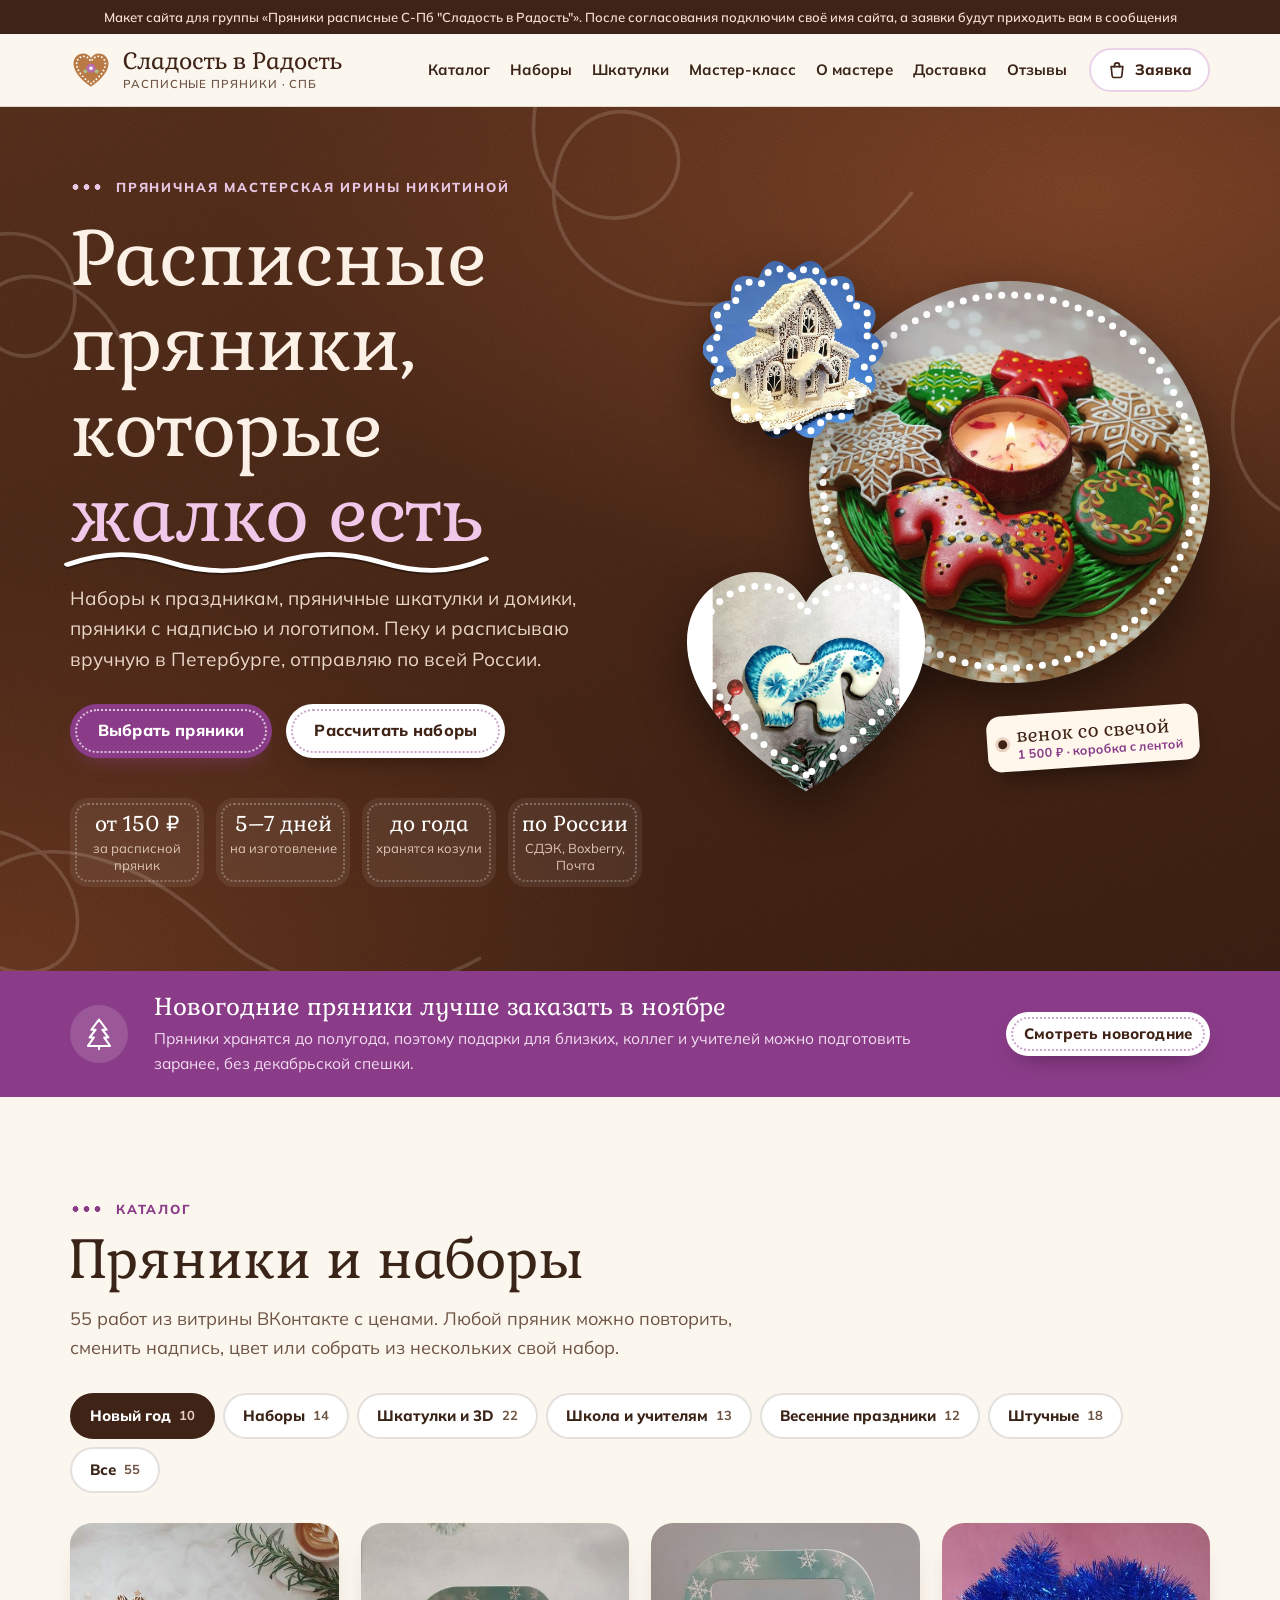
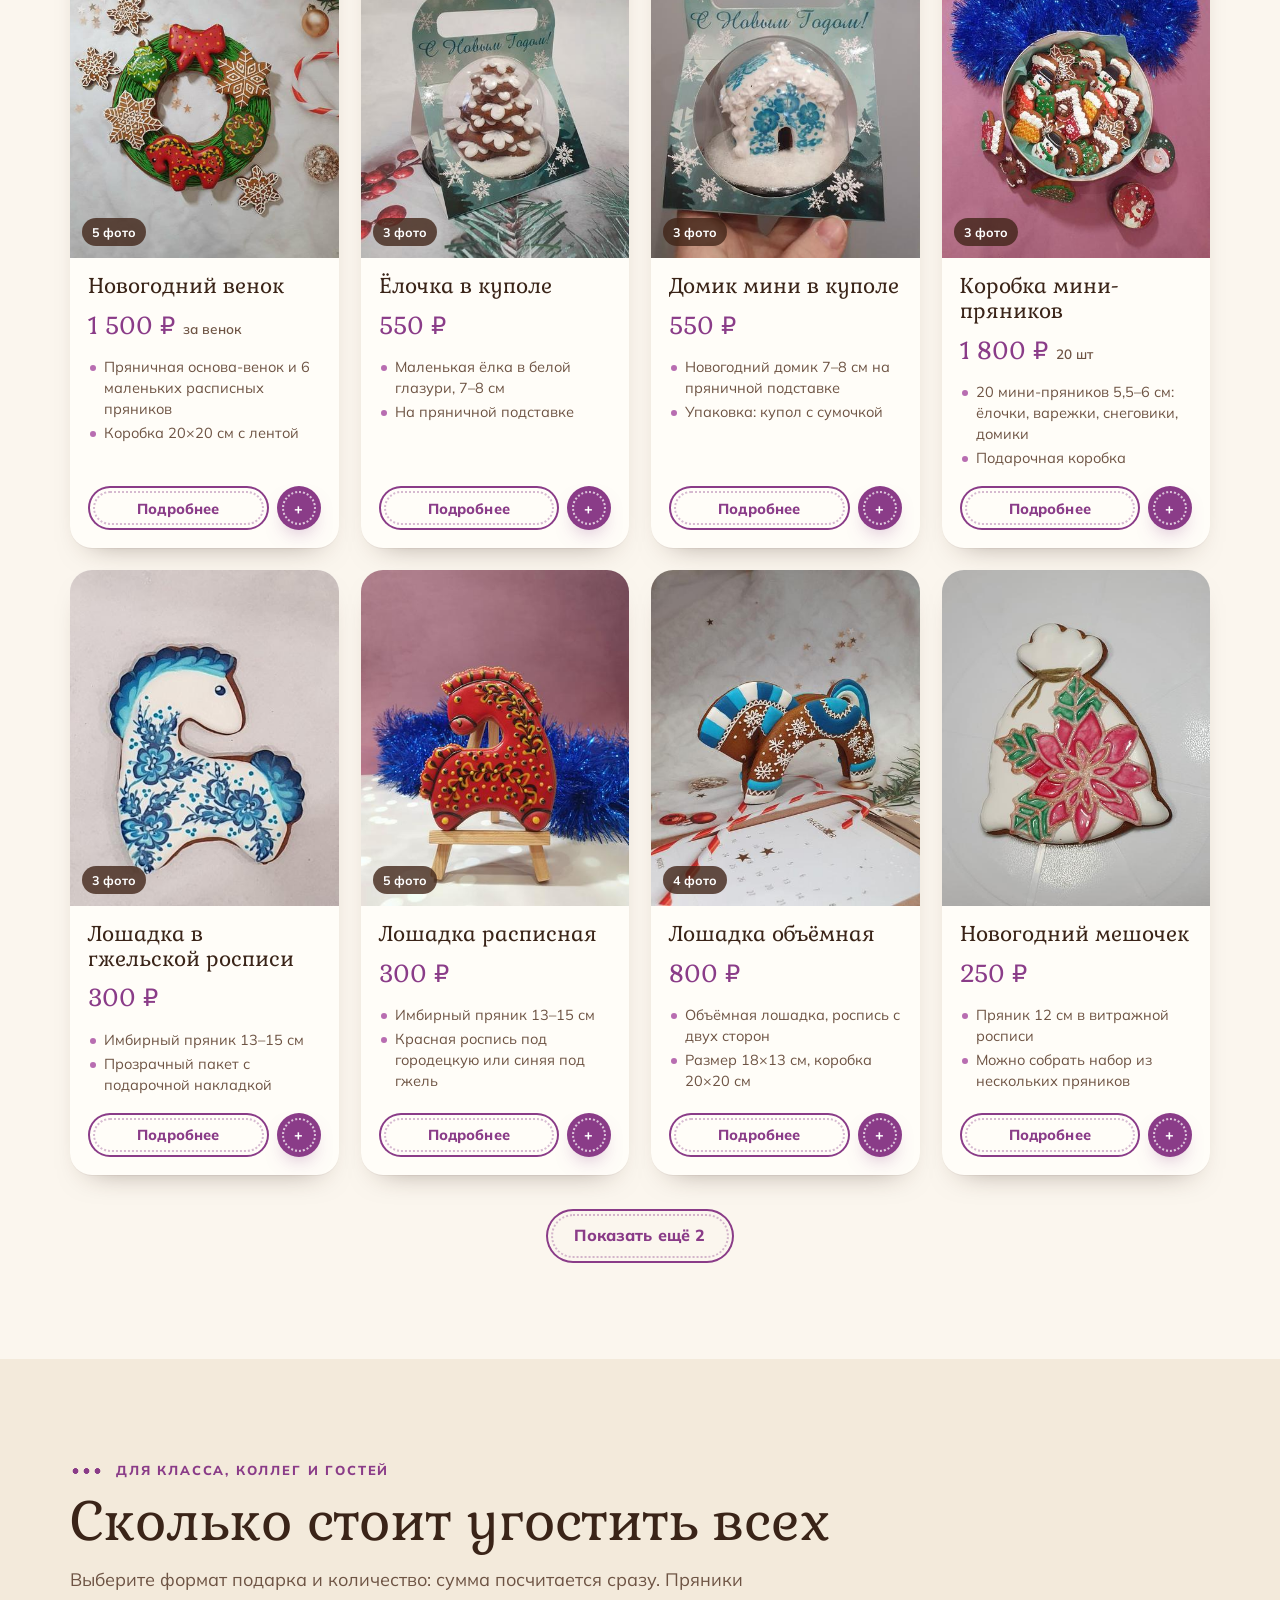
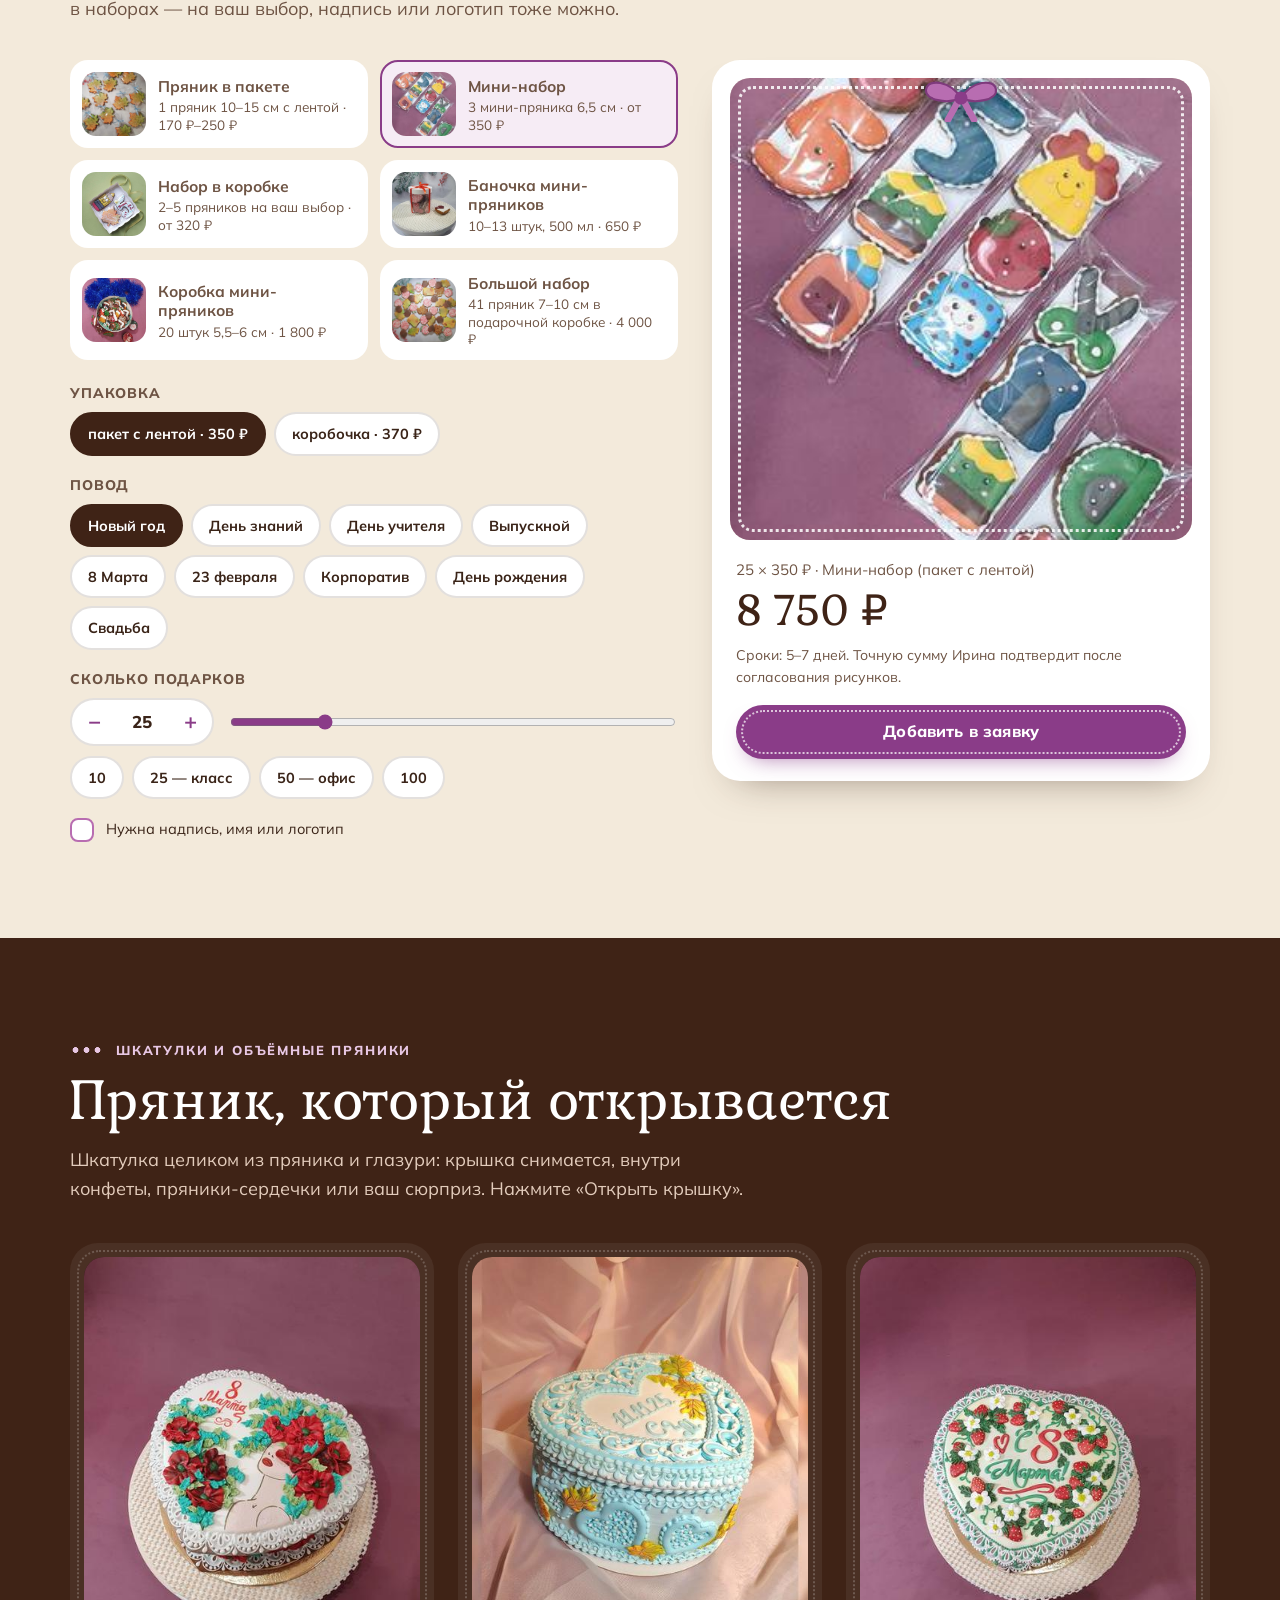
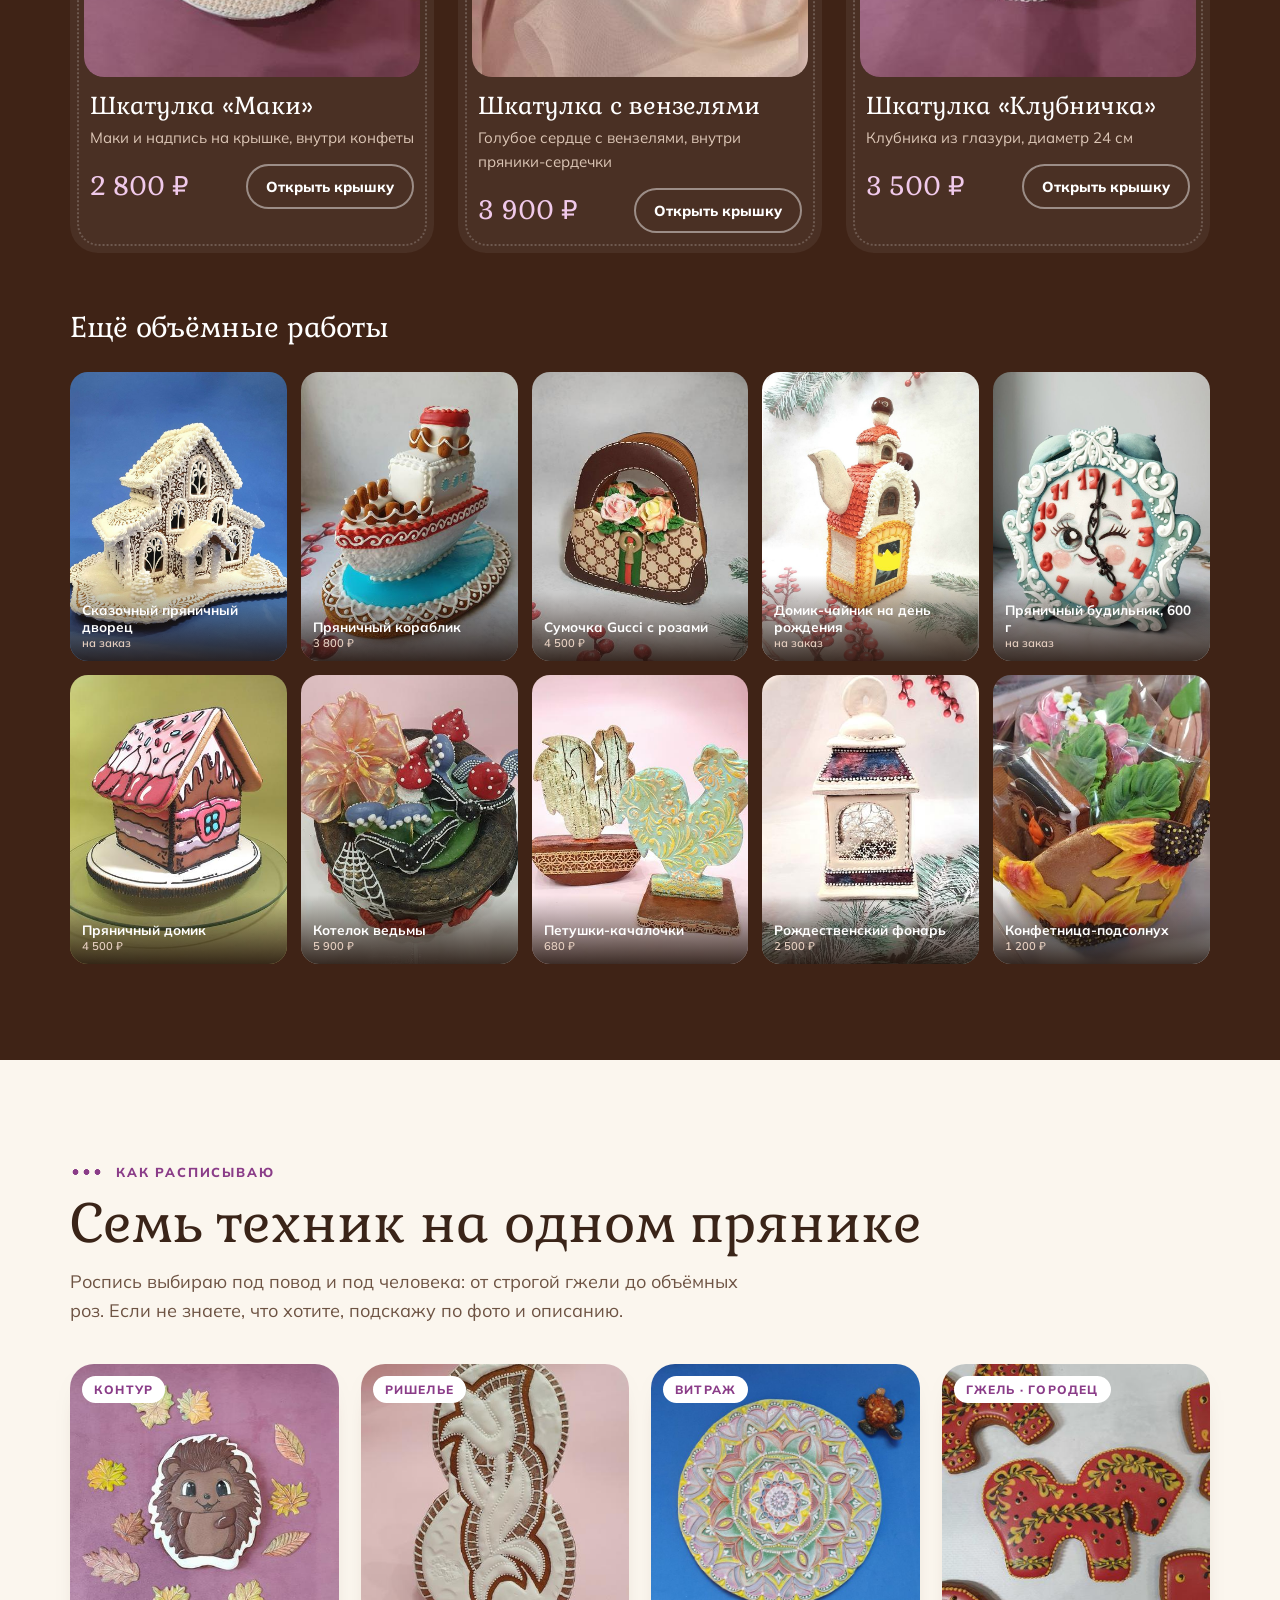
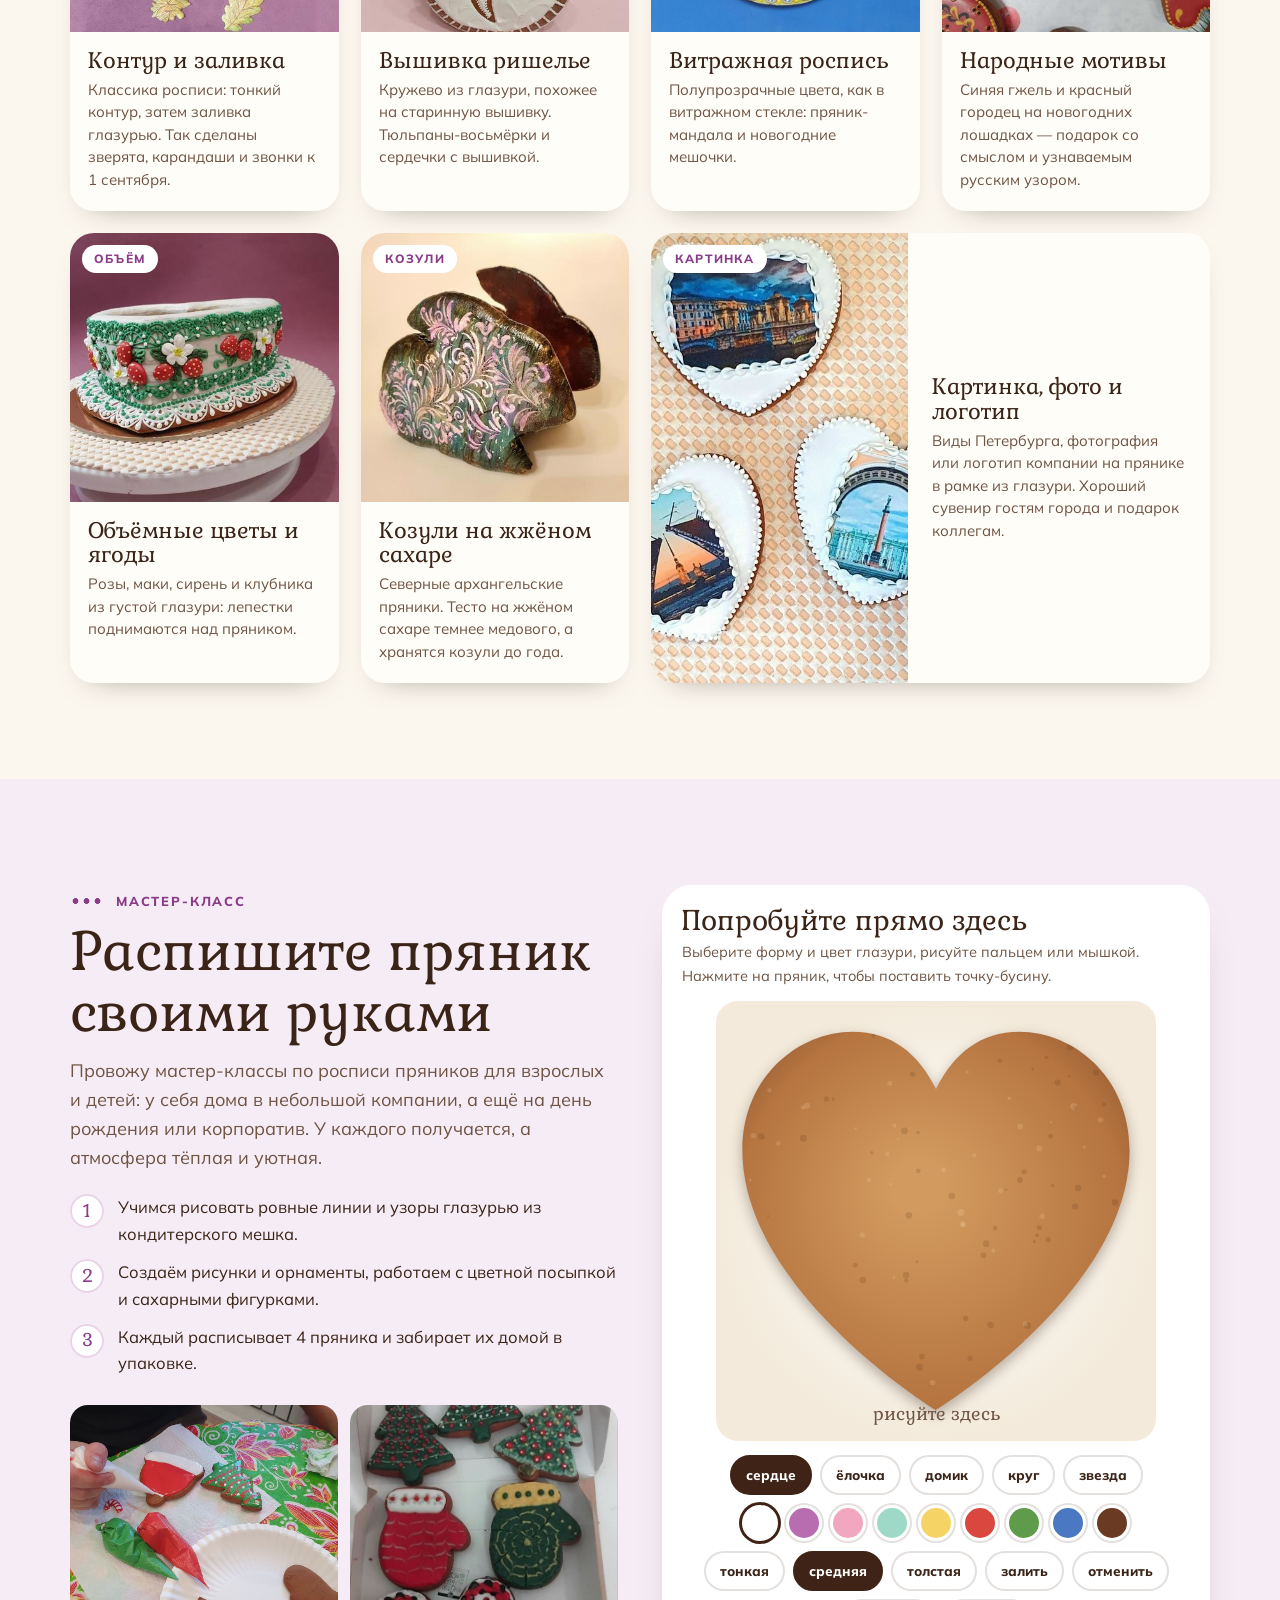
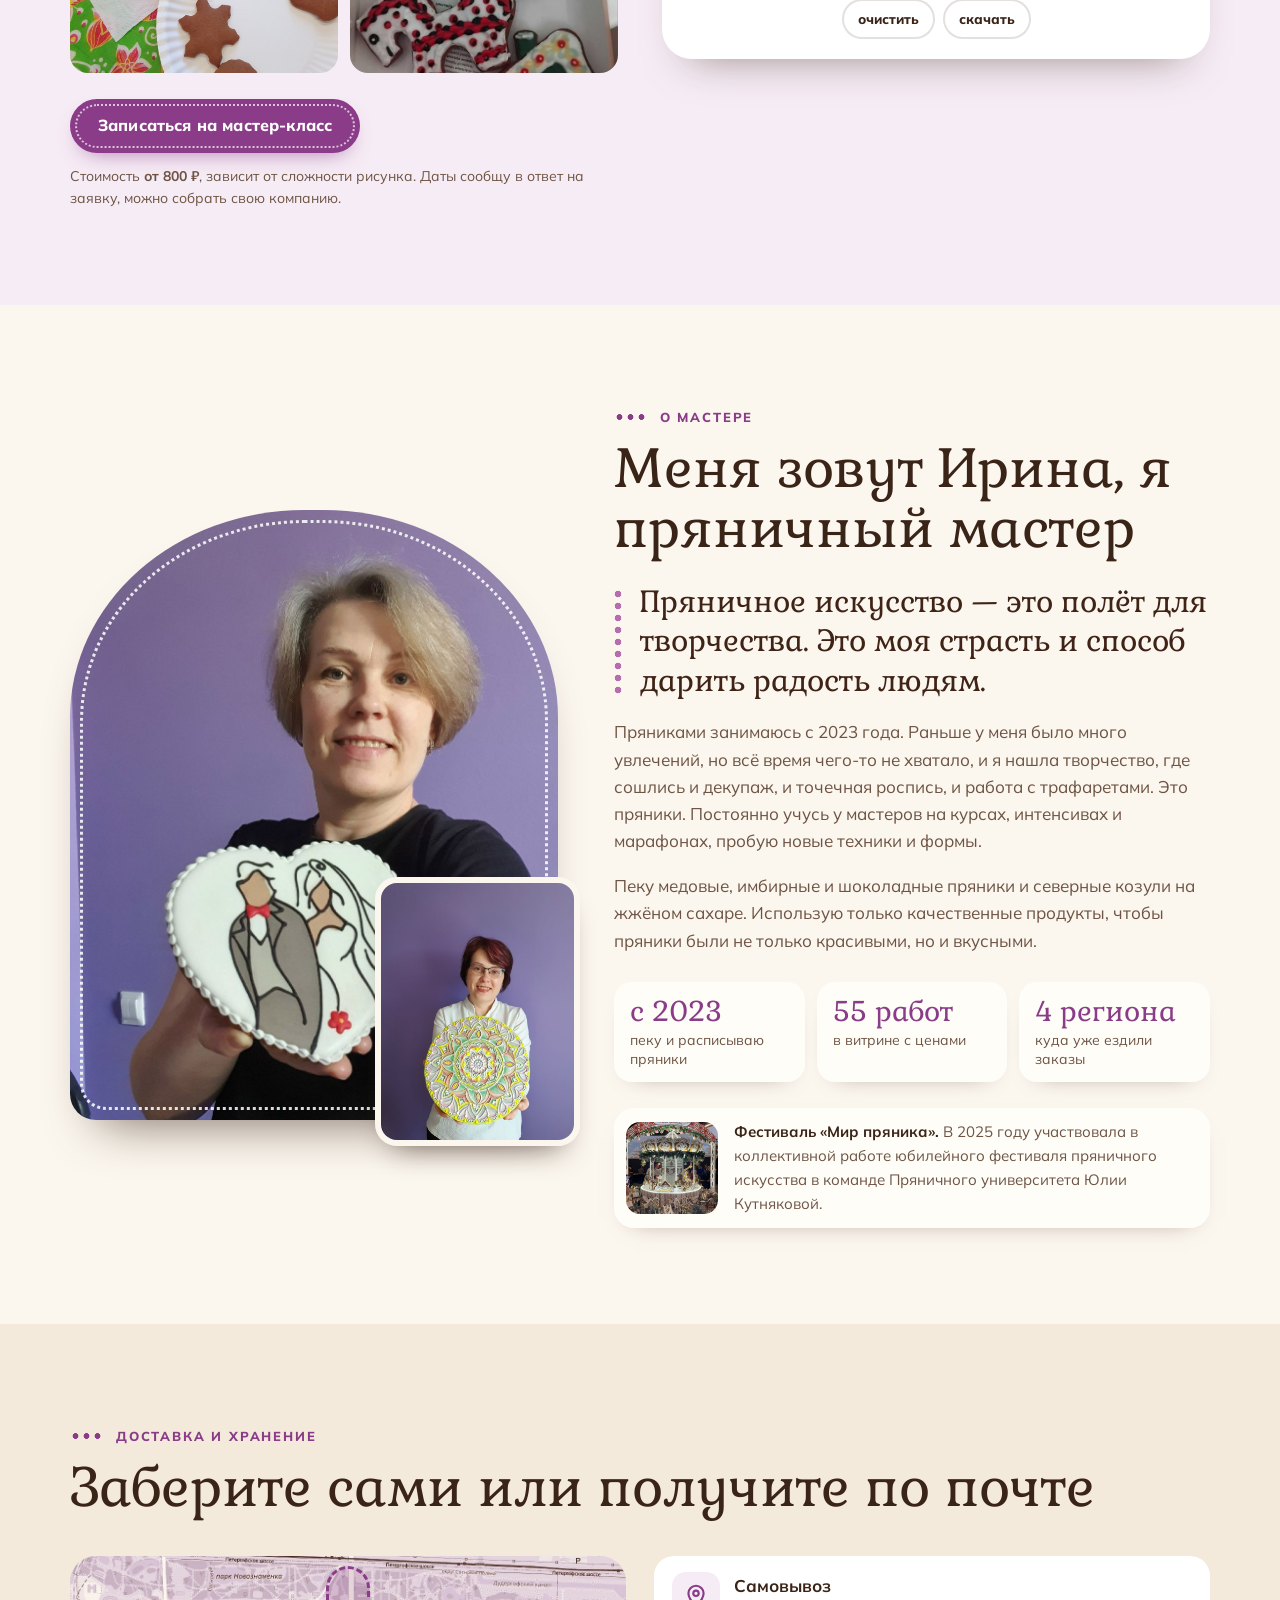
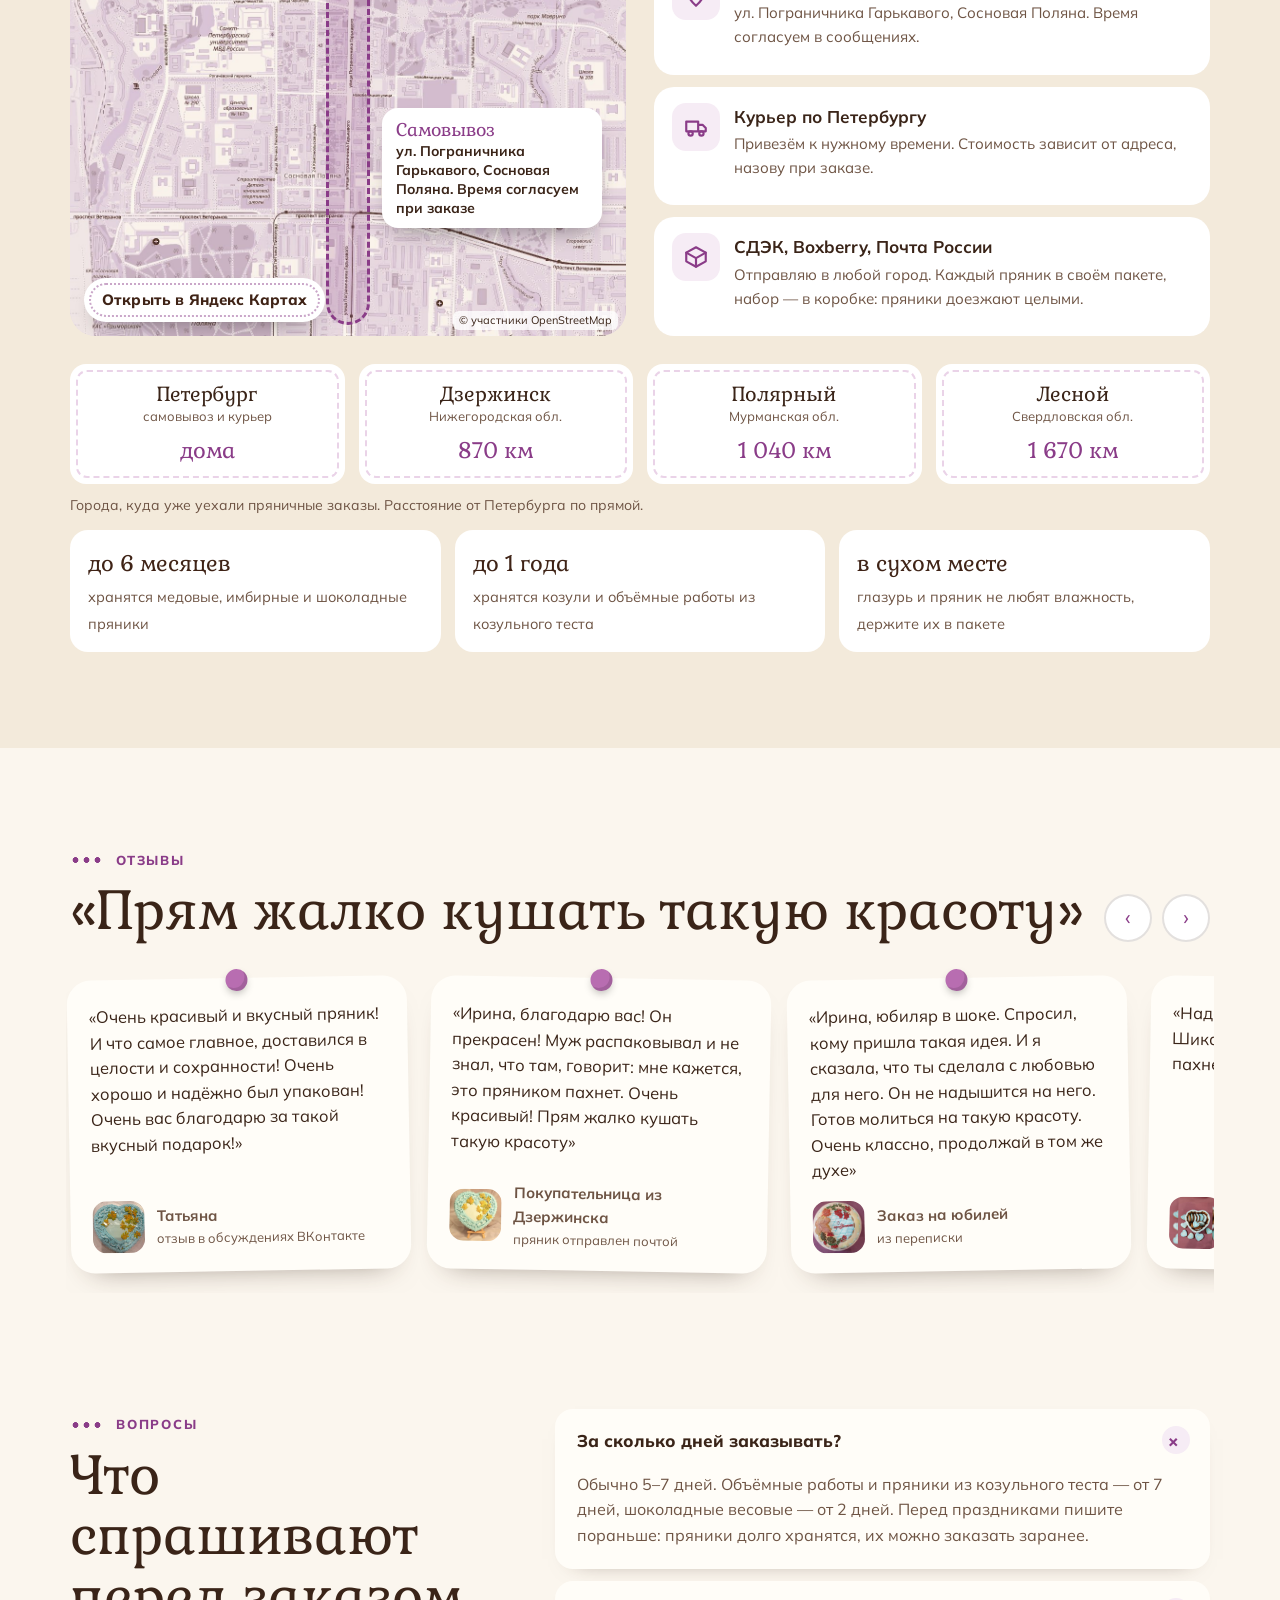
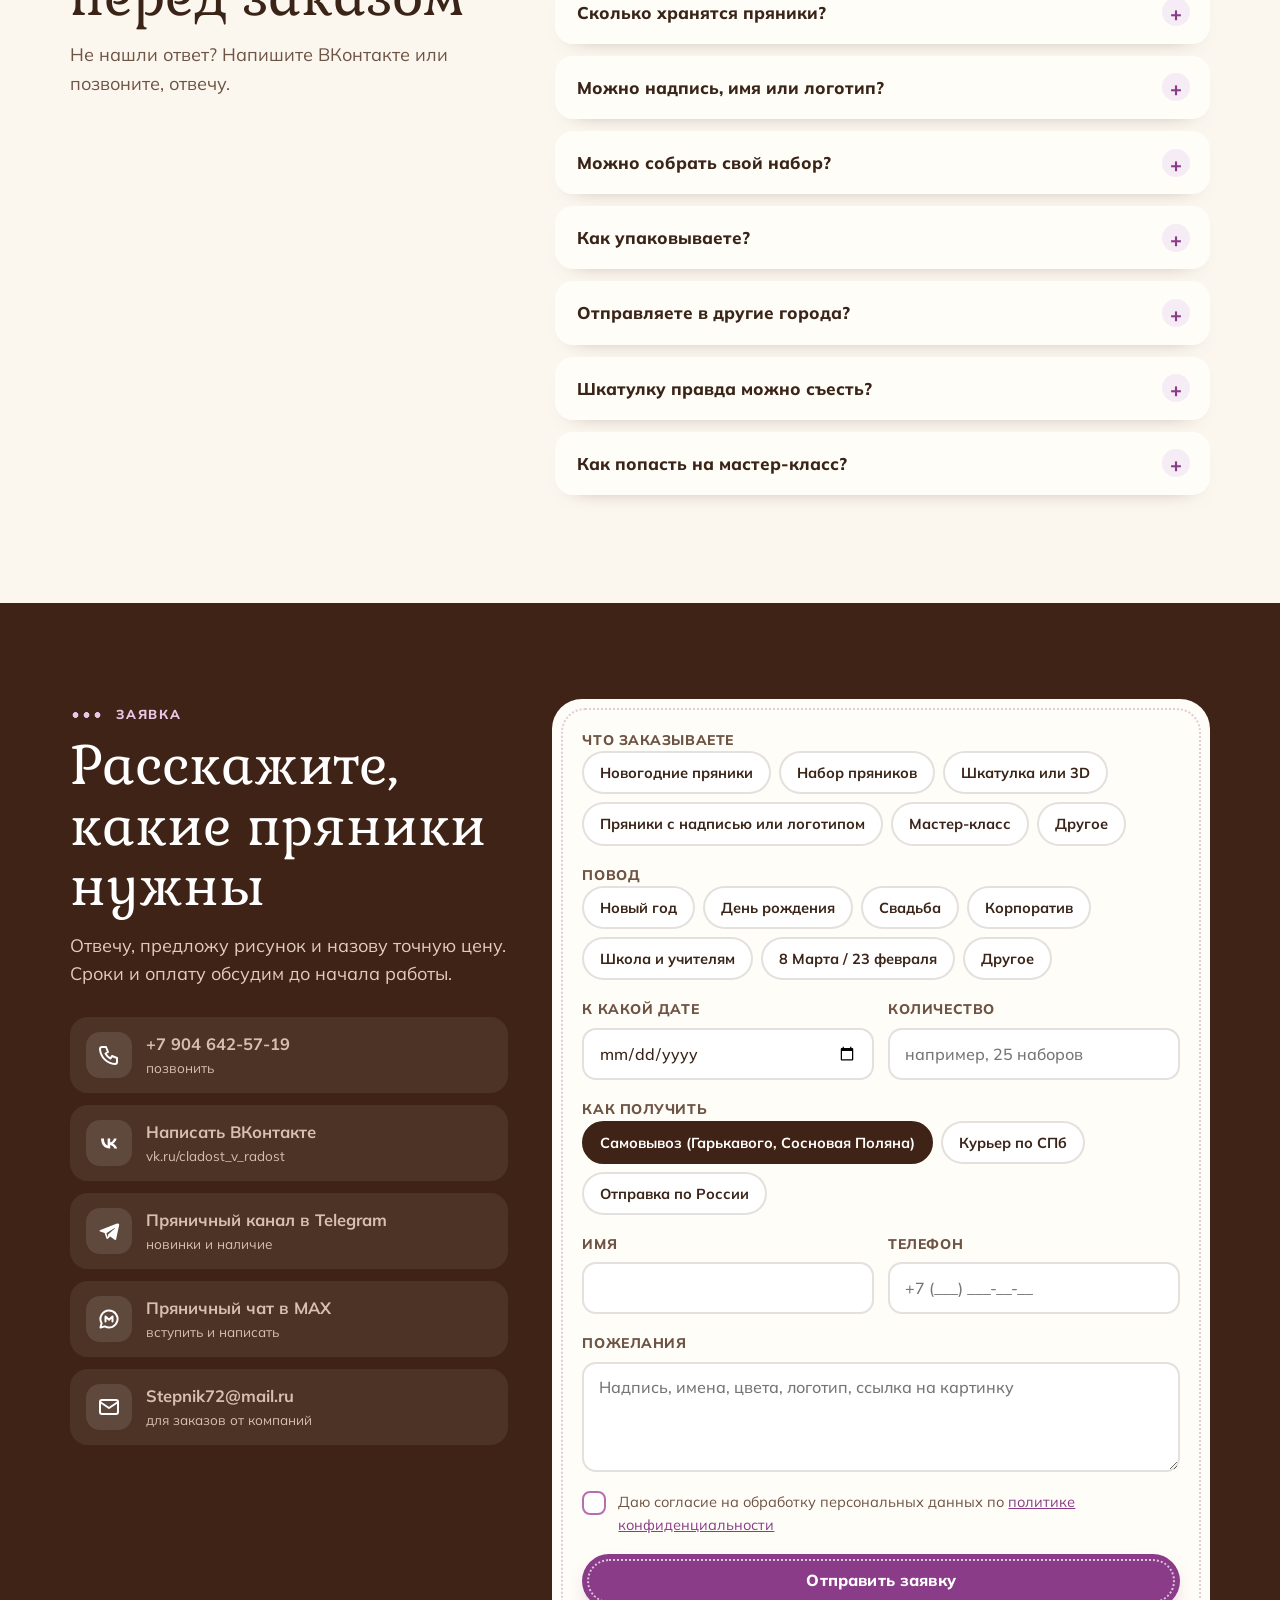
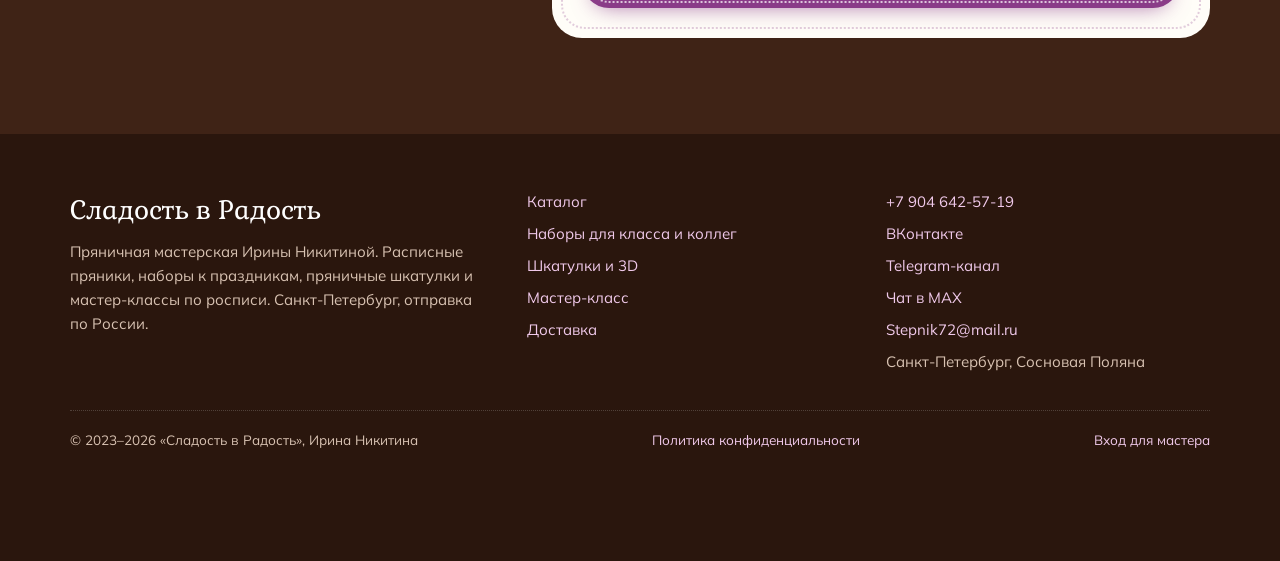
==== index.html @ 82db1e12 "Режим мастера: ошибки красным Co-Authored-By: Claude Opus 5.5 <noreply@anthropic.com>" ====
<!doctype html>
<html lang="ru">
<head>
<meta charset="utf-8">
<meta name="viewport" content="width=device-width,initial-scale=1">
<meta name="robots" content="noindex">
<title>Сладость в Радость — расписные пряники ручной работы в Санкт-Петербурге</title>
<meta name="description" content="Расписные пряники, наборы к праздникам, пряничные шкатулки и домики, пряники с надписью и логотипом. Пряничный мастер Ирина Никитина, Санкт-Петербург, отправка по России.">
<meta name="theme-color" content="#3F2316">
<link rel="icon" href="img/icon.png">
<link rel="preconnect" href="https://fonts.googleapis.com">
<link rel="preconnect" href="https://fonts.gstatic.com" crossorigin>
<link href="https://fonts.googleapis.com/css2?family=Gabriela&family=Mulish:wght@400;500;600;700;800&display=swap" rel="stylesheet">
<style>
:root{
  --bg:#FBF6EE; --paper:#F3EADB; --card:#FFFDF8;
  --ink:#3A2418; --ink2:#6E5444; --line:rgba(58,36,24,.14);
  --ginger:#7A4528; --ginger-d:#3F2316; --honey:#C68A52; --crust:#A2643A;
  --lilac:#8A3C88; --lilac2:#B86DB1; --lilac3:#EAD3E8; --lilac4:#F6ECF5;
  --sage:#6F8F4E; --sage2:#A9C08A; --sage3:#E3ECD5;
  --serif:"Gabriela",Georgia,"Times New Roman",serif; --sans:"Mulish",system-ui,-apple-system,"Segoe UI",Roboto,sans-serif; --pipe:"Gabriela",Georgia,serif;
  --r:22px; --wrap:1180px;
}
*,*::before,*::after{box-sizing:border-box}
html{scroll-behavior:smooth;scroll-padding-top:84px;-webkit-text-size-adjust:100%}
body{margin:0;background:var(--bg);color:var(--ink);font:400 17px/1.6 var(--sans);overflow-x:hidden}
img{display:block;max-width:100%;height:auto}
a{color:inherit}
button{font:inherit;color:inherit;cursor:pointer}
h1,h2,h3{font-family:var(--serif);font-weight:400;line-height:1.12;margin:0}
p{margin:0}
.wrap{max-width:var(--wrap);margin:0 auto;padding:0 20px}
.sr{position:absolute;width:1px;height:1px;overflow:hidden;clip:rect(0 0 0 0);white-space:nowrap}
section{position:relative}
.eyebrow{font:800 13px/1.3 var(--sans);text-transform:uppercase;letter-spacing:.14em;color:var(--lilac);display:inline-flex;align-items:center;gap:12px}
.eyebrow::before{content:"";width:34px;height:8px;background:radial-gradient(circle,currentColor 2.6px,transparent 3.2px) 0 50%/11px 8px repeat-x}
.h2{font-size:clamp(32px,4.4vw,54px);margin-top:10px}
.lead{color:var(--ink2);font-size:18px;max-width:680px;margin-top:14px}
.sec{padding:96px 0}
.mock{background:var(--ginger-d);color:#F2DECF;font:600 13px/1.4 var(--sans);text-align:center;padding:8px 16px}

/* buttons */
.btn{--b:var(--lilac);position:relative;display:inline-flex;align-items:center;justify-content:center;gap:10px;min-height:54px;padding:14px 28px;border-radius:999px;background:var(--b);color:#fff;font-weight:800;font-size:16px;text-decoration:none;border:0;letter-spacing:.01em;transition:transform .2s,box-shadow .2s;box-shadow:0 10px 22px -12px rgba(138,60,136,.75)}
.btn::after{content:"";position:absolute;inset:5px;border-radius:inherit;border:2px dotted rgba(255,255,255,.7);pointer-events:none}
.btn:hover{transform:translateY(-2px)}
.btn:active{transform:translateY(0)}
.btn.o{background:transparent;color:var(--lilac);box-shadow:inset 0 0 0 2px var(--lilac)}
.btn.o::after{border-color:rgba(138,60,136,.35)}
.btn.w{background:#fff;color:var(--ginger-d);box-shadow:0 10px 26px -14px rgba(0,0,0,.6)}
.btn.w::after{border-color:rgba(138,60,136,.45)}
.btn.g{--b:var(--sage)}
.btn.sm{min-height:44px;padding:10px 18px;font-size:15px}
.btn[disabled]{opacity:.6;pointer-events:none}

/* header */
.hdr{position:sticky;top:0;z-index:60;background:rgba(251,246,238,.93);backdrop-filter:saturate(1.4) blur(10px);-webkit-backdrop-filter:saturate(1.4) blur(10px);border-bottom:1px solid var(--line)}
.hdr .wrap{display:flex;align-items:center;gap:22px;min-height:72px}
.logo{display:flex;align-items:center;gap:11px;text-decoration:none;flex:none}
.logo svg{width:42px;height:42px;flex:none}
.logo b{font-family:var(--serif);font-weight:400;font-size:23px;line-height:1;display:block;color:var(--ginger-d)}
.logo small{display:block;font:600 11.5px/1.2 var(--sans);letter-spacing:.08em;text-transform:uppercase;color:var(--ink2);margin-top:4px}
.nav{display:flex;gap:20px;margin-left:auto}
.nav a{font-weight:700;font-size:15px;text-decoration:none;color:var(--ink);padding:6px 0;position:relative}
.nav a::after{content:"";position:absolute;left:0;right:0;bottom:-1px;height:6px;background:radial-gradient(circle,var(--lilac2) 2px,transparent 2.6px) 0 50%/9px 6px repeat-x;opacity:0;transition:opacity .2s}
.nav a:hover::after{opacity:1}
.hdr-r{display:flex;align-items:center;gap:10px}
.cart-b{position:relative;display:inline-flex;align-items:center;gap:8px;min-height:44px;padding:8px 16px;border-radius:999px;border:2px solid var(--lilac3);background:#fff;font-weight:800;font-size:15px;color:var(--ginger-d)}
.cart-b svg{width:20px;height:20px}
.cart-b i{font-style:normal;min-width:22px;height:22px;border-radius:11px;background:var(--lilac);color:#fff;font-size:12.5px;display:inline-grid;place-items:center;padding:0 6px}
.cart-b i:empty{display:none}
.burger{display:none;width:46px;height:46px;border-radius:14px;border:2px solid var(--lilac3);background:#fff;align-items:center;justify-content:center}
.burger span{display:block;width:20px;height:2px;background:var(--ginger-d);border-radius:2px;box-shadow:0 -6px 0 var(--ginger-d),0 6px 0 var(--ginger-d)}
.mnav{position:fixed;inset:0;z-index:80;background:var(--ginger-d);color:#fff;padding:24px 22px 32px;display:flex;flex-direction:column;gap:6px;overflow:auto;transform:translateX(100%);transition:transform .3s;visibility:hidden}
.mnav.open{transform:none;visibility:visible}
.mnav .x{align-self:flex-end;width:46px;height:46px;border-radius:14px;border:2px solid rgba(255,255,255,.3);background:none;color:#fff;font-size:26px;line-height:1}
.mnav a{font-family:var(--serif);font-size:28px;text-decoration:none;padding:8px 0;border-bottom:1px dotted rgba(255,255,255,.22)}
.mnav .btn{margin-top:18px;font-family:var(--sans);font-size:16px;border:0}

/* hero */
.hero{background:var(--ginger-d);color:#FBF1E6;overflow:hidden;isolation:isolate}
.hero::before{content:"";position:absolute;inset:0;z-index:-2;background:
  radial-gradient(120% 90% at 85% 10%,#6B3A22 0%,transparent 55%),
  radial-gradient(90% 80% at 0% 100%,#5A301C 0%,transparent 60%),
  linear-gradient(160deg,#4A2919,#331B10)}
.hero::after{content:"";position:absolute;inset:0;z-index:-1;opacity:.5;mix-blend-mode:overlay;background-image:url("data:image/svg+xml,%3Csvg xmlns='http://www.w3.org/2000/svg' width='220' height='220'%3E%3Cfilter id='n'%3E%3CfeTurbulence type='fractalNoise' baseFrequency='.85' numOctaves='3' stitchTiles='stitch'/%3E%3CfeColorMatrix values='0 0 0 0 1 0 0 0 0 .85 0 0 0 0 .6 0 0 0 .55 0'/%3E%3C/filter%3E%3Crect width='100%25' height='100%25' filter='url(%23n)'/%3E%3C/svg%3E")}
.hero .wrap{display:grid;grid-template-columns:minmax(0,1.04fr) minmax(0,.96fr);gap:40px;align-items:center;padding-top:64px;padding-bottom:84px}
.curls{position:absolute;inset:0;z-index:-1;pointer-events:none;width:100%;height:100%}
.curls path{fill:none;stroke:#fff;stroke-linecap:round;stroke-width:3;opacity:.12;stroke-dasharray:1;stroke-dashoffset:1;animation:draw 3.2s .3s ease forwards}
@keyframes draw{to{stroke-dashoffset:0}}
.hero .eyebrow{color:#E8C7E4}
.hero h1{font-size:clamp(40px,6vw,76px);margin-top:18px;letter-spacing:-.01em}
.hero h1 .u{position:relative;display:inline-block;color:#F0C9EA;white-space:nowrap}
.hero h1 .u svg{position:absolute;left:-2%;width:104%;bottom:-.24em;height:.36em;overflow:visible}
.hero h1 .u path{fill:none;stroke:#fff;stroke-width:5;stroke-linecap:round;stroke-dasharray:1;stroke-dashoffset:1;animation:draw 1.6s 1s ease forwards;filter:drop-shadow(0 2px 0 rgba(0,0,0,.35))}
.hero .lead{color:#E9D6C6;font-size:19px;margin-top:26px;max-width:560px}
.hero-cta{display:flex;flex-wrap:wrap;gap:14px;margin-top:30px}
.facts{display:grid;grid-template-columns:repeat(4,minmax(0,1fr));gap:12px;margin-top:40px;max-width:620px}
.fact{position:relative;padding:14px 12px 13px;border-radius:18px;background:rgba(255,255,255,.07);text-align:center}
.fact::after{content:"";position:absolute;inset:5px;border-radius:13px;border:2px dotted rgba(255,255,255,.28)}
.fact b{display:block;font-family:var(--serif);font-weight:400;font-size:21px;line-height:1.15;color:#fff;white-space:nowrap}
.fact span{display:block;font-size:13px;line-height:1.3;color:#DCC6B6;margin-top:4px}
.plate{position:relative;aspect-ratio:1/1.02;width:100%;max-width:560px;justify-self:end}
.shape{position:absolute;filter:drop-shadow(0 22px 26px rgba(0,0,0,.45))}
.shape img{width:100%;height:100%;object-fit:cover}
.shape svg.bead{position:absolute;inset:0;width:100%;height:100%;overflow:visible;pointer-events:none}
.bead path,.bead circle{fill:none;stroke:#fff;stroke-width:7;stroke-linecap:round;stroke-dasharray:0 13;vector-effect:non-scaling-stroke}
.s-big{width:76%;aspect-ratio:1;right:0;top:4%}
.s-big .clip{width:100%;height:100%;border-radius:50%;overflow:hidden}
.s-heart{width:47%;aspect-ratio:1/.94;left:0;bottom:0}
.s-heart .clip{width:100%;height:100%;clip-path:url(#cpHeart)}
.s-heart img{object-position:30% 50%}
.s-sc{width:34%;aspect-ratio:1;left:4%;top:0}
.s-sc .clip{width:100%;height:100%;clip-path:url(#cpScallop)}
.tag{position:absolute;right:2%;bottom:6%;background:#FFF7EC;color:var(--ginger-d);border-radius:14px;padding:10px 16px 10px 30px;font-family:var(--serif);font-size:19px;line-height:1.15;transform:rotate(-4deg);box-shadow:0 14px 26px -12px rgba(0,0,0,.6)}
.tag::before{content:"";position:absolute;left:11px;top:50%;width:9px;height:9px;margin-top:-4.5px;border-radius:50%;background:var(--ginger-d);box-shadow:0 0 0 3px #E8D2C0}
.tag small{display:block;font-family:var(--sans);font-size:12.5px;font-weight:700;color:var(--lilac)}

/* season band */
.season{background:var(--lilac);color:#fff;overflow:hidden}
.season .wrap{display:flex;align-items:center;gap:26px;padding-top:22px;padding-bottom:22px;flex-wrap:wrap}
.season .ic{width:58px;height:58px;flex:none;border-radius:50%;background:rgba(255,255,255,.14);display:grid;place-items:center}
.season .ic svg{width:34px;height:34px}
.season .tx{flex:1 1 380px;min-width:0}
.season b{font-family:var(--serif);font-weight:400;font-size:24px;display:block;line-height:1.2}
.season p{color:#F3DDF1;font-size:15.5px;margin-top:4px}
.season .btn{flex:none}

/* catalog */
.tabs{display:flex;gap:8px;flex-wrap:wrap;margin-top:30px}
.tab{min-height:44px;padding:9px 18px;border-radius:999px;border:2px solid var(--line);background:#fff;font-weight:800;font-size:15px;color:var(--ink);display:inline-flex;align-items:center;gap:8px}
.tab i{font-style:normal;font-weight:700;color:var(--ink2);font-size:13px}
.tab[aria-selected=true]{background:var(--ginger-d);border-color:var(--ginger-d);color:#fff}
.tab[aria-selected=true] i{color:#E6CFC0}
.grid{display:grid;grid-template-columns:repeat(4,minmax(0,1fr));gap:22px;margin-top:30px}
.card{position:relative;background:var(--card);border-radius:var(--r);box-shadow:0 1px 0 rgba(58,36,24,.05),0 14px 30px -20px rgba(58,36,24,.5);display:flex;flex-direction:column;overflow:hidden;transition:transform .25s,box-shadow .25s}
.card:hover{transform:translateY(-4px);box-shadow:0 1px 0 rgba(58,36,24,.05),0 22px 38px -22px rgba(58,36,24,.6)}
.ph{position:relative;aspect-ratio:4/5;background:var(--paper);overflow:hidden}
.ph img{width:100%;height:100%;object-fit:cover;transition:opacity .35s,transform .6s}
.card:hover .ph img{transform:scale(1.03)}
.ph .n{position:absolute;left:12px;bottom:12px;background:rgba(63,35,22,.78);color:#fff;font-size:12.5px;font-weight:700;border-radius:999px;padding:4px 10px}
.ph .nx{position:absolute;inset:0;background:none;border:0;width:100%;cursor:zoom-in}
.ph::after{content:"";position:absolute;inset:8px;border-radius:16px;border:3px dotted rgba(255,255,255,0);transition:border-color .3s;pointer-events:none}
.card:hover .ph::after{border-color:rgba(255,255,255,.85)}
.cb{padding:16px 18px 18px;display:flex;flex-direction:column;gap:8px;flex:1}
.cb h3{font-size:21px;line-height:1.18}
.price{display:flex;align-items:baseline;gap:8px;flex-wrap:wrap}
.price b{font-family:var(--serif);font-weight:400;font-size:24px;color:var(--lilac)}
.price span{font-size:13.5px;color:var(--ink2);font-weight:600}
.cb ul{margin:0;padding:0;list-style:none;font-size:14.5px;line-height:1.45;color:var(--ink2)}
.cb li{padding-left:16px;position:relative;margin-top:3px}
.cb li::before{content:"";position:absolute;left:2px;top:.62em;width:6px;height:6px;border-radius:50%;background:var(--lilac2)}
.ca{display:flex;gap:8px;margin-top:auto;padding-top:10px}
.ca .btn{flex:1;min-height:44px;padding:9px 12px;font-size:14.5px}
.ca .add{flex:none;width:44px;min-height:44px;padding:0;border-radius:50%}
.ca .add.on{background:var(--sage)}
.ca .add .at{display:none}
.more{display:flex;justify-content:center;margin-top:34px}

/* product modal */
dialog{border:0;padding:0;background:transparent;max-width:none;max-height:none;width:100%;height:100%;color:var(--ink)}
dialog::backdrop{background:rgba(35,18,10,.72)}
.pm{width:min(1040px,calc(100% - 32px));max-height:calc(100% - 40px);margin:20px auto;background:var(--card);border-radius:28px;display:grid;grid-template-columns:minmax(0,1.15fr) minmax(0,.85fr);overflow:hidden;position:relative}
.pm .gal{position:relative;background:#2C1810;min-height:320px}
.pm .gal img{width:100%;height:100%;max-height:calc(100vh - 40px);object-fit:contain}
.pm .arr{position:absolute;top:50%;width:46px;height:46px;margin-top:-23px;border-radius:50%;border:0;background:rgba(255,255,255,.9);font-size:24px;line-height:1;display:grid;place-items:center;color:var(--ginger-d)}
.pm .arr.l{left:12px}.pm .arr.r{right:12px}
.pm .dots{position:absolute;left:0;right:0;bottom:14px;display:flex;justify-content:center;gap:7px}
.pm .dots i{width:9px;height:9px;border-radius:50%;background:rgba(255,255,255,.45)}
.pm .dots i.on{background:#fff}
.pm .inf{padding:34px 30px 28px;overflow:auto;display:flex;flex-direction:column;gap:14px}
.pm .inf h3{font-size:32px}
.pm .inf ul{margin:0;padding:0;list-style:none;display:grid;gap:8px;font-size:16px;color:var(--ink2)}
.pm .inf li{padding-left:20px;position:relative}
.pm .inf li::before{content:"";position:absolute;left:3px;top:.6em;width:8px;height:8px;border-radius:50%;background:var(--lilac2)}
.pm .close{position:absolute;right:14px;top:14px;z-index:2;width:46px;height:46px;border-radius:50%;border:0;background:#fff;font-size:26px;line-height:1;box-shadow:0 6px 16px -6px rgba(0,0,0,.4)}
.qty{display:inline-flex;align-items:center;border:2px solid var(--line);border-radius:999px;overflow:hidden;background:#fff}
.qty button{width:44px;height:44px;border:0;background:none;font-size:22px;font-weight:700;color:var(--lilac)}
.qty output{min-width:34px;text-align:center;font-weight:800}
.pm .buy{display:flex;gap:12px;flex-wrap:wrap;align-items:center;margin-top:6px}
.note{font-size:14px;color:var(--ink2)}

/* calculator */
.calc{background:var(--paper)}
.calc-g{display:grid;grid-template-columns:minmax(0,1.1fr) minmax(0,.9fr);gap:34px;margin-top:36px;align-items:start}
.fmt{display:grid;grid-template-columns:repeat(2,minmax(0,1fr));gap:12px}
.fmt label{position:relative;display:flex;gap:12px;align-items:center;padding:10px 14px 10px 10px;border-radius:18px;background:#fff;border:2px solid transparent;cursor:pointer;transition:border-color .2s,background .2s}
.fmt input{position:absolute;opacity:0;width:1px;height:1px;left:0;top:0}
.fmt img{width:64px;height:64px;border-radius:14px;object-fit:cover;flex:none}
.fmt b{display:block;font-size:15.5px;line-height:1.25}
.fmt span{display:block;font-size:13.5px;color:var(--ink2);line-height:1.3;margin-top:2px}
.fmt label:has(input:checked){border-color:var(--lilac);background:var(--lilac4)}
.fmt label:has(input:focus-visible){outline:3px solid var(--lilac2);outline-offset:2px}
.opts{margin-top:22px;display:grid;gap:18px}
.opt-t{font-weight:800;font-size:14px;letter-spacing:.06em;text-transform:uppercase;color:var(--ink2);margin-bottom:8px}
.chips{display:flex;flex-wrap:wrap;gap:8px}
.chips label{position:relative}
.chips input{position:absolute;opacity:0;width:1px;height:1px;left:0;top:0}
.chips span{display:inline-flex;align-items:center;min-height:42px;padding:8px 16px;border-radius:999px;background:#fff;border:2px solid var(--line);font-weight:700;font-size:14.5px;cursor:pointer;transition:all .2s}
.chips input:checked+span{background:var(--ginger-d);border-color:var(--ginger-d);color:#fff}
.chips input:focus-visible+span{outline:3px solid var(--lilac2);outline-offset:2px}
.cnt{display:flex;align-items:center;gap:14px;flex-wrap:wrap}
.cnt input[type=range]{flex:1 1 220px;accent-color:var(--lilac)}
.cnt .qty output{min-width:52px}
.box{position:sticky;top:96px;background:#fff;border-radius:28px;padding:18px;box-shadow:0 20px 40px -26px rgba(58,36,24,.55)}
.box .pic{position:relative;aspect-ratio:1;border-radius:20px;overflow:hidden;background:var(--paper)}
.box .pic img{width:100%;height:100%;object-fit:cover;transition:opacity .3s}
.box .pic::after{content:"";position:absolute;inset:8px;border-radius:15px;border:3px dotted rgba(255,255,255,.85);pointer-events:none}
.box .bow{position:absolute;z-index:2;left:50%;top:-4px;width:84px;height:48px;margin-left:-42px;filter:drop-shadow(0 4px 6px rgba(0,0,0,.25))}
.box .pic{overflow:visible}
.box .pic img{border-radius:20px}
.sum{padding:18px 6px 4px}
.sum .ln{font-size:15px;color:var(--ink2)}
.sum .tot{font-family:var(--serif);font-size:42px;line-height:1.1;color:var(--ginger-d);margin-top:6px}
.sum .tot small{font-family:var(--sans);font-size:15px;color:var(--ink2);font-weight:700}
.sum .btn{width:100%;margin-top:16px}
.sum .note{margin-top:10px}

/* boxes */
.boxes{background:var(--ginger-d);color:#FBF1E6;overflow:hidden}
.boxes .h2{color:#fff}
.boxes .lead{color:#E2CBBB}
.bx{display:grid;grid-template-columns:repeat(3,minmax(0,1fr));gap:24px;margin-top:40px}
.bxi{background:rgba(255,255,255,.06);border-radius:28px;padding:14px 14px 20px;position:relative}
.bxi::after{content:"";position:absolute;inset:7px;border-radius:22px;border:2px dotted rgba(255,255,255,.2);pointer-events:none}
.stage{position:relative;aspect-ratio:4/5;border-radius:20px;overflow:hidden;background:#2A160D}
.stage img{position:absolute;inset:0;width:100%;height:100%;object-fit:cover;transition:opacity .7s ease,transform .8s cubic-bezier(.3,1.4,.5,1)}
.stage .op{opacity:0;transform:scale(1.04)}
.stage.open .cl{opacity:0;transform:translateY(-12%) rotate(-5deg) scale(1.06)}
.stage.open .op{opacity:1;transform:none}
.bxi h3{font-size:24px;margin:16px 6px 0;color:#fff}
.bxi p{margin:6px 6px 0;color:#DCC6B6;font-size:15px}
.bxi .row{display:flex;align-items:center;justify-content:space-between;gap:10px;margin:14px 6px 0;flex-wrap:wrap}
.bxi .row b{font-family:var(--serif);font-weight:400;font-size:26px;color:#F0C9EA}
.lid{min-height:44px;padding:9px 18px;border-radius:999px;border:2px solid rgba(255,255,255,.45);background:none;color:#fff;font-weight:800;font-size:14.5px}
.lid:hover{background:rgba(255,255,255,.1)}
.d3{display:grid;grid-template-columns:repeat(5,minmax(0,1fr));gap:14px;margin-top:22px}
.d3 figure{margin:0;position:relative;border-radius:18px;overflow:hidden;background:#2A160D;aspect-ratio:3/4}
.d3 img{width:100%;height:100%;object-fit:cover}
.d3 figcaption{position:absolute;left:0;right:0;bottom:0;padding:26px 12px 11px;background:linear-gradient(transparent,rgba(30,15,8,.86));font-size:13.5px;line-height:1.3;font-weight:700;color:#fff}
.d3 figcaption small{display:block;font-weight:600;color:#E6CFC0}
.d3-t{margin-top:52px;font-family:var(--serif);font-size:28px;color:#fff}

/* techniques */
.tech-g{display:grid;grid-template-columns:repeat(4,minmax(0,1fr));gap:22px;margin-top:38px}
.tc{background:var(--card);border-radius:24px;overflow:hidden;box-shadow:0 14px 30px -22px rgba(58,36,24,.55);display:flex;flex-direction:column}
.tc .im{position:relative;aspect-ratio:1;overflow:hidden}
.tc .im img{width:100%;height:100%;object-fit:cover}
.tc .im span{position:absolute;left:12px;top:12px;font:800 12px/1.3 var(--sans);text-transform:uppercase;letter-spacing:.1em;background:#fff;color:var(--lilac);border-radius:999px;padding:6px 12px}
.tc .tx{padding:16px 18px 20px}
.tc h3{font-size:22px}
.tc p{font-size:15px;color:var(--ink2);margin-top:6px;line-height:1.5}
.tc.wide{grid-column:span 2;flex-direction:row}
.tc.wide .im{flex:0 0 46%;aspect-ratio:auto}
.tc.wide .tx{align-self:center;padding:24px}

/* MK + painter */
.mk{background:var(--lilac4);overflow:hidden}
.mk-g{display:grid;grid-template-columns:minmax(0,1fr) minmax(0,1fr);gap:44px;align-items:start;margin-top:10px}
.mk-ph{display:grid;grid-template-columns:repeat(2,minmax(0,1fr));gap:12px;margin-top:28px}
.mk-ph img{width:100%;aspect-ratio:1;object-fit:cover;border-radius:18px}
.mk-list{margin:22px 0 0;padding:0;list-style:none;display:grid;gap:12px}
.mk-list li{display:flex;gap:14px;align-items:flex-start;font-size:16.5px}
.mk-list li b{flex:none;width:34px;height:34px;border-radius:50%;background:#fff;color:var(--lilac);display:grid;place-items:center;font-family:var(--serif);font-weight:400;font-size:18px;box-shadow:inset 0 0 0 2px var(--lilac3)}
.mk-cta{display:flex;gap:12px;flex-wrap:wrap;margin-top:26px}
.paint{background:#fff;border-radius:30px;padding:20px;box-shadow:0 24px 44px -28px rgba(58,36,24,.55);position:relative}
.paint h3{font-size:28px}
.paint .sub{font-size:14.5px;color:var(--ink2);margin-top:4px}
.pcv{position:relative;margin:14px auto 0;max-width:440px;aspect-ratio:1;border-radius:22px;background:var(--paper) radial-gradient(circle at 50% 50%,#fff 0,#F3EADB 70%);touch-action:none;overflow:hidden}
.pcv canvas{width:100%;height:100%;display:block;cursor:crosshair}
.pcv .hint{position:absolute;left:0;right:0;bottom:12px;text-align:center;font-family:var(--pipe);font-size:18px;color:var(--ink2);pointer-events:none;transition:opacity .4s}
.ptools{display:grid;gap:10px;margin-top:14px}
.prow{display:flex;flex-wrap:wrap;gap:8px;align-items:center;justify-content:center}
.sw{width:36px;height:36px;border-radius:50%;border:3px solid #fff;box-shadow:0 0 0 2px var(--line);padding:0}
.sw[aria-pressed=true]{box-shadow:0 0 0 3px var(--ginger-d)}
.pb{min-height:40px;padding:7px 14px;border-radius:999px;border:2px solid var(--line);background:#fff;font-weight:800;font-size:13.5px;display:inline-flex;align-items:center;gap:6px}
.pb[aria-pressed=true]{background:var(--ginger-d);border-color:var(--ginger-d);color:#fff}
.pb svg{width:18px;height:18px}

/* about */
.about-g{display:grid;grid-template-columns:minmax(0,.9fr) minmax(0,1.1fr);gap:56px;align-items:center}
.portrait{position:relative}
.portrait .frame{position:relative;border-radius:48% 48% 26px 26px/34% 34% 26px 26px;overflow:hidden;aspect-ratio:4/5;box-shadow:0 30px 50px -30px rgba(58,36,24,.7)}
.portrait .frame img{width:100%;height:100%;object-fit:cover}
.portrait .frame::after{content:"";position:absolute;inset:10px;border-radius:inherit;border:3px dotted rgba(255,255,255,.85)}
.portrait .mini{position:absolute;right:-22px;bottom:-26px;width:42%;border-radius:22px;overflow:hidden;border:6px solid var(--bg);box-shadow:0 18px 30px -18px rgba(58,36,24,.7)}
.portrait .mini img{aspect-ratio:3/4;object-fit:cover;width:100%}
.quote{font-family:var(--serif);font-size:clamp(23px,2.4vw,30px);line-height:1.32;color:var(--ginger-d);margin-top:22px;position:relative;padding-left:26px}
.quote::before{content:"";position:absolute;left:0;top:6px;bottom:6px;width:8px;background:radial-gradient(circle,var(--lilac2) 3px,transparent 3.6px) 50% 0/8px 12px repeat-y}
.about p.t{color:var(--ink2);margin-top:18px;font-size:17px}
.stats{display:grid;grid-template-columns:repeat(3,minmax(0,1fr));gap:12px;margin-top:28px}
.stats div{background:var(--card);border-radius:18px;padding:14px 16px;box-shadow:0 10px 24px -20px rgba(58,36,24,.6)}
.stats b{display:block;font-family:var(--serif);font-weight:400;font-size:28px;color:var(--lilac);line-height:1.1}
.stats span{font-size:14px;color:var(--ink2);line-height:1.35;display:block;margin-top:4px}
.fest{display:flex;gap:16px;align-items:center;margin-top:26px;background:var(--card);border-radius:20px;padding:12px;box-shadow:0 10px 24px -20px rgba(58,36,24,.6)}
.fest img{width:92px;height:92px;border-radius:14px;object-fit:cover;flex:none}
.fest p{font-size:15px;color:var(--ink2)}
.fest b{color:var(--ink)}

/* delivery */
.dl{background:var(--paper)}
.dl-g{display:grid;grid-template-columns:minmax(0,1fr) minmax(0,1fr);gap:28px;margin-top:38px}
.map{position:relative;border-radius:26px;overflow:hidden;min-height:380px;background:#E9DCE6}
.map img{width:100%;height:100%;object-fit:cover;position:absolute;inset:0}
.map .street{position:absolute;left:calc(50% - 22px);width:44px;top:2.5%;bottom:3%;border-radius:22px;background:rgba(138,60,136,.18);border:3px dashed var(--lilac)}
.map .pinlbl{position:absolute;left:calc(50% + 34px);top:40%;background:#fff;border-radius:16px;padding:10px 14px;font-weight:700;font-size:14px;line-height:1.35;box-shadow:0 12px 24px -12px rgba(0,0,0,.45);max-width:220px}
.map .pinlbl b{display:block;font-family:var(--serif);font-weight:400;font-size:18px;color:var(--lilac)}
.map .copy{position:absolute;right:8px;bottom:6px;font-size:11px;background:rgba(255,255,255,.8);padding:1px 6px;border-radius:6px}
.map .ya{position:absolute;left:14px;bottom:14px}
.ways{display:grid;gap:12px}
.way{display:flex;gap:14px;background:#fff;border-radius:20px;padding:16px 18px;align-items:flex-start}
.way .ic{flex:none;width:48px;height:48px;border-radius:14px;background:var(--lilac4);display:grid;place-items:center;color:var(--lilac)}
.way .ic svg{width:26px;height:26px}
.way b{display:block;font-size:17px}
.way p{font-size:15px;color:var(--ink2);margin-top:2px}
.stamps{display:grid;grid-template-columns:repeat(4,minmax(0,1fr));gap:14px;margin-top:28px}
.stamp{position:relative;background:#fff;padding:18px 14px 16px;text-align:center;border-radius:16px}
.stamp::after{content:"";position:absolute;inset:6px;border:2px dashed var(--lilac3);border-radius:11px;pointer-events:none}
.stamp b{display:block;font-family:var(--serif);font-weight:400;font-size:20px;line-height:1.2}
.stamp span{display:block;font-size:13px;color:var(--ink2)}
.stamp i{display:block;font-style:normal;font-family:var(--pipe);font-size:22px;color:var(--lilac);margin-top:6px}
.keep{display:grid;grid-template-columns:repeat(3,minmax(0,1fr));gap:14px;margin-top:14px}
.keep div{background:#fff;border-radius:18px;padding:16px 18px}
.keep b{display:block;font-family:var(--serif);font-weight:400;font-size:22px;color:var(--ginger-d)}
.keep span{font-size:14.5px;color:var(--ink2)}

/* reviews */
.rv-row{display:flex;gap:20px;overflow-x:auto;scroll-snap-type:x mandatory;padding:36px 4px 22px;margin:0 -4px;scrollbar-width:thin}
.rv{flex:0 0 340px;scroll-snap-align:start;background:var(--card);border-radius:24px;padding:24px 22px 20px;position:relative;box-shadow:0 16px 30px -22px rgba(58,36,24,.55);display:flex;flex-direction:column;gap:12px}
.rv:nth-child(odd){transform:rotate(-1deg)}
.rv:nth-child(even){transform:rotate(1deg)}
.rv::before{content:"";position:absolute;left:50%;top:-9px;width:22px;height:22px;margin-left:-11px;border-radius:50%;background:var(--lilac2);box-shadow:inset -3px -3px 0 rgba(0,0,0,.12),0 4px 8px -2px rgba(0,0,0,.3)}
.rv q{font-size:16.5px;line-height:1.55;quotes:"«" "»"}
.rv .who{display:flex;align-items:center;gap:12px;margin-top:auto;padding-top:6px}
.rv .who img{width:52px;height:52px;border-radius:14px;object-fit:cover;flex:none}
.rv .who b{display:block;font-size:15px}
.rv .who span{display:block;font-size:13px;color:var(--ink2)}
.rv-nav{display:flex;gap:10px;justify-content:flex-end}
.rv-nav button{width:48px;height:48px;border-radius:50%;border:2px solid var(--line);background:#fff;font-size:22px;color:var(--lilac)}

/* faq */
.faq-g{display:grid;grid-template-columns:minmax(0,.8fr) minmax(0,1.2fr);gap:48px;align-items:start}
details{background:var(--card);border-radius:18px;margin-bottom:12px;box-shadow:0 10px 22px -20px rgba(58,36,24,.6)}
summary{list-style:none;cursor:pointer;padding:18px 56px 18px 22px;font-weight:800;font-size:17px;position:relative}
summary::-webkit-details-marker{display:none}
summary::after{content:"+";position:absolute;right:20px;top:50%;width:28px;height:28px;margin-top:-14px;border-radius:50%;background:var(--lilac4);color:var(--lilac);display:grid;place-items:center;font-size:20px;transition:transform .25s}
details[open] summary::after{transform:rotate(45deg)}
details p{padding:0 22px 20px;color:var(--ink2);font-size:16px}

/* order */
.order{background:var(--ginger-d);color:#FBF1E6}
.order .h2{color:#fff}
.order .lead{color:#E2CBBB}
.ord-g{display:grid;grid-template-columns:minmax(0,.8fr) minmax(0,1.2fr);gap:44px;align-items:start}
.contacts{display:grid;gap:12px;margin-top:28px}
.ct{display:flex;align-items:center;gap:14px;text-decoration:none;background:rgba(255,255,255,.07);border-radius:18px;padding:14px 16px}
.ct .ic{width:46px;height:46px;border-radius:14px;background:rgba(255,255,255,.1);display:grid;place-items:center;flex:none}
.ct .ic svg{width:24px;height:24px}
.ct b{display:block;font-size:16.5px}
.ct span{display:block;font-size:13.5px;color:#D6BFAF}
form.f{background:var(--card);color:var(--ink);border-radius:30px;padding:30px;display:grid;gap:18px;position:relative}
form.f::after{content:"";position:absolute;inset:9px;border-radius:24px;border:2px dotted rgba(138,60,136,.25);pointer-events:none}
.fl{display:grid;gap:7px;border:0;margin:0;padding:0;min-width:0}
.fl>span,.fl legend{font-weight:800;font-size:14px;letter-spacing:.04em;text-transform:uppercase;color:var(--ink2);padding:0}
.fl input:not([type=checkbox]):not([type=radio]),.fl textarea{width:100%;min-height:52px;border-radius:14px;border:2px solid var(--line);background:#fff;padding:12px 15px;font:500 16px/1.4 var(--sans);color:var(--ink)}
.fl textarea{min-height:110px;resize:vertical}
.fl input:focus,.fl textarea:focus{outline:none;border-color:var(--lilac2);box-shadow:0 0 0 4px rgba(184,109,177,.18)}
.row2{display:grid;grid-template-columns:minmax(0,1fr) minmax(0,1fr);gap:14px}
.f .chips span{background:#fff}
.basket{background:var(--lilac4);border-radius:18px;padding:14px 16px;font-size:15px}
.basket b{display:block;font-size:14px;letter-spacing:.04em;text-transform:uppercase;color:var(--lilac);margin-bottom:6px}
.basket ul{margin:0;padding:0;list-style:none;display:grid;gap:6px}
.basket li{display:flex;gap:10px;align-items:center;justify-content:space-between}
.basket li span{flex:1;min-width:0}
.basket li button{border:0;background:none;color:var(--ink2);font-size:20px;width:34px;height:34px;border-radius:50%}
.basket .tot{border-top:1px dotted var(--line);margin-top:8px;padding-top:8px;font-weight:800}
.consent{display:flex;gap:12px;align-items:flex-start;font-size:14.5px;color:var(--ink2);position:relative;cursor:pointer}
.consent input{position:absolute;opacity:0;width:1px;height:1px;left:0;top:0}
.consent i{flex:none;width:24px;height:24px;border-radius:8px;border:2px solid var(--lilac2);background:#fff;display:grid;place-items:center;margin-top:1px}
.consent input:checked+i{background:var(--lilac);border-color:var(--lilac)}
.consent input:checked+i::after{content:"";width:10px;height:6px;border:solid #fff;border-width:0 0 3px 3px;transform:rotate(-45deg) translate(1px,-1px)}
.consent input:focus-visible+i{outline:3px solid var(--lilac2);outline-offset:2px}
.consent a{color:var(--lilac)}
.hp{position:absolute;left:-9999px;width:1px;height:1px;overflow:hidden}
.err{color:#B3261E;font-weight:700;font-size:15px;min-height:1px}
.err:empty{display:none}
.sent,.fallback{border-radius:18px;padding:18px 20px;font-size:15.5px}
.sent{background:var(--sage3)}
.fallback{background:#FBE3E1}
.sent b,.fallback b{display:block;font-size:18px;margin-bottom:4px}
.fallback .btns{display:flex;flex-wrap:wrap;gap:10px;margin-top:12px}

/* footer */
.foot{background:#2A160D;color:#D8C2B2;padding:56px 0 110px;font-size:15px}
.foot .wrap{display:grid;grid-template-columns:minmax(0,1.3fr) minmax(0,1fr) minmax(0,1fr);gap:36px}
.foot .n{font-family:var(--serif);font-size:26px;color:#fff;display:block;margin-bottom:8px}
.foot a{color:#F0C9EA;text-decoration:none}
.foot ul{list-style:none;margin:0;padding:0;display:grid;gap:8px}
.foot .b{grid-column:1/-1;border-top:1px dotted rgba(255,255,255,.18);padding-top:18px;display:flex;justify-content:space-between;gap:12px;flex-wrap:wrap;font-size:13.5px}

/* drawer */
.drawer{position:fixed;right:0;top:0;bottom:0;width:min(420px,100%);z-index:90;background:var(--card);box-shadow:-20px 0 40px -20px rgba(0,0,0,.4);transform:translateX(100%);transition:transform .3s;display:flex;flex-direction:column;visibility:hidden}
.drawer.open{transform:none;visibility:visible}
.drawer header{display:flex;align-items:center;justify-content:space-between;padding:20px 22px;border-bottom:1px dotted var(--line)}
.drawer header b{font-family:var(--serif);font-weight:400;font-size:26px}
.drawer header button{width:44px;height:44px;border-radius:50%;border:2px solid var(--line);background:#fff;font-size:24px;line-height:1}
.drawer .items{flex:1;overflow:auto;padding:14px 22px;display:grid;gap:12px;align-content:start}
.di{display:grid;grid-template-columns:64px minmax(0,1fr);gap:12px;align-items:center}
.di img{width:64px;height:64px;border-radius:12px;object-fit:cover}
.di .ph0{width:64px;height:64px;border-radius:12px;background:var(--lilac4);display:grid;place-items:center;font-family:var(--pipe);font-size:22px;color:var(--lilac)}
.di b{display:block;font-size:15px;line-height:1.3}
.di .rr{display:flex;align-items:center;justify-content:space-between;gap:8px;margin-top:6px}
.di .qty button{width:36px;height:36px;font-size:19px}
.di .qty output{min-width:26px}
.di small{font-weight:800;color:var(--lilac);font-size:15px}
.drawer footer{padding:18px 22px 24px;border-top:1px dotted var(--line)}
.drawer footer .t{display:flex;justify-content:space-between;font-weight:800;font-size:17px;margin-bottom:12px}
.drawer footer .btn{width:100%}
.empty{color:var(--ink2);font-size:15.5px;text-align:center;padding:30px 10px}
.scrim{position:fixed;inset:0;z-index:85;background:rgba(35,18,10,.45);opacity:0;visibility:hidden;transition:opacity .3s}
.scrim.on{opacity:1;visibility:visible}
.toast{position:fixed;left:50%;bottom:92px;z-index:95;transform:translate(-50%,20px);background:var(--ginger-d);color:#fff;border-radius:999px;padding:12px 20px;font-weight:700;font-size:15px;opacity:0;transition:all .3s;pointer-events:none;max-width:calc(100% - 32px);text-align:center}
.toast.on{opacity:1;transform:translate(-50%,0)}
.mbar{display:none}

/* reveal */
.rv-in{opacity:0;transform:translateY(18px);transition:opacity .7s ease,transform .7s ease}
.rv-in.vis{opacity:1;transform:none}
@media (prefers-reduced-motion:reduce){*{animation:none!important;transition:none!important}.curls path,.hero h1 .u path{stroke-dashoffset:0}.rv-in{opacity:1;transform:none}}

@media (max-width:1100px){
  .nav{display:none}
  .burger{display:inline-flex}
  .hdr-r{margin-left:auto}
  .grid{grid-template-columns:repeat(3,minmax(0,1fr))}
  .tech-g{grid-template-columns:repeat(2,minmax(0,1fr))}
  .d3{grid-template-columns:repeat(3,minmax(0,1fr))}
}
@media (max-width:900px){
  .sec{padding:72px 0}
  .hero .wrap{grid-template-columns:minmax(0,1fr);padding-top:40px;padding-bottom:60px}
  .plate{max-width:460px;justify-self:center;margin-top:6px}
  .calc-g,.mk-g,.about-g,.dl-g,.faq-g,.ord-g{grid-template-columns:minmax(0,1fr)}
  .box{position:relative;top:0}
  .bx{grid-template-columns:minmax(0,1fr);max-width:480px}
  .portrait{max-width:440px}
  .stamps{grid-template-columns:repeat(2,minmax(0,1fr))}
  .foot .wrap{grid-template-columns:minmax(0,1fr)}
  .pm{grid-template-columns:minmax(0,1fr);overflow:auto}
  .pm .gal{height:min(62vh,520px)}
  .pm .gal img{max-height:none}
}
@media (max-width:680px){
  body{font-size:16px}
  .wrap{padding:0 16px}
  .hdr .wrap{min-height:64px;gap:10px}
  .logo svg{width:36px;height:36px}
  .logo b{font-size:19px}
  .logo small{font-size:10px}
  .cart-b span{display:none}
  .cart-b{padding:8px 12px}
  .facts{grid-template-columns:repeat(2,minmax(0,1fr))}
  .grid{grid-template-columns:repeat(2,minmax(0,1fr));gap:12px}
  .cb{padding:12px 12px 14px;gap:6px}
  .cb h3{font-size:17px}
  .price b{font-size:20px}
  .cb ul{display:none}
  .ca{flex-direction:column}
  .ca .add{width:100%;border-radius:999px}
  .ca .add .at{display:inline;margin-left:4px}
  .fmt{grid-template-columns:minmax(0,1fr)}
  .tech-g{grid-template-columns:minmax(0,1fr)}
  .tc.wide{grid-column:auto;flex-direction:column}
  .tc.wide .im{aspect-ratio:1}
  .d3{grid-template-columns:repeat(2,minmax(0,1fr))}
  .stats{grid-template-columns:minmax(0,1fr)}
  .keep{grid-template-columns:minmax(0,1fr)}
  .rv{flex-basis:84%}
  .row2{grid-template-columns:minmax(0,1fr)}
  form.f{padding:22px 18px}
  .portrait .mini{right:-6px;bottom:-20px}
  .map{min-height:320px}
  .map .pinlbl{left:auto;right:10px;top:12px}
  .season b{font-size:20px}
  .mbar{display:grid;grid-template-columns:repeat(3,minmax(0,1fr));gap:8px;position:fixed;left:0;right:0;bottom:0;z-index:70;background:rgba(63,35,22,.97);padding:8px 10px calc(8px + env(safe-area-inset-bottom))}
  .mbar a,.mbar button{display:flex;flex-direction:column;align-items:center;gap:2px;padding:6px 4px;border-radius:14px;color:#fff;text-decoration:none;font-weight:700;font-size:12.5px;background:none;border:0}
  .mbar svg{width:22px;height:22px}
  .mbar .m{background:var(--lilac)}
  .toast{bottom:84px}
}
/* режим мастера */
.ms-bar{position:fixed;left:0;right:0;top:0;z-index:300;display:flex;flex-wrap:wrap;align-items:center;gap:8px 10px;padding:10px 16px;background:var(--ginger-d);color:#F6EADB;box-shadow:0 6px 20px -8px #000}
.ms-bar[hidden]{display:none}
.ms-bar>b{font-family:var(--serif);font-size:19px;color:#F2C9EC}.ms-bar>span{font-size:13px;opacity:.85;margin-right:auto}
.ms-bar .btn{min-height:0;padding:8px 14px;font-size:14px;margin:0;flex:none;box-shadow:none}.ms-bar .btn.o{color:#F6EADB;box-shadow:inset 0 0 0 1.5px rgba(246,234,219,.6)}
.ms-on .hdr{position:relative;top:auto}
.ms-on .mbar{display:none!important}
.ms-on [data-tk]{outline:1.5px dashed rgba(138,60,136,.65);outline-offset:3px;border-radius:3px;cursor:text}
.ms-on [data-tk]:focus{outline:2px solid var(--lilac);background:rgba(255,255,255,.92);color:var(--ink)}
.ms-on button [data-tk],.ms-on a.btn [data-tk],.ms-on a.btn[data-tk]{cursor:pointer}
.ms-on [data-ik]{outline:4px dashed #F2CB66;outline-offset:-4px;cursor:pointer}
.ms-on .plate .shape{outline:4px dashed #F2CB66;outline-offset:4px;border-radius:50%;cursor:pointer}
.ms-on .ms-sec{outline:2px dashed rgba(242,203,102,.9);outline-offset:6px;border-radius:12px;cursor:pointer;position:relative}
.ms-sbtn{display:none}
.ms-on .ms-sbtn{display:inline-flex;align-items:center;gap:6px;margin:0 0 14px;border:0;border-radius:999px;background:#F2CB66;color:var(--ginger-d);font:800 14px/1 var(--sans);padding:10px 16px;cursor:pointer;box-shadow:0 6px 14px -8px rgba(0,0,0,.5)}
.ms-toast{position:fixed;left:50%;bottom:22px;transform:translateX(-50%);z-index:400;max-width:min(560px,calc(100% - 32px));background:var(--ink);color:#fff;padding:12px 18px;border-radius:12px;font-size:14px;box-shadow:0 10px 30px -10px #000}
.ms-toast[hidden]{display:none}
.ms-c{display:flex;gap:6px;flex-wrap:wrap;align-items:center;margin-top:auto;padding-top:10px}.ms-c button{border:1px solid var(--line);background:var(--paper);border-radius:8px;padding:7px 11px;font:700 13px/1 var(--sans);color:var(--lilac);cursor:pointer}
.card.ms-hid{opacity:.5}.ms-hl{font-size:12px;color:var(--ink2)}
.ms-dlg{width:min(720px,calc(100% - 20px));max-height:calc(100dvh - 20px);padding:0;border:0;border-radius:18px;background:var(--bg);color:var(--ink)}
.ms-dlg::backdrop{background:rgba(42,22,13,.7)}
.ms-in{padding:22px 20px 24px}.ms-in h3{font-family:var(--serif);font-size:24px;margin:0 0 12px;color:var(--ginger-d)}.ms-in h4{margin:22px 0 8px;font-size:16px;color:var(--lilac)}.ms-in p{margin:0 0 12px;color:var(--ink2);font-size:15px}
.ms-in .btn{min-height:46px;padding:10px 20px;font-size:15px;margin:0;flex:none}
.ms-f{display:block;margin:0 0 12px}.ms-f>span{display:block;font-size:13px;color:var(--ink2);margin-bottom:4px}
.ms-in input:not([type=checkbox]):not([type=radio]),.ms-in textarea,.ms-in select{width:100%;box-sizing:border-box;font:inherit;font-size:16px;padding:9px 11px;border:1px solid var(--line);border-radius:10px;background:#fff;color:var(--ink)}
.ms-2{display:grid;grid-template-columns:1fr 1fr;gap:0 12px}.ms-3{display:grid;grid-template-columns:2fr 1fr 1fr;gap:0 10px}@media(max-width:520px){.ms-2,.ms-3{grid-template-columns:1fr}}
.ms-ck{display:flex;flex-wrap:wrap;gap:8px 16px;margin-bottom:12px}.ms-ck label,.ms-inl{display:inline-flex;align-items:center;gap:6px;font-size:15px}
.ms-ck input,.ms-inl input{width:18px;height:18px;accent-color:var(--lilac)}
.ms-row{display:flex;flex-wrap:wrap;gap:10px;margin-top:16px}.ms-del{margin-left:auto!important;color:#B23!important;box-shadow:inset 0 0 0 2px #B23!important}
.ms-err,.ms-in .ms-err{color:#B23;font-size:14px;min-height:1em;margin:6px 0 0}
.ms-phs{display:flex;flex-wrap:wrap;gap:10px}.ms-ph{position:relative;width:96px}.ms-ph img{width:96px;height:96px;object-fit:cover;border-radius:8px;display:block;background:var(--paper)}
.ms-ph div{display:flex;justify-content:space-between;margin-top:4px}.ms-ph button{border:1px solid var(--line);background:#fff;border-radius:6px;padding:3px 7px;cursor:pointer;color:var(--ink)}
.ms-ph small{position:absolute;left:4px;top:4px;background:var(--lilac);color:#fff;font-size:11px;padding:2px 6px;border-radius:6px}
.ms-add{display:flex;align-items:center;justify-content:center;width:96px;height:96px;border:2px dashed var(--lilac2);border-radius:8px;color:var(--lilac);font-weight:700;cursor:pointer;text-align:center;box-sizing:border-box}
.ms-add-w{width:auto;height:auto;padding:12px 16px;margin-top:10px;display:inline-flex}
.ms-link{border:0;background:none;color:var(--lilac);font:700 14px/1.2 var(--sans);padding:4px 0;cursor:pointer;text-decoration:underline}
.ms-blk{border:1px solid var(--line);border-radius:12px;padding:12px;margin:0 0 12px;background:var(--card)}
.ms-blk.ms-x{display:grid;grid-template-columns:96px 1fr;gap:12px}@media(max-width:520px){.ms-blk.ms-x{grid-template-columns:1fr}}
.ms-mini{display:flex;flex-wrap:wrap;gap:6px}.ms-mini button{border:1px solid var(--line);background:#fff;border-radius:8px;padding:6px 10px;font:600 13px/1 var(--sans);color:var(--ink);cursor:pointer}
.ms-xph{display:block;cursor:pointer;text-align:center;font-size:12px;color:var(--lilac);font-weight:700}.ms-xph img{width:96px;height:96px;object-fit:cover;border-radius:8px;display:block;margin:0 auto 4px;background:var(--paper)}
.ms-sub{display:grid;grid-template-columns:1fr 110px auto;gap:8px;margin:0 0 8px;align-items:center}.ms-sub button{border:1px solid var(--line);background:#fff;border-radius:8px;padding:8px 10px;cursor:pointer}
.ms-menu{display:grid;grid-template-columns:1fr 1fr;gap:10px}@media(max-width:520px){.ms-menu{grid-template-columns:1fr}}
.ms-menu button{text-align:left;border:1px solid var(--line);background:var(--card);border-radius:12px;padding:12px 14px;cursor:pointer;font:700 15px/1.25 var(--sans);color:var(--ginger-d)}.ms-menu button small{display:block;font-weight:400;font-size:13px;color:var(--ink2);margin-top:3px}
</style>
</head>
<body>
<div class="mock">Макет сайта для группы «Пряники расписные С-Пб "Сладость в Радость"». После согласования подключим своё имя сайта, а заявки будут приходить вам в сообщения</div>

<svg width="0" height="0" style="position:absolute" aria-hidden="true">
  <defs>
    <clipPath id="cpHeart" clipPathUnits="objectBoundingBox"><path d="M.5,.97 C.5,.97 .02,.68 .02,.33 C.02,.14 .16,.03 .3,.03 C.39,.03 .46,.08 .5,.16 C.54,.08 .61,.03 .7,.03 C.84,.03 .98,.14 .98,.33 C.98,.68 .5,.97 .5,.97Z"/></clipPath>
    <clipPath id="cpScallop" clipPathUnits="objectBoundingBox"><path id="scp" d=""/></clipPath>
  </defs>
</svg>

<header class="hdr">
  <div class="wrap">
    <a class="logo" href="#top" aria-label="Сладость в Радость, на главную">
      <svg viewBox="0 0 48 48" aria-hidden="true"><path d="M24 43C24 43 4 30.5 4 16.5 4 9.6 9.4 5 15 5c4 0 7.2 2.2 9 5.4C25.8 7.2 29 5 33 5c5.6 0 11 4.6 11 11.5C44 30.5 24 43 24 43Z" fill="#B97A45"/><path d="M24 39.4C24 39.4 7.6 28.9 7.6 16.8c0-5 3.9-8.4 7.9-8.4 3.4 0 6.1 2.1 8.5 6 2.4-3.9 5.1-6 8.5-6 4 0 7.9 3.4 7.9 8.4 0 12.1-16.4 22.6-16.4 22.6Z" fill="none" stroke="#fff" stroke-width="2.2" stroke-linecap="round" stroke-dasharray="0 4.2"/><circle cx="24" cy="22" r="5.2" fill="#B86DB1"/><circle cx="24" cy="22" r="2" fill="#fff"/><circle cx="17.5" cy="25.5" r="2.2" fill="#A9C08A"/><circle cx="30.5" cy="25.5" r="2.2" fill="#A9C08A"/></svg>
      <span><b>Сладость в Радость</b><small>расписные пряники · СПб</small></span>
    </a>
    <nav class="nav" aria-label="Разделы">
      <a href="#catalog">Каталог</a><a href="#sets">Наборы</a><a href="#boxes">Шкатулки</a><a href="#mk">Мастер-класс</a><a href="#about">О мастере</a><a href="#delivery">Доставка</a><a href="#reviews">Отзывы</a>
    </nav>
    <div class="hdr-r">
      <button class="cart-b" type="button" id="cartBtn" aria-label="Открыть заявку"><svg viewBox="0 0 24 24" fill="none" stroke="currentColor" stroke-width="2" stroke-linecap="round" stroke-linejoin="round" aria-hidden="true"><path d="M5 8h14l-1.2 11.2a2 2 0 0 1-2 1.8H8.2a2 2 0 0 1-2-1.8L5 8Z"/><path d="M9 8V6.5a3 3 0 0 1 6 0V8"/></svg><span>Заявка</span><i id="cartN"></i></button>
      <button class="burger" type="button" id="burger" aria-label="Меню" aria-expanded="false"><span></span></button>
    </div>
  </div>
</header>
<nav class="mnav" id="mnav" aria-label="Меню">
  <button class="x" type="button" id="mclose" aria-label="Закрыть меню">×</button>
  <a href="#catalog">Каталог</a><a href="#sets">Наборы для класса и коллег</a><a href="#boxes">Шкатулки и 3D</a><a href="#tech">Техники росписи</a><a href="#mk">Мастер-класс</a><a href="#about">О мастере</a><a href="#delivery">Доставка</a><a href="#reviews">Отзывы</a><a href="#faq">Вопросы</a>
  <a class="btn" href="#order">Оставить заявку</a>
</nav>

<main id="top">
<section class="hero">
  <svg class="curls" viewBox="0 0 1200 700" preserveAspectRatio="xMidYMid slice" aria-hidden="true">
    <path pathLength="1" d="M-20 610c60-40 120-30 150 10s10 90-40 80-50-70 0-90 120 10 170 60 140 60 210 20"/>
    <path pathLength="1" d="M1220 90c-70 20-110 70-90 120s90 40 90-10-60-60-100-30-60 110-10 150 140 20 180-30"/>
    <path pathLength="1" d="M520 -20c-20 60 10 110 60 110s70-60 30-80-80 10-80 60 50 90 120 90 130-40 170-90"/>
    <path pathLength="1" d="M40 120c40-30 90-20 100 20s-20 70-50 60-30-50 0-60 70 10 90 50"/>
  </svg>
  <div class="wrap">
    <div class="rv-in vis">
      <span class="eyebrow">пряничная мастерская Ирины Никитиной</span>
      <h1>Расписные пряники, которые <span class="u">жалко есть<svg viewBox="0 0 300 30" preserveAspectRatio="none" aria-hidden="true"><path pathLength="1" d="M4 18 C 30 4, 52 4, 76 16 S 124 28, 150 16 S 198 4, 224 16 S 272 28, 296 12"/></svg></span></h1>
      <p class="lead">Наборы к праздникам, пряничные шкатулки и домики, пряники с надписью и логотипом. Пеку и расписываю вручную в Петербурге, отправляю по всей России.</p>
      <div class="hero-cta">
        <a class="btn" href="#catalog">Выбрать пряники</a>
        <a class="btn w" href="#sets">Рассчитать наборы</a>
      </div>
      <div class="facts">
        <div class="fact"><b>от 150 ₽</b><span>за расписной пряник</span></div>
        <div class="fact"><b>5–7 дней</b><span>на изготовление</span></div>
        <div class="fact"><b>до года</b><span>хранятся козули</span></div>
        <div class="fact"><b>по России</b><span>СДЭК, Boxberry, Почта</span></div>
      </div>
    </div>
    <div class="plate" aria-label="Работы мастера">
      <div class="shape s-big"><div class="clip"><img src="img/x/hero-wreath.jpg" alt="Пряничный новогодний венок со свечой и расписными пряниками" width="960" height="960" fetchpriority="high"></div><svg class="bead" viewBox="0 0 100 100" aria-hidden="true"><circle cx="50" cy="50" r="46.5"/></svg></div>
      <div class="shape s-sc"><div class="clip"><img src="img/x/hero-palace.jpg" alt="Белый пряничный дворец" width="700" height="700"></div><svg class="bead" viewBox="0 0 1 1" preserveAspectRatio="none" aria-hidden="true"><path id="scb" d=""/></svg></div>
      <div class="shape s-heart"><div class="clip"><img src="img/x/hero-horse.jpg" alt="Пряник-лошадка в гжельской росписи" width="760" height="760"></div><svg class="bead" viewBox="0 0 1 1" preserveAspectRatio="none" aria-hidden="true"><path d="M.5,.9 C.5,.9 .08,.64 .08,.34 C.08,.18 .2,.09 .31,.09 C.39,.09 .46,.13 .5,.21 C.54,.13 .61,.09 .69,.09 C.8,.09 .92,.18 .92,.34 C.92,.64 .5,.9 .5,.9Z"/></svg></div>
      <div class="tag">венок со свечой<small>1 500 ₽ · коробка с лентой</small></div>
    </div>
  </div>
</section>

<section class="season" aria-label="Сезонное предложение">
  <div class="wrap">
    <div class="ic" aria-hidden="true"><svg viewBox="0 0 40 40" fill="none" stroke="#fff" stroke-width="2.4" stroke-linecap="round" stroke-linejoin="round"><path d="M20 3 29 15h-5l7 9h-5l7 10H7l7-10H9l7-9h-5L20 3Z"/><path d="M20 34v4"/></svg></div>
    <div class="tx"><b id="seT">Новогодние пряники лучше заказать в ноябре</b><p id="seP">Пряники хранятся до полугода, поэтому подарки для близких, коллег и учителей можно подготовить заранее, без декабрьской спешки.</p></div>
    <a class="btn w sm" href="#catalog" id="seB">Смотреть новогодние</a>
  </div>
</section>

<section class="sec" id="catalog">
  <div class="wrap">
    <span class="eyebrow">каталог</span>
    <h2 class="h2">Пряники и наборы</h2>
    <p class="lead">55 работ из витрины ВКонтакте с ценами. Любой пряник можно повторить, сменить надпись, цвет или собрать из нескольких свой набор.</p>
    <div class="tabs" role="tablist" id="tabs"></div>
    <div class="grid" id="grid"></div>
    <div class="more"><button class="btn o" type="button" id="moreBtn">Показать ещё</button></div>
  </div>
</section>

<section class="sec calc" id="sets">
  <div class="wrap">
    <span class="eyebrow">для класса, коллег и гостей</span>
    <h2 class="h2">Сколько стоит угостить всех</h2>
    <p class="lead">Выберите формат подарка и количество: сумма посчитается сразу. Пряники в наборах — на ваш выбор, надпись или логотип тоже можно.</p>
    <div class="calc-g">
      <div>
        <div class="fmt" id="fmt"></div>
        <div class="opts">
          <div id="sizeWrap"><div class="opt-t">Пряников в коробке</div><div class="chips" id="size"></div></div>
          <div><div class="opt-t">Повод</div><div class="chips" id="occ"></div></div>
          <div>
            <div class="opt-t">Сколько подарков</div>
            <div class="cnt">
              <div class="qty"><button type="button" id="cm" aria-label="Меньше">−</button><output id="cv">25</output><button type="button" id="cp" aria-label="Больше">+</button></div>
              <input type="range" id="cr" min="1" max="120" value="25" aria-label="Количество подарков">
            </div>
            <div class="chips" style="margin-top:10px" id="qq"></div>
          </div>
          <label class="consent" style="color:var(--ink)"><input type="checkbox" id="cLogo"><i></i><span>Нужна надпись, имя или логотип</span></label>
        </div>
      </div>
      <div class="box">
        <div class="pic"><img id="cImg" src="img/t/10930887_0.jpg" alt="" width="560" height="560"><svg class="bow" viewBox="0 0 76 44" aria-hidden="true"><path d="M38 22C28 6 8 4 6 14s20 14 32 8Zm0 0C48 6 68 4 70 14S50 28 38 22Z" fill="#B86DB1" stroke="#7E3A7C" stroke-width="2"/><path d="M36 24 26 42M40 24l10 18" stroke="#B86DB1" stroke-width="6" stroke-linecap="round"/><circle cx="38" cy="22" r="6" fill="#8A3C88"/></svg></div>
        <div class="sum">
          <div class="ln" id="cLine">25 × 350 ₽</div>
          <div class="tot" id="cTot">8 750 ₽</div>
          <p class="note" id="cNote">Сроки: 5–7 дней. Точную сумму Ирина подтвердит после согласования рисунков.</p>
          <button class="btn" type="button" id="cAdd">Добавить в заявку</button>
        </div>
      </div>
    </div>
  </div>
</section>

<section class="sec boxes" id="boxes">
  <div class="wrap">
    <span class="eyebrow" style="color:#E8C7E4">шкатулки и объёмные пряники</span>
    <h2 class="h2">Пряник, который открывается</h2>
    <p class="lead">Шкатулка целиком из пряника и глазури: крышка снимается, внутри конфеты, пряники-сердечки или ваш сюрприз. Нажмите «Открыть крышку».</p>
    <div class="bx" id="bx"></div>
    <div class="d3-t">Ещё объёмные работы</div>
    <div class="d3" id="d3"></div>
  </div>
</section>

<section class="sec" id="tech">
  <div class="wrap">
    <span class="eyebrow">как расписываю</span>
    <h2 class="h2">Семь техник на одном прянике</h2>
    <p class="lead">Роспись выбираю под повод и под человека: от строгой гжели до объёмных роз. Если не знаете, что хотите, подскажу по фото и описанию.</p>
    <div class="tech-g" id="techG"></div>
  </div>
</section>

<section class="sec mk" id="mk">
  <div class="wrap">
    <div class="mk-g">
      <div>
        <span class="eyebrow">мастер-класс</span>
        <h2 class="h2">Распишите пряник своими руками</h2>
        <p class="lead">Провожу мастер-классы по росписи пряников для взрослых и детей: у себя дома в небольшой компании, а ещё на день рождения или корпоратив. У каждого получается, а атмосфера тёплая и уютная.</p>
        <ul class="mk-list">
          <li><b>1</b><span>Учимся рисовать ровные линии и узоры глазурью из кондитерского мешка.</span></li>
          <li><b>2</b><span>Создаём рисунки и орнаменты, работаем с цветной посыпкой и сахарными фигурками.</span></li>
          <li><b>3</b><span>Каждый расписывает 4 пряника и забирает их домой в упаковке.</span></li>
        </ul>
        <div class="mk-ph">
          <img src="img/x/mk-hands.jpg" alt="Роспись пряников глазурью на мастер-классе" loading="lazy" width="961" height="1000">
          <img src="img/x/mk-set.jpg" alt="Пряники, расписанные на мастер-классе: ёлочки, варежки, лошадки и домик" loading="lazy" width="603" height="960">
        </div>
        <div class="mk-cta"><a class="btn" href="#order" data-kind="Мастер-класс">Записаться на мастер-класс</a></div>
        <p class="note" style="margin-top:12px">Стоимость <b>от 800 ₽</b>, зависит от сложности рисунка. Даты сообщу в ответ на заявку, можно собрать свою компанию.</p>
      </div>
      <div class="paint" id="paint">
        <h3>Попробуйте прямо здесь</h3>
        <p class="sub">Выберите форму и цвет глазури, рисуйте пальцем или мышкой. Нажмите на пряник, чтобы поставить точку-бусину.</p>
        <div class="pcv" id="pcv"><canvas id="pcanvas" aria-label="Пряник для росписи"></canvas><div class="hint" id="hint">рисуйте здесь</div></div>
        <div class="ptools">
          <div class="prow" id="pShapes"></div>
          <div class="prow" id="pColors"></div>
          <div class="prow">
            <button class="pb" type="button" data-w="1.3">тонкая</button><button class="pb" type="button" data-w="2.3" aria-pressed="true">средняя</button><button class="pb" type="button" data-w="3.6">толстая</button>
            <button class="pb" type="button" id="pFill">залить</button><button class="pb" type="button" id="pUndo">отменить</button><button class="pb" type="button" id="pClear">очистить</button><button class="pb" type="button" id="pSave">скачать</button>
          </div>
        </div>
      </div>
    </div>
  </div>
</section>

<section class="sec about" id="about">
  <div class="wrap about-g">
    <div class="portrait rv-in">
      <div class="frame"><img src="img/x/about.jpg" alt="Ирина Никитина с пряником-сердцем" loading="lazy" width="997" height="1250"></div>
      <div class="mini"><img src="img/x/master-mandala.jpg" alt="Ирина с пряником-мандалой в витражной росписи" loading="lazy" width="720" height="960"></div>
    </div>
    <div class="rv-in">
      <span class="eyebrow">о мастере</span>
      <h2 class="h2">Меня зовут Ирина, я пряничный мастер</h2>
      <p class="quote">Пряничное искусство — это полёт для творчества. Это моя страсть и способ дарить радость людям.</p>
      <p class="t">Пряниками занимаюсь с 2023 года. Раньше у меня было много увлечений, но всё время чего-то не хватало, и я нашла творчество, где сошлись и декупаж, и точечная роспись, и работа с трафаретами. Это пряники. Постоянно учусь у мастеров на курсах, интенсивах и марафонах, пробую новые техники и формы.</p>
      <p class="t">Пеку медовые, имбирные и шоколадные пряники и северные козули на жжёном сахаре. Использую только качественные продукты, чтобы пряники были не только красивыми, но и вкусными.</p>
      <div class="stats">
        <div><b>с 2023</b><span>пеку и расписываю пряники</span></div>
        <div><b>55 работ</b><span>в витрине с ценами</span></div>
        <div><b>4 региона</b><span>куда уже ездили заказы</span></div>
      </div>
      <div class="fest"><img src="img/x/fest.jpg" alt="Коллективная работа на фестивале «Мир пряника»" loading="lazy" width="720" height="940"><p><b>Фестиваль «Мир пряника».</b> В 2025 году участвовала в коллективной работе юбилейного фестиваля пряничного искусства в команде Пряничного университета Юлии Кутняковой.</p></div>
    </div>
  </div>
</section>

<section class="sec dl" id="delivery">
  <div class="wrap">
    <span class="eyebrow">доставка и хранение</span>
    <h2 class="h2">Заберите сами или получите по почте</h2>
    <div class="dl-g">
      <div class="map">
        <img src="img/map.jpg" alt="Карта: улица Пограничника Гарькавого, Сосновая Поляна" loading="lazy" width="1200" height="800">
        <div class="street" aria-hidden="true"></div>
        <div class="pinlbl"><b>Самовывоз</b>ул. Пограничника Гарькавого, Сосновая Поляна. Время согласуем при заказе</div>
        <a class="btn w sm ya" href="https://yandex.ru/maps/2/saint-petersburg/?text=%D0%A1%D0%B0%D0%BD%D0%BA%D1%82-%D0%9F%D0%B5%D1%82%D0%B5%D1%80%D0%B1%D1%83%D1%80%D0%B3%2C%20%D1%83%D0%BB%D0%B8%D1%86%D0%B0%20%D0%9F%D0%BE%D0%B3%D1%80%D0%B0%D0%BD%D0%B8%D1%87%D0%BD%D0%B8%D0%BA%D0%B0%20%D0%93%D0%B0%D1%80%D1%8C%D0%BA%D0%B0%D0%B2%D0%BE%D0%B3%D0%BE&ll=30.1468%2C59.8386&z=15" target="_blank" rel="noopener">Открыть в Яндекс Картах</a>
        <span class="copy">© участники OpenStreetMap</span>
      </div>
      <div class="ways">
        <div class="way"><div class="ic"><svg viewBox="0 0 24 24" fill="none" stroke="currentColor" stroke-width="2" stroke-linecap="round" stroke-linejoin="round" aria-hidden="true"><path d="M12 21s-7-6.1-7-11.5A7 7 0 0 1 19 9.5C19 14.9 12 21 12 21Z"/><circle cx="12" cy="9.5" r="2.5"/></svg></div><div><b>Самовывоз</b><p>ул. Пограничника Гарькавого, Сосновая Поляна. Время согласуем в сообщениях.</p></div></div>
        <div class="way"><div class="ic"><svg viewBox="0 0 24 24" fill="none" stroke="currentColor" stroke-width="2" stroke-linecap="round" stroke-linejoin="round" aria-hidden="true"><path d="M3 7h11v9H3zM14 10h4l3 3v3h-7z"/><circle cx="7" cy="18" r="2"/><circle cx="17" cy="18" r="2"/></svg></div><div><b>Курьер по Петербургу</b><p>Привезём к нужному времени. Стоимость зависит от адреса, назову при заказе.</p></div></div>
        <div class="way"><div class="ic"><svg viewBox="0 0 24 24" fill="none" stroke="currentColor" stroke-width="2" stroke-linecap="round" stroke-linejoin="round" aria-hidden="true"><path d="M21 8 12 3 3 8v8l9 5 9-5V8Z"/><path d="m3 8 9 5 9-5M12 13v8"/></svg></div><div><b>СДЭК, Boxberry, Почта России</b><p>Отправляю в любой город. Каждый пряник в своём пакете, набор — в коробке: пряники доезжают целыми.</p></div></div>
      </div>
    </div>
    <div class="stamps">
      <div class="stamp"><b>Петербург</b><span>самовывоз и курьер</span><i>дома</i></div>
      <div class="stamp"><b>Дзержинск</b><span>Нижегородская обл.</span><i>870 км</i></div>
      <div class="stamp"><b>Полярный</b><span>Мурманская обл.</span><i>1 040 км</i></div>
      <div class="stamp"><b>Лесной</b><span>Свердловская обл.</span><i>1 670 км</i></div>
    </div>
    <p class="note" style="margin-top:10px">Города, куда уже уехали пряничные заказы. Расстояние от Петербурга по прямой.</p>
    <div class="keep">
      <div><b>до 6 месяцев</b><span>хранятся медовые, имбирные и шоколадные пряники</span></div>
      <div><b>до 1 года</b><span>хранятся козули и объёмные работы из козульного теста</span></div>
      <div><b>в сухом месте</b><span>глазурь и пряник не любят влажность, держите их в пакете</span></div>
    </div>
  </div>
</section>

<section class="sec" id="reviews">
  <div class="wrap">
    <div style="display:flex;justify-content:space-between;align-items:flex-end;gap:20px;flex-wrap:wrap">
      <div><span class="eyebrow">отзывы</span><h2 class="h2">«Прям жалко кушать такую красоту»</h2></div>
      <div class="rv-nav"><button type="button" id="rvP" aria-label="Назад">‹</button><button type="button" id="rvN" aria-label="Вперёд">›</button></div>
    </div>
    <div class="rv-row" id="rvRow"></div>
  </div>
</section>

<section class="sec" id="faq" style="padding-top:20px">
  <div class="wrap faq-g">
    <div><span class="eyebrow">вопросы</span><h2 class="h2">Что спрашивают перед заказом</h2><p class="lead">Не нашли ответ? Напишите ВКонтакте или позвоните, отвечу.</p></div>
    <div id="faqL"></div>
  </div>
</section>

<section class="sec order" id="order">
  <div class="wrap ord-g">
    <div>
      <span class="eyebrow" style="color:#E8C7E4">заявка</span>
      <h2 class="h2">Расскажите, какие пряники нужны</h2>
      <p class="lead">Отвечу, предложу рисунок и назову точную цену. Сроки и оплату обсудим до начала работы.</p>
      <div class="contacts">
        <a class="ct" href="tel:+79046425719"><span class="ic"><svg viewBox="0 0 24 24" fill="none" stroke="#fff" stroke-width="2" stroke-linecap="round" stroke-linejoin="round" aria-hidden="true"><path d="M5 4h4l2 5-2.5 1.5a11 11 0 0 0 5 5L15 13l5 2v4a2 2 0 0 1-2 2A16 16 0 0 1 3 6a2 2 0 0 1 2-2"/></svg></span><span><b>+7 904 642-57-19</b><span>позвонить</span></span></a>
        <a class="ct" href="https://vk.me/cladost_v_radost" target="_blank" rel="noopener"><span class="ic"><svg viewBox="0 0 24 24" aria-hidden="true"><path fill="#fff" d="M12.8 17.5c-5.5 0-8.6-3.8-8.7-10h2.8c.1 4.6 2.1 6.5 3.7 6.9V7.5h2.6v4c1.6-.2 3.3-2 3.8-4h2.6c-.4 2.4-2.2 4.2-3.5 4.9 1.3.6 3.3 2.2 4.1 5.1h-2.9c-.6-1.9-2.1-3.4-4.1-3.6v3.6h-.4Z"/></svg></span><span><b>Написать ВКонтакте</b><span>vk.ru/cladost_v_radost</span></span></a>
        <a class="ct" href="https://t.me/sladkij_prynik" target="_blank" rel="noopener"><span class="ic"><svg viewBox="0 0 24 24" aria-hidden="true"><path fill="#fff" d="M20.7 4.3 3.4 11c-1.2.5-1.2 1.2-.2 1.5l4.4 1.4 1.7 5.2c.2.6.4.8.9.8.4 0 .6-.2.9-.4l2.1-2.1 4.4 3.3c.8.4 1.4.2 1.6-.8l2.9-13.6c.3-1.2-.4-1.7-1.4-1.3ZM9.4 14.2l8.2-5.2c.4-.2.7-.1.4.2l-6.9 6.3-.3 2.9-1.4-4.2Z"/></svg></span><span><b>Пряничный канал в Telegram</b><span>новинки и наличие</span></span></a>
        <a class="ct" href="https://max.ru/join/nXJ18UIlpH8NzZlTYpChLsTz5dCj_XNdjkOmPceJzv4" target="_blank" rel="noopener"><span class="ic"><svg viewBox="0 0 24 24" fill="none" stroke="#fff" stroke-width="2" stroke-linecap="round" stroke-linejoin="round" aria-hidden="true"><path d="M12 3.5a8.5 8.5 0 0 0-7.4 12.7L3.5 20.5l4.4-1.1A8.5 8.5 0 1 0 12 3.5Z"/><path d="M8.5 14.5v-5l3.5 3.2 3.5-3.2v5"/></svg></span><span><b>Пряничный чат в MAX</b><span>вступить и написать</span></span></a>
        <a class="ct" href="mailto:Stepnik72@mail.ru"><span class="ic"><svg viewBox="0 0 24 24" fill="none" stroke="#fff" stroke-width="2" stroke-linecap="round" stroke-linejoin="round" aria-hidden="true"><rect x="3" y="5" width="18" height="14" rx="2"/><path d="m3 7 9 6 9-6"/></svg></span><span><b>Stepnik72@mail.ru</b><span>для заказов от компаний</span></span></a>
      </div>
    </div>
    <form class="f" id="form" novalidate>
      <fieldset class="fl"><legend>Что заказываете</legend><div class="chips" id="fKind"></div></fieldset>
      <fieldset class="fl"><legend>Повод</legend><div class="chips" id="fOcc"></div></fieldset>
      <div class="basket" id="basket" hidden><b>В заявке</b><ul id="bList"></ul><div class="tot" id="bTot"></div></div>
      <div class="row2">
        <label class="fl"><span>К какой дате</span><input type="date" name="date" id="date"></label>
        <label class="fl"><span>Количество</span><input type="text" name="count" id="count" placeholder="например, 25 наборов"></label>
      </div>
      <fieldset class="fl"><legend>Как получить</legend><div class="chips" id="fPick"></div></fieldset>
      <div class="row2">
        <label class="fl"><span>Имя</span><input type="text" name="name" autocomplete="name"></label>
        <label class="fl"><span>Телефон</span><input type="tel" name="phone" id="phone" autocomplete="tel" inputmode="tel" placeholder="+7 (___) ___-__-__"></label>
      </div>
      <label class="fl"><span>Пожелания</span><textarea name="comment" placeholder="Надпись, имена, цвета, логотип, ссылка на картинку"></textarea></label>
      <label class="hp" aria-hidden="true">Сайт <input type="text" name="website" tabindex="-1" autocomplete="off"></label>
      <label class="consent"><input type="checkbox" name="consent" id="consent"><i></i><span>Даю согласие на обработку персональных данных по <a href="privacy.html" target="_blank">политике конфиденциальности</a></span></label>
      <p class="err" id="err" role="alert"></p>
      <div id="fBtns"><button class="btn" type="submit" id="submit" style="width:100%">Отправить заявку</button></div>
      <div class="sent" id="sent" hidden><b>Спасибо, заявка принята!</b>Ирина свяжется с вами, чтобы обсудить пряники и рисунок.</div>
      <div class="fallback" id="fallback" hidden><b>Заявка не отправилась</b>Позвоните или напишите ВКонтакте. Текст заявки можно скопировать и вставить в сообщение.<div class="btns"><a class="btn sm" href="tel:+79046425719">Позвонить</a><a class="btn sm o" href="https://vk.me/cladost_v_radost" target="_blank" rel="noopener">Написать ВКонтакте</a><button class="btn sm o" type="button" id="copy">Скопировать текст</button></div></div>
    </form>
  </div>
</section>
</main>

<footer class="foot">
  <div class="wrap">
    <div><span class="n">Сладость в Радость</span><p>Пряничная мастерская Ирины Никитиной. Расписные пряники, наборы к праздникам, пряничные шкатулки и мастер-классы по росписи. Санкт-Петербург, отправка по России.</p></div>
    <div><ul><li><a href="#catalog">Каталог</a></li><li><a href="#sets">Наборы для класса и коллег</a></li><li><a href="#boxes">Шкатулки и 3D</a></li><li><a href="#mk">Мастер-класс</a></li><li><a href="#delivery">Доставка</a></li></ul></div>
    <div><ul><li><a href="tel:+79046425719">+7 904 642-57-19</a></li><li><a href="https://vk.ru/cladost_v_radost" target="_blank" rel="noopener">ВКонтакте</a></li><li><a href="https://t.me/sladkij_prynik" target="_blank" rel="noopener">Telegram-канал</a></li><li><a href="https://max.ru/join/nXJ18UIlpH8NzZlTYpChLsTz5dCj_XNdjkOmPceJzv4" target="_blank" rel="noopener">Чат в MAX</a></li><li><a href="mailto:Stepnik72@mail.ru">Stepnik72@mail.ru</a></li><li>Санкт-Петербург, Сосновая Поляна</li></ul></div>
    <div class="b"><span>© 2023–2026 «Сладость в Радость», Ирина Никитина</span><a href="privacy.html">Политика конфиденциальности</a><a href="#master" data-master>Вход для мастера</a></div>
  </div>
</footer>

<div class="mbar" aria-label="Быстрые действия">
  <a href="tel:+79046425719"><svg viewBox="0 0 24 24" fill="none" stroke="currentColor" stroke-width="2" stroke-linecap="round" stroke-linejoin="round" aria-hidden="true"><path d="M5 4h4l2 5-2.5 1.5a11 11 0 0 0 5 5L15 13l5 2v4a2 2 0 0 1-2 2A16 16 0 0 1 3 6a2 2 0 0 1 2-2"/></svg>Позвонить</a>
  <a href="https://vk.me/cladost_v_radost" target="_blank" rel="noopener"><svg viewBox="0 0 24 24" aria-hidden="true"><path fill="currentColor" d="M12.8 17.5c-5.5 0-8.6-3.8-8.7-10h2.8c.1 4.6 2.1 6.5 3.7 6.9V7.5h2.6v4c1.6-.2 3.3-2 3.8-4h2.6c-.4 2.4-2.2 4.2-3.5 4.9 1.3.6 3.3 2.2 4.1 5.1h-2.9c-.6-1.9-2.1-3.4-4.1-3.6v3.6h-.4Z"/></svg>ВКонтакте</a>
  <a class="m" href="#order"><svg viewBox="0 0 24 24" fill="none" stroke="currentColor" stroke-width="2" stroke-linecap="round" stroke-linejoin="round" aria-hidden="true"><path d="M5 8h14l-1.2 11.2a2 2 0 0 1-2 1.8H8.2a2 2 0 0 1-2-1.8L5 8Z"/><path d="M9 8V6.5a3 3 0 0 1 6 0V8"/></svg>Заявка</a>
</div>

<div class="scrim" id="scrim"></div>
<aside class="drawer" id="drawer" aria-label="Заявка">
  <header><b>Ваша заявка</b><button type="button" id="dClose" aria-label="Закрыть">×</button></header>
  <div class="items" id="dItems"></div>
  <footer><div class="t"><span>Примерно</span><span id="dTot">0 ₽</span></div><a class="btn" href="#order" id="dGo">Оформить заявку</a></footer>
</aside>
<div class="toast" id="toast" role="status" aria-live="polite"></div>

<dialog id="pm" aria-label="Подробнее о прянике">
  <div class="pm">
    <button class="close" type="button" id="pmX" aria-label="Закрыть">×</button>
    <div class="gal"><img id="pmImg" src="" alt=""><button class="arr l" type="button" id="pmL" aria-label="Предыдущее фото">‹</button><button class="arr r" type="button" id="pmR" aria-label="Следующее фото">›</button><div class="dots" id="pmD"></div></div>
    <div class="inf">
      <span class="eyebrow" id="pmTag"></span>
      <h3 id="pmT"></h3>
      <div class="price" id="pmP"></div>
      <ul id="pmL2"></ul>
      <div class="buy"><div class="qty"><button type="button" id="pmM" aria-label="Меньше">−</button><output id="pmQ">1</output><button type="button" id="pmPl" aria-label="Больше">+</button></div><button class="btn" type="button" id="pmAdd">В заявку</button></div>
      <p class="note">Цена из витрины ВКонтакте. Надпись, цвет и упаковку можно поменять под ваш праздник.</p>
    </div>
  </div>
</dialog>

<script>document.write('<script src="data.js?t=' + Math.floor(Date.now() / 6e4) + '"><\/script>')</script>
<script>
let CAT = [{"id":12230284,"t":"Новогодний венок","p":1500,"u":"за венок","tags":["ny","set"],"d":["Пряничная основа-венок и 6 маленьких расписных пряников","Коробка 20×20 см с лентой","В центр можно поставить свечу"],"ph":[["12230284_0",917,1100],["12230284_1",1100,1079],["12230284_2",825,1100],["12230284_3",825,1100],["12230284_4",825,1100]]},{"id":12181989,"t":"Ёлочка в куполе","p":550,"tags":["ny"],"d":["Маленькая ёлка в белой глазури, 7–8 см","На пряничной подставке","Упаковка: купол и картонная сумочка"],"ph":[["12181989_0",825,1100],["12181989_1",825,1100],["12181989_2",825,1100]]},{"id":12181959,"t":"Домик мини в куполе","p":550,"tags":["ny","d3"],"d":["Новогодний домик 7–8 см на пряничной подставке","Упаковка: купол с сумочкой"],"ph":[["12181959_0",825,1100],["12181959_1",1100,1056],["12181959_2",802,1100]]},{"id":12181904,"t":"Коробка мини-пряников","p":1800,"u":"20 шт","tags":["ny","set"],"d":["20 мини-пряников 5,5–6 см: ёлочки, варежки, снеговики, домики","Подарочная коробка"],"ph":[["12181904_0",825,1100],["12181904_1",1100,1073],["12181904_2",1100,1011]]},{"id":12181926,"t":"Лошадка в гжельской росписи","p":300,"tags":["ny","one"],"d":["Имбирный пряник 13–15 см","Прозрачный пакет с подарочной накладкой"],"ph":[["12181926_0",613,814],["12181926_2",1100,1100],["12181926_3",1100,928]]},{"id":12181897,"t":"Лошадка расписная","p":300,"tags":["ny","one"],"d":["Имбирный пряник 13–15 см","Красная роспись под городецкую или синяя под гжель"],"ph":[["12181897_0",825,1100],["12181897_1",825,1100],["12181897_2",825,1100],["12181897_3",825,1100],["12181897_4",1100,1100]]},{"id":12036573,"t":"Лошадка объёмная","p":800,"tags":["ny","d3"],"d":["Объёмная лошадка, роспись с двух сторон","Размер 18×13 см, коробка 20×20 см"],"ph":[["12036573_0",889,1100],["12036573_1",906,1100],["12036573_2",825,1100],["12036573_3",825,1100]]},{"id":10153667,"t":"Новогодний мешочек","p":250,"tags":["ny","one"],"d":["Пряник 12 см в витражной росписи","Можно собрать набор из нескольких пряников","Упаковка на выбор: коробка или пакет с лентой"],"ph":[["10153667_0",845,1100]]},{"id":12249017,"t":"Пряник «Лошадка» в упаковке","p":150,"tags":["ny","one"],"d":["Круглый пряник диаметром 8 см","В подарочном пакете — удобно дарить коллегам и одноклассникам"],"ph":[["12249017_0",825,1100]]},{"id":10930786,"t":"Шкатулка «Рождественский фонарь»","p":2500,"tags":["ny","d3"],"d":["Пряничный фонарь-шкатулка без наполнения","Высота 15–17 см, ширина 10–12 см"],"ph":[["10930786_0",711,1100],["10930786_1",670,1100],["10930786_2",658,1100]]},{"id":13056290,"t":"Набор из 5 пряников","p":700,"u":"за набор","tags":["set","school"],"d":["5 пряников в коробке с лентой","Темы и пряники — на ваш выбор"],"ph":[["13056290_1",1100,1100],["13056290_3",825,1100],["13056290_4",882,1100]]},{"id":13056288,"t":"Набор из 4 пряников","p":552,"u":"за набор","tags":["set","school"],"d":["4 пряника в ассортименте","Пряники на ваш выбор"],"ph":[["13056288_0",909,1100],["13056288_1",825,1100],["13056288_2",825,1100],["13056288_3",1030,1100]]},{"id":13056280,"t":"Набор из 3 пряников","p":470,"u":"за набор","tags":["set","school"],"d":["3 пряника в подарочной коробке","Пряники на ваш выбор"],"ph":[["13056280_0",1000,1100],["13056280_1",1000,1100],["13056280_2",1000,1100],["13056280_3",1000,1100]]},{"id":13056283,"t":"Набор из 2 пряников","p":320,"u":"за набор","tags":["set","school"],"d":["2 пряника в коробке с лентой"],"ph":[["13056283_2",825,1100],["13056283_4",825,1100]]},{"id":13056278,"t":"Пряник к празднику","p":180,"tags":["school","one"],"d":["Пряник ручной работы, 10 см","Карандаш, звонок, листик, «пятёрка», школьная доска и другие"],"ph":[["13056278_0",825,1100],["13056278_1",825,1100],["13056278_2",825,1100],["13056278_3",825,1100],["13056278_4",825,1100]]},{"id":10930925,"t":"Набор с героем ко Дню знаний","p":650,"pf":"от","u":"за набор","tags":["set","school"],"d":["Герой: ёжик, лиса, пчела или сова","Предметы: листик, яблоко, цифра, портфель, карандаш, колокольчик","Стандарт — 4 пряника 10–12 см в коробке с лентой","Можно собрать объёмным букетом. Цена зависит от количества пряников"],"ph":[["10930925_0",1072,1100],["10930925_1",1100,1079],["10930925_2",1042,1100],["10930925_3",987,1100],["10930925_4",1100,965]]},{"id":10930887,"t":"Мини-набор ко Дню знаний","p":350,"pf":"от","u":"за набор","tags":["set","school"],"d":["3 мини-пряника 6,5 см в пакете с лентой — 350 ₽","3 мини-пряника в коробочке — 370 ₽","Баночка 500 мл с 10–13 мини-пряниками — 650 ₽"],"ph":[["10930887_0",571,1100],["10930887_1",825,1100],["10930887_2",1100,833],["10930887_3",825,1100]]},{"id":10930833,"t":"Пряничная открытка учителю","p":1200,"tags":["school","d3"],"d":["Объёмная открытка ко Дню учителя или Дню знаний","Диаметр 24 см","Надпись — любая"],"ph":[["10930833_0",1100,981]]},{"id":9837089,"t":"Объёмная осенняя открытка","p":2000,"tags":["school","d3"],"d":["С надписью и объёмными элементами","Карандаши вынимаются — их можно съесть отдельно"],"ph":[["9837089_0",1100,839],["9837089_1",1100,1014],["9837089_2",825,1100],["9837089_3",825,1100],["9837089_4",825,1100]]},{"id":9873996,"t":"Шкатулка ко Дню учителя","p":2800,"tags":["d3","school"],"d":["Круглая пряничная шкатулка с рябиной и кленовыми листьями","Надпись на крышке — любая","Диаметр 21 см"],"ph":[["9873996_0",619,1100],["9873996_1",825,1100],["9873996_2",918,1100],["9873996_3",619,1100]]},{"id":10930968,"t":"Пряник-персонаж","p":400,"tags":["school","one"],"d":["Ёжик, лиса, сова или пчёлка","Размер 10–12 см"],"ph":[["10930968_0",533,640]]},{"id":10153708,"t":"Зверята","p":300,"tags":["school","one"],"d":["Имбирные расписные пряники 12–15 см","Лисичка, ёжик, сова, пчёлка"],"ph":[["10153708_0",843,1100],["10153708_2",761,1100],["10153708_3",849,1100]]},{"id":12036587,"t":"Шкатулка с вензелями","p":3900,"tags":["d3"],"d":["Пряничная шкатулка-сердце","С наполнением: внутри пряники-сердечки"],"ph":[["12036587_0",1100,1100],["12036587_1",902,1100],["12036587_2",1100,1048],["12036587_3",1100,1100],["12036587_4",1100,807]]},{"id":10930752,"t":"Шкатулка «Клубничка»","p":3500,"tags":["d3","spring"],"d":["Пряничная шкатулка без наполнения","Высота 12–15 см, диаметр 24 см"],"ph":[["10930752_0",1039,1100],["10930752_1",825,1100],["10930752_2",825,1100]]},{"id":10930776,"t":"Шкатулка «Маки»","p":2800,"tags":["d3","spring"],"d":["Пряник-шкатулка с маками на крышке","Надпись на крышке — под ваш праздник"],"ph":[["10930776_0",825,1100],["10930776_1",825,1100],["10930776_2",825,1100]]},{"id":10153705,"t":"Шкатулка «С праздником»","p":2800,"tags":["d3","school"],"d":["Круглая пряничная шкатулка с рябиной и бисерным кружевом","Высота 13 см, диаметр 22 см"],"ph":[["10153705_3",1075,1100],["10153705_1",619,1100],["10153705_2",825,1100]]},{"id":8455113,"t":"Шкатулка из козульного теста","p":3000,"tags":["d3"],"d":["Пряник-шкатулка с кружевной росписью","Хранится от 6 месяцев до года","Изготовление на заказ"],"ph":[["8455113_2",1080,976]]},{"id":10153628,"t":"Пряничная конфетница","p":1200,"tags":["d3"],"d":["Конфетница-подсолнух с пряниками внутри"],"ph":[["10153628_0",1100,1100],["10153628_1",1100,1016],["10153628_2",803,1100]]},{"id":8455230,"t":"Конфетница «Зайка»","p":1200,"tags":["d3","spring"],"d":["Объёмный пряник-конфетница","Козульное тесто, ручная работа","Изготовление от 7 дней"],"ph":[["8455230_0",825,1100],["8455230_1",825,1100]]},{"id":13056298,"t":"Пряничный домик","p":4500,"tags":["d3"],"d":["Высота 17 см, ширина по крыше 18 см, глубина 17 см","Подставка диаметром 23 см"],"ph":[["13056298_0",901,1100],["13056298_1",1000,1100],["13056298_2",1000,1100]]},{"id":12411508,"t":"Пряничный кораблик","p":3800,"tags":["d3","spring"],"d":["Кораблик 3D: высота 15 см, ширина 14 см, подставка 20 см","Вес 500 г, хранится 6 месяцев","Плёнка, подарочная коробка с окном и бант"],"ph":[["12411508_0",825,1100],["12411508_1",825,1100],["12411508_2",619,1100],["12411508_3",825,1100],["12411508_4",825,1100]]},{"id":12374282,"t":"Пряничная сумочка Gucci","p":4500,"tags":["d3"],"d":["Объёмная сумочка 17×17 см, глубина 5,5–14 см, розы из глазури","Вес 700 г","Внутрь можно положить конфеты или пряники","Плёнка с бантом, прозрачная коробка"],"ph":[["12374282_0",1026,1100],["12374282_1",788,1100],["12374282_2",855,1100],["12374282_3",619,1100]]},{"id":8455187,"t":"Пряник «Котелок ведьмы»","p":5900,"tags":["d3"],"d":["Объёмный пряник из козульного теста","Грибы, паутина и пламя — всё съедобное"],"ph":[["8455187_0",1100,1043],["8455187_1",780,1100],["8455187_2",825,1100],["8455187_3",928,1100]]},{"id":7991676,"t":"Петушок-качалочка","p":680,"tags":["d3"],"d":["3D-пряник из козульного теста, полностью съедобен","Два вида росписи: под старое дерево или объёмный узор","Подставка плоская или качалка","Хранится от 6 месяцев до года"],"ph":[["7991676_0",1026,1100],["7991676_1",825,1100],["7991676_2",619,1100]]},{"id":8455277,"t":"Объёмная «Кружка с клубникой»","p":650,"tags":["d3"],"d":["Объёмный расписной пряник"],"ph":[["8455277_0",1065,1100]]},{"id":8258424,"t":"Пряничная картина «Ирисы»","p":900,"tags":["d3"],"d":["3D-картина из козульного теста","Хранится от 6 месяцев до года","Изготовление от 7 дней"],"ph":[["8258424_0",619,1100]]},{"id":8455204,"t":"Пряник «Древо рода»","p":400,"tags":["d3"],"d":["Объёмный пряник по вашим параметрам","Изготовление от 7 дней"],"ph":[["8455204_0",755,1100]]},{"id":8455209,"t":"Лягушка 3D","p":450,"tags":["d3","one"],"d":["Объёмный пряник на подставке-кувшинке"],"ph":[["8455209_0",825,1100]]},{"id":12411528,"t":"Масленица","p":850,"u":"5 шт","tags":["spring","set"],"d":["Солнышко, валенки, мишка, крынка и блюдо с блинами, 8–9 см","Вес набора 315 г","Подарочная коробка с бантом, каждый пряник в своём пакете"],"ph":[["12411528_0",1100,993],["12411528_1",825,1100],["12411528_2",786,1100],["12411528_3",1015,1100]]},{"id":8455252,"t":"Тюльпан к 8 Марта","p":450,"tags":["spring","one"],"d":["Пряник-восьмёрка с вышивкой «ришелье»","Можно собрать набор","Изготовление 5–7 дней"],"ph":[["8455252_0",825,1100]]},{"id":8981148,"t":"Набор «Лаванда»","p":750,"u":"2 шт","tags":["spring","set"],"d":["Два пряника, можно взять по одному","Изготовление 5–7 дней"],"ph":[["8981148_0",1100,1100],["8981148_1",925,1100]]},{"id":8981034,"t":"Набор «Ромашки»","p":750,"u":"2 шт","tags":["spring","set"],"d":["Два пряника высотой 16 см, можно заказать по одному","Изготовление 5–7 дней"],"ph":[["8981034_0",1100,1100],["8981034_1",1100,1100]]},{"id":11027247,"t":"Кулич с пряниками","p":650,"tags":["spring"],"d":["Кулич на дрожжевом тесте с цукатами и курагой, 400 г","Пряничные топперы: курочка и яйцо"],"ph":[["11027247_0",619,1100],["11027247_1",619,1100],["11027247_2",825,1100]]},{"id":8455268,"t":"Пасхальный заяц","p":500,"tags":["spring","one"],"d":["Изготовление на заказ от 7 дней"],"ph":[["8455268_0",941,1081]]},{"id":8455226,"t":"Пасхальный сапожок","p":480,"tags":["spring","one"],"d":["Козульное тесто, ручная работа","Хранится до года","Изготовление от 7 дней"],"ph":[["8455226_0",956,1100]]},{"id":8455197,"t":"Пасхальный венок","p":500,"tags":["spring","one"],"d":["Изготовление на заказ"],"ph":[["8455197_0",966,1100]]},{"id":13253131,"t":"Осенний набор","p":1000,"u":"за набор","tags":["set"],"d":["Розы, кленовые и дубовые листья, жёлуди, пряник с надписью","По отдельности: пряник с надписью и листик — 200 ₽, цветок или жёлудь — 120 ₽"],"ph":[["13253131_0",825,1100],["13253131_1",1100,1032]]},{"id":8258452,"t":"Набор праздничный","p":650,"u":"3 шт","tags":["set"],"d":["Три пряника, можно заказать по отдельности","Вензель или надпись — под ваш запрос"],"ph":[["8258452_0",1100,1027],["8258452_1",1095,1100],["8258452_2",619,1100]]},{"id":8258449,"t":"Набор «Летний»","p":300,"pf":"от","u":"за пряник","tags":["set"],"d":["Козульное тесто, хранится до года","Набор из 4 пряников — 1 500 ₽, по одному — 300 ₽","Диаметр 13 см, изготовление от 7 дней"],"ph":[["8258449_0",988,1100],["8258449_1",619,1100],["8258449_2",619,1100],["8258449_3",1100,735]]},{"id":11027273,"t":"Котики","p":270,"tags":["one"],"d":["Кот и кошечка, 13 см","Надпись — любая: «Ты лучший!» и другие"],"ph":[["11027273_0",825,1100],["11027273_1",1100,930],["11027273_2",619,1100],["11027273_3",765,1100]]},{"id":9747728,"t":"Капибара с ромашками","p":300,"tags":["one"],"d":["Имбирный пряник 11×7 см","В подарочном пакете"],"ph":[["9747728_0",825,1100],["9747728_1",972,1100],["9747728_2",753,1100],["9747728_3",889,1100]]},{"id":8455231,"t":"Божья коровка","p":260,"tags":["one"],"d":["Изготовление на заказ от 7 дней"],"ph":[["8455231_0",870,1100]]},{"id":8455201,"t":"Совушка","p":450,"tags":["one"],"d":["Козульное тесто","Изготовление от 7 дней"],"ph":[["8455201_0",1100,1100]]},{"id":8258425,"t":"Кораблик","p":350,"tags":["one"],"d":["Козульное (карамельное) тесто, душистое и сладкое","Хранится 6–12 месяцев","Изготовление от 7 дней"],"ph":[["8258425_0",1100,735]]},{"id":13066392,"t":"Шоколадные пряники","p":450,"u":"500 г","tags":["one"],"d":["Весовые шоколадные пряники в глазури","Есть в наличии и на заказ, изготовление от 2 дней","Хранятся 6 месяцев"],"ph":[["13066392_0",825,1100],["13066392_1",825,1100]]}];
(() => {
  const $ = id => document.getElementById(id);
  const fmt = n => n.toLocaleString("ru-RU") + " ₽";
  const reduce = matchMedia("(prefers-reduced-motion: reduce)").matches;
  const esc = s => String(s).replace(/[&<>"]/g, c => ({"&":"&amp;","<":"&lt;",">":"&gt;",'"':"&quot;"}[c]));
  // правки мастера: data.js (сохранено из режима мастера) или только что сохранённая на этом устройстве версия
  const SD0 = window.SITE_DATA && window.SITE_DATA.v === 1 ? window.SITE_DATA : null;
  let PUB = null; try { PUB = JSON.parse(sessionStorage.getItem("svr-pub-v1")); } catch (_) {}
  if (PUB && PUB.rev <= (SD0 ? SD0.rev || 0 : 0)) PUB = null;
  const SD = PUB ? PUB.data : SD0, PEND = PUB ? PUB.pend || {} : {};
  const KM = {rev: PUB ? PUB.rev : SD0 ? SD0.rev || 0 : 0};
  let M = null;
  if (SD && Array.isArray(SD.cat)) CAT = SD.cat;
  // фото: свои ключи каталога (img/t, img/c) или загруженные мастером (u/...)
  const SRC = (s, z) => !s ? "" : s.startsWith("u/") ? (PEND[s] ? PEND[s][z === "t" ? "t" : "f"] : `img/u/${z === "t" ? "t" : "c"}/${s.slice(2)}.jpg`) : s;
  const IMG = (k, z) => k.startsWith("u/") ? SRC(k, z) : `img/${z}/${k}.jpg`;
  let byId = {}; const reindex = () => { byId = Object.fromEntries(CAT.map(c => [c.id, c])); }; reindex();

  // ===== scallop shape for hero =====
  (function(){
    const n = 14, cx = .5, cy = .5, r0 = .44, r1 = .58; let d = "";
    for (let i = 0; i <= n; i++) {
      const a = i / n * Math.PI * 2 - Math.PI / 2, m = a - Math.PI / n;
      const x = cx + r0 * Math.cos(a), y = cy + r0 * Math.sin(a);
      if (!i) d += `M${x.toFixed(4)},${y.toFixed(4)}`;
      else d += ` Q${(cx + r1 * Math.cos(m)).toFixed(4)},${(cy + r1 * Math.sin(m)).toFixed(4)} ${x.toFixed(4)},${y.toFixed(4)}`;
    }
    $("scp").setAttribute("d", d + "Z");
    const n2 = 14, q0 = .405, q1 = .53; let d2 = "";
    for (let i = 0; i <= n2; i++) {
      const a = i / n2 * Math.PI * 2 - Math.PI / 2, m = a - Math.PI / n2;
      const x = .5 + q0 * Math.cos(a), y = .5 + q0 * Math.sin(a);
      d2 += !i ? `M${x.toFixed(4)},${y.toFixed(4)}` : ` Q${(.5 + q1 * Math.cos(m)).toFixed(4)},${(.5 + q1 * Math.sin(m)).toFixed(4)} ${x.toFixed(4)},${y.toFixed(4)}`;
    }
    $("scb").setAttribute("d", d2 + "Z");
  })();

  // ===== header / menu =====
  const mnav = $("mnav"), burger = $("burger");
  const setMenu = o => { mnav.classList.toggle("open", o); burger.setAttribute("aria-expanded", o); document.body.style.overflow = o ? "hidden" : ""; };
  burger.onclick = () => setMenu(true);
  $("mclose").onclick = () => setMenu(false);
  mnav.querySelectorAll("a").forEach(a => a.addEventListener("click", () => setMenu(false)));

  // ===== season =====
  let SEASONS = {
    ny: {t: "Новогодние пряники лучше заказать в ноябре", p: "Пряники хранятся до полугода, поэтому подарки для близких, коллег и учителей можно подготовить заранее, без декабрьской спешки.", b: "Смотреть новогодние", tab: "ny"},
    feb: {t: "14 и 23 февраля, 8 Марта и Масленица", p: "Сердечки с вышивкой, кораблики и наборы для мужчин, тюльпаны-ришелье для женщин. Заказывайте за неделю до праздника.", b: "Весенние праздники", tab: "spring"},
    spring: {t: "8 Марта, Масленица и Пасха", p: "Тюльпаны с вышивкой ришелье, шкатулки с цветами, куличи с пряничными топперами и пасхальные зайцы.", b: "Весенние праздники", tab: "spring"},
    may: {t: "Выпускной и последний звонок", p: "Пряничные наборы и украшения для торта: карандаши, звёзды «Выпуск», цифры года. Набор — 1 500 ₽.", b: "Наборы для школы", tab: "school"},
    school: {t: "Готовимся к 1 сентября", p: "Наборы ко Дню знаний для всего класса: ёжики, совы, карандаши и звонки. Набор из 3 мини-пряников — от 350 ₽.", b: "Наборы для школы", tab: "school"},
    teach: {t: "День воспитателя и День учителя", p: "27 сентября и 5 октября: пряничные открытки, шкатулки и наборы для педагогов. Надпись — любая.", b: "Подарки учителям", tab: "school"}
  };
  if (SD && SD.seasons) SEASONS = SD.seasons;
  const mon = new Date().getMonth();
  const SKEY = mon >= 10 || mon === 0 ? "ny" : mon === 1 ? "feb" : mon <= 3 ? "spring" : mon === 4 ? "may" : mon <= 7 ? "school" : "teach";
  let season = SEASONS[SKEY];
  function applySeason() { season = SEASONS[SKEY]; $("seT").textContent = season.t; $("seP").textContent = season.p; $("seB").textContent = season.b; }
  applySeason();
  $("seB").addEventListener("click", () => setTab(season.tab));

  // ===== cart =====
  let cart = [];
  try { cart = JSON.parse(localStorage.getItem("svr-cart") || "[]"); } catch (e) {}
  const save = () => { try { localStorage.setItem("svr-cart", JSON.stringify(cart)); } catch (e) {} };
  const toast = (t) => { const el = $("toast"); el.textContent = t; el.classList.add("on"); clearTimeout(toast.h); toast.h = setTimeout(() => el.classList.remove("on"), 2200); };
  function addItem(it, q = 1) {
    const ex = cart.find(c => c.k === it.k);
    if (ex) ex.q += q; else cart.push({...it, q});
    save(); renderCart(); toast("Добавлено в заявку: " + it.t);
  }
  function cartSum() { return cart.reduce((s, c) => s + c.p * c.q, 0); }
  function renderCart() {
    const n = cart.reduce((s, c) => s + c.q, 0);
    $("cartN").textContent = n ? n : "";
    const box = $("dItems");
    box.innerHTML = cart.length ? "" : '<p class="empty">Пока пусто. Добавляйте пряники из каталога или рассчитайте наборы — всё попадёт в заявку.</p>';
    cart.forEach((c, i) => {
      const d = document.createElement("div"); d.className = "di";
      d.innerHTML = (c.img ? `<img src="${esc(c.img)}" alt="">` : `<div class="ph0">✦</div>`) +
        `<div><b>${esc(c.t)}</b><div class="rr"><div class="qty"><button type="button" aria-label="Меньше">−</button><output>${c.q}</output><button type="button" aria-label="Больше">+</button></div><small>${c.p ? (c.pf ? "от " : "") + fmt(c.p * c.q) : "по запросу"}</small></div></div>`;
      const [m, p] = d.querySelectorAll(".qty button");
      m.onclick = () => { c.q--; if (c.q <= 0) cart.splice(i, 1); save(); renderCart(); };
      p.onclick = () => { c.q++; save(); renderCart(); };
      box.appendChild(d);
    });
    $("dTot").textContent = (cart.some(c => c.pf) ? "от " : "") + fmt(cartSum());
    // basket in form
    $("basket").hidden = !cart.length;
    const ul = $("bList"); ul.innerHTML = "";
    cart.forEach((c, i) => {
      const li = document.createElement("li");
      li.innerHTML = `<span>${esc(c.t)} × ${c.q}</span><strong>${c.p ? fmt(c.p * c.q) : ""}</strong><button type="button" aria-label="Убрать">×</button>`;
      li.querySelector("button").onclick = () => { cart.splice(i, 1); save(); renderCart(); };
      ul.appendChild(li);
    });
    $("bTot").textContent = "Примерно: " + (cart.some(c => c.pf) ? "от " : "") + fmt(cartSum());
    document.querySelectorAll(".ca .add").forEach(b => b.classList.toggle("on", cart.some(c => c.k === "p" + b.dataset.id)));
  }
  const drawer = $("drawer"), scrim = $("scrim");
  const setDrawer = o => { drawer.classList.toggle("open", o); scrim.classList.toggle("on", o); };
  $("cartBtn").onclick = () => setDrawer(true);
  $("dClose").onclick = () => setDrawer(false);
  scrim.onclick = () => setDrawer(false);
  $("dGo").onclick = () => setDrawer(false);
  addEventListener("keydown", e => { if (e.key === "Escape") { setDrawer(false); setMenu(false); } });

  // ===== catalog =====
  const TABS = [["ny", "Новый год"], ["set", "Наборы"], ["d3", "Шкатулки и 3D"], ["school", "Школа и учителям"], ["spring", "Весенние праздники"], ["one", "Штучные"], ["all", "Все"]];
  const TAGN = {ny: "новый год", set: "наборы", d3: "шкатулки и 3D", school: "школа и учителям", spring: "весенние праздники", one: "штучные пряники"};
  let tab = season.tab, shown = 8;
  const tabsEl = $("tabs");
  const VIS = () => M ? CAT : CAT.filter(c => !c.hide);
  TABS.forEach(([k, n]) => {
    const b = document.createElement("button"); b.type = "button"; b.className = "tab"; b.setAttribute("role", "tab"); b.dataset.k = k;
    b.dataset.n = n; b.onclick = () => setTab(k); tabsEl.appendChild(b);
  });
  function renderTabs() { tabsEl.querySelectorAll(".tab").forEach(b => { const k = b.dataset.k, cnt = k === "all" ? VIS().length : VIS().filter(c => c.tags.includes(k)).length; b.innerHTML = `${esc(b.dataset.n)} <i>${cnt}</i>`; }); }
  renderTabs();
  function setTab(k) { tab = k; shown = innerWidth < 680 ? 6 : 8; renderGrid(); }
  const priceHTML = c => `<b>${c.pf ? "от " : ""}${fmt(c.p)}</b>${c.u ? `<span>${esc(c.u)}</span>` : ""}`;
  function renderGrid() {
    tabsEl.querySelectorAll(".tab").forEach(b => b.setAttribute("aria-selected", b.dataset.k === tab));
    const all = VIS(), list = tab === "all" ? all : all.filter(c => c.tags.includes(tab));
    const g = $("grid"); g.innerHTML = "";
    list.slice(0, M ? 9999 : shown).forEach(c => {
      const ph = c.ph[0] || ["", 560, 560];
      const el = document.createElement("article"); el.className = "card" + (c.hide ? " ms-hid" : ""); el.dataset.id = c.id;
      el.innerHTML = `<div class="ph"><img src="${IMG(ph[0], "t")}" alt="${esc(c.t)}" loading="lazy" width="${ph[1]}" height="${ph[2]}">${c.ph.length > 1 ? `<span class="n">${c.ph.length} фото</span>` : ""}<button class="nx" type="button" aria-label="Подробнее: ${esc(c.t)}"></button></div>
        <div class="cb"><h3>${esc(c.t)}</h3><div class="price">${priceHTML(c)}</div><ul>${c.d.slice(0, 2).map(x => `<li>${esc(x)}</li>`).join("")}</ul>
        ${M ? `<div class="ms-c"><button type="button" data-ms="up" aria-label="Выше">↑</button><button type="button" data-ms="down" aria-label="Ниже">↓</button><button type="button" data-ms="ed">Изменить</button>${c.hide ? '<small class="ms-hl">скрыт</small>' : ""}</div>` : `<div class="ca"><button class="btn o sm" type="button">Подробнее</button><button class="btn sm add" type="button" data-id="${c.id}" aria-label="Добавить в заявку: ${esc(c.t)}">+<span class="at"> в заявку</span></button></div>`}</div>`;
      el.querySelector(".nx").onclick = () => openPM(c.id);
      if (!M) {
        el.querySelector(".btn.o").onclick = () => openPM(c.id);
        el.querySelector(".add").onclick = () => addItem({k: "p" + c.id, t: c.t, p: c.p, pf: !!c.pf, img: IMG(ph[0], "t")});
      }
      if (c.ph.length > 1 && !M && matchMedia("(hover:hover)").matches) {
        const img = el.querySelector(".ph img"); let pre = null;
        el.addEventListener("mouseenter", () => { pre = pre || new Image(); pre.src = IMG(c.ph[1][0], "t"); img.src = pre.src; });
        el.addEventListener("mouseleave", () => { img.src = IMG(ph[0], "t"); });
      }
      g.appendChild(el);
    });
    $("moreBtn").parentElement.hidden = M || list.length <= shown;
    $("moreBtn").textContent = `Показать ещё ${Math.min(list.length - shown, innerWidth < 680 ? 6 : 8)}`;
    renderCart();
  }
  $("moreBtn").onclick = () => { shown += innerWidth < 680 ? 6 : 8; renderGrid(); };

  // ===== product modal =====
  const pm = $("pm"); let cur = null, ci = 0, pq = 1;
  function openPM(id) {
    if (M) return; cur = byId[id]; ci = 0; pq = 1; $("pmQ").textContent = 1;
    $("pmT").textContent = cur.t; $("pmP").innerHTML = priceHTML(cur);
    $("pmTag").textContent = TAGN[cur.tags[0]] || "";
    $("pmL2").innerHTML = cur.d.map(x => `<li>${esc(x)}</li>`).join("");
    $("pmD").innerHTML = cur.ph.length > 1 ? cur.ph.map(() => "<i></i>").join("") : "";
    $("pmL").hidden = $("pmR").hidden = cur.ph.length < 2;
    showPh(); pm.showModal();
  }
  function showPh() {
    const p = cur.ph[ci]; const im = $("pmImg"); im.src = IMG(p[0], "c"); im.alt = cur.t + (cur.ph.length > 1 ? `, фото ${ci + 1}` : "");
    [...$("pmD").children].forEach((d, i) => d.classList.toggle("on", i === ci));
  }
  $("pmL").onclick = () => { ci = (ci - 1 + cur.ph.length) % cur.ph.length; showPh(); };
  $("pmR").onclick = () => { ci = (ci + 1) % cur.ph.length; showPh(); };
  $("pmX").onclick = () => pm.close();
  pm.addEventListener("click", e => { if (e.target === pm) pm.close(); });
  pm.addEventListener("keydown", e => { if (!cur) return; if (e.key === "ArrowLeft") $("pmL").click(); if (e.key === "ArrowRight") $("pmR").click(); });
  let tx0 = null;
  $("pmImg").parentElement.addEventListener("touchstart", e => { tx0 = e.touches[0].clientX; }, {passive: true});
  $("pmImg").parentElement.addEventListener("touchend", e => { if (tx0 === null || cur.ph.length < 2) return; const dx = e.changedTouches[0].clientX - tx0; if (Math.abs(dx) > 40) (dx < 0 ? $("pmR") : $("pmL")).click(); tx0 = null; });
  $("pmM").onclick = () => { pq = Math.max(1, pq - 1); $("pmQ").textContent = pq; };
  $("pmPl").onclick = () => { pq = Math.min(200, pq + 1); $("pmQ").textContent = pq; };
  $("pmAdd").onclick = () => { addItem({k: "p" + cur.id, t: cur.t, p: cur.p, pf: !!cur.pf, img: IMG(cur.ph[0][0], "t")}, pq); pm.close(); };

  // ===== calculator =====
  let FMT = [
    {k: "one", t: "Пряник в пакете", s: "1 пряник 10–15 см с лентой", p: 170, p2: 250, img: "img/x/bag-leaves.jpg"},
    {k: "mini", t: "Мини-набор", s: "3 мини-пряника 6,5 см", p: 350, img: "img/t/10930887_0.jpg", sub: [["пакет с лентой", 350, "img/t/10930887_0.jpg"], ["коробочка", 370, "img/t/10930887_2.jpg"]]},
    {k: "box", t: "Набор в коробке", s: "2–5 пряников на ваш выбор", p: 470, img: "img/t/13056280_0.jpg", sub: [["2 пряника", 320, "img/t/13056283_2.jpg"], ["3 пряника", 470, "img/t/13056280_0.jpg"], ["4 пряника", 552, "img/t/13056288_0.jpg"], ["5 пряников", 700, "img/t/13056290_1.jpg"]]},
    {k: "jar", t: "Баночка мини-пряников", s: "10–13 штук, 500 мл", p: 650, img: "img/t/10930887_3.jpg"},
    {k: "big", t: "Коробка мини-пряников", s: "20 штук 5,5–6 см", p: 1800, img: "img/t/12181904_0.jpg"},
    {k: "x41", t: "Большой набор", s: "41 пряник 7–10 см в подарочной коробке", p: 4000, img: "img/x/corp-41.jpg"}
  ];
  let CN = {fast: "Сроки: 5–7 дней. ", big: "Большой заказ лучше обсудить заранее: срок зависит от количества. ", logo: "Надпись или логотип: цену уточню по эскизу. ", end: "Точную сумму Ирина подтвердит после согласования рисунков."};
  let OCC = ["Новый год", "День знаний", "День учителя", "Выпускной", "8 Марта", "23 февраля", "Корпоратив", "День рождения", "Свадьба"];
  if (SD && SD.fmt) { FMT = SD.fmt; OCC = SD.occ || OCC; CN = Object.assign(CN, SD.cn); }
  let cf = FMT[1] || FMT[0], cs = 0, cq = 25, co = season.tab === "ny" ? "Новый год" : season.tab === "school" ? "День знаний" : "8 Марта";
  const fmtEl = $("fmt");
  const fmtPrice = f => f.p2 ? fmt(f.p) + "–" + fmt(f.p2) : (f.sub && f.sub.length ? "от " + fmt(Math.min(...f.sub.map(x => x[1]))) : fmt(f.p));
  function renderFmt() {
    fmtEl.innerHTML = "";
    if (!FMT.includes(cf)) { cf = FMT[1] || FMT[0]; cs = 0; }
    if (cf.sub && cs >= cf.sub.length) cs = 0;
    FMT.forEach((f, i) => {
      const l = document.createElement("label");
      l.innerHTML = `<input type="radio" name="cfmt" value="${esc(f.k)}" ${f === cf ? "checked" : ""}><img src="${esc(SRC(f.img, "t"))}" alt="" loading="lazy" width="64" height="64"><span><b>${esc(f.t)}</b><span>${esc(f.s)} · ${fmtPrice(f)}</span></span>`;
      l.querySelector("input").onchange = () => { cf = f; cs = f.k === "box" && f.sub && f.sub.length > 1 ? 1 : 0; renderSize(); calc(); };
      fmtEl.appendChild(l);
    });
    $("occ").innerHTML = "";
    if (!OCC.includes(co)) co = OCC[0];
    OCC.forEach(o => { const l = document.createElement("label"); l.innerHTML = `<input type="radio" name="cocc" value="${esc(o)}" ${o === co ? "checked" : ""}><span>${esc(o)}</span>`; l.querySelector("input").onchange = () => { co = o; calc(); }; $("occ").appendChild(l); });
    renderSize(); calc();
  }
  function renderSize() {
    const w = $("sizeWrap"), s = $("size"); s.innerHTML = "";
    if (cf.sub && !cf.sub.length) delete cf.sub;
    w.hidden = !cf.sub;
    w.querySelector(".opt-t").textContent = cf.k === "box" ? "Пряников в коробке" : "Упаковка";
    (cf.sub || []).forEach((x, i) => {
      const l = document.createElement("label");
      l.innerHTML = `<input type="radio" name="csize" ${i === cs ? "checked" : ""}><span>${esc(x[0])} · ${fmt(x[1])}</span>`;
      l.querySelector("input").onchange = () => { cs = i; calc(); };
      s.appendChild(l);
    });
  }
  [[10, "10"], [25, "25 — класс"], [50, "50 — офис"], [100, "100"]].forEach(([v, t]) => { const l = document.createElement("label"); l.innerHTML = `<input type="radio" name="cqq"><span>${t}</span>`; l.querySelector("input").onchange = () => setQ(v); $("qq").appendChild(l); });
  function setQ(v) { cq = Math.max(1, Math.min(500, v)); $("cv").textContent = cq; $("cr").value = Math.min(cq, 120); calc(); }
  $("cm").onclick = () => setQ(cq - 1); $("cp").onclick = () => setQ(cq + 1);
  $("cr").oninput = e => setQ(+e.target.value);
  function cPrice() { return cf.sub ? cf.sub[cs][1] : cf.p; }
  function calc() {
    const p = cPrice(), img = SRC(cf.sub ? cf.sub[cs][2] || cf.img : cf.img, "t");
    const im = $("cImg"); if (!im.src.endsWith(img)) { im.style.opacity = 0; setTimeout(() => { im.src = img; im.style.opacity = 1; }, 160); }
    const name = cf.t + (cf.sub ? ` (${cf.sub[cs][0]})` : "");
    if (cf.p2) { $("cLine").textContent = `${cq} × ${fmt(cf.p)}–${fmt(cf.p2)}`; $("cTot").innerHTML = `${fmt(cf.p * cq)}–${fmt(cf.p2 * cq)}`; }
    else { $("cLine").textContent = `${cq} × ${fmt(p)} · ${name}`; $("cTot").innerHTML = fmt(p * cq); }
    const lg = $("cLogo").checked;
    $("cNote").textContent = (cq >= 30 ? CN.big : CN.fast) + (lg ? CN.logo : "") + CN.end;
  }
  $("cLogo").onchange = calc;
  $("cAdd").onclick = () => {
    const p = cPrice(), name = `${cf.t}${cf.sub ? ", " + cf.sub[cs][0] : ""} · ${co}${$("cLogo").checked ? " · с надписью/логотипом" : ""}`;
    addItem({k: "c" + Date.now(), t: name, p, pf: !!cf.p2, img: SRC(cf.sub ? cf.sub[cs][2] || cf.img : cf.img, "t")}, cq);
    $("count").value = `${cq} шт.`;
  };
  renderFmt();

  // ===== boxes =====
  let BX = [
    {id: 10930776, cl: "10930776_0", op: "10930776_1", s: "Маки и надпись на крышке, внутри конфеты"},
    {id: 12036587, cl: "12036587_0", op: "12036587_3", s: "Голубое сердце с вензелями, внутри пряники-сердечки"},
    {id: 10930752, cl: "10930752_1", op: "10930752_0", s: "Клубника из глазури, диаметр 24 см"}
  ].map(b => ({t: byId[b.id] ? byId[b.id].t : "", p: byId[b.id] ? fmt(byId[b.id].p) : "", s: b.s, cl: `img/t/${b.cl}.jpg`, op: `img/t/${b.op}.jpg`}));
  if (SD && SD.bx) BX = SD.bx;
  function renderBx() {
    $("bx").innerHTML = "";
    BX.forEach(b => {
      const el = document.createElement("div"); el.className = "bxi rv-in" + (renderBx.done ? " vis" : "");
      el.innerHTML = `<div class="stage"><img class="op" src="${esc(SRC(b.op, "t"))}" alt="${esc(b.t)} открытая" loading="lazy"><img class="cl" src="${esc(SRC(b.cl, "t"))}" alt="${esc(b.t)}" loading="lazy"></div>
        <h3>${esc(b.t)}</h3><p>${esc(b.s)}</p><div class="row"><b>${esc(b.p)}</b><button class="lid" type="button" aria-pressed="false">Открыть крышку</button></div>`;
      const st = el.querySelector(".stage"), bt = el.querySelector(".lid");
      bt.onclick = () => { const o = !st.classList.contains("open"); st.classList.toggle("open", o); bt.textContent = o ? "Закрыть крышку" : "Открыть крышку"; bt.setAttribute("aria-pressed", o); };
      st.onclick = () => bt.click();
      $("bx").appendChild(el);
    });
    renderBx.done = 1;
  }
  renderBx();
  let D3 = [
    ["img/x/palace.jpg", "Сказочный пряничный дворец", "на заказ"],
    ["img/t/12411508_1.jpg", "Пряничный кораблик", "3 800 ₽"],
    ["img/t/12374282_0.jpg", "Сумочка Gucci с розами", "4 500 ₽"],
    ["img/x/teapot.jpg", "Домик-чайник на день рождения", "на заказ"],
    ["img/x/clock.jpg", "Пряничный будильник, 600 г", "на заказ"],
    ["img/t/13056298_0.jpg", "Пряничный домик", "4 500 ₽"],
    ["img/t/8455187_0.jpg", "Котелок ведьмы", "5 900 ₽"],
    ["img/t/7991676_0.jpg", "Петушки-качалочки", "680 ₽"],
    ["img/t/10930786_0.jpg", "Рождественский фонарь", "2 500 ₽"],
    ["img/t/10153628_1.jpg", "Конфетница-подсолнух", "1 200 ₽"]
  ];
  if (SD && SD.d3) D3 = SD.d3;
  function renderD3() { $("d3").innerHTML = ""; D3.forEach(([src, t, p]) => { const f = document.createElement("figure"); f.innerHTML = `<img src="${esc(SRC(src, "c"))}" alt="${esc(t)}" loading="lazy"><figcaption>${esc(t)}<small>${esc(p)}</small></figcaption>`; $("d3").appendChild(f); }); }
  renderD3();

  // ===== techniques =====
  let TECH = [
    ["img/t/10153708_0.jpg", "контур", "Контур и заливка", "Классика росписи: тонкий контур, затем заливка глазурью. Так сделаны зверята, карандаши и звонки к 1 сентября."],
    ["img/t/8455252_0.jpg", "ришелье", "Вышивка ришелье", "Кружево из глазури, похожее на старинную вышивку. Тюльпаны-восьмёрки и сердечки с вышивкой."],
    ["img/x/hero-mandala.jpg", "витраж", "Витражная роспись", "Полупрозрачные цвета, как в витражном стекле: пряник-мандала и новогодние мешочки."],
    ["img/t/12181897_1.jpg", "гжель · городец", "Народные мотивы", "Синяя гжель и красный городец на новогодних лошадках — подарок со смыслом и узнаваемым русским узором."],
    ["img/t/10930752_2.jpg", "объём", "Объёмные цветы и ягоды", "Розы, маки, сирень и клубника из густой глазури: лепестки поднимаются над пряником."],
    ["img/t/8455230_0.jpg", "козули", "Козули на жжёном сахаре", "Северные архангельские пряники. Тесто на жжёном сахаре темнее медового, а хранятся козули до года."],
    ["img/x/spb-hearts.jpg", "картинка", "Картинка, фото и логотип", "Виды Петербурга, фотография или логотип компании на прянике в рамке из глазури. Хороший сувенир гостям города и подарок коллегам.", "wide"]
  ];
  if (SD && SD.tech) TECH = SD.tech;
  function renderTech() { $("techG").innerHTML = ""; TECH.forEach(([src, l, t, p, w], i) => { const d = document.createElement("article"); d.className = "tc rv-in" + (i === TECH.length - 1 && TECH.length % 2 ? " wide" : ""); if (M || renderTech.done) d.classList.add("vis"); d.innerHTML = `<div class="im"><img src="${esc(SRC(src, "c"))}" alt="${esc(t)}" loading="lazy"><span>${esc(l)}</span></div><div class="tx"><h3>${esc(t)}</h3><p>${esc(p)}</p></div>`; $("techG").appendChild(d); }); renderTech.done = 1; }
  renderTech();

  // ===== reviews =====
  let RV = [
    ["Очень красивый и вкусный пряник! И что самое главное, доставился в целости и сохранности! Очень хорошо и надёжно был упакован! Очень вас благодарю за такой вкусный подарок!", "Татьяна", "отзыв в обсуждениях ВКонтакте", "img/x/rv-heart.jpg"],
    ["Ирина, благодарю вас! Он прекрасен! Муж распаковывал и не знал, что там, говорит: мне кажется, это пряником пахнет. Очень красивый! Прям жалко кушать такую красоту", "Покупательница из Дзержинска", "пряник отправлен почтой", "img/t/12036587_1.jpg"],
    ["Ирина, юбиляр в шоке. Спросил, кому пришла такая идея. И я сказала, что ты сделала с любовью для него. Он не надышится на него. Готов молиться на такую красоту. Очень классно, продолжай в том же духе", "Заказ на юбилей", "из переписки", "img/t/10930833_0.jpg"],
    ["Надо выбрать самые красивые. Шикарная шкатулка и очень вкусно пахнет", "Светлана", "из переписки", "img/t/12036587_3.jpg"],
    ["Заказала два кулича: один домой, второй на работу. Все в восторге. Очень удивлялись белой кружевной обёртке, которую можно съесть. Сетовали, что жалко такое искусство уплетать", "Заказ на Пасху", "из переписки", "img/t/11027247_0.jpg"],
    ["Спасибо вам за этот прекрасный и вкусный шедевр!", "Марина", "пряник с видом Петербурга", "img/x/spb-hearts.jpg"],
    ["Пряники вкусные и красивые. Заказы принимаются и выполняются оперативно. После получения очень жалко есть такие шедевры", "Покупатель", "отзыв в обсуждениях ВКонтакте", "img/t/10153708_0.jpg"],
    ["Спасибо, очень вкусные пряники!", "Выпускной 4 класса", "пряничное украшение для торта", "img/t/13056278_3.jpg"]
  ];
  if (SD && SD.rv) RV = SD.rv;
  function renderRv() { $("rvRow").innerHTML = ""; RV.forEach(([q, w, s, img]) => { const d = document.createElement("figure"); d.className = "rv"; d.style.margin = "0"; d.innerHTML = `<q>${esc(q)}</q><figcaption class="who">${img ? `<img src="${esc(SRC(img, "t"))}" alt="" loading="lazy">` : ""}<span><b>${esc(w)}</b><span>${esc(s)}</span></span></figcaption>`; $("rvRow").appendChild(d); }); }
  renderRv();
  const rvRow = $("rvRow"), stepRv = () => Math.max(300, rvRow.clientWidth * .8);
  $("rvP").onclick = () => rvRow.scrollBy({left: -stepRv(), behavior: reduce ? "auto" : "smooth"});
  $("rvN").onclick = () => rvRow.scrollBy({left: stepRv(), behavior: reduce ? "auto" : "smooth"});

  // ===== faq =====
  let FAQ = [
    ["За сколько дней заказывать?", "Обычно 5–7 дней. Объёмные работы и пряники из козульного теста — от 7 дней, шоколадные весовые — от 2 дней. Перед праздниками пишите пораньше: пряники долго хранятся, их можно заказать заранее."],
    ["Сколько хранятся пряники?", "Медовые, имбирные и шоколадные — до 6 месяцев, козули и объёмные работы из козульного теста — от 6 месяцев до года. Храните в пакете, в сухом месте."],
    ["Можно надпись, имя или логотип?", "Да. Надписи пишу глазурью, логотип или картинку можно нанести печатью. Пряник с надписью — от 200 ₽, на большой заказ пришлю эскиз."],
    ["Можно собрать свой набор?", "Да, пряники в наборе — на ваш выбор. Наборы из 2–5 пряников в коробке с лентой стоят от 320 до 700 ₽, мини-наборы — от 350 ₽."],
    ["Как упаковываете?", "Пакет с лентой, коробка с лентой, купол с картонной сумочкой, баночка для мини-пряников. Шкатулки и домики — в прозрачной коробке с бантом. Каждый пряник в наборе — в своём пакете."],
    ["Отправляете в другие города?", "Да: СДЭК, Boxberry и Почта России. Пряники уже ездили в Мурманскую, Свердловскую и Нижегородскую области и доехали целыми."],
    ["Шкатулку правда можно съесть?", "Да, она целиком из пряника и глазури. Внутрь можно положить конфеты, пряники-сердечки или ваш сюрприз."],
    ["Как попасть на мастер-класс?", "Оставьте заявку или напишите ВКонтакте. Мастер-класс стоит от 800 ₽, цена зависит от сложности рисунка. Провожу у себя дома в небольшой компании, на дне рождения или корпоративе, для взрослых и детей. Тему подберём вместе, например новогодние ёлочки и лошадки."]
  ];
  if (SD && SD.faq) FAQ = SD.faq;
  function renderFaq() { $("faqL").innerHTML = ""; FAQ.forEach(([q, a], i) => { const d = document.createElement("details"); if (!i) d.open = true; d.innerHTML = `<summary>${esc(q)}</summary><p>${esc(a)}</p>`; $("faqL").appendChild(d); }); }
  renderFaq();

  // ===== painter =====
  (function(){
    const cv = $("pcanvas"), ctx = cv.getContext("2d"), wrap = $("pcv");
    const SH = {
      "сердце": () => { const p = new Path2D(); p.moveTo(50, 93); p.bezierCurveTo(50, 93, 6, 66, 6, 34); p.bezierCurveTo(6, 17, 19, 7, 31, 7); p.bezierCurveTo(40, 7, 46, 12, 50, 20); p.bezierCurveTo(54, 12, 60, 7, 69, 7); p.bezierCurveTo(81, 7, 94, 17, 94, 34); p.bezierCurveTo(94, 66, 50, 93, 50, 93); p.closePath(); return p; },
      "ёлочка": () => new Path2D("M50 5 L71 32 L62 32 L80 56 L69 56 L89 82 L57 82 L57 95 L43 95 L43 82 L11 82 L31 56 L20 56 L38 32 L29 32 Z"),
      "домик": () => new Path2D("M50 7 L92 43 L83 43 L83 93 L17 93 L17 43 L8 43 Z"),
      "круг": () => { const p = new Path2D(); p.arc(50, 50, 44, 0, Math.PI * 2); return p; },
      "звезда": () => { const p = new Path2D(); for (let i = 0; i < 10; i++) { const r = i % 2 ? 20 : 46, a = -Math.PI / 2 + i * Math.PI / 5; const x = 50 + r * Math.cos(a), y = 53 + r * Math.sin(a); i ? p.lineTo(x, y) : p.moveTo(x, y); } p.closePath(); return p; }
    };
    const COLORS = [["белая", "#FFFFFF"], ["сиреневая", "#B86DB1"], ["розовая", "#F2A7C0"], ["мятная", "#9ED9C7"], ["жёлтая", "#F6D365"], ["красная", "#D9473F"], ["зелёная", "#5E9B4A"], ["синяя", "#4A78C2"], ["шоколадная", "#6B3A22"]];
    let shape = "сердце", path = SH[shape](), color = "#FFFFFF", width = 2.3, strokes = [], base = null, curS = null, speck = [];
    const rnd = (s => () => (s = (s * 16807) % 2147483647) / 2147483647)(7);
    for (let i = 0; i < 160; i++) speck.push([rnd() * 100, rnd() * 100, .25 + rnd() * .55, rnd()]);
    function size() { const r = wrap.getBoundingClientRect(), d = Math.min(devicePixelRatio || 1, 2.5); cv.width = Math.round(r.width * d); cv.height = Math.round(r.height * d); draw(); }
    function line(s, pass) {
      const k = cv.width / 100, w = s.w * k;
      ctx.lineCap = "round"; ctx.lineJoin = "round";
      let off = 0, col = s.c, lw = w;
      if (pass === 0) { off = w * .28; col = "rgba(60,30,15,.32)"; }
      if (pass === 2) { off = -w * .2; col = "rgba(255,255,255,.55)"; lw = w * .32; }
      ctx.strokeStyle = col; ctx.fillStyle = col; ctx.lineWidth = lw;
      const pts = s.pts;
      if (pts.length === 1) { ctx.beginPath(); ctx.arc(pts[0][0] * k + off * (pass === 2 ? 1 : .6), pts[0][1] * k + off, (pass === 2 ? w * .22 : w * .78), 0, Math.PI * 2); ctx.fill(); return; }
      ctx.beginPath(); ctx.moveTo(pts[0][0] * k + off * .6, pts[0][1] * k + off);
      for (let i = 1; i < pts.length - 1; i++) { const mx = (pts[i][0] + pts[i + 1][0]) / 2, my = (pts[i][1] + pts[i + 1][1]) / 2; ctx.quadraticCurveTo(pts[i][0] * k + off * .6, pts[i][1] * k + off, mx * k + off * .6, my * k + off); }
      const l = pts[pts.length - 1]; ctx.lineTo(l[0] * k + off * .6, l[1] * k + off); ctx.stroke();
    }
    function draw() {
      const k = cv.width / 100; ctx.clearRect(0, 0, cv.width, cv.height);
      ctx.save(); ctx.scale(k, k);
      ctx.shadowColor = "rgba(58,36,24,.35)"; ctx.shadowBlur = cv.width * .03; ctx.shadowOffsetY = cv.width * .012;
      const g = ctx.createRadialGradient(46, 42, 6, 50, 50, 60); g.addColorStop(0, "#D29A5E"); g.addColorStop(.7, "#B57440"); g.addColorStop(1, "#8E5530");
      ctx.fillStyle = g; ctx.fill(path); ctx.restore();
      ctx.save(); ctx.scale(k, k); ctx.clip(path);
      speck.forEach(([x, y, r, a]) => { ctx.fillStyle = a > .5 ? "rgba(90,50,25,.18)" : "rgba(255,230,190,.16)"; ctx.beginPath(); ctx.arc(x, y, r, 0, Math.PI * 2); ctx.fill(); });
      if (base) { ctx.save(); ctx.translate(50, 50); ctx.scale(.9, .9); ctx.translate(-50, -50); ctx.fillStyle = base; ctx.shadowColor = "rgba(60,30,15,.35)"; ctx.shadowBlur = 2; ctx.fill(path); ctx.restore(); }
      ctx.restore();
      ctx.save(); const pk = new Path2D(); pk.addPath(path, new DOMMatrix([k, 0, 0, k, 0, 0])); ctx.clip(pk);
      [0, 1, 2].forEach(pass => strokes.forEach(s => line(s, pass)));
      ctx.restore();
    }
    const pos = e => { const r = cv.getBoundingClientRect(); return [(e.clientX - r.left) / r.width * 100, (e.clientY - r.top) / r.height * 100]; };
    cv.addEventListener("pointerdown", e => { cv.setPointerCapture(e.pointerId); curS = {c: color, w: width, pts: [pos(e)]}; strokes.push(curS); $("hint").style.opacity = 0; draw(); });
    cv.addEventListener("pointermove", e => { if (!curS) return; const p = pos(e), l = curS.pts[curS.pts.length - 1]; if (Math.hypot(p[0] - l[0], p[1] - l[1]) > .6) { curS.pts.push(p); draw(); } });
    const end = () => { curS = null; };
    cv.addEventListener("pointerup", end); cv.addEventListener("pointercancel", end);
    Object.keys(SH).forEach(n => { const b = document.createElement("button"); b.type = "button"; b.className = "pb"; b.textContent = n; b.setAttribute("aria-pressed", n === shape); b.onclick = () => { shape = n; path = SH[n](); $("pShapes").querySelectorAll(".pb").forEach(x => x.setAttribute("aria-pressed", x === b)); draw(); }; $("pShapes").appendChild(b); });
    COLORS.forEach(([n, c]) => { const b = document.createElement("button"); b.type = "button"; b.className = "sw"; b.style.background = c; b.title = n; b.setAttribute("aria-label", "Глазурь: " + n); b.setAttribute("aria-pressed", c === color); b.onclick = () => { color = c; $("pColors").querySelectorAll(".sw").forEach(x => x.setAttribute("aria-pressed", x === b)); }; $("pColors").appendChild(b); });
    document.querySelectorAll(".pb[data-w]").forEach(b => b.onclick = () => { width = +b.dataset.w; document.querySelectorAll(".pb[data-w]").forEach(x => x.setAttribute("aria-pressed", x === b)); });
    $("pFill").onclick = () => { base = base === color ? null : color; draw(); };
    $("pUndo").onclick = () => { strokes.pop(); draw(); };
    $("pClear").onclick = () => { strokes = []; base = null; draw(); };
    $("pSave").onclick = () => { const a = document.createElement("a"); a.download = "moy-pryanik.png"; a.href = cv.toDataURL("image/png"); a.click(); };
    new ResizeObserver(size).observe(wrap);
  })();

  // ===== mk/kind links =====
  document.querySelectorAll("[data-kind]").forEach(a => a.addEventListener("click", () => { const i = document.querySelector(`#fKind input[value="${a.dataset.kind}"]`); if (i) i.checked = true; }));

  // ===== form =====
  let KIND = ["Новогодние пряники", "Набор пряников", "Шкатулка или 3D", "Пряники с надписью или логотипом", "Мастер-класс", "Другое"];
  let FOCC = ["Новый год", "День рождения", "Свадьба", "Корпоратив", "Школа и учителям", "8 Марта / 23 февраля", "Другое"];
  let PICK = ["Самовывоз (Гарькавого, Сосновая Поляна)", "Курьер по СПб", "Отправка по России"];
  const chip = (el, name, list, type, def) => list.forEach(v => { const l = document.createElement("label"); l.innerHTML = `<input type="${type}" name="${name}" value="${esc(v)}" ${v === def ? "checked" : ""}><span>${esc(v)}</span>`; $(el).appendChild(l); });
  if (SD && SD.form) { KIND = SD.form.kind || KIND; FOCC = SD.form.occ || FOCC; PICK = SD.form.pick || PICK; }
  function renderChips() { ["fKind", "fOcc", "fPick"].forEach(id => $(id).innerHTML = ""); chip("fKind", "kind", KIND, "checkbox"); chip("fOcc", "occ", FOCC, "radio"); chip("fPick", "pickup", PICK, "radio", PICK[0]); }
  renderChips();
  const form = $("form");
  const d1 = new Date(); d1.setDate(d1.getDate() + 2);
  const iso = d => `${d.getFullYear()}-${String(d.getMonth() + 1).padStart(2, "0")}-${String(d.getDate()).padStart(2, "0")}`;
  $("date").min = iso(d1);
  const phone = $("phone");
  phone.addEventListener("input", () => {
    let v = phone.value.replace(/\D/g, "");
    if (v.startsWith("8")) v = "7" + v.slice(1);
    if (v && !v.startsWith("7")) v = "7" + v;
    v = v.slice(0, 11);
    let out = "";
    if (v.length) out = "+7"; if (v.length > 1) out += " (" + v.slice(1, 4); if (v.length >= 4) out += ") " + v.slice(4, 7); if (v.length >= 7) out += "-" + v.slice(7, 9); if (v.length >= 9) out += "-" + v.slice(9, 11);
    phone.value = out;
  });
  const checked = n => [...form.querySelectorAll(`[name=${n}]:checked`)].map(i => i.value);
  function details() {
    const o = [];
    if (checked("kind").length) o.push(checked("kind").join(", "));
    if (checked("occ").length) o.push("Повод: " + checked("occ")[0]);
    if (form.date.value) o.push("К дате: " + form.date.value.split("-").reverse().join("."));
    if (form.count.value.trim()) o.push("Количество: " + form.count.value.trim());
    if (cart.length) o.push("В заявке: " + cart.map(c => `${c.t} × ${c.q}${c.p ? " = " + (c.pf ? "от " : "") + fmt(c.p * c.q) : ""}`).join("; ") + ". Итого примерно " + fmt(cartSum()));
    o.push(checked("pickup")[0] || "");
    return o.filter(Boolean);
  }
  const orderText = () => ["Здравствуйте! Хочу заказать пряники.", ...details(), `Имя: ${form.name.value.trim()}, тел. ${form.phone.value}`, form.comment.value.trim() && "Пожелания: " + form.comment.value.trim()].filter(Boolean).join("\n");
  const err = $("err"), submitBtn = $("submit");
  const LEAD_URL = "https://script.google.com/macros/s/AKfycby3_mdaCfx-Kv0MWD1RiwXnmTO47GtAS9zrH0WZsPcyeEGYHIRrXQjAU_EtMCfIypOW/exec";
  form.addEventListener("submit", async e => {
    e.preventDefault();
    if (!checked("kind").length && !cart.length && !form.comment.value.trim()) { form.querySelector("[name=kind]").focus(); return err.textContent = "Отметьте, что заказываете, или опишите заказ в пожеланиях"; }
    if (form.date.value && form.date.value < form.date.min) { form.date.focus(); return err.textContent = "Пряники пекутся несколько дней: выберите дату не раньше чем через 2 дня"; }
    if (form.name.value.trim().length < 2) { form.name.focus(); return err.textContent = "Укажите имя"; }
    if (form.phone.value.replace(/\D/g, "").length !== 11) { form.phone.focus(); return err.textContent = "Проверьте номер телефона"; }
    if (!form.consent.checked) { form.consent.focus(); return err.textContent = "Отметьте согласие на обработку данных"; }
    err.textContent = ""; $("fallback").hidden = true;
    submitBtn.disabled = true; submitBtn.textContent = "Отправляем...";
    let ok = false;
    try {
      const res = await fetch(LEAD_URL, {method: "POST", headers: {"Content-Type": "text/plain;charset=utf-8"}, signal: AbortSignal.timeout(20000),
        body: JSON.stringify({site: location.hostname, name: form.name.value.trim(), phone: form.phone.value, details: ["Макет sladost-v-radost", ...details()].join("; "), comment: form.comment.value.trim(), website: form.website.value})});
      ok = (await res.json()).ok === true;
    } catch (x) {}
    submitBtn.disabled = false; submitBtn.textContent = "Отправить заявку";
    if (ok) { $("fBtns").hidden = true; $("sent").hidden = false; $("sent").scrollIntoView({block: "center"}); cart = []; save(); renderCart(); }
    else { $("fallback").hidden = false; $("fallback").scrollIntoView({block: "center"}); }
  });
  $("copy").onclick = async () => {
    const t = orderText();
    try { await navigator.clipboard.writeText(t); $("copy").textContent = "Текст скопирован"; }
    catch (x) { form.comment.value = t; form.comment.select(); $("copy").textContent = "Выделено в поле пожеланий"; }
  };


  // ===== режим мастера: Ирина сама меняет каталог, цены, наборы, тексты, фото и контакты =====
  // MASTER_URL: веб-приложение Apps Script (вход по паролю, сохранение в GitHub). Пусто = демо без сохранения.
  const MASTER_URL = "https://script.google.com/macros/s/AKfycbzJcVMGy6B3KwbHwGHCZdBBll7H4JU41qWg52stra43aOWcydKMeDcIW2Wh5OxkhpU2/exec";
  const TKEY = "svr-master-v1", DKEY = "svr-draft-v1";
  const LS = {get: k => { try { return JSON.parse(localStorage.getItem(k)); } catch (_) { return null; } }, set: (k, v) => { try { localStorage.setItem(k, JSON.stringify(v)); return true; } catch (_) { return false; } }, del: k => { try { localStorage.removeItem(k); } catch (_) {} }};
  const token = () => { const t = LS.get(TKEY); return t && t.exp > Date.now() ? t : null; };
  const clone = o => JSON.parse(JSON.stringify(o));
  let TX = Object.assign({}, SD && SD.tx), IM = Object.assign({}, SD && SD.im), LK = Object.assign({}, SD && SD.lk);
  const snap = () => ({v: 1, cat: CAT, seasons: SEASONS, fmt: FMT, occ: OCC, cn: CN, bx: BX, d3: D3, tech: TECH, rv: RV, faq: FAQ, form: {kind: KIND, occ: FOCC, pick: PICK}, tx: TX, im: IM, lk: LK});
  let nEd = 0;
  function setN() { bar.querySelector("[data-n]").textContent = nEd ? "Несохранённых правок: " + nEd : (M && M.demo ? "Демо: правки не сохраняются" : "Все правки сохранены"); }
  function persist() {
    nEd++;
    const ok = LS.set(DKEY, {base: KM.rev, n: nEd, data: snap(), pend: PEND});
    setN();
    if (!ok) mtoast("Черновик не помещается в память телефона, сохраните правки на сайт");
  }
  function applyData(d) {
    if (d.cat) CAT = d.cat; if (d.seasons) SEASONS = d.seasons; if (d.fmt) FMT = d.fmt; if (d.occ) OCC = d.occ; if (d.cn) CN = d.cn;
    if (d.bx) BX = d.bx; if (d.d3) D3 = d.d3; if (d.tech) TECH = d.tech; if (d.rv) RV = d.rv; if (d.faq) FAQ = d.faq;
    if (d.form) { KIND = d.form.kind; FOCC = d.form.occ; PICK = d.form.pick; }
    TX = Object.assign({}, d.tx); IM = Object.assign({}, d.im); LK = Object.assign({}, d.lk);
  }
  function refreshAll() { reindex(); renderTabs(); renderGrid(); applySeason(); renderFmt(); renderBx(); renderD3(); renderTech(); renderRv(); renderFaq(); renderChips(); applyStatic(); }

  const bar = document.createElement("div");
  bar.className = "ms-bar"; bar.hidden = true;
  bar.innerHTML = `<b>Режим мастера</b><span data-n></span><button class="btn sm" type="button" data-a="add">+ Пряник</button><button class="btn o sm" type="button" data-a="menu">Разделы</button><button class="btn sm g" type="button" data-a="save">Сохранить на сайт</button>`;
  document.body.appendChild(bar);
  const toastEl = document.createElement("div"); toastEl.className = "ms-toast"; toastEl.hidden = true; document.body.appendChild(toastEl);
  let tt; function mtoast(t, ms) { toastEl.textContent = t; toastEl.hidden = false; clearTimeout(tt); tt = setTimeout(() => toastEl.hidden = true, ms || 4500); }
  const done = () => mtoast(M && M.demo ? "Готово. Это демо, на сайт правки не попадут" : "Готово. Когда закончите, нажмите «Сохранить на сайт»");

  const mdlg = document.createElement("dialog"); mdlg.className = "ms-dlg"; document.body.appendChild(mdlg);
  const openDlg = html => { mdlg.innerHTML = `<div class="ms-in">${html}</div>`; if (!mdlg.open) mdlg.showModal(); document.body.style.overflow = "hidden"; mdlg.scrollTop = 0; return mdlg.querySelector(".ms-in"); };
  const closeDlg = () => { mdlg.close(); document.body.style.overflow = ""; };
  mdlg.addEventListener("close", () => document.body.style.overflow = "");
  mdlg.addEventListener("click", e => { if (e.target.closest("[data-close]")) closeDlg(); });
  const BTNS = (ok, extra) => `<p class="ms-err" id="ms-e"></p><div class="ms-row"><button class="btn sm" type="button" id="${ok}">Готово</button><button class="btn o sm" type="button" data-close>Отмена</button>${extra || ""}</div>`;

  async function api(body) {
    const r = await fetch(MASTER_URL, {method: "POST", headers: {"Content-Type": "text/plain;charset=utf-8"}, body: JSON.stringify(body), signal: AbortSignal.timeout(90000)});
    return r.json();
  }

  function loginDlg() {
    openDlg(`<h3>Вход для мастера</h3><p>Здесь можно менять каталог и цены, наборы, шкатулки, техники, отзывы, вопросы, любые тексты и фото на сайте, телефон и ссылки.</p>
      <form id="ms-lf"><label class="ms-f"><span>Пароль</span><input type="password" id="ms-pw" autocomplete="current-password" required></label><p class="ms-err" id="ms-le"></p>
      <div class="ms-row"><button class="btn sm" type="submit">Войти</button><button class="btn o sm" type="button" data-close>Закрыть</button></div></form>`);
    $("ms-lf").onsubmit = async e => {
      e.preventDefault(); const b = e.target.querySelector("[type=submit]"); b.disabled = true; b.textContent = "Проверяю…";
      if (!MASTER_URL) { closeDlg(); enter({token: "demo", exp: Date.now() + 864e5, demo: true}); return; }
      try {
        const r = await api({a: "login", pw: $("ms-pw").value});
        if (r.ok) { LS.set(TKEY, {token: r.token, exp: r.exp}); closeDlg(); enter(token()); return; }
        $("ms-le").textContent = r.err === "locked" ? "Слишком много попыток, подождите 15 минут" : "Неверный пароль";
      } catch (x) { $("ms-le").textContent = "Нет связи, попробуйте ещё раз"; }
      b.disabled = false; b.textContent = "Войти";
    };
  }

  // кнопки «Изменить» прямо в разделах
  const SECB = [["#tabs", "cat", "+ Добавить пряник"], [".calc-g", "fmt", "✎ Форматы, цены и поводы"], ["#bx", "bx", "✎ Шкатулки"], ["#d3", "d3", "✎ Объёмные работы"], ["#techG", "tech", "✎ Техники"], ["#rvRow", "rv", "✎ Отзывы"], ["#faqL", "faq", "✎ Вопросы и ответы"], [".season .tx", "season", "✎ Сезонные тексты"], ["#fKind", "form", "✎ Варианты в заявке"]];
  let secDone = false;
  function addSecButtons() {
    if (secDone) return; secDone = true;
    SECB.forEach(([sel, k, t]) => { const el = document.querySelector(sel); if (!el) return; const b = document.createElement("button"); b.type = "button"; b.className = "ms-sbtn"; b.dataset.sec = k; b.textContent = t; (k === "form" ? el.closest("fieldset") : el).before(b); });
  }
  const SEC = {cat: () => editItem(null), fmt: editFmt, bx: editBx, d3: editD3, tech: editTech, rv: editRv, faq: editFaq, season: editSeason, form: editForm, links: editLinks};

  function enter(t) {
    M = {token: t.token, demo: !!t.demo};
    const d = LS.get(DKEY);
    if (d && d.data) { applyData(d.data); Object.assign(PEND, d.pend || {}); nEd = d.n || 0; }
    document.documentElement.classList.add("ms-on"); bar.hidden = false; document.body.style.paddingTop = bar.offsetHeight + "px";
    addSecButtons(); setN(); refreshAll(); msEditable(true);
    scrollTo(0, 0);
    mtoast("Нажмите на любой текст с пунктиром и печатайте. Фото с жёлтой рамкой можно заменить. Жёлтые кнопки в разделах открывают каталог, цены, отзывы и остальное", 10000);
  }
  function menuDlg() {
    const box = openDlg(`<h3>Что изменить</h3><div class="ms-menu">
      <button type="button" data-s="cat">+ Новый пряник<small>старые меняются кнопкой «Изменить» на карточке</small></button>
      <button type="button" data-s="fmt">Наборы и цены<small>калькулятор «Сколько стоит угостить всех»</small></button>
      <button type="button" data-s="bx">Шкатулки<small>«Пряник, который открывается»</small></button>
      <button type="button" data-s="d3">Объёмные работы<small>под шкатулками</small></button>
      <button type="button" data-s="tech">Техники росписи</button>
      <button type="button" data-s="rv">Отзывы</button>
      <button type="button" data-s="faq">Вопросы и ответы</button>
      <button type="button" data-s="season">Сезонные тексты<small>полоса под главным экраном</small></button>
      <button type="button" data-s="form">Варианты в заявке<small>что заказывают, повод, получение</small></button>
      <button type="button" data-s="links">Телефон и ссылки<small>меняются во всех кнопках сразу</small></button>
      </div><div class="ms-row"><button class="btn o sm" type="button" id="ms-undo0">Отменить несохранённые правки</button><button class="btn o sm" type="button" id="ms-out">Выйти</button><button class="btn o sm" type="button" data-close>Закрыть</button></div>`);
    box.querySelectorAll("[data-s]").forEach(b => b.onclick = () => SEC[b.dataset.s]());
    $("ms-out").onclick = () => { LS.del(TKEY); location.hash = ""; location.reload(); };
    $("ms-undo0").onclick = () => { openDlg(`<h3>Отменить несохранённые правки?</h3><p>Сайт вернётся к последней сохранённой версии.</p><div class="ms-row"><button class="btn sm" type="button" id="ms-undo">Да, отменить</button><button class="btn o sm" type="button" data-close>Нет</button></div>`); $("ms-undo").onclick = () => { LS.del(DKEY); location.reload(); }; };
  }
  bar.addEventListener("click", e => {
    const a = e.target.closest("[data-a]"); if (!a) return;
    const k = a.dataset.a;
    if (k === "add") editItem(null);
    if (k === "menu") menuDlg();
    if (k === "save") msSave(false);
  });

  // карточки каталога в режиме мастера
  $("grid").addEventListener("click", e => {
    if (!M) return;
    const c = e.target.closest(".card"); if (!c) return;
    e.stopPropagation(); e.preventDefault();
    const it = byId[c.dataset.id], b = e.target.closest("[data-ms]");
    if (b && (b.dataset.ms === "up" || b.dataset.ms === "down")) {
      const list = tab === "all" ? CAT : CAT.filter(x => x.tags.includes(tab)), i = list.indexOf(it), j = i + (b.dataset.ms === "up" ? -1 : 1);
      if (i < 0 || j < 0 || j >= list.length) return;
      const a1 = CAT.indexOf(it), a2 = CAT.indexOf(list[j]);
      [CAT[a1], CAT[a2]] = [CAT[a2], CAT[a1]];
      persist(); renderGrid(); return;
    }
    editItem(it);
  }, true);

  // фото: уменьшаем на телефоне до 1100 px (полное) и 560 px (превью)
  const rid = () => Date.now().toString(36) + Math.random().toString(36).slice(2, 8);
  const loadImg = f => new Promise((res, rej) => { const u = URL.createObjectURL(f), im = new Image(); im.onload = () => res(im); im.onerror = rej; im.src = u; });
  function shrink(im, W, H) {
    const c = document.createElement("canvas"), x = c.getContext("2d");
    if (H) { c.width = W; c.height = H; const s = Math.max(W / im.naturalWidth, H / im.naturalHeight), w = im.naturalWidth * s, h = im.naturalHeight * s; x.fillStyle = "#fff"; x.fillRect(0, 0, W, H); x.drawImage(im, (W - w) / 2, (H - h) / 2, w, h); }
    else { const s = Math.min(1, W / Math.max(im.naturalWidth, im.naturalHeight)); c.width = Math.round(im.naturalWidth * s); c.height = Math.round(im.naturalHeight * s); x.fillStyle = "#fff"; x.fillRect(0, 0, c.width, c.height); x.drawImage(im, 0, 0, c.width, c.height); }
    return [c.toDataURL("image/jpeg", .84), c.width, c.height];
  }
  async function addPhotos(files, errEl) {
    const out = [];
    for (const f of [...files].slice(0, 10)) {
      try { const im = await loadImg(f), k = "u/" + rid(), [full, w, h] = shrink(im, 1100), [th] = shrink(im, 560); PEND[k] = {f: full, t: th}; out.push([k, w, h]); }
      catch (x) { if (errEl) errEl.textContent = "Одно фото не открылось, попробуйте другое"; }
    }
    return out;
  }
  const num = v => Math.max(0, Math.round(+String(v).replace(/[^\d.,]/g, "").replace(",", ".") || 0));

  function editItem(it0) {
    const it = it0 ? clone(it0) : {id: Date.now(), t: "", p: 0, u: "", tags: [tab !== "all" ? tab : "one"], d: [], ph: []};
    const phHtml = () => it.ph.map((p, i) => `<div class="ms-ph"><img src="${esc(IMG(p[0], "t"))}" alt=""><div><button type="button" data-p="l" data-i="${i}" aria-label="Левее">←</button><button type="button" data-p="x" data-i="${i}" aria-label="Убрать фото">✕</button><button type="button" data-p="r" data-i="${i}" aria-label="Правее">→</button></div>${i ? "" : "<small>главное</small>"}</div>`).join("") + `<label class="ms-add"><input type="file" accept="image/*" multiple hidden id="ms-file"><span>+ Фото</span></label>`;
    const box = openDlg(`<h3>${it0 ? "Изменить пряник" : "Новый пряник"}</h3>
      <label class="ms-f"><span>Название</span><input id="e-t" value="${esc(it.t)}" maxlength="90" placeholder="Например: Набор «Снеговики»"></label>
      <div class="ms-f"><span>Фото (первое показывается в каталоге)</span><div class="ms-phs" id="e-ph">${phHtml()}</div></div>
      <div class="ms-3"><label class="ms-f"><span>Цена, ₽</span><input id="e-p" type="number" inputmode="numeric" min="0" step="10" value="${it.p || ""}"></label>
      <label class="ms-f"><span>За что цена (по желанию)</span><input id="e-u" value="${esc(it.u || "")}" maxlength="40" placeholder="за набор"></label>
      <label class="ms-inl" style="margin-bottom:12px"><input type="checkbox" id="e-pf"${it.pf ? " checked" : ""}> писать «от»</label></div>
      <label class="ms-f"><span>Описание: каждая строка — отдельный пункт (в карточке видны первые два)</span><textarea id="e-d" rows="5" maxlength="1500">${esc(it.d.join("\n"))}</textarea></label>
      <div class="ms-f"><span>Разделы каталога</span><div class="ms-ck">${TABS.filter(([k]) => k !== "all").map(([k, n]) => `<label><input type="checkbox" name="e-c" value="${k}"${it.tags.includes(k) ? " checked" : ""}><span>${esc(n)}</span></label>`).join("")}</div></div>
      <div class="ms-ck"><label><input type="checkbox" id="e-hide"${it.hide ? " checked" : ""}><span>Скрыть с сайта (например, нет в наличии)</span></label></div>
      ${BTNS("e-ok", it0 ? '<button class="btn o sm ms-del" type="button" id="e-del">Удалить</button>' : "")}`);
    box.addEventListener("click", e => {
      const b = e.target.closest("button"); if (!b) return;
      if (b.dataset.p) { const i = +b.dataset.i; if (b.dataset.p === "x") it.ph.splice(i, 1); else { const j = i + (b.dataset.p === "l" ? -1 : 1); if (j < 0 || j >= it.ph.length) return; [it.ph[i], it.ph[j]] = [it.ph[j], it.ph[i]]; } $("e-ph").innerHTML = phHtml(); return; }
      if (b.id === "e-del") { if (b.dataset.sure) { CAT.splice(CAT.indexOf(it0), 1); persist(); reindex(); renderTabs(); renderGrid(); closeDlg(); mtoast("Пряник удалён. Чтобы это увидели все, нажмите «Сохранить на сайт»"); } else { b.dataset.sure = 1; b.textContent = "Точно удалить? Нажмите ещё раз"; } return; }
      if (b.id === "e-ok") {
        it.t = $("e-t").value.trim(); it.p = num($("e-p").value); it.u = $("e-u").value.trim(); if (!it.u) delete it.u;
        if ($("e-pf").checked) it.pf = 1; else delete it.pf;
        it.d = $("e-d").value.split("\n").map(s => s.trim()).filter(Boolean);
        it.tags = [...box.querySelectorAll("[name=e-c]:checked")].map(x => x.value);
        if ($("e-hide").checked) it.hide = true; else delete it.hide;
        const err = !it.t ? "Напишите название" : !it.ph.length ? "Добавьте хотя бы одно фото" : !it.p ? "Укажите цену" : !it.tags.length ? "Отметьте хотя бы один раздел" : "";
        if (err) { $("ms-e").textContent = err; return; }
        if (it0) { Object.keys(it0).forEach(k => delete it0[k]); Object.assign(it0, it); } else CAT.unshift(it);
        persist(); reindex(); renderTabs(); renderGrid(); closeDlg(); done();
      }
    });
    box.addEventListener("change", async e => {
      if (e.target.id !== "ms-file") return;
      $("ms-e").textContent = "Обрабатываю фото…";
      it.ph.push(...await addPhotos(e.target.files, $("ms-e")));
      if ($("ms-e").textContent === "Обрабатываю фото…") $("ms-e").textContent = "";
      $("e-ph").innerHTML = phHtml();
    });
  }

  // общий редактор списков: шкатулки, объёмные работы, техники, отзывы, вопросы, сезоны
  function editList(o) {
    const L = clone(o.list), imgs = o.fields.filter(f => f.t === "img"), flds = o.fields.filter(f => f.t !== "img");
    const fld = (f, it, i) => {
      const v = it[f.k] == null ? "" : it[f.k], a = `data-i="${i}" data-k="${f.k}"`, lab = `<span>${esc(f.l)}</span>`;
      if (f.t === "area") return `<label class="ms-f">${lab}<textarea ${a} rows="${f.rows || 3}" maxlength="${f.max || 1500}">${esc(v)}</textarea></label>`;
      if (f.t === "sel") return `<label class="ms-f">${lab}<select ${a}>${f.opts.map(([k, n]) => `<option value="${k}"${k === v ? " selected" : ""}>${esc(n)}</option>`).join("")}</select></label>`;
      return `<label class="ms-f">${lab}<input ${a} value="${esc(v)}" maxlength="${f.max || 200}"${f.ph ? ` placeholder="${esc(f.ph)}"` : ""}></label>`;
    };
    const H = () => L.map((it, i) => `<div class="ms-blk${imgs.length ? " ms-x" : ""}">${imgs.length ? `<div>${imgs.map(f => `<label class="ms-xph">${it[f.k] ? `<img src="${esc(SRC(it[f.k], "t"))}" alt="">` : ""}<input type="file" accept="image/*" hidden data-f="${i}" data-fk="${f.k}"><span>${esc(f.l)}: ${it[f.k] ? "сменить" : "добавить"}</span></label>${!f.req && it[f.k] ? `<button type="button" class="ms-link" data-m="noimg" data-fk="${f.k}" data-i="${i}">без фото</button>` : ""}`).join("")}</div>` : ""}<div>${o.head ? `<h4 style="margin-top:0">${esc(o.head(it))}</h4>` : ""}${flds.map(f => fld(f, it, i)).join("")}${o.fixed ? "" : `<div class="ms-mini"><button type="button" data-m="up" data-i="${i}">↑ выше</button><button type="button" data-m="down" data-i="${i}">↓ ниже</button><button type="button" data-m="del" data-i="${i}">✕ убрать</button></div>`}</div></div>`).join("");
    const box = openDlg(`<h3>${esc(o.title)}</h3>${o.note ? `<p>${esc(o.note)}</p>` : ""}<div id="ms-l">${H()}</div>${o.fixed ? "" : `<button type="button" class="ms-link" id="ms-l+">+ добавить</button>`}${BTNS("ms-ok")}`);
    const sync = () => box.querySelectorAll("[data-k]").forEach(x => { L[+x.dataset.i][x.dataset.k] = x.value.trim(); });
    const re = () => { $("ms-l").innerHTML = H(); };
    box.addEventListener("click", e => {
      const b = e.target.closest("button"); if (!b) return;
      if (b.dataset.m) { sync(); const i = +b.dataset.i; if (b.dataset.m === "del") L.splice(i, 1); else if (b.dataset.m === "noimg") L[i][b.dataset.fk] = ""; else { const j = i + (b.dataset.m === "up" ? -1 : 1); if (j < 0 || j >= L.length) return; [L[i], L[j]] = [L[j], L[i]]; } re(); return; }
      if (b.id === "ms-l+") { sync(); L.push(o.blank()); re(); box.querySelector(".ms-blk:last-child input, .ms-blk:last-child textarea").focus(); return; }
      if (b.id === "ms-ok") {
        sync();
        for (const it of L) for (const f of o.fields) if (f.req && !String(it[f.k] || "").trim()) { $("ms-e").textContent = `Заполните поле «${f.l}» везде или уберите лишнее`; return; }
        if (o.min && L.length < o.min) { $("ms-e").textContent = "Нужен хотя бы один пункт"; return; }
        o.done(L); persist(); closeDlg(); done();
      }
    });
    box.addEventListener("change", async e => {
      const f = e.target; if (f.dataset.f == null || !f.files.length) return;
      sync(); $("ms-e").textContent = "Обрабатываю фото…";
      const [p] = await addPhotos([f.files[0]], $("ms-e"));
      if (p) { L[+f.dataset.f][f.dataset.fk] = p[0]; $("ms-e").textContent = ""; }
      re();
    });
  }
  function editBx() {
    editList({title: "Шкатулки", note: "Два фото: закрытая шкатулка и открытая. Посетитель нажимает «Открыть крышку», и фото меняются.", list: BX, min: 1,
      fields: [{k: "cl", l: "Закрытая", t: "img", req: 1}, {k: "op", l: "Открытая", t: "img", req: 1}, {k: "t", l: "Название", req: 1, max: 80}, {k: "s", l: "Описание", max: 160}, {k: "p", l: "Цена", max: 40, ph: "1 200 ₽"}],
      blank: () => ({t: "", s: "", p: "", cl: "", op: ""}), done: L => { BX = L; renderBx(); }});
  }
  function editD3() {
    editList({title: "Ещё объёмные работы", list: D3, min: 1,
      fields: [{k: 0, l: "Фото", t: "img", req: 1}, {k: 1, l: "Название", req: 1, max: 80}, {k: 2, l: "Цена", max: 40, ph: "3 800 ₽ или «на заказ»"}],
      blank: () => ["", "", ""], done: L => { D3 = L; renderD3(); }});
  }
  function editTech() {
    editList({title: "Техники росписи", list: TECH, min: 1,
      fields: [{k: 0, l: "Фото", t: "img", req: 1}, {k: 1, l: "Подпись на фото", max: 30}, {k: 2, l: "Название", req: 1, max: 80}, {k: 3, l: "Описание", t: "area", max: 400}],
      blank: () => ["", "", "", ""], done: L => { TECH = L; renderTech(); }});
  }
  function editRv() {
    editList({title: "Отзывы", list: RV, min: 1,
      fields: [{k: 3, l: "Фото", t: "img"}, {k: 0, l: "Текст отзыва", t: "area", req: 1, rows: 4, max: 700}, {k: 1, l: "Кто написал", req: 1, max: 60, ph: "Татьяна"}, {k: 2, l: "Подпись", max: 80, ph: "отзыв ВКонтакте"}],
      blank: () => ["", "", "", ""], done: L => { RV = L; renderRv(); }});
  }
  function editFaq() {
    editList({title: "Вопросы и ответы", list: FAQ, min: 1,
      fields: [{k: 0, l: "Вопрос", req: 1, max: 140}, {k: 1, l: "Ответ", t: "area", req: 1, rows: 4, max: 900}],
      blank: () => ["", ""], done: L => { FAQ = L; renderFaq(); }});
  }
  const SNAME = {ny: "ноябрь, декабрь, январь", feb: "февраль", spring: "март, апрель", may: "май", school: "июнь, июль, август", teach: "сентябрь, октябрь"};
  function editSeason() {
    const keys = Object.keys(SNAME);
    editList({title: "Сезонные тексты", note: "Полоса под главным экраном меняется сама по месяцам. Кнопка открывает выбранный раздел каталога.", fixed: 1,
      list: keys.map(k => Object.assign({_k: k}, SEASONS[k])), head: it => "Месяцы: " + SNAME[it._k],
      fields: [{k: "t", l: "Заголовок", req: 1, max: 90}, {k: "p", l: "Текст", t: "area", req: 1, max: 300}, {k: "b", l: "Текст на кнопке", req: 1, max: 40}, {k: "tab", l: "Кнопка открывает раздел", t: "sel", opts: TABS}],
      done: L => { SEASONS = Object.fromEntries(L.map(x => [x._k, {t: x.t, p: x.p, b: x.b, tab: x.tab}])); applySeason(); }});
  }
  function editForm() {
    const ta = (id, l, v) => `<label class="ms-f"><span>${l}</span><textarea id="${id}" rows="${Math.max(3, v.length)}" maxlength="900">${esc(v.join("\n"))}</textarea></label>`;
    openDlg(`<h3>Варианты в заявке</h3><p>Каждая строка — отдельная кнопка в форме заявки.</p>${ta("f-k", "Что заказываете", KIND)}${ta("f-o", "Повод", FOCC)}${ta("f-p", "Как получить (первый вариант выбран сразу)", PICK)}${BTNS("f-ok")}`);
    $("f-ok").onclick = () => {
      const g = id => $(id).value.split("\n").map(s => s.trim()).filter(Boolean);
      const k = g("f-k"), o = g("f-o"), p = g("f-p");
      if (!k.length || !o.length || !p.length) { $("ms-e").textContent = "В каждом списке нужен хотя бы один вариант"; return; }
      KIND = k; FOCC = o; PICK = p; renderChips(); persist(); closeDlg(); done();
    };
  }
  function editFmt() {
    let F = clone(FMT);
    const H = () => F.map((f, i) => `<div class="ms-blk ms-x"><div><label class="ms-xph"><img src="${esc(SRC(f.img, "t"))}" alt=""><input type="file" accept="image/*" hidden data-ff="${i}"><span>Сменить фото</span></label></div><div>
      <label class="ms-f"><span>Название</span><input data-i="${i}" data-k="t" value="${esc(f.t)}" maxlength="60"></label>
      <label class="ms-f"><span>Пояснение</span><input data-i="${i}" data-k="s" value="${esc(f.s)}" maxlength="120"></label>
      ${f.sub ? `<div class="ms-f"><span>Варианты: название и цена за один подарок, ₽</span>${f.sub.map((x, j) => `<div class="ms-sub"><input data-i="${i}" data-j="${j}" data-q="0" value="${esc(x[0])}" maxlength="40"><input data-i="${i}" data-j="${j}" data-q="1" type="number" inputmode="numeric" min="0" value="${x[1]}"><button type="button" data-sx="${i}" data-j="${j}" aria-label="Убрать вариант">✕</button></div>`).join("")}<button type="button" class="ms-link" data-sa="${i}">+ вариант</button></div>`
        : `<div class="ms-2"><label class="ms-f"><span>Цена за один подарок, ₽</span><input data-i="${i}" data-k="p" type="number" inputmode="numeric" min="0" value="${f.p || ""}"></label><label class="ms-f"><span>Цена «до», ₽ (если цена от и до)</span><input data-i="${i}" data-k="p2" type="number" inputmode="numeric" min="0" value="${f.p2 || ""}"></label></div><button type="button" class="ms-link" data-sa="${i}">+ сделать варианты (упаковка, количество)</button>`}
      <div class="ms-mini" style="margin-top:8px"><button type="button" data-fm="up" data-i="${i}">↑ выше</button><button type="button" data-fm="down" data-i="${i}">↓ ниже</button><button type="button" data-fm="del" data-i="${i}">✕ убрать формат</button></div></div></div>`).join("");
    const box = openDlg(`<h3>Наборы и цены</h3><p>Калькулятор «Сколько стоит угостить всех»: форматы подарка и цены за один подарок.</p><div id="f-l">${H()}</div><button type="button" class="ms-link" id="f-add">+ новый формат</button>
      <h4>Поводы (каждый с новой строки)</h4><label class="ms-f"><textarea id="f-occ" rows="5" maxlength="600">${esc(OCC.join("\n"))}</textarea></label>
      <h4>Подсказка под суммой</h4>
      <label class="ms-f"><span>Если подарков меньше 30</span><input id="cn-fast" value="${esc(CN.fast.trim())}" maxlength="160"></label>
      <label class="ms-f"><span>Если подарков 30 и больше</span><input id="cn-big" value="${esc(CN.big.trim())}" maxlength="200"></label>
      <label class="ms-f"><span>Если отмечена надпись или логотип</span><input id="cn-logo" value="${esc(CN.logo.trim())}" maxlength="160"></label>
      <label class="ms-f"><span>В конце</span><input id="cn-end" value="${esc(CN.end.trim())}" maxlength="200"></label>
      ${BTNS("f-ok")}`);
    const sync = () => {
      box.querySelectorAll("#f-l [data-k]").forEach(x => { const f = F[+x.dataset.i], k = x.dataset.k; f[k] = k === "p" || k === "p2" ? num(x.value) : x.value.trim(); if (k === "p2" && !f.p2) delete f.p2; });
      box.querySelectorAll("#f-l [data-q]").forEach(x => { const r = F[+x.dataset.i].sub[+x.dataset.j]; r[+x.dataset.q] = x.dataset.q === "1" ? num(x.value) : x.value.trim(); });
    };
    const re = () => { $("f-l").innerHTML = H(); };
    box.addEventListener("click", e => {
      const b = e.target.closest("button"); if (!b) return;
      if (b.dataset.fm) { sync(); const i = +b.dataset.i; if (b.dataset.fm === "del") F.splice(i, 1); else { const j = i + (b.dataset.fm === "up" ? -1 : 1); if (j < 0 || j >= F.length) return; [F[i], F[j]] = [F[j], F[i]]; } re(); return; }
      if (b.dataset.sx != null) { sync(); const f = F[+b.dataset.sx]; f.sub.splice(+b.dataset.j, 1); if (!f.sub.length) { delete f.sub; f.p = f.p || 0; } re(); return; }
      if (b.dataset.sa != null) { sync(); const f = F[+b.dataset.sa]; if (!f.sub) { f.sub = [["", f.p || 0, f.img]]; delete f.p2; } else f.sub.push(["", 0, f.img]); re(); return; }
      if (b.id === "f-add") { sync(); F.push({k: "f" + rid(), t: "", s: "", p: 0, img: F[0] ? F[0].img : ""}); re(); return; }
      if (b.id === "f-ok") {
        sync();
        if (!F.length) { $("ms-e").textContent = "Нужен хотя бы один формат"; return; }
        if (F.some(f => !f.t)) { $("ms-e").textContent = "У каждого формата нужно название"; return; }
        if (F.some(f => f.sub ? f.sub.some(x => !x[0] || !x[1]) : !f.p)) { $("ms-e").textContent = "Проверьте цены и названия вариантов: пустых быть не должно"; return; }
        F.forEach(f => { if (f.sub) { delete f.p; delete f.p2; f.p = f.sub[0][1]; } if (f.p2 && f.p2 <= f.p) delete f.p2; });
        const occ = $("f-occ").value.split("\n").map(s => s.trim()).filter(Boolean);
        if (!occ.length) { $("ms-e").textContent = "Нужен хотя бы один повод"; return; }
        const sp = s => s ? s.replace(/\s*$/, " ") : "";
        FMT = F; OCC = occ; CN = {fast: sp($("cn-fast").value.trim()), big: sp($("cn-big").value.trim()), logo: sp($("cn-logo").value.trim()), end: $("cn-end").value.trim()};
        renderFmt(); persist(); closeDlg(); done();
      }
    });
    box.addEventListener("change", async e => {
      const f = e.target; if (f.dataset.ff == null || !f.files.length) return;
      sync(); const [p] = await addPhotos([f.files[0]], $("ms-e"));
      if (p) { const fm = F[+f.dataset.ff]; fm.img = p[0]; if (fm.sub) fm.sub.forEach(x => x[2] = p[0]); }
      re();
    });
  }

  // ===== все тексты на странице, фото, телефон и ссылки =====
  const TX_SKIP = "script,style,svg,noscript,.mock,#tabs,#grid,.more,#fmt,#size,#occ,#qq,#cv,#cLine,#cTot,#cNote,#sizeWrap .opt-t,#bx,#d3,#techG,#rvRow,#faqL,#seT,#seP,#seB,#fKind,#fOcc,#fPick,#basket,#fBtns,#err,#sent,#paint .ptools,#hint,.cart-b,.burger,.mnav .x,.rv-nav,.qty,[data-master],.ms-bar,.ms-dlg,.ms-toast,.ms-sbtn";
  const TX_INL = /^(B|STRONG|EM|I|BR|SUP|SMALL)$/;
  const hash = s => { let h = 5381; for (let i = 0; i < s.length; i++) h = (h * 33 ^ s.charCodeAt(i)) >>> 0; return h.toString(36); };
  const blank = n => n.nodeType === 3 && !n.nodeValue.trim();
  const ROOTS = [...document.querySelectorAll(".hdr,#mnav,main,.foot")];
  // текст рядом с иконкой или ссылкой оборачиваем в <x-t>, чтобы его можно было править отдельно
  ROOTS.forEach(r => r.querySelectorAll("*").forEach(el => {
    if (el.closest(TX_SKIP)) return;
    const kids = [...el.childNodes];
    if (!kids.some(n => n.nodeType === 1 && !(TX_INL.test(n.tagName) && !n.attributes.length))) return;
    kids.forEach(n => { if (n.nodeType === 3 && !blank(n)) { const w = document.createElement("x-t"); n.replaceWith(w); w.appendChild(n); } });
  }));
  const TXO = {}, seen = {};
  ROOTS.forEach(r => r.querySelectorAll("*").forEach(el => {
    if (el.closest(TX_SKIP) || el.closest("[data-tk]") || !el.textContent.trim()) return;
    if (![...el.childNodes].some(n => n.nodeType === 3 && !blank(n))) return;
    if (![...el.children].every(c => TX_INL.test(c.tagName) && !c.attributes.length && [...c.children].every(g => TX_INL.test(g.tagName) && !g.attributes.length))) return;
    const h0 = el.innerHTML.replace(/\s+/g, " ").trim(), b = el.tagName.toLowerCase() + hash(h0), n = seen[b] = (seen[b] || 0) + 1, k = b + (n > 1 ? "_" + n : "");
    el.dataset.tk = k; TXO[k] = el.innerHTML;
  }));
  function cleanHtml(h) {
    const t = document.createElement("template"); t.innerHTML = h;
    const walk = p => [...p.childNodes].map(n => n.nodeType === 3 ? esc(n.nodeValue).replace(/ /g, "&nbsp;") : n.nodeType === 1 ? (TX_INL.test(n.tagName) ? (n.tagName === "BR" ? "<br>" : `<${n.tagName.toLowerCase()}>${walk(n)}</${n.tagName.toLowerCase()}>`) : walk(n)) : "").join("");
    return walk(t.content).replace(/(<br>)+$/, "").trim();
  }
  // фото, которые можно заменить: главный экран, мастер-класс, о мастере, фестиваль
  const IMO = {};
  document.querySelectorAll(".plate img, .mk-ph img, .portrait img, .fest img").forEach((im, i) => { const k = "p" + i + "_" + hash(im.getAttribute("src")); im.dataset.ik = k; IMO[k] = {src: im.getAttribute("src"), w: +im.getAttribute("width") || 900, h: +im.getAttribute("height") || 900}; });
  // телефон, почта и ссылки (одинаковые ссылки меняются по всему сайту разом)
  const LKA = [...document.querySelectorAll(".hdr a[href], main a[href], .foot a[href], .mbar a[href]")].filter(a => /^(tel:|mailto:|https:\/\/(vk\.me|vk\.ru|vk\.com|t\.me|max\.ru|yandex\.ru\/maps))/.test(a.getAttribute("href")));
  LKA.forEach(a => a.dataset.ho = a.getAttribute("href"));
  function applyStatic() {
    document.querySelectorAll("[data-tk]").forEach(el => { const v = TX[el.dataset.tk]; const h = v != null ? v : TXO[el.dataset.tk]; if (el.innerHTML !== h && document.activeElement !== el) el.innerHTML = h; });
    document.querySelectorAll("[data-ik]").forEach(im => { const k = IM[im.dataset.ik], o = IMO[im.dataset.ik]; const s = k ? SRC(k, "c") : o.src; if (im.getAttribute("src") !== s) { im.src = s; im.removeAttribute("srcset"); } });
    LKA.forEach(a => a.setAttribute("href", LK[a.dataset.ho] || a.dataset.ho));
  }
  applyStatic();

  function msEditable(on) {
    document.querySelectorAll("[data-tk]").forEach(el => {
      if (el.closest("button")) return;
      if (on) { el.contentEditable = "true"; el.spellcheck = true; } else el.removeAttribute("contenteditable");
    });
  }
  let txBefore = null;
  document.addEventListener("focusin", e => { const el = M && e.target.closest && e.target.closest("[data-tk]"); if (el) txBefore = el.innerHTML; });
  document.addEventListener("focusout", e => {
    const el = M && e.target.closest && e.target.closest("[data-tk]"); if (!el || el.innerHTML === txBefore) return;
    const v = cleanHtml(el.innerHTML), k = el.dataset.tk;
    if (!v) { delete TX[k]; el.innerHTML = TXO[k]; mtoast("Пустой текст нельзя, вернул прежний"); }
    else if (v === cleanHtml(TXO[k])) delete TX[k]; else TX[k] = v;
    persist(); applyStatic();
  });
  document.addEventListener("keydown", e => { if (M && e.key === "Enter" && !e.shiftKey && e.target.closest && e.target.closest("[data-tk]")) { e.preventDefault(); e.target.blur(); } });
  document.addEventListener("paste", e => { if (!M || !e.target.closest || !e.target.closest("[data-tk]")) return; e.preventDefault(); document.execCommand("insertText", false, (e.clipboardData || window.clipboardData).getData("text").replace(/\s+/g, " ")); });
  document.addEventListener("click", e => {
    if (!M || !e.target.closest || e.target.closest(".ms-bar,.ms-dlg,.ms-toast")) return;
    const sb = e.target.closest(".ms-sbtn");
    if (sb) { e.preventDefault(); e.stopPropagation(); return SEC[sb.dataset.sec](); }
    const im = e.target.closest("[data-ik]") || (e.target.matches(".frame,.mini,.shape,.clip") && e.target.querySelectorAll("[data-ik]").length === 1 ? e.target.querySelector("[data-ik]") : null);
    if (im) { e.preventDefault(); e.stopPropagation(); return editImg(im); }
    const el = e.target.closest("[data-tk]");
    if (el) {
      e.preventDefault(); e.stopPropagation();
      if (el.closest("button")) editTextDlg(el);
      return;
    }
    const a = e.target.closest("a[href]");
    if (a && !a.closest("#grid") && a.getAttribute("href").charAt(0) !== "#") { e.preventDefault(); e.stopPropagation(); mtoast("В режиме мастера ссылки не открываются. Телефон и ссылки меняются в «Разделы» → «Телефон и ссылки»"); }
  }, true);
  function editTextDlg(el) {
    const k = el.dataset.tk;
    openDlg(`<h3>Текст на кнопке</h3><label class="ms-f"><input id="tx-v" value="${esc(el.textContent.trim())}" maxlength="120"></label>${BTNS("tx-ok")}`);
    $("tx-v").focus();
    $("tx-ok").onclick = () => { const v = esc($("tx-v").value.trim()); if (!v) return; if (v === cleanHtml(TXO[k])) delete TX[k]; else TX[k] = v; persist(); applyStatic(); closeDlg(); };
  }
  function editImg(im) {
    const k = im.dataset.ik, o = IMO[k];
    const box = openDlg(`<h3>Заменить фото</h3><p>Фото обрежется под ту же форму, что сейчас на сайте.</p><img src="${esc(im.getAttribute("src"))}" alt="" style="max-width:220px;max-height:260px;border-radius:10px;display:block;margin:0 0 12px">
      <label class="ms-add ms-add-w"><input type="file" accept="image/*" hidden id="im-f"><span>Выбрать новое фото</span></label><p class="ms-err" id="im-err"></p>
      <div class="ms-row">${IM[k] ? '<button class="btn o sm" type="button" id="im-back">Вернуть прежнее фото</button>' : ""}<button class="btn o sm" type="button" data-close>Закрыть</button></div>`);
    box.addEventListener("change", async e => {
      if (e.target.id !== "im-f" || !e.target.files.length) return;
      $("im-err").textContent = "Обрабатываю фото…";
      try {
        const pic = await loadImg(e.target.files[0]), s = Math.min(1, 1200 / Math.max(o.w, o.h)), W = Math.round(o.w * s), H = Math.round(o.h * s), nk = "u/" + rid();
        PEND[nk] = {f: shrink(pic, W, H)[0], t: shrink(pic, 560, Math.round(560 * o.h / o.w))[0]};
        IM[k] = nk; persist(); applyStatic(); closeDlg(); mtoast("Фото заменено. Когда закончите, нажмите «Сохранить на сайт»");
      } catch (x) { $("im-err").textContent = "Фото не открылось, попробуйте другое"; }
    });
    const bk = $("im-back"); if (bk) bk.onclick = () => { delete IM[k]; persist(); applyStatic(); closeDlg(); };
  }
  function editLinks() {
    const uniq = [...new Set(LKA.map(a => a.dataset.ho))];
    const lab = h => { if (/^tel:/.test(h)) return "Телефон"; if (/^mailto:/.test(h)) return "Почта"; const a = LKA.find(x => x.dataset.ho === h && x.querySelector("b")) || LKA.find(x => x.dataset.ho === h), t = a ? (a.querySelector("b") || a).textContent.replace(/\s+/g, " ").trim() : ""; return "Кнопка «" + (t || h) + "»"; };
    const cur = h => LK[h] || h;
    const val = h => /^tel:/.test(h) ? cur(h).slice(4) : /^mailto:/.test(h) ? cur(h).slice(7) : cur(h);
    const box = openDlg(`<h3>Телефон и ссылки</h3><p>Меняются сразу во всех кнопках на сайте. Номер и почта, которые написаны текстом, поменяются тоже.</p>
      ${uniq.map((h, i) => `<label class="ms-f"><span>${esc(lab(h))}</span><input data-l="${i}" value="${esc(val(h))}" ${/^tel:/.test(h) ? 'type="tel" inputmode="tel"' : /^mailto:/.test(h) ? 'type="email"' : 'type="url"'}></label>`).join("")}
      ${BTNS("lk-ok")}`);
    $("lk-ok").onclick = () => {
      const nl = {}; let bad = "";
      box.querySelectorAll("[data-l]").forEach(x => {
        const h = uniq[+x.dataset.l]; let v = x.value.trim();
        if (/^tel:/.test(h)) { let d = v.replace(/\D/g, ""); if (d.length === 11 && d[0] === "8") d = "7" + d.slice(1); if (d.length !== 11) { bad = "Проверьте номер телефона: нужно 11 цифр"; return; } v = "tel:+" + d; }
        else if (/^mailto:/.test(h)) { if (!/^[^\s@]+@[^\s@]+\.[^\s@]+$/.test(v)) { bad = "Проверьте почту"; return; } v = "mailto:" + v; }
        else if (!/^https:\/\/\S+$/.test(v)) { bad = "Ссылка должна начинаться с https://"; return; }
        if (v !== h) nl[h] = v;
      });
      if (bad) { $("ms-e").textContent = bad; return; }
      const before = Object.fromEntries(uniq.map(h => [h, cur(h)]));
      LK = nl;
      uniq.forEach(h => {
        const now = cur(h); if (now === before[h]) return;
        let rep = null, test = null;
        if (/^tel:/.test(h)) { const d = now.slice(5); rep = `+${d[0]} ${d.slice(1, 4)} ${d.slice(4, 7)}-${d.slice(7, 9)}-${d.slice(9)}`; test = el => el.textContent.replace(/\D/g, "").length >= 10; }
        if (/^mailto:/.test(h)) { rep = now.slice(7); test = el => /@/.test(el.textContent); }
        if (rep) LKA.filter(a => a.dataset.ho === h).forEach(a => { const els = a.matches("[data-tk]") ? [a] : [...a.querySelectorAll("[data-tk]")]; els.filter(test).forEach(el => TX[el.dataset.tk] = esc(rep)); });
      });
      persist(); applyStatic(); closeDlg(); done();
    };
  }

  async function msSave(force) {
    if (M.demo) return mtoast("Это демо: сохранение на сайт не подключено");
    if (!nEd && !force) return mtoast("Новых правок нет");
    const t = token(); if (!t) { mtoast("Вход истёк, войдите ещё раз"); return loginDlg(); }
    const data = snap(), used = new Set(JSON.stringify(data).match(/u\/[a-z0-9]{6,40}/g) || []);
    const files = [];
    Object.entries(PEND).forEach(([k, v]) => { if (used.has(k) && v.f && v.f.startsWith("data:")) files.push({path: "img/u/c/" + k.slice(2) + ".jpg", b64: v.f.split(",")[1]}, {path: "img/u/t/" + k.slice(2) + ".jpg", b64: v.t.split(",")[1]}); });
    const btn = bar.querySelector("[data-a=save]"); btn.disabled = true; btn.textContent = "Сохраняю…";
    try {
      const r = await api({a: "save", token: t.token, base: KM.rev, force: !!force, data, files});
      if (r.ok) {
        KM.rev = r.rev; nEd = 0; LS.del(DKEY);
        try { sessionStorage.setItem("svr-pub-v1", JSON.stringify({rev: r.rev, data, pend: PEND})); } catch (_) {}
        setN(); mtoast("Сохранено! Посетители увидят изменения через 1–2 минуты", 7000);
      } else if (r.err === "conflict") {
        openDlg(`<h3>Сайт уже изменили с другого устройства</h3><p>Если сохранить сейчас, ваша версия заменит ту. Сохранить всё равно?</p><div class="ms-row"><button class="btn sm" type="button" id="ms-force">Сохранить мою версию</button><button class="btn o sm" type="button" data-close>Отмена</button></div>`);
        $("ms-force").onclick = () => { closeDlg(); msSave(true); };
      } else if (r.err === "auth") { LS.del(TKEY); mtoast("Вход истёк, войдите ещё раз"); loginDlg(); }
      else mtoast("Не получилось сохранить (" + (r.err || "ошибка") + "). Правки остались в черновике, попробуйте ещё раз", 8000);
    } catch (x) { mtoast("Нет связи, правки остались в черновике. Попробуйте ещё раз", 8000); }
    btn.disabled = false; btn.textContent = "Сохранить на сайт";
  }

  document.querySelectorAll("[data-master]").forEach(a => a.addEventListener("click", e => { e.preventDefault(); const t = token(); t ? enter(t) : loginDlg(); }));
  if (location.hash === "#master") { const t = token(); t ? enter(t) : loginDlg(); }
  else if (token() && LS.get(DKEY)) enter(token());


  // ===== reveal =====
  const io = "IntersectionObserver" in window ? new IntersectionObserver(es => es.forEach(e => { if (e.isIntersecting) { e.target.classList.add("vis"); io.unobserve(e.target); } }), {rootMargin: "0px 0px -8% 0px"}) : null;
  document.querySelectorAll(".rv-in").forEach(el => io ? io.observe(el) : el.classList.add("vis"));

  renderGrid();
})();
</script>
</body>
</html>
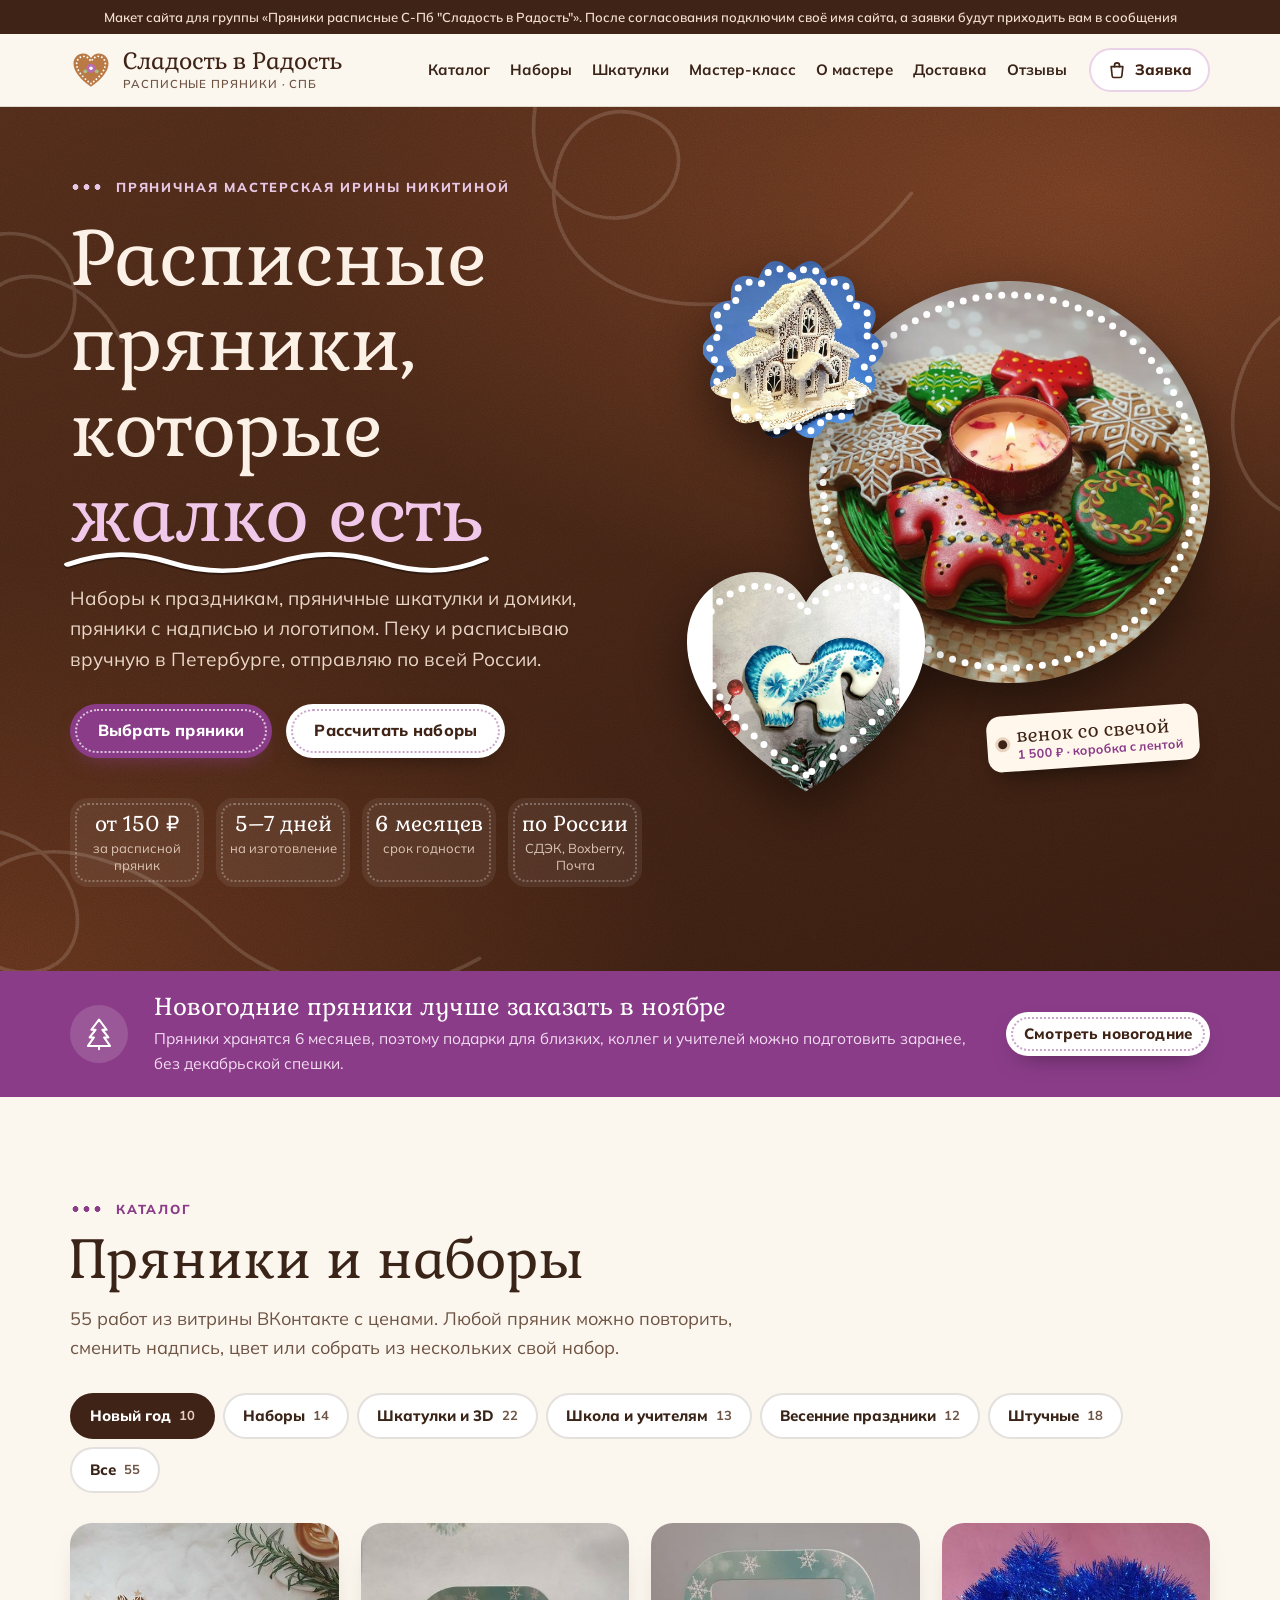
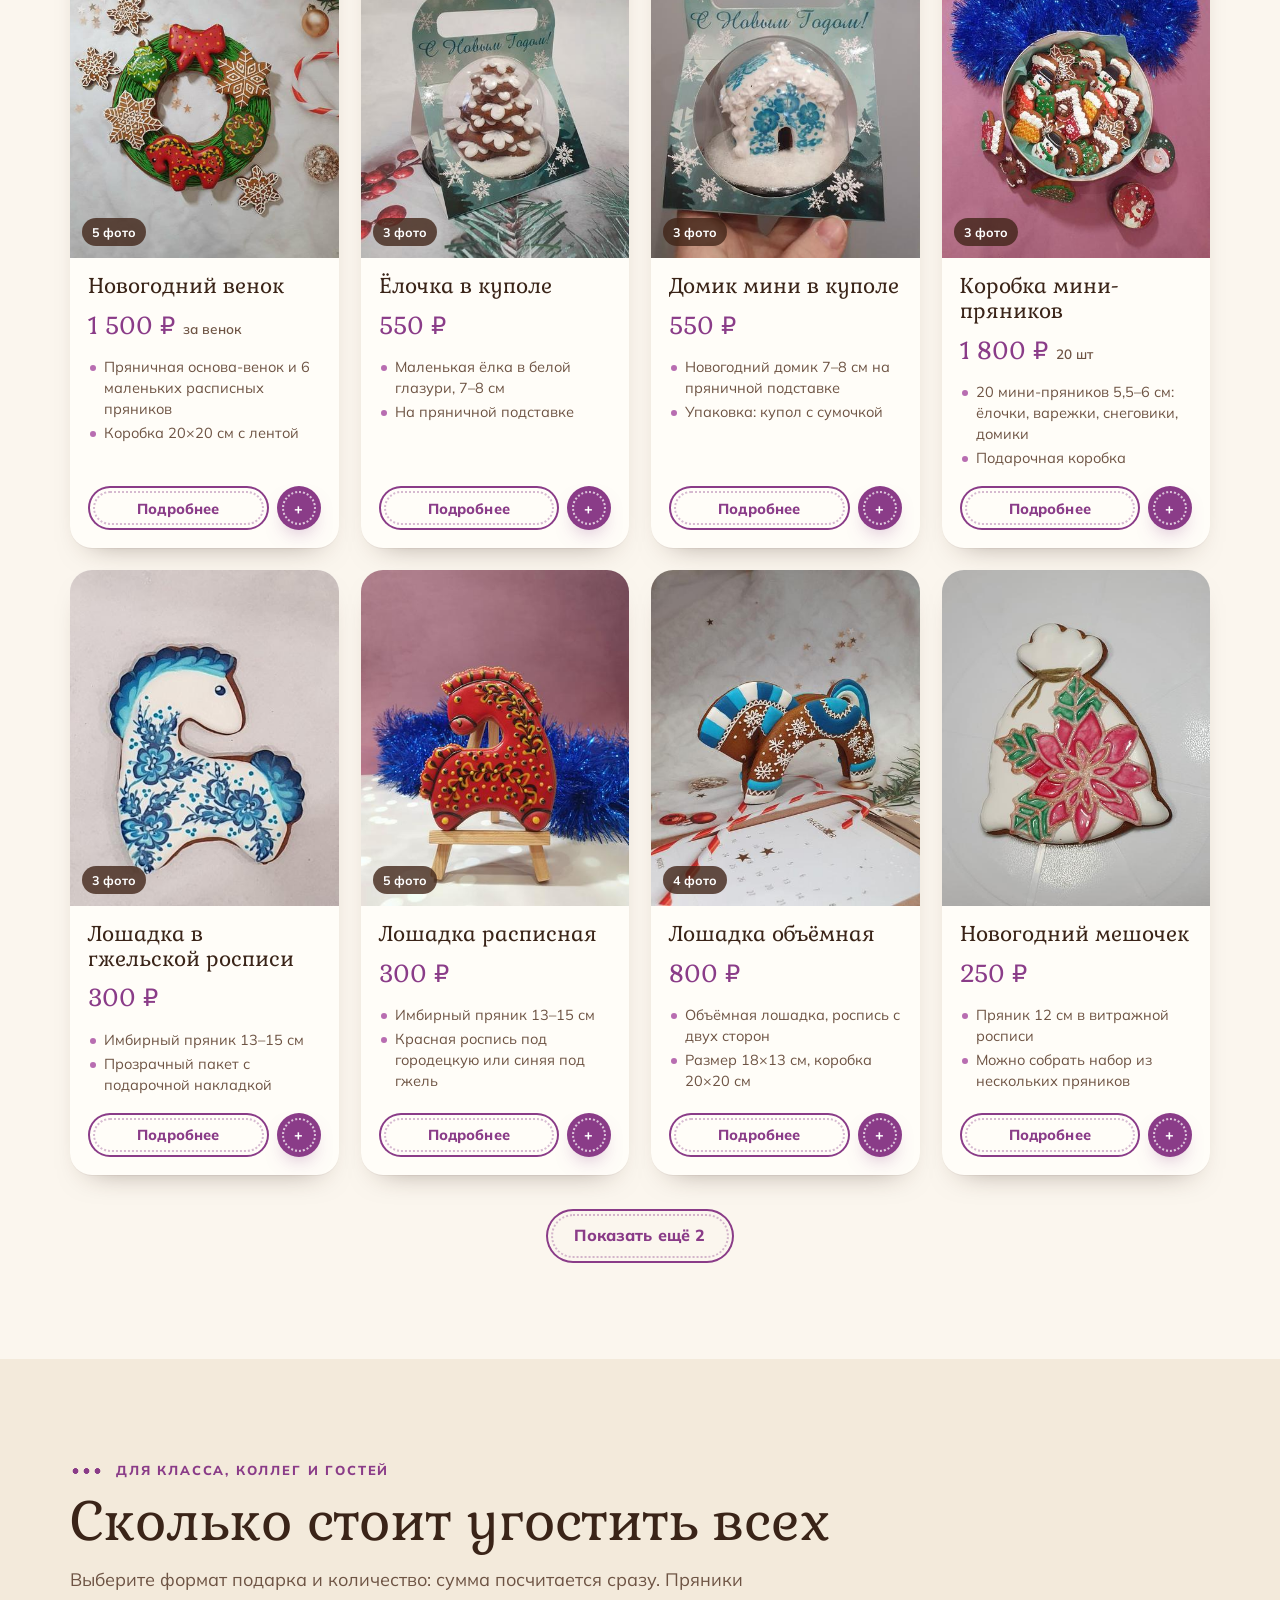
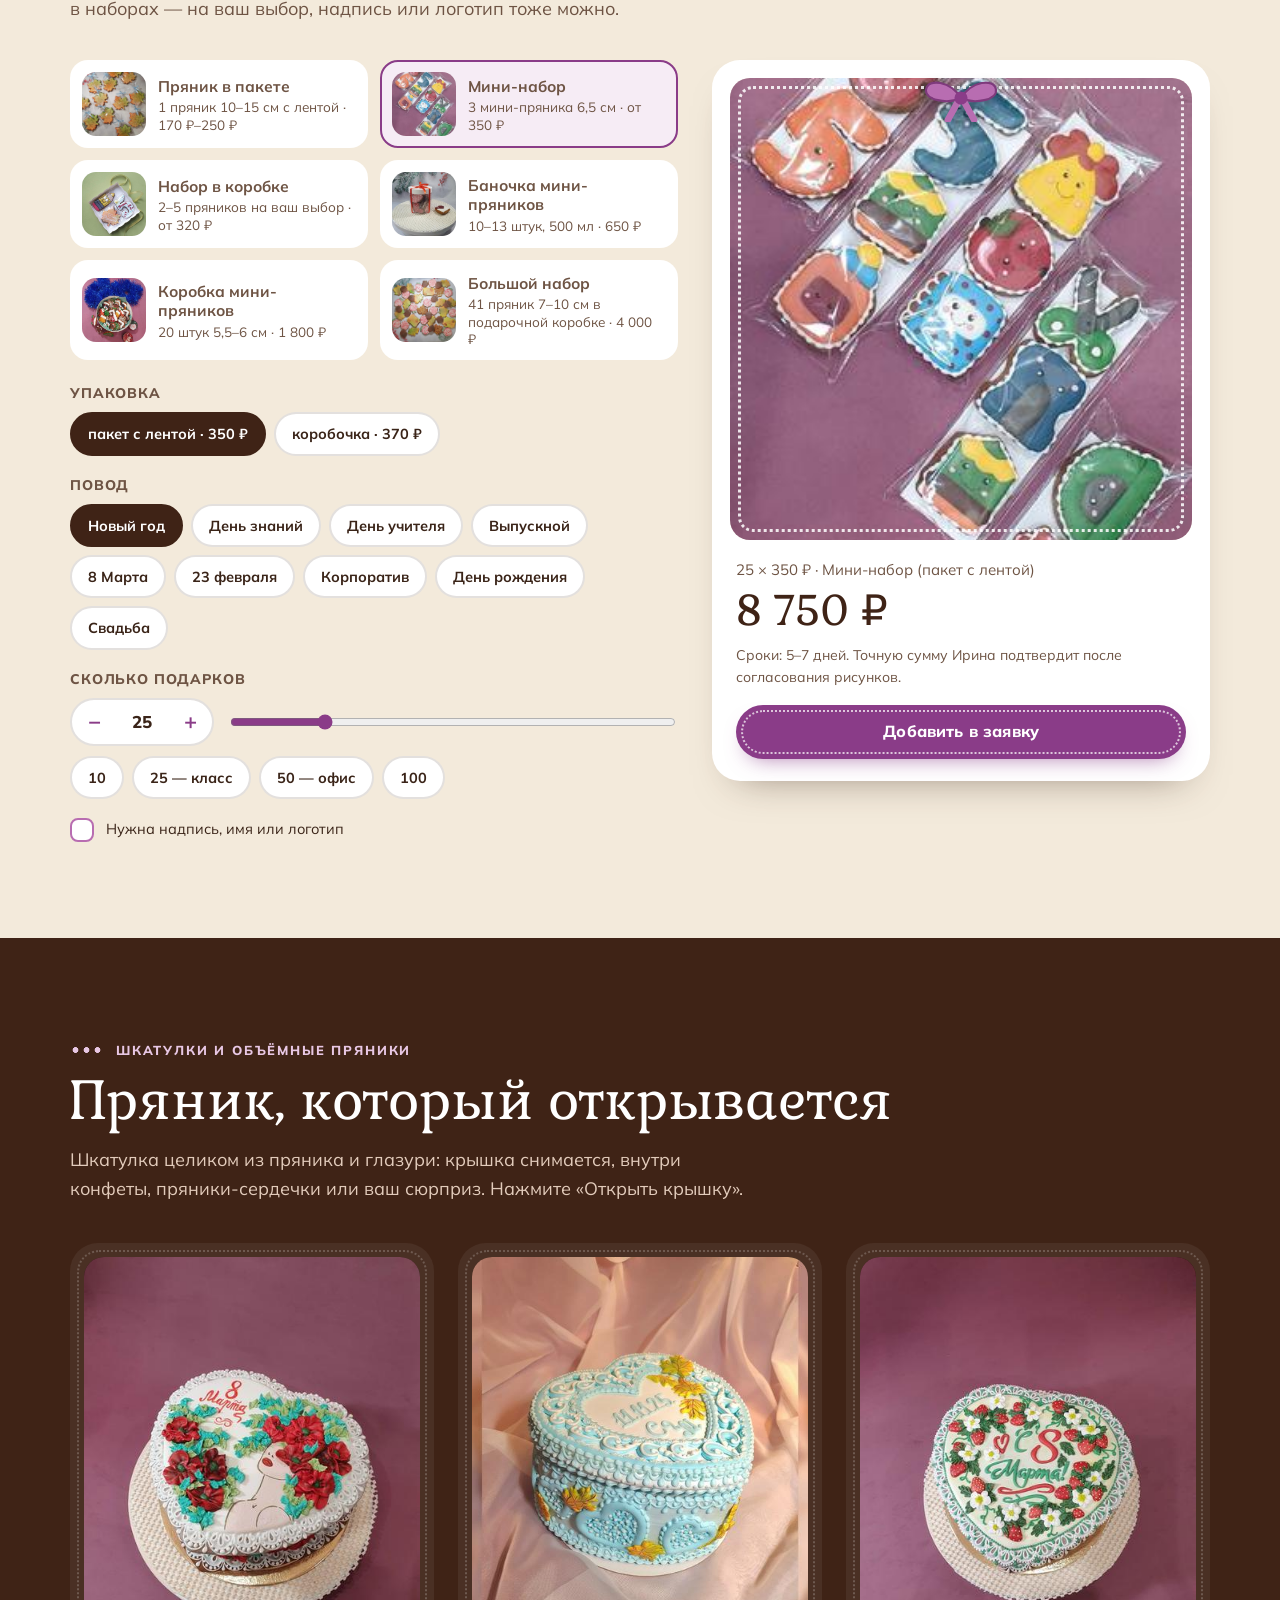
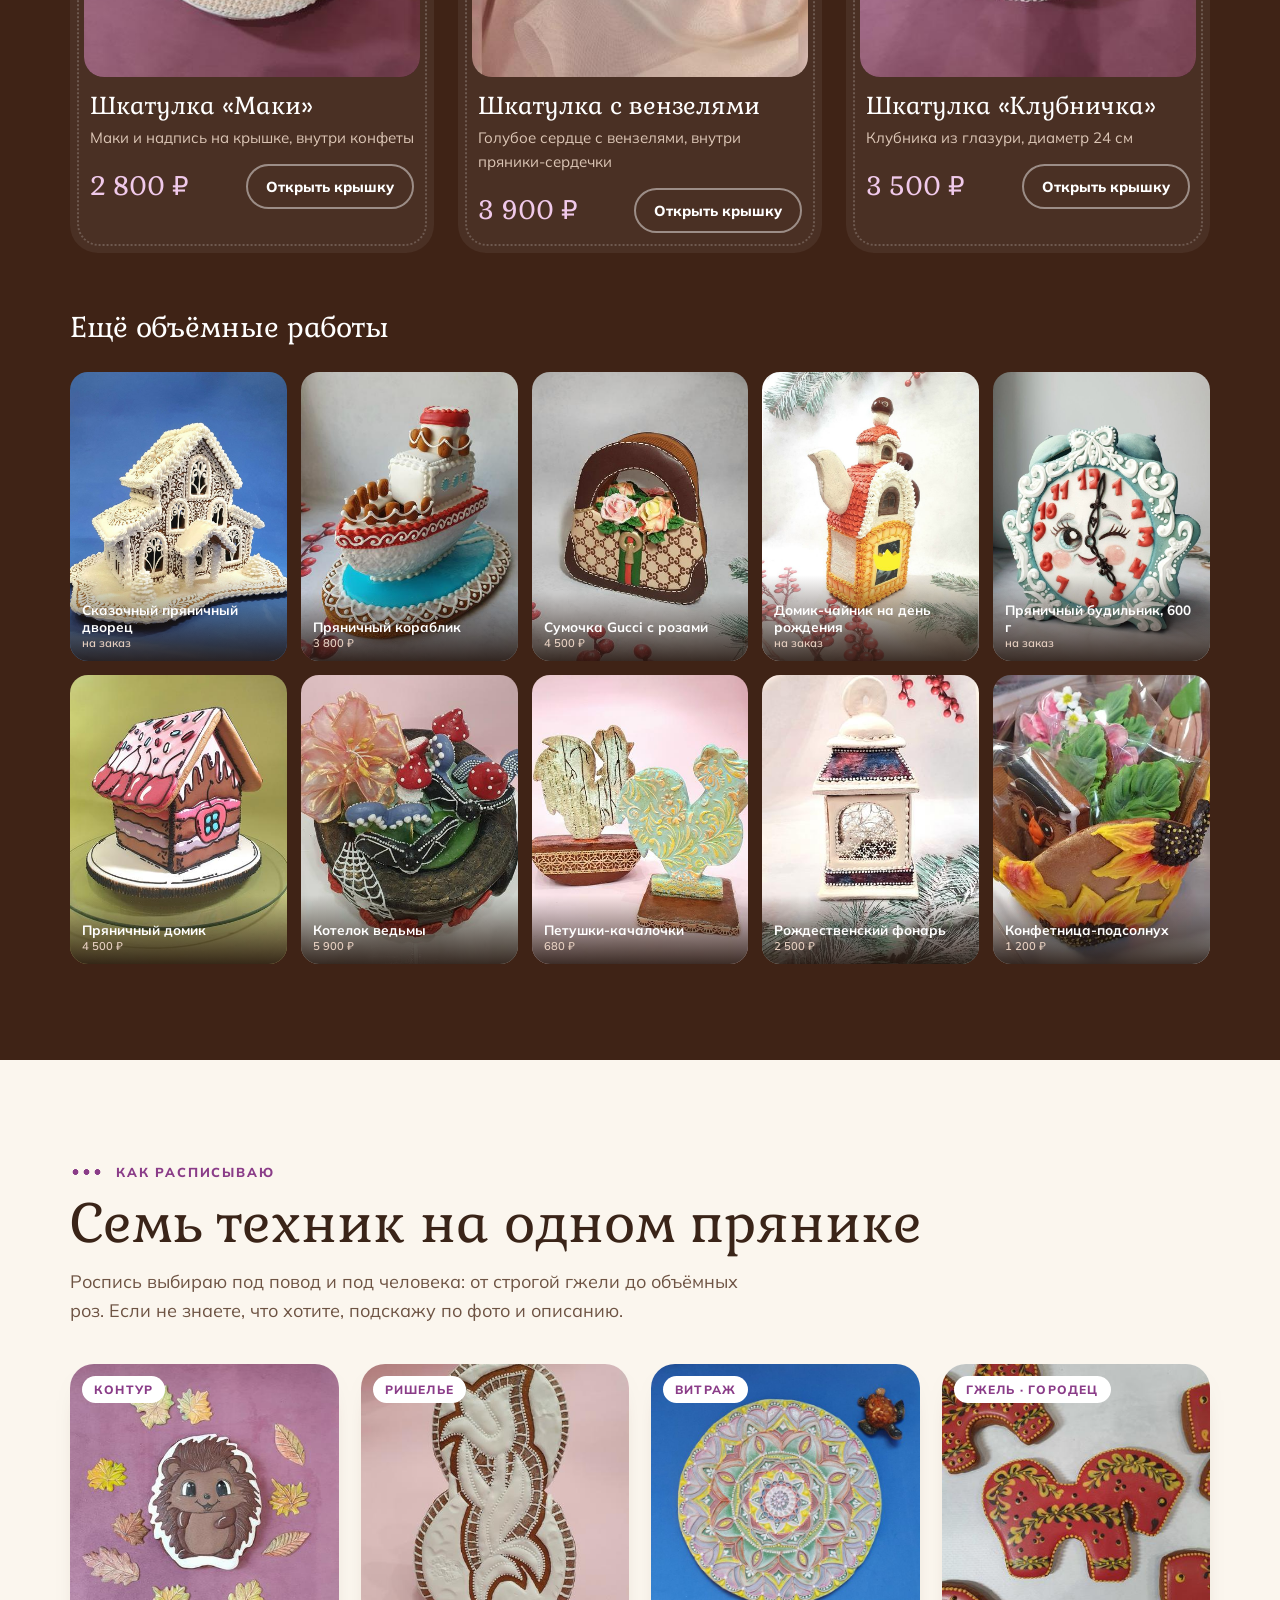
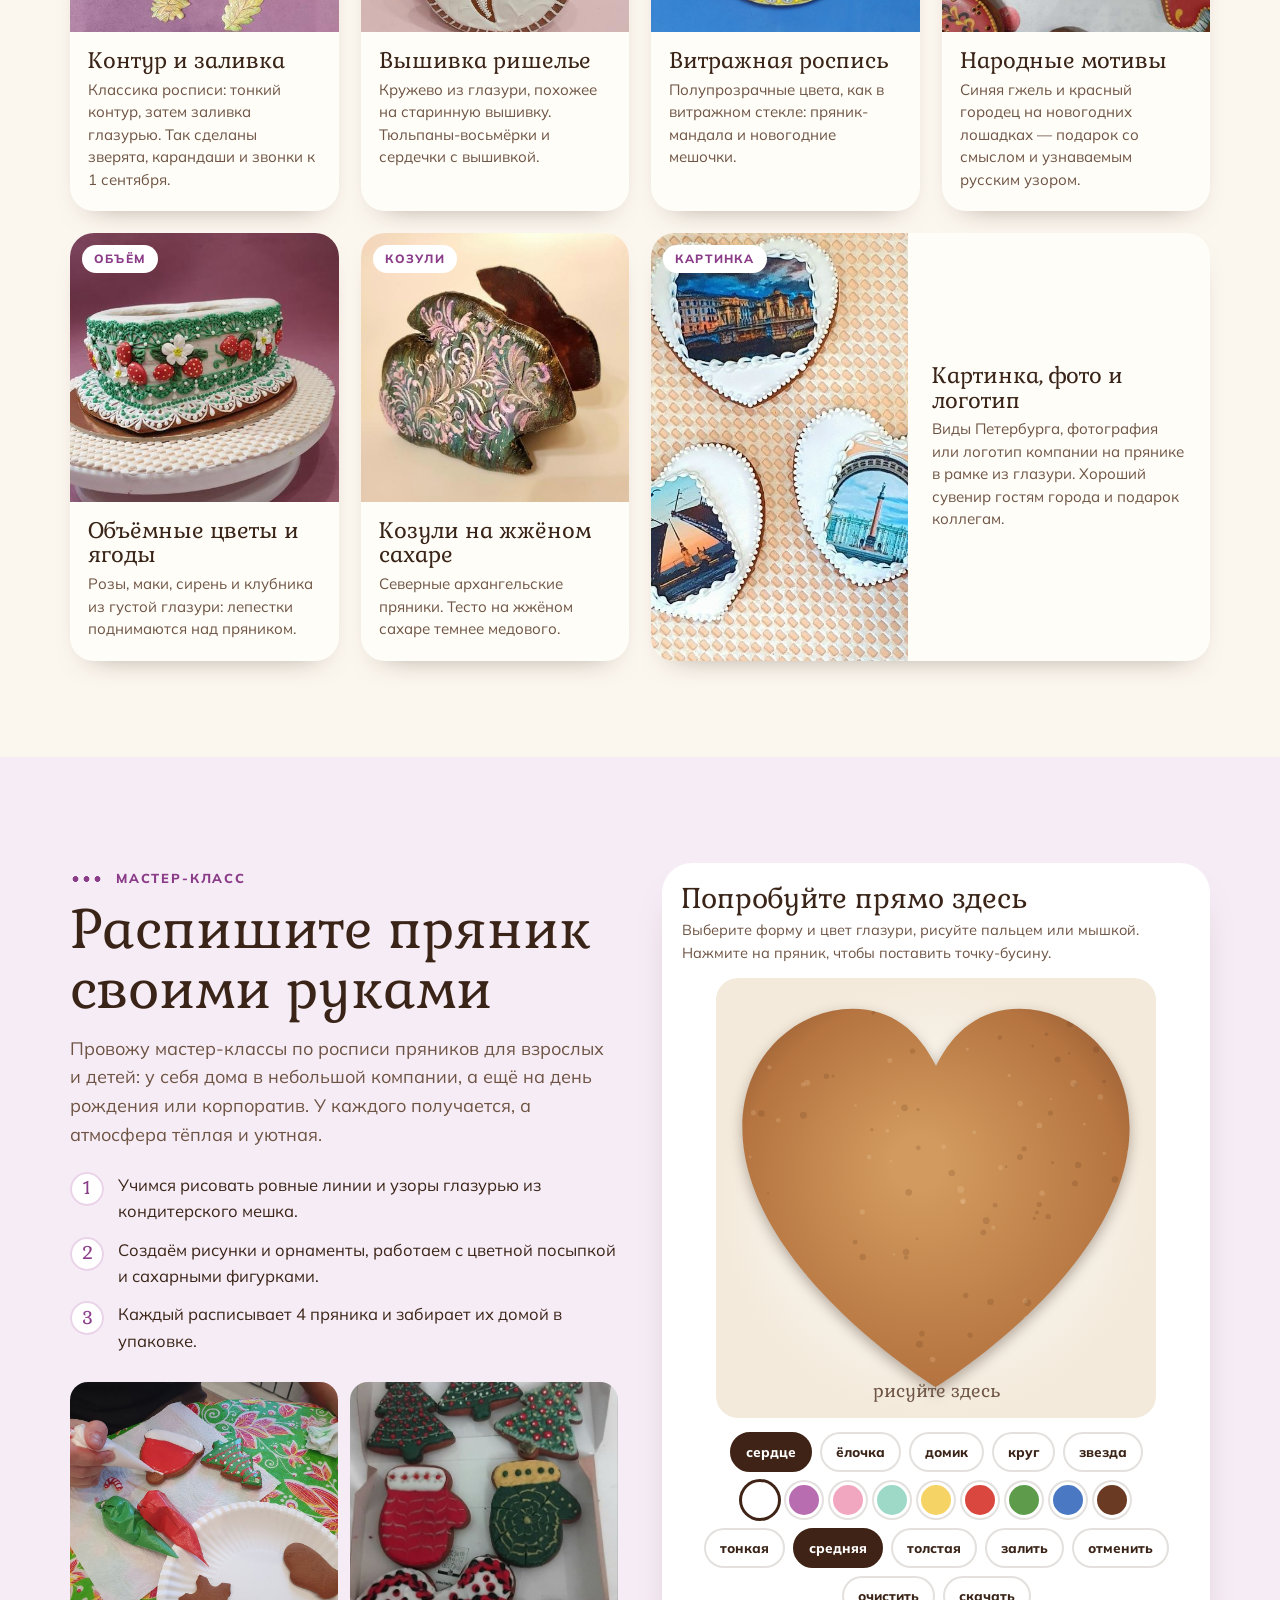
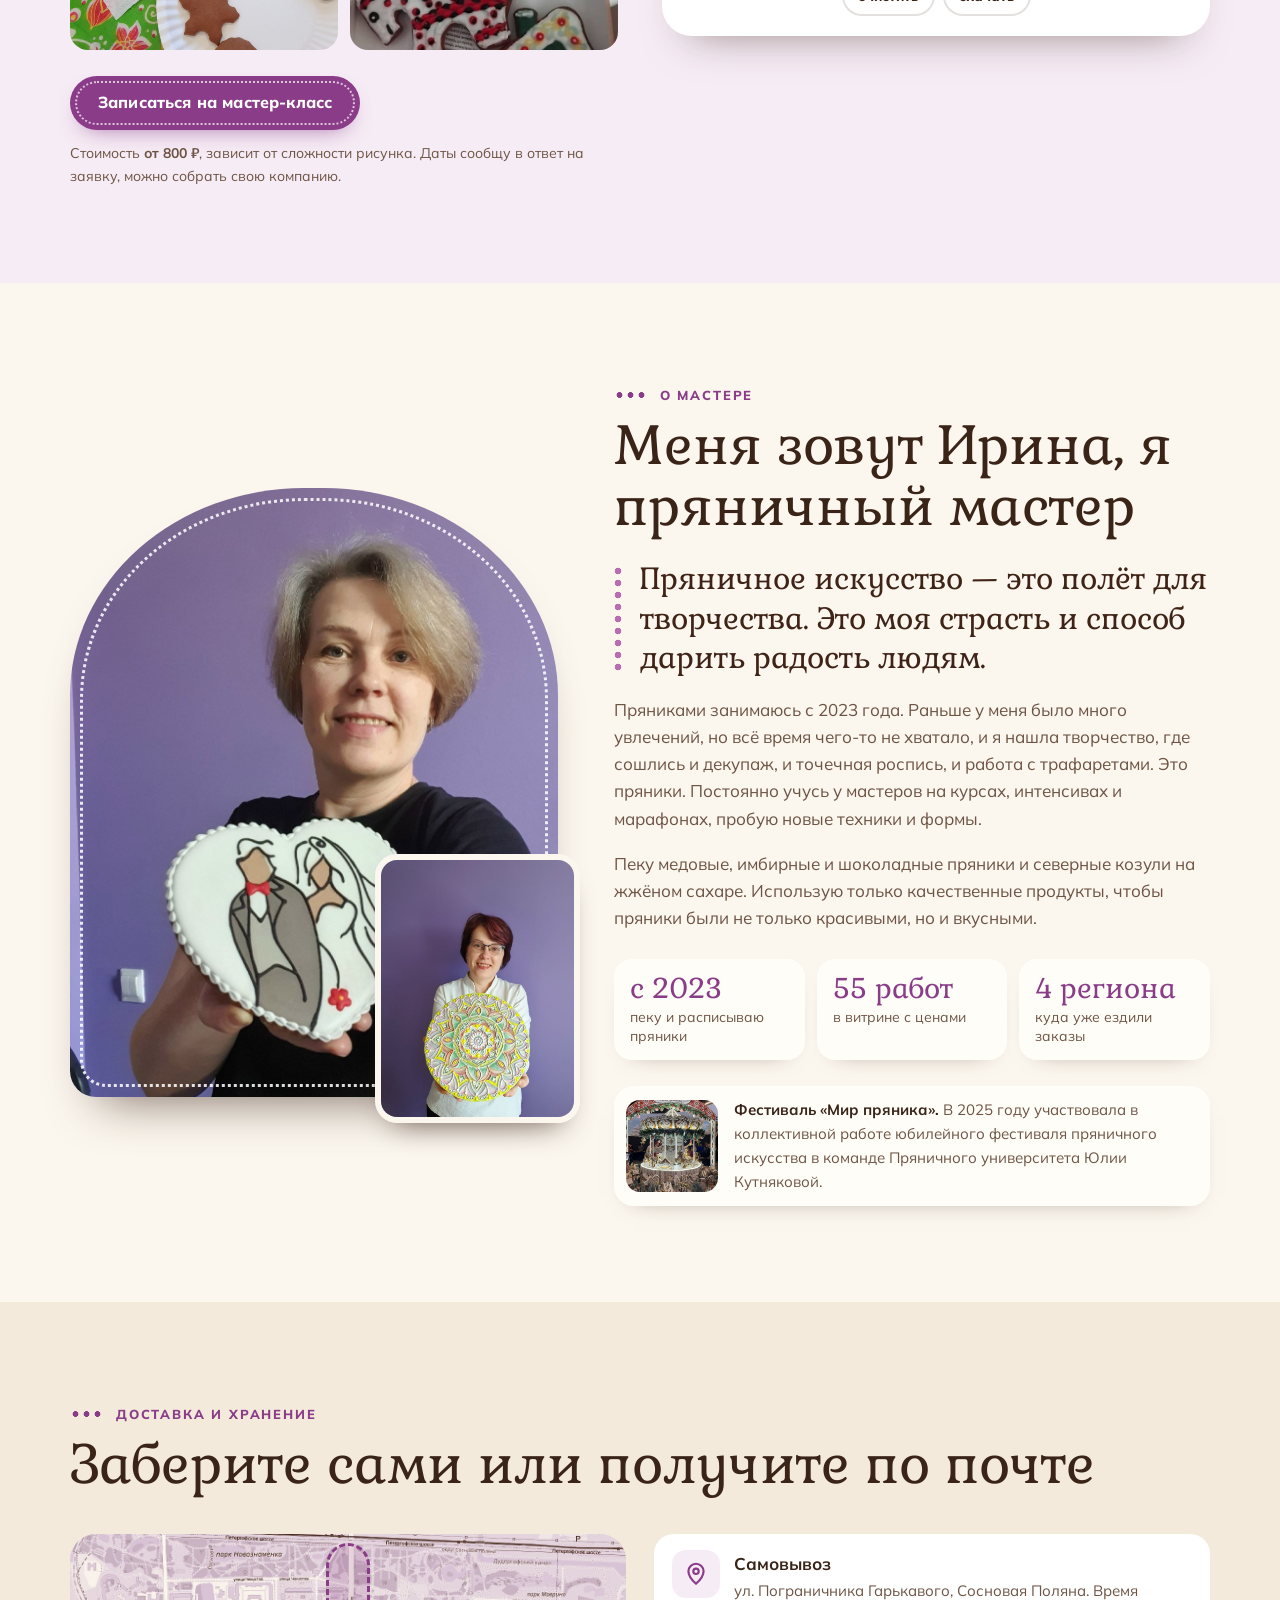
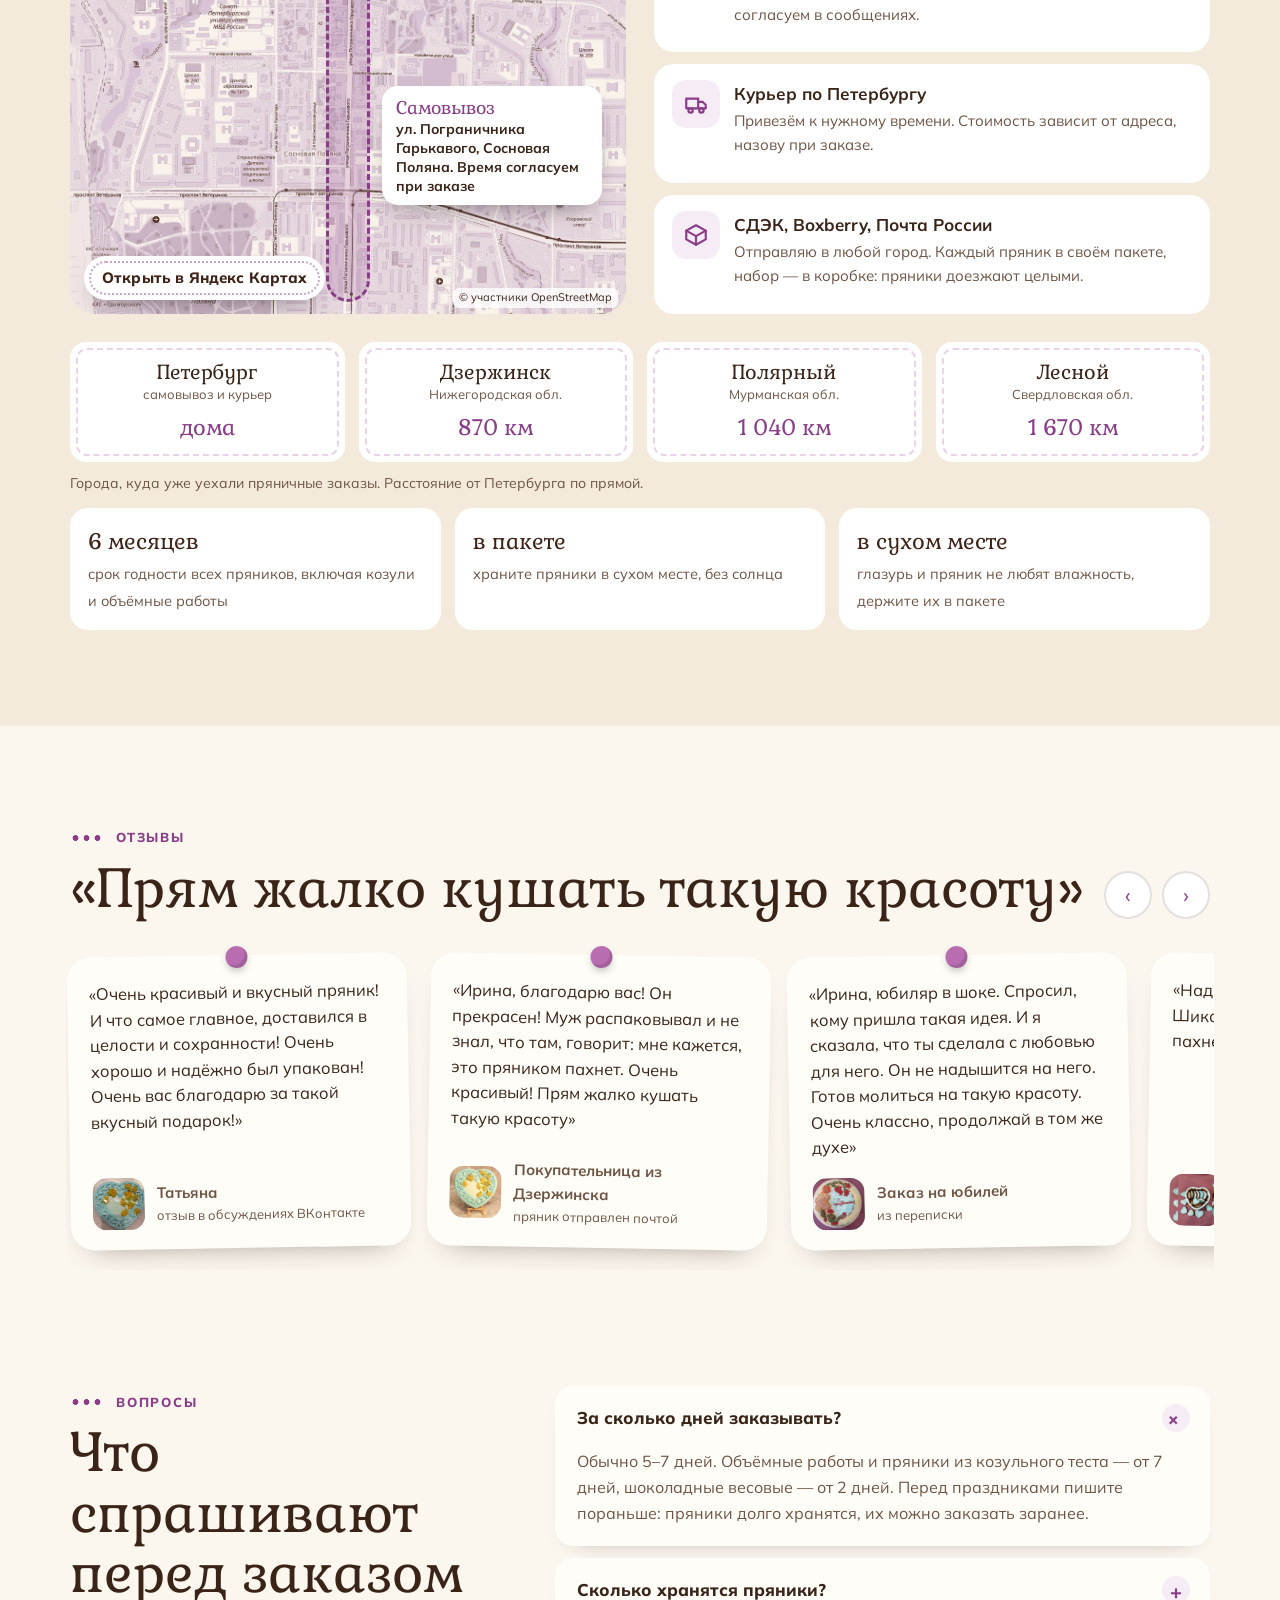
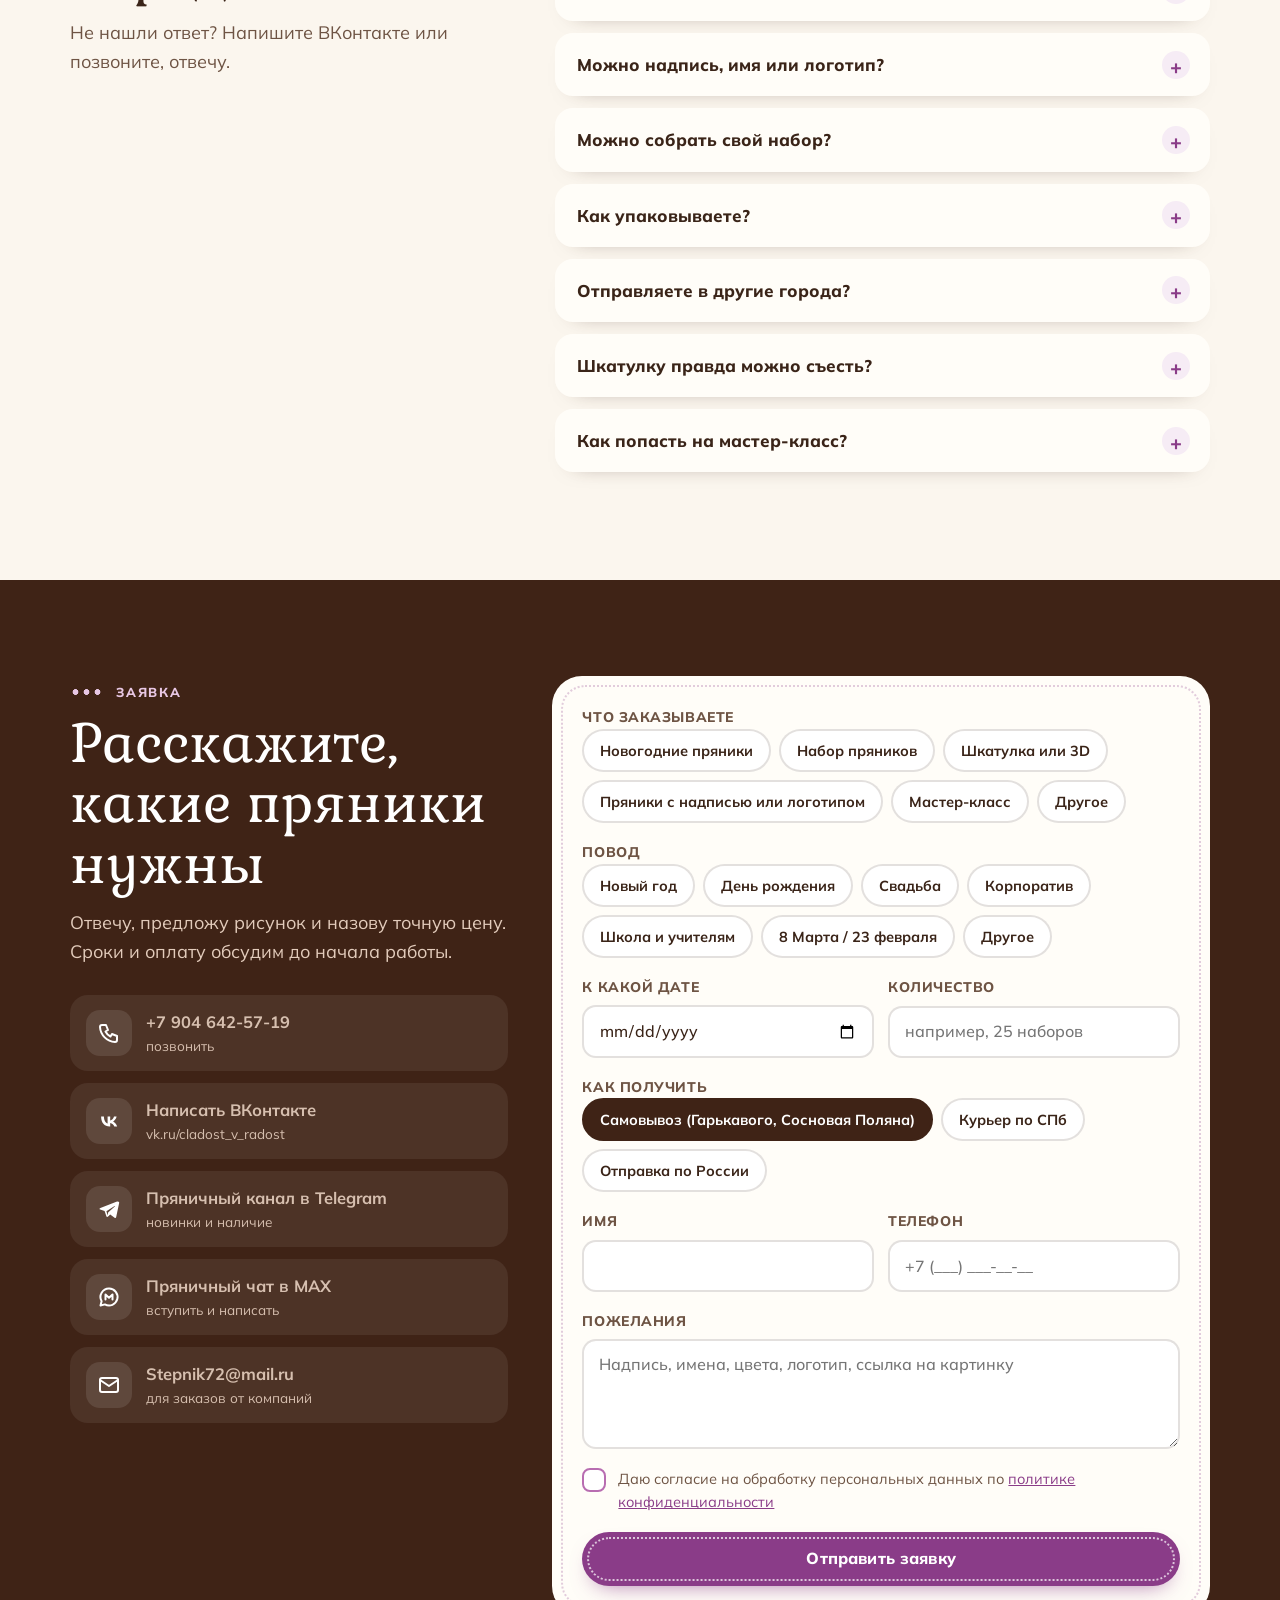
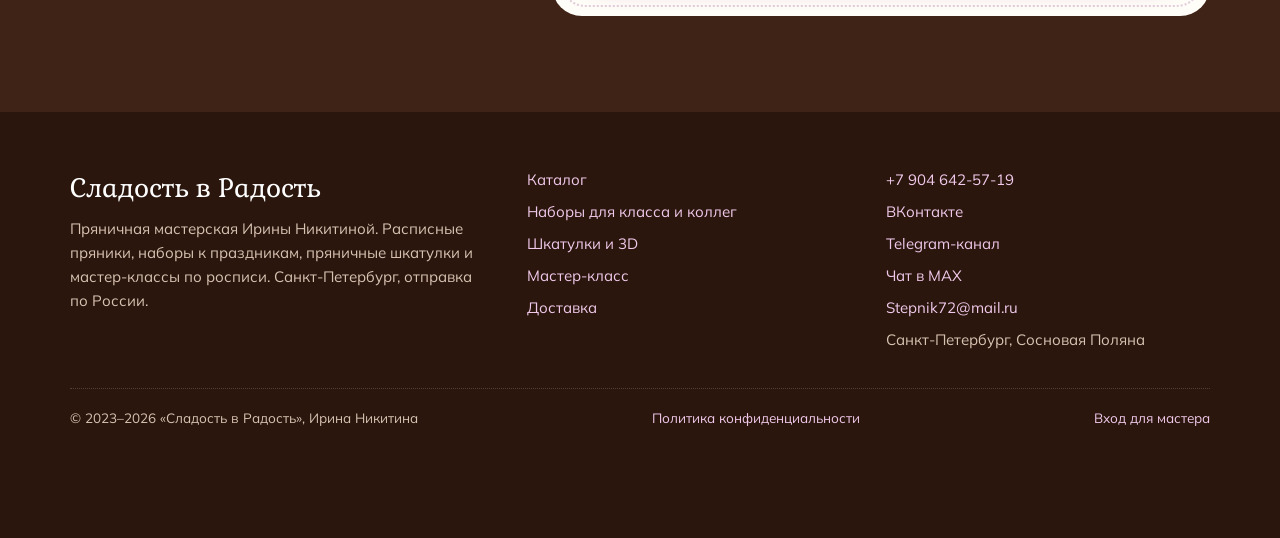
==== commit cc7fa5eb: "Срок годности 6 месяцев для всех пряников Co-Authored-By: Claude Opus 5.5 <noreply@anthropic.com>" ====
--- a/index.html
+++ b/index.html
@@ -583,7 +583,7 @@
       <div class="facts">
         <div class="fact"><b>от 150 ₽</b><span>за расписной пряник</span></div>
         <div class="fact"><b>5–7 дней</b><span>на изготовление</span></div>
-        <div class="fact"><b>до года</b><span>хранятся козули</span></div>
+        <div class="fact"><b>6 месяцев</b><span>срок годности</span></div>
         <div class="fact"><b>по России</b><span>СДЭК, Boxberry, Почта</span></div>
       </div>
     </div>
@@ -599,7 +599,7 @@
 <section class="season" aria-label="Сезонное предложение">
   <div class="wrap">
     <div class="ic" aria-hidden="true"><svg viewBox="0 0 40 40" fill="none" stroke="#fff" stroke-width="2.4" stroke-linecap="round" stroke-linejoin="round"><path d="M20 3 29 15h-5l7 9h-5l7 10H7l7-10H9l7-9h-5L20 3Z"/><path d="M20 34v4"/></svg></div>
-    <div class="tx"><b id="seT">Новогодние пряники лучше заказать в ноябре</b><p id="seP">Пряники хранятся до полугода, поэтому подарки для близких, коллег и учителей можно подготовить заранее, без декабрьской спешки.</p></div>
+    <div class="tx"><b id="seT">Новогодние пряники лучше заказать в ноябре</b><p id="seP">Пряники хранятся 6 месяцев, поэтому подарки для близких, коллег и учителей можно подготовить заранее, без декабрьской спешки.</p></div>
     <a class="btn w sm" href="#catalog" id="seB">Смотреть новогодние</a>
   </div>
 </section>
@@ -754,8 +754,8 @@
     </div>
     <p class="note" style="margin-top:10px">Города, куда уже уехали пряничные заказы. Расстояние от Петербурга по прямой.</p>
     <div class="keep">
-      <div><b>до 6 месяцев</b><span>хранятся медовые, имбирные и шоколадные пряники</span></div>
-      <div><b>до 1 года</b><span>хранятся козули и объёмные работы из козульного теста</span></div>
+      <div><b>6 месяцев</b><span>срок годности всех пряников, включая козули и объёмные работы</span></div>
+      <div><b>в пакете</b><span>храните пряники в сухом месте, без солнца</span></div>
       <div><b>в сухом месте</b><span>глазурь и пряник не любят влажность, держите их в пакете</span></div>
     </div>
   </div>
@@ -857,7 +857,7 @@
 
 <script>document.write('<script src="data.js?t=' + Math.floor(Date.now() / 6e4) + '"><\/script>')</script>
 <script>
-let CAT = [{"id":12230284,"t":"Новогодний венок","p":1500,"u":"за венок","tags":["ny","set"],"d":["Пряничная основа-венок и 6 маленьких расписных пряников","Коробка 20×20 см с лентой","В центр можно поставить свечу"],"ph":[["12230284_0",917,1100],["12230284_1",1100,1079],["12230284_2",825,1100],["12230284_3",825,1100],["12230284_4",825,1100]]},{"id":12181989,"t":"Ёлочка в куполе","p":550,"tags":["ny"],"d":["Маленькая ёлка в белой глазури, 7–8 см","На пряничной подставке","Упаковка: купол и картонная сумочка"],"ph":[["12181989_0",825,1100],["12181989_1",825,1100],["12181989_2",825,1100]]},{"id":12181959,"t":"Домик мини в куполе","p":550,"tags":["ny","d3"],"d":["Новогодний домик 7–8 см на пряничной подставке","Упаковка: купол с сумочкой"],"ph":[["12181959_0",825,1100],["12181959_1",1100,1056],["12181959_2",802,1100]]},{"id":12181904,"t":"Коробка мини-пряников","p":1800,"u":"20 шт","tags":["ny","set"],"d":["20 мини-пряников 5,5–6 см: ёлочки, варежки, снеговики, домики","Подарочная коробка"],"ph":[["12181904_0",825,1100],["12181904_1",1100,1073],["12181904_2",1100,1011]]},{"id":12181926,"t":"Лошадка в гжельской росписи","p":300,"tags":["ny","one"],"d":["Имбирный пряник 13–15 см","Прозрачный пакет с подарочной накладкой"],"ph":[["12181926_0",613,814],["12181926_2",1100,1100],["12181926_3",1100,928]]},{"id":12181897,"t":"Лошадка расписная","p":300,"tags":["ny","one"],"d":["Имбирный пряник 13–15 см","Красная роспись под городецкую или синяя под гжель"],"ph":[["12181897_0",825,1100],["12181897_1",825,1100],["12181897_2",825,1100],["12181897_3",825,1100],["12181897_4",1100,1100]]},{"id":12036573,"t":"Лошадка объёмная","p":800,"tags":["ny","d3"],"d":["Объёмная лошадка, роспись с двух сторон","Размер 18×13 см, коробка 20×20 см"],"ph":[["12036573_0",889,1100],["12036573_1",906,1100],["12036573_2",825,1100],["12036573_3",825,1100]]},{"id":10153667,"t":"Новогодний мешочек","p":250,"tags":["ny","one"],"d":["Пряник 12 см в витражной росписи","Можно собрать набор из нескольких пряников","Упаковка на выбор: коробка или пакет с лентой"],"ph":[["10153667_0",845,1100]]},{"id":12249017,"t":"Пряник «Лошадка» в упаковке","p":150,"tags":["ny","one"],"d":["Круглый пряник диаметром 8 см","В подарочном пакете — удобно дарить коллегам и одноклассникам"],"ph":[["12249017_0",825,1100]]},{"id":10930786,"t":"Шкатулка «Рождественский фонарь»","p":2500,"tags":["ny","d3"],"d":["Пряничный фонарь-шкатулка без наполнения","Высота 15–17 см, ширина 10–12 см"],"ph":[["10930786_0",711,1100],["10930786_1",670,1100],["10930786_2",658,1100]]},{"id":13056290,"t":"Набор из 5 пряников","p":700,"u":"за набор","tags":["set","school"],"d":["5 пряников в коробке с лентой","Темы и пряники — на ваш выбор"],"ph":[["13056290_1",1100,1100],["13056290_3",825,1100],["13056290_4",882,1100]]},{"id":13056288,"t":"Набор из 4 пряников","p":552,"u":"за набор","tags":["set","school"],"d":["4 пряника в ассортименте","Пряники на ваш выбор"],"ph":[["13056288_0",909,1100],["13056288_1",825,1100],["13056288_2",825,1100],["13056288_3",1030,1100]]},{"id":13056280,"t":"Набор из 3 пряников","p":470,"u":"за набор","tags":["set","school"],"d":["3 пряника в подарочной коробке","Пряники на ваш выбор"],"ph":[["13056280_0",1000,1100],["13056280_1",1000,1100],["13056280_2",1000,1100],["13056280_3",1000,1100]]},{"id":13056283,"t":"Набор из 2 пряников","p":320,"u":"за набор","tags":["set","school"],"d":["2 пряника в коробке с лентой"],"ph":[["13056283_2",825,1100],["13056283_4",825,1100]]},{"id":13056278,"t":"Пряник к празднику","p":180,"tags":["school","one"],"d":["Пряник ручной работы, 10 см","Карандаш, звонок, листик, «пятёрка», школьная доска и другие"],"ph":[["13056278_0",825,1100],["13056278_1",825,1100],["13056278_2",825,1100],["13056278_3",825,1100],["13056278_4",825,1100]]},{"id":10930925,"t":"Набор с героем ко Дню знаний","p":650,"pf":"от","u":"за набор","tags":["set","school"],"d":["Герой: ёжик, лиса, пчела или сова","Предметы: листик, яблоко, цифра, портфель, карандаш, колокольчик","Стандарт — 4 пряника 10–12 см в коробке с лентой","Можно собрать объёмным букетом. Цена зависит от количества пряников"],"ph":[["10930925_0",1072,1100],["10930925_1",1100,1079],["10930925_2",1042,1100],["10930925_3",987,1100],["10930925_4",1100,965]]},{"id":10930887,"t":"Мини-набор ко Дню знаний","p":350,"pf":"от","u":"за набор","tags":["set","school"],"d":["3 мини-пряника 6,5 см в пакете с лентой — 350 ₽","3 мини-пряника в коробочке — 370 ₽","Баночка 500 мл с 10–13 мини-пряниками — 650 ₽"],"ph":[["10930887_0",571,1100],["10930887_1",825,1100],["10930887_2",1100,833],["10930887_3",825,1100]]},{"id":10930833,"t":"Пряничная открытка учителю","p":1200,"tags":["school","d3"],"d":["Объёмная открытка ко Дню учителя или Дню знаний","Диаметр 24 см","Надпись — любая"],"ph":[["10930833_0",1100,981]]},{"id":9837089,"t":"Объёмная осенняя открытка","p":2000,"tags":["school","d3"],"d":["С надписью и объёмными элементами","Карандаши вынимаются — их можно съесть отдельно"],"ph":[["9837089_0",1100,839],["9837089_1",1100,1014],["9837089_2",825,1100],["9837089_3",825,1100],["9837089_4",825,1100]]},{"id":9873996,"t":"Шкатулка ко Дню учителя","p":2800,"tags":["d3","school"],"d":["Круглая пряничная шкатулка с рябиной и кленовыми листьями","Надпись на крышке — любая","Диаметр 21 см"],"ph":[["9873996_0",619,1100],["9873996_1",825,1100],["9873996_2",918,1100],["9873996_3",619,1100]]},{"id":10930968,"t":"Пряник-персонаж","p":400,"tags":["school","one"],"d":["Ёжик, лиса, сова или пчёлка","Размер 10–12 см"],"ph":[["10930968_0",533,640]]},{"id":10153708,"t":"Зверята","p":300,"tags":["school","one"],"d":["Имбирные расписные пряники 12–15 см","Лисичка, ёжик, сова, пчёлка"],"ph":[["10153708_0",843,1100],["10153708_2",761,1100],["10153708_3",849,1100]]},{"id":12036587,"t":"Шкатулка с вензелями","p":3900,"tags":["d3"],"d":["Пряничная шкатулка-сердце","С наполнением: внутри пряники-сердечки"],"ph":[["12036587_0",1100,1100],["12036587_1",902,1100],["12036587_2",1100,1048],["12036587_3",1100,1100],["12036587_4",1100,807]]},{"id":10930752,"t":"Шкатулка «Клубничка»","p":3500,"tags":["d3","spring"],"d":["Пряничная шкатулка без наполнения","Высота 12–15 см, диаметр 24 см"],"ph":[["10930752_0",1039,1100],["10930752_1",825,1100],["10930752_2",825,1100]]},{"id":10930776,"t":"Шкатулка «Маки»","p":2800,"tags":["d3","spring"],"d":["Пряник-шкатулка с маками на крышке","Надпись на крышке — под ваш праздник"],"ph":[["10930776_0",825,1100],["10930776_1",825,1100],["10930776_2",825,1100]]},{"id":10153705,"t":"Шкатулка «С праздником»","p":2800,"tags":["d3","school"],"d":["Круглая пряничная шкатулка с рябиной и бисерным кружевом","Высота 13 см, диаметр 22 см"],"ph":[["10153705_3",1075,1100],["10153705_1",619,1100],["10153705_2",825,1100]]},{"id":8455113,"t":"Шкатулка из козульного теста","p":3000,"tags":["d3"],"d":["Пряник-шкатулка с кружевной росписью","Хранится от 6 месяцев до года","Изготовление на заказ"],"ph":[["8455113_2",1080,976]]},{"id":10153628,"t":"Пряничная конфетница","p":1200,"tags":["d3"],"d":["Конфетница-подсолнух с пряниками внутри"],"ph":[["10153628_0",1100,1100],["10153628_1",1100,1016],["10153628_2",803,1100]]},{"id":8455230,"t":"Конфетница «Зайка»","p":1200,"tags":["d3","spring"],"d":["Объёмный пряник-конфетница","Козульное тесто, ручная работа","Изготовление от 7 дней"],"ph":[["8455230_0",825,1100],["8455230_1",825,1100]]},{"id":13056298,"t":"Пряничный домик","p":4500,"tags":["d3"],"d":["Высота 17 см, ширина по крыше 18 см, глубина 17 см","Подставка диаметром 23 см"],"ph":[["13056298_0",901,1100],["13056298_1",1000,1100],["13056298_2",1000,1100]]},{"id":12411508,"t":"Пряничный кораблик","p":3800,"tags":["d3","spring"],"d":["Кораблик 3D: высота 15 см, ширина 14 см, подставка 20 см","Вес 500 г, хранится 6 месяцев","Плёнка, подарочная коробка с окном и бант"],"ph":[["12411508_0",825,1100],["12411508_1",825,1100],["12411508_2",619,1100],["12411508_3",825,1100],["12411508_4",825,1100]]},{"id":12374282,"t":"Пряничная сумочка Gucci","p":4500,"tags":["d3"],"d":["Объёмная сумочка 17×17 см, глубина 5,5–14 см, розы из глазури","Вес 700 г","Внутрь можно положить конфеты или пряники","Плёнка с бантом, прозрачная коробка"],"ph":[["12374282_0",1026,1100],["12374282_1",788,1100],["12374282_2",855,1100],["12374282_3",619,1100]]},{"id":8455187,"t":"Пряник «Котелок ведьмы»","p":5900,"tags":["d3"],"d":["Объёмный пряник из козульного теста","Грибы, паутина и пламя — всё съедобное"],"ph":[["8455187_0",1100,1043],["8455187_1",780,1100],["8455187_2",825,1100],["8455187_3",928,1100]]},{"id":7991676,"t":"Петушок-качалочка","p":680,"tags":["d3"],"d":["3D-пряник из козульного теста, полностью съедобен","Два вида росписи: под старое дерево или объёмный узор","Подставка плоская или качалка","Хранится от 6 месяцев до года"],"ph":[["7991676_0",1026,1100],["7991676_1",825,1100],["7991676_2",619,1100]]},{"id":8455277,"t":"Объёмная «Кружка с клубникой»","p":650,"tags":["d3"],"d":["Объёмный расписной пряник"],"ph":[["8455277_0",1065,1100]]},{"id":8258424,"t":"Пряничная картина «Ирисы»","p":900,"tags":["d3"],"d":["3D-картина из козульного теста","Хранится от 6 месяцев до года","Изготовление от 7 дней"],"ph":[["8258424_0",619,1100]]},{"id":8455204,"t":"Пряник «Древо рода»","p":400,"tags":["d3"],"d":["Объёмный пряник по вашим параметрам","Изготовление от 7 дней"],"ph":[["8455204_0",755,1100]]},{"id":8455209,"t":"Лягушка 3D","p":450,"tags":["d3","one"],"d":["Объёмный пряник на подставке-кувшинке"],"ph":[["8455209_0",825,1100]]},{"id":12411528,"t":"Масленица","p":850,"u":"5 шт","tags":["spring","set"],"d":["Солнышко, валенки, мишка, крынка и блюдо с блинами, 8–9 см","Вес набора 315 г","Подарочная коробка с бантом, каждый пряник в своём пакете"],"ph":[["12411528_0",1100,993],["12411528_1",825,1100],["12411528_2",786,1100],["12411528_3",1015,1100]]},{"id":8455252,"t":"Тюльпан к 8 Марта","p":450,"tags":["spring","one"],"d":["Пряник-восьмёрка с вышивкой «ришелье»","Можно собрать набор","Изготовление 5–7 дней"],"ph":[["8455252_0",825,1100]]},{"id":8981148,"t":"Набор «Лаванда»","p":750,"u":"2 шт","tags":["spring","set"],"d":["Два пряника, можно взять по одному","Изготовление 5–7 дней"],"ph":[["8981148_0",1100,1100],["8981148_1",925,1100]]},{"id":8981034,"t":"Набор «Ромашки»","p":750,"u":"2 шт","tags":["spring","set"],"d":["Два пряника высотой 16 см, можно заказать по одному","Изготовление 5–7 дней"],"ph":[["8981034_0",1100,1100],["8981034_1",1100,1100]]},{"id":11027247,"t":"Кулич с пряниками","p":650,"tags":["spring"],"d":["Кулич на дрожжевом тесте с цукатами и курагой, 400 г","Пряничные топперы: курочка и яйцо"],"ph":[["11027247_0",619,1100],["11027247_1",619,1100],["11027247_2",825,1100]]},{"id":8455268,"t":"Пасхальный заяц","p":500,"tags":["spring","one"],"d":["Изготовление на заказ от 7 дней"],"ph":[["8455268_0",941,1081]]},{"id":8455226,"t":"Пасхальный сапожок","p":480,"tags":["spring","one"],"d":["Козульное тесто, ручная работа","Хранится до года","Изготовление от 7 дней"],"ph":[["8455226_0",956,1100]]},{"id":8455197,"t":"Пасхальный венок","p":500,"tags":["spring","one"],"d":["Изготовление на заказ"],"ph":[["8455197_0",966,1100]]},{"id":13253131,"t":"Осенний набор","p":1000,"u":"за набор","tags":["set"],"d":["Розы, кленовые и дубовые листья, жёлуди, пряник с надписью","По отдельности: пряник с надписью и листик — 200 ₽, цветок или жёлудь — 120 ₽"],"ph":[["13253131_0",825,1100],["13253131_1",1100,1032]]},{"id":8258452,"t":"Набор праздничный","p":650,"u":"3 шт","tags":["set"],"d":["Три пряника, можно заказать по отдельности","Вензель или надпись — под ваш запрос"],"ph":[["8258452_0",1100,1027],["8258452_1",1095,1100],["8258452_2",619,1100]]},{"id":8258449,"t":"Набор «Летний»","p":300,"pf":"от","u":"за пряник","tags":["set"],"d":["Козульное тесто, хранится до года","Набор из 4 пряников — 1 500 ₽, по одному — 300 ₽","Диаметр 13 см, изготовление от 7 дней"],"ph":[["8258449_0",988,1100],["8258449_1",619,1100],["8258449_2",619,1100],["8258449_3",1100,735]]},{"id":11027273,"t":"Котики","p":270,"tags":["one"],"d":["Кот и кошечка, 13 см","Надпись — любая: «Ты лучший!» и другие"],"ph":[["11027273_0",825,1100],["11027273_1",1100,930],["11027273_2",619,1100],["11027273_3",765,1100]]},{"id":9747728,"t":"Капибара с ромашками","p":300,"tags":["one"],"d":["Имбирный пряник 11×7 см","В подарочном пакете"],"ph":[["9747728_0",825,1100],["9747728_1",972,1100],["9747728_2",753,1100],["9747728_3",889,1100]]},{"id":8455231,"t":"Божья коровка","p":260,"tags":["one"],"d":["Изготовление на заказ от 7 дней"],"ph":[["8455231_0",870,1100]]},{"id":8455201,"t":"Совушка","p":450,"tags":["one"],"d":["Козульное тесто","Изготовление от 7 дней"],"ph":[["8455201_0",1100,1100]]},{"id":8258425,"t":"Кораблик","p":350,"tags":["one"],"d":["Козульное (карамельное) тесто, душистое и сладкое","Хранится 6–12 месяцев","Изготовление от 7 дней"],"ph":[["8258425_0",1100,735]]},{"id":13066392,"t":"Шоколадные пряники","p":450,"u":"500 г","tags":["one"],"d":["Весовые шоколадные пряники в глазури","Есть в наличии и на заказ, изготовление от 2 дней","Хранятся 6 месяцев"],"ph":[["13066392_0",825,1100],["13066392_1",825,1100]]}];
+let CAT = [{"id":12230284,"t":"Новогодний венок","p":1500,"u":"за венок","tags":["ny","set"],"d":["Пряничная основа-венок и 6 маленьких расписных пряников","Коробка 20×20 см с лентой","В центр можно поставить свечу"],"ph":[["12230284_0",917,1100],["12230284_1",1100,1079],["12230284_2",825,1100],["12230284_3",825,1100],["12230284_4",825,1100]]},{"id":12181989,"t":"Ёлочка в куполе","p":550,"tags":["ny"],"d":["Маленькая ёлка в белой глазури, 7–8 см","На пряничной подставке","Упаковка: купол и картонная сумочка"],"ph":[["12181989_0",825,1100],["12181989_1",825,1100],["12181989_2",825,1100]]},{"id":12181959,"t":"Домик мини в куполе","p":550,"tags":["ny","d3"],"d":["Новогодний домик 7–8 см на пряничной подставке","Упаковка: купол с сумочкой"],"ph":[["12181959_0",825,1100],["12181959_1",1100,1056],["12181959_2",802,1100]]},{"id":12181904,"t":"Коробка мини-пряников","p":1800,"u":"20 шт","tags":["ny","set"],"d":["20 мини-пряников 5,5–6 см: ёлочки, варежки, снеговики, домики","Подарочная коробка"],"ph":[["12181904_0",825,1100],["12181904_1",1100,1073],["12181904_2",1100,1011]]},{"id":12181926,"t":"Лошадка в гжельской росписи","p":300,"tags":["ny","one"],"d":["Имбирный пряник 13–15 см","Прозрачный пакет с подарочной накладкой"],"ph":[["12181926_0",613,814],["12181926_2",1100,1100],["12181926_3",1100,928]]},{"id":12181897,"t":"Лошадка расписная","p":300,"tags":["ny","one"],"d":["Имбирный пряник 13–15 см","Красная роспись под городецкую или синяя под гжель"],"ph":[["12181897_0",825,1100],["12181897_1",825,1100],["12181897_2",825,1100],["12181897_3",825,1100],["12181897_4",1100,1100]]},{"id":12036573,"t":"Лошадка объёмная","p":800,"tags":["ny","d3"],"d":["Объёмная лошадка, роспись с двух сторон","Размер 18×13 см, коробка 20×20 см"],"ph":[["12036573_0",889,1100],["12036573_1",906,1100],["12036573_2",825,1100],["12036573_3",825,1100]]},{"id":10153667,"t":"Новогодний мешочек","p":250,"tags":["ny","one"],"d":["Пряник 12 см в витражной росписи","Можно собрать набор из нескольких пряников","Упаковка на выбор: коробка или пакет с лентой"],"ph":[["10153667_0",845,1100]]},{"id":12249017,"t":"Пряник «Лошадка» в упаковке","p":150,"tags":["ny","one"],"d":["Круглый пряник диаметром 8 см","В подарочном пакете — удобно дарить коллегам и одноклассникам"],"ph":[["12249017_0",825,1100]]},{"id":10930786,"t":"Шкатулка «Рождественский фонарь»","p":2500,"tags":["ny","d3"],"d":["Пряничный фонарь-шкатулка без наполнения","Высота 15–17 см, ширина 10–12 см"],"ph":[["10930786_0",711,1100],["10930786_1",670,1100],["10930786_2",658,1100]]},{"id":13056290,"t":"Набор из 5 пряников","p":700,"u":"за набор","tags":["set","school"],"d":["5 пряников в коробке с лентой","Темы и пряники — на ваш выбор"],"ph":[["13056290_1",1100,1100],["13056290_3",825,1100],["13056290_4",882,1100]]},{"id":13056288,"t":"Набор из 4 пряников","p":552,"u":"за набор","tags":["set","school"],"d":["4 пряника в ассортименте","Пряники на ваш выбор"],"ph":[["13056288_0",909,1100],["13056288_1",825,1100],["13056288_2",825,1100],["13056288_3",1030,1100]]},{"id":13056280,"t":"Набор из 3 пряников","p":470,"u":"за набор","tags":["set","school"],"d":["3 пряника в подарочной коробке","Пряники на ваш выбор"],"ph":[["13056280_0",1000,1100],["13056280_1",1000,1100],["13056280_2",1000,1100],["13056280_3",1000,1100]]},{"id":13056283,"t":"Набор из 2 пряников","p":320,"u":"за набор","tags":["set","school"],"d":["2 пряника в коробке с лентой"],"ph":[["13056283_2",825,1100],["13056283_4",825,1100]]},{"id":13056278,"t":"Пряник к празднику","p":180,"tags":["school","one"],"d":["Пряник ручной работы, 10 см","Карандаш, звонок, листик, «пятёрка», школьная доска и другие"],"ph":[["13056278_0",825,1100],["13056278_1",825,1100],["13056278_2",825,1100],["13056278_3",825,1100],["13056278_4",825,1100]]},{"id":10930925,"t":"Набор с героем ко Дню знаний","p":650,"pf":"от","u":"за набор","tags":["set","school"],"d":["Герой: ёжик, лиса, пчела или сова","Предметы: листик, яблоко, цифра, портфель, карандаш, колокольчик","Стандарт — 4 пряника 10–12 см в коробке с лентой","Можно собрать объёмным букетом. Цена зависит от количества пряников"],"ph":[["10930925_0",1072,1100],["10930925_1",1100,1079],["10930925_2",1042,1100],["10930925_3",987,1100],["10930925_4",1100,965]]},{"id":10930887,"t":"Мини-набор ко Дню знаний","p":350,"pf":"от","u":"за набор","tags":["set","school"],"d":["3 мини-пряника 6,5 см в пакете с лентой — 350 ₽","3 мини-пряника в коробочке — 370 ₽","Баночка 500 мл с 10–13 мини-пряниками — 650 ₽"],"ph":[["10930887_0",571,1100],["10930887_1",825,1100],["10930887_2",1100,833],["10930887_3",825,1100]]},{"id":10930833,"t":"Пряничная открытка учителю","p":1200,"tags":["school","d3"],"d":["Объёмная открытка ко Дню учителя или Дню знаний","Диаметр 24 см","Надпись — любая"],"ph":[["10930833_0",1100,981]]},{"id":9837089,"t":"Объёмная осенняя открытка","p":2000,"tags":["school","d3"],"d":["С надписью и объёмными элементами","Карандаши вынимаются — их можно съесть отдельно"],"ph":[["9837089_0",1100,839],["9837089_1",1100,1014],["9837089_2",825,1100],["9837089_3",825,1100],["9837089_4",825,1100]]},{"id":9873996,"t":"Шкатулка ко Дню учителя","p":2800,"tags":["d3","school"],"d":["Круглая пряничная шкатулка с рябиной и кленовыми листьями","Надпись на крышке — любая","Диаметр 21 см"],"ph":[["9873996_0",619,1100],["9873996_1",825,1100],["9873996_2",918,1100],["9873996_3",619,1100]]},{"id":10930968,"t":"Пряник-персонаж","p":400,"tags":["school","one"],"d":["Ёжик, лиса, сова или пчёлка","Размер 10–12 см"],"ph":[["10930968_0",533,640]]},{"id":10153708,"t":"Зверята","p":300,"tags":["school","one"],"d":["Имбирные расписные пряники 12–15 см","Лисичка, ёжик, сова, пчёлка"],"ph":[["10153708_0",843,1100],["10153708_2",761,1100],["10153708_3",849,1100]]},{"id":12036587,"t":"Шкатулка с вензелями","p":3900,"tags":["d3"],"d":["Пряничная шкатулка-сердце","С наполнением: внутри пряники-сердечки"],"ph":[["12036587_0",1100,1100],["12036587_1",902,1100],["12036587_2",1100,1048],["12036587_3",1100,1100],["12036587_4",1100,807]]},{"id":10930752,"t":"Шкатулка «Клубничка»","p":3500,"tags":["d3","spring"],"d":["Пряничная шкатулка без наполнения","Высота 12–15 см, диаметр 24 см"],"ph":[["10930752_0",1039,1100],["10930752_1",825,1100],["10930752_2",825,1100]]},{"id":10930776,"t":"Шкатулка «Маки»","p":2800,"tags":["d3","spring"],"d":["Пряник-шкатулка с маками на крышке","Надпись на крышке — под ваш праздник"],"ph":[["10930776_0",825,1100],["10930776_1",825,1100],["10930776_2",825,1100]]},{"id":10153705,"t":"Шкатулка «С праздником»","p":2800,"tags":["d3","school"],"d":["Круглая пряничная шкатулка с рябиной и бисерным кружевом","Высота 13 см, диаметр 22 см"],"ph":[["10153705_3",1075,1100],["10153705_1",619,1100],["10153705_2",825,1100]]},{"id":8455113,"t":"Шкатулка из козульного теста","p":3000,"tags":["d3"],"d":["Пряник-шкатулка с кружевной росписью","Хранится 6 месяцев","Изготовление на заказ"],"ph":[["8455113_2",1080,976]]},{"id":10153628,"t":"Пряничная конфетница","p":1200,"tags":["d3"],"d":["Конфетница-подсолнух с пряниками внутри"],"ph":[["10153628_0",1100,1100],["10153628_1",1100,1016],["10153628_2",803,1100]]},{"id":8455230,"t":"Конфетница «Зайка»","p":1200,"tags":["d3","spring"],"d":["Объёмный пряник-конфетница","Козульное тесто, ручная работа","Изготовление от 7 дней"],"ph":[["8455230_0",825,1100],["8455230_1",825,1100]]},{"id":13056298,"t":"Пряничный домик","p":4500,"tags":["d3"],"d":["Высота 17 см, ширина по крыше 18 см, глубина 17 см","Подставка диаметром 23 см"],"ph":[["13056298_0",901,1100],["13056298_1",1000,1100],["13056298_2",1000,1100]]},{"id":12411508,"t":"Пряничный кораблик","p":3800,"tags":["d3","spring"],"d":["Кораблик 3D: высота 15 см, ширина 14 см, подставка 20 см","Вес 500 г, хранится 6 месяцев","Плёнка, подарочная коробка с окном и бант"],"ph":[["12411508_0",825,1100],["12411508_1",825,1100],["12411508_2",619,1100],["12411508_3",825,1100],["12411508_4",825,1100]]},{"id":12374282,"t":"Пряничная сумочка Gucci","p":4500,"tags":["d3"],"d":["Объёмная сумочка 17×17 см, глубина 5,5–14 см, розы из глазури","Вес 700 г","Внутрь можно положить конфеты или пряники","Плёнка с бантом, прозрачная коробка"],"ph":[["12374282_0",1026,1100],["12374282_1",788,1100],["12374282_2",855,1100],["12374282_3",619,1100]]},{"id":8455187,"t":"Пряник «Котелок ведьмы»","p":5900,"tags":["d3"],"d":["Объёмный пряник из козульного теста","Грибы, паутина и пламя — всё съедобное"],"ph":[["8455187_0",1100,1043],["8455187_1",780,1100],["8455187_2",825,1100],["8455187_3",928,1100]]},{"id":7991676,"t":"Петушок-качалочка","p":680,"tags":["d3"],"d":["3D-пряник из козульного теста, полностью съедобен","Два вида росписи: под старое дерево или объёмный узор","Подставка плоская или качалка","Хранится 6 месяцев"],"ph":[["7991676_0",1026,1100],["7991676_1",825,1100],["7991676_2",619,1100]]},{"id":8455277,"t":"Объёмная «Кружка с клубникой»","p":650,"tags":["d3"],"d":["Объёмный расписной пряник"],"ph":[["8455277_0",1065,1100]]},{"id":8258424,"t":"Пряничная картина «Ирисы»","p":900,"tags":["d3"],"d":["3D-картина из козульного теста","Хранится 6 месяцев","Изготовление от 7 дней"],"ph":[["8258424_0",619,1100]]},{"id":8455204,"t":"Пряник «Древо рода»","p":400,"tags":["d3"],"d":["Объёмный пряник по вашим параметрам","Изготовление от 7 дней"],"ph":[["8455204_0",755,1100]]},{"id":8455209,"t":"Лягушка 3D","p":450,"tags":["d3","one"],"d":["Объёмный пряник на подставке-кувшинке"],"ph":[["8455209_0",825,1100]]},{"id":12411528,"t":"Масленица","p":850,"u":"5 шт","tags":["spring","set"],"d":["Солнышко, валенки, мишка, крынка и блюдо с блинами, 8–9 см","Вес набора 315 г","Подарочная коробка с бантом, каждый пряник в своём пакете"],"ph":[["12411528_0",1100,993],["12411528_1",825,1100],["12411528_2",786,1100],["12411528_3",1015,1100]]},{"id":8455252,"t":"Тюльпан к 8 Марта","p":450,"tags":["spring","one"],"d":["Пряник-восьмёрка с вышивкой «ришелье»","Можно собрать набор","Изготовление 5–7 дней"],"ph":[["8455252_0",825,1100]]},{"id":8981148,"t":"Набор «Лаванда»","p":750,"u":"2 шт","tags":["spring","set"],"d":["Два пряника, можно взять по одному","Изготовление 5–7 дней"],"ph":[["8981148_0",1100,1100],["8981148_1",925,1100]]},{"id":8981034,"t":"Набор «Ромашки»","p":750,"u":"2 шт","tags":["spring","set"],"d":["Два пряника высотой 16 см, можно заказать по одному","Изготовление 5–7 дней"],"ph":[["8981034_0",1100,1100],["8981034_1",1100,1100]]},{"id":11027247,"t":"Кулич с пряниками","p":650,"tags":["spring"],"d":["Кулич на дрожжевом тесте с цукатами и курагой, 400 г","Пряничные топперы: курочка и яйцо"],"ph":[["11027247_0",619,1100],["11027247_1",619,1100],["11027247_2",825,1100]]},{"id":8455268,"t":"Пасхальный заяц","p":500,"tags":["spring","one"],"d":["Изготовление на заказ от 7 дней"],"ph":[["8455268_0",941,1081]]},{"id":8455226,"t":"Пасхальный сапожок","p":480,"tags":["spring","one"],"d":["Козульное тесто, ручная работа","Хранится 6 месяцев","Изготовление от 7 дней"],"ph":[["8455226_0",956,1100]]},{"id":8455197,"t":"Пасхальный венок","p":500,"tags":["spring","one"],"d":["Изготовление на заказ"],"ph":[["8455197_0",966,1100]]},{"id":13253131,"t":"Осенний набор","p":1000,"u":"за набор","tags":["set"],"d":["Розы, кленовые и дубовые листья, жёлуди, пряник с надписью","По отдельности: пряник с надписью и листик — 200 ₽, цветок или жёлудь — 120 ₽"],"ph":[["13253131_0",825,1100],["13253131_1",1100,1032]]},{"id":8258452,"t":"Набор праздничный","p":650,"u":"3 шт","tags":["set"],"d":["Три пряника, можно заказать по отдельности","Вензель или надпись — под ваш запрос"],"ph":[["8258452_0",1100,1027],["8258452_1",1095,1100],["8258452_2",619,1100]]},{"id":8258449,"t":"Набор «Летний»","p":300,"pf":"от","u":"за пряник","tags":["set"],"d":["Козульное тесто, хранится 6 месяцев","Набор из 4 пряников — 1 500 ₽, по одному — 300 ₽","Диаметр 13 см, изготовление от 7 дней"],"ph":[["8258449_0",988,1100],["8258449_1",619,1100],["8258449_2",619,1100],["8258449_3",1100,735]]},{"id":11027273,"t":"Котики","p":270,"tags":["one"],"d":["Кот и кошечка, 13 см","Надпись — любая: «Ты лучший!» и другие"],"ph":[["11027273_0",825,1100],["11027273_1",1100,930],["11027273_2",619,1100],["11027273_3",765,1100]]},{"id":9747728,"t":"Капибара с ромашками","p":300,"tags":["one"],"d":["Имбирный пряник 11×7 см","В подарочном пакете"],"ph":[["9747728_0",825,1100],["9747728_1",972,1100],["9747728_2",753,1100],["9747728_3",889,1100]]},{"id":8455231,"t":"Божья коровка","p":260,"tags":["one"],"d":["Изготовление на заказ от 7 дней"],"ph":[["8455231_0",870,1100]]},{"id":8455201,"t":"Совушка","p":450,"tags":["one"],"d":["Козульное тесто","Изготовление от 7 дней"],"ph":[["8455201_0",1100,1100]]},{"id":8258425,"t":"Кораблик","p":350,"tags":["one"],"d":["Козульное (карамельное) тесто, душистое и сладкое","Хранится 6–12 месяцев","Изготовление от 7 дней"],"ph":[["8258425_0",1100,735]]},{"id":13066392,"t":"Шоколадные пряники","p":450,"u":"500 г","tags":["one"],"d":["Весовые шоколадные пряники в глазури","Есть в наличии и на заказ, изготовление от 2 дней","Хранятся 6 месяцев"],"ph":[["13066392_0",825,1100],["13066392_1",825,1100]]}];
 (() => {
   const $ = id => document.getElementById(id);
   const fmt = n => n.toLocaleString("ru-RU") + " ₽";
@@ -904,7 +904,7 @@
 
   // ===== season =====
   let SEASONS = {
-    ny: {t: "Новогодние пряники лучше заказать в ноябре", p: "Пряники хранятся до полугода, поэтому подарки для близких, коллег и учителей можно подготовить заранее, без декабрьской спешки.", b: "Смотреть новогодние", tab: "ny"},
+    ny: {t: "Новогодние пряники лучше заказать в ноябре", p: "Пряники хранятся 6 месяцев, поэтому подарки для близких, коллег и учителей можно подготовить заранее, без декабрьской спешки.", b: "Смотреть новогодние", tab: "ny"},
     feb: {t: "14 и 23 февраля, 8 Марта и Масленица", p: "Сердечки с вышивкой, кораблики и наборы для мужчин, тюльпаны-ришелье для женщин. Заказывайте за неделю до праздника.", b: "Весенние праздники", tab: "spring"},
     spring: {t: "8 Марта, Масленица и Пасха", p: "Тюльпаны с вышивкой ришелье, шкатулки с цветами, куличи с пряничными топперами и пасхальные зайцы.", b: "Весенние праздники", tab: "spring"},
     may: {t: "Выпускной и последний звонок", p: "Пряничные наборы и украшения для торта: карандаши, звёзды «Выпуск», цифры года. Набор — 1 500 ₽.", b: "Наборы для школы", tab: "school"},
@@ -1142,7 +1142,7 @@
     ["img/x/hero-mandala.jpg", "витраж", "Витражная роспись", "Полупрозрачные цвета, как в витражном стекле: пряник-мандала и новогодние мешочки."],
     ["img/t/12181897_1.jpg", "гжель · городец", "Народные мотивы", "Синяя гжель и красный городец на новогодних лошадках — подарок со смыслом и узнаваемым русским узором."],
     ["img/t/10930752_2.jpg", "объём", "Объёмные цветы и ягоды", "Розы, маки, сирень и клубника из густой глазури: лепестки поднимаются над пряником."],
-    ["img/t/8455230_0.jpg", "козули", "Козули на жжёном сахаре", "Северные архангельские пряники. Тесто на жжёном сахаре темнее медового, а хранятся козули до года."],
+    ["img/t/8455230_0.jpg", "козули", "Козули на жжёном сахаре", "Северные архангельские пряники. Тесто на жжёном сахаре темнее медового."],
     ["img/x/spb-hearts.jpg", "картинка", "Картинка, фото и логотип", "Виды Петербурга, фотография или логотип компании на прянике в рамке из глазури. Хороший сувенир гостям города и подарок коллегам.", "wide"]
   ];
   if (SD && SD.tech) TECH = SD.tech;
@@ -1170,7 +1170,7 @@
   // ===== faq =====
   let FAQ = [
     ["За сколько дней заказывать?", "Обычно 5–7 дней. Объёмные работы и пряники из козульного теста — от 7 дней, шоколадные весовые — от 2 дней. Перед праздниками пишите пораньше: пряники долго хранятся, их можно заказать заранее."],
-    ["Сколько хранятся пряники?", "Медовые, имбирные и шоколадные — до 6 месяцев, козули и объёмные работы из козульного теста — от 6 месяцев до года. Храните в пакете, в сухом месте."],
+    ["Сколько хранятся пряники?", "Срок годности 6 месяцев у всех пряников, включая козули и объёмные работы. Храните в пакете, в сухом месте."],
     ["Можно надпись, имя или логотип?", "Да. Надписи пишу глазурью, логотип или картинку можно нанести печатью. Пряник с надписью — от 200 ₽, на большой заказ пришлю эскиз."],
     ["Можно собрать свой набор?", "Да, пряники в наборе — на ваш выбор. Наборы из 2–5 пряников в коробке с лентой стоят от 320 до 700 ₽, мини-наборы — от 350 ₽."],
     ["Как упаковываете?", "Пакет с лентой, коробка с лентой, купол с картонной сумочкой, баночка для мини-пряников. Шкатулки и домики — в прозрачной коробке с бантом. Каждый пряник в наборе — в своём пакете."],
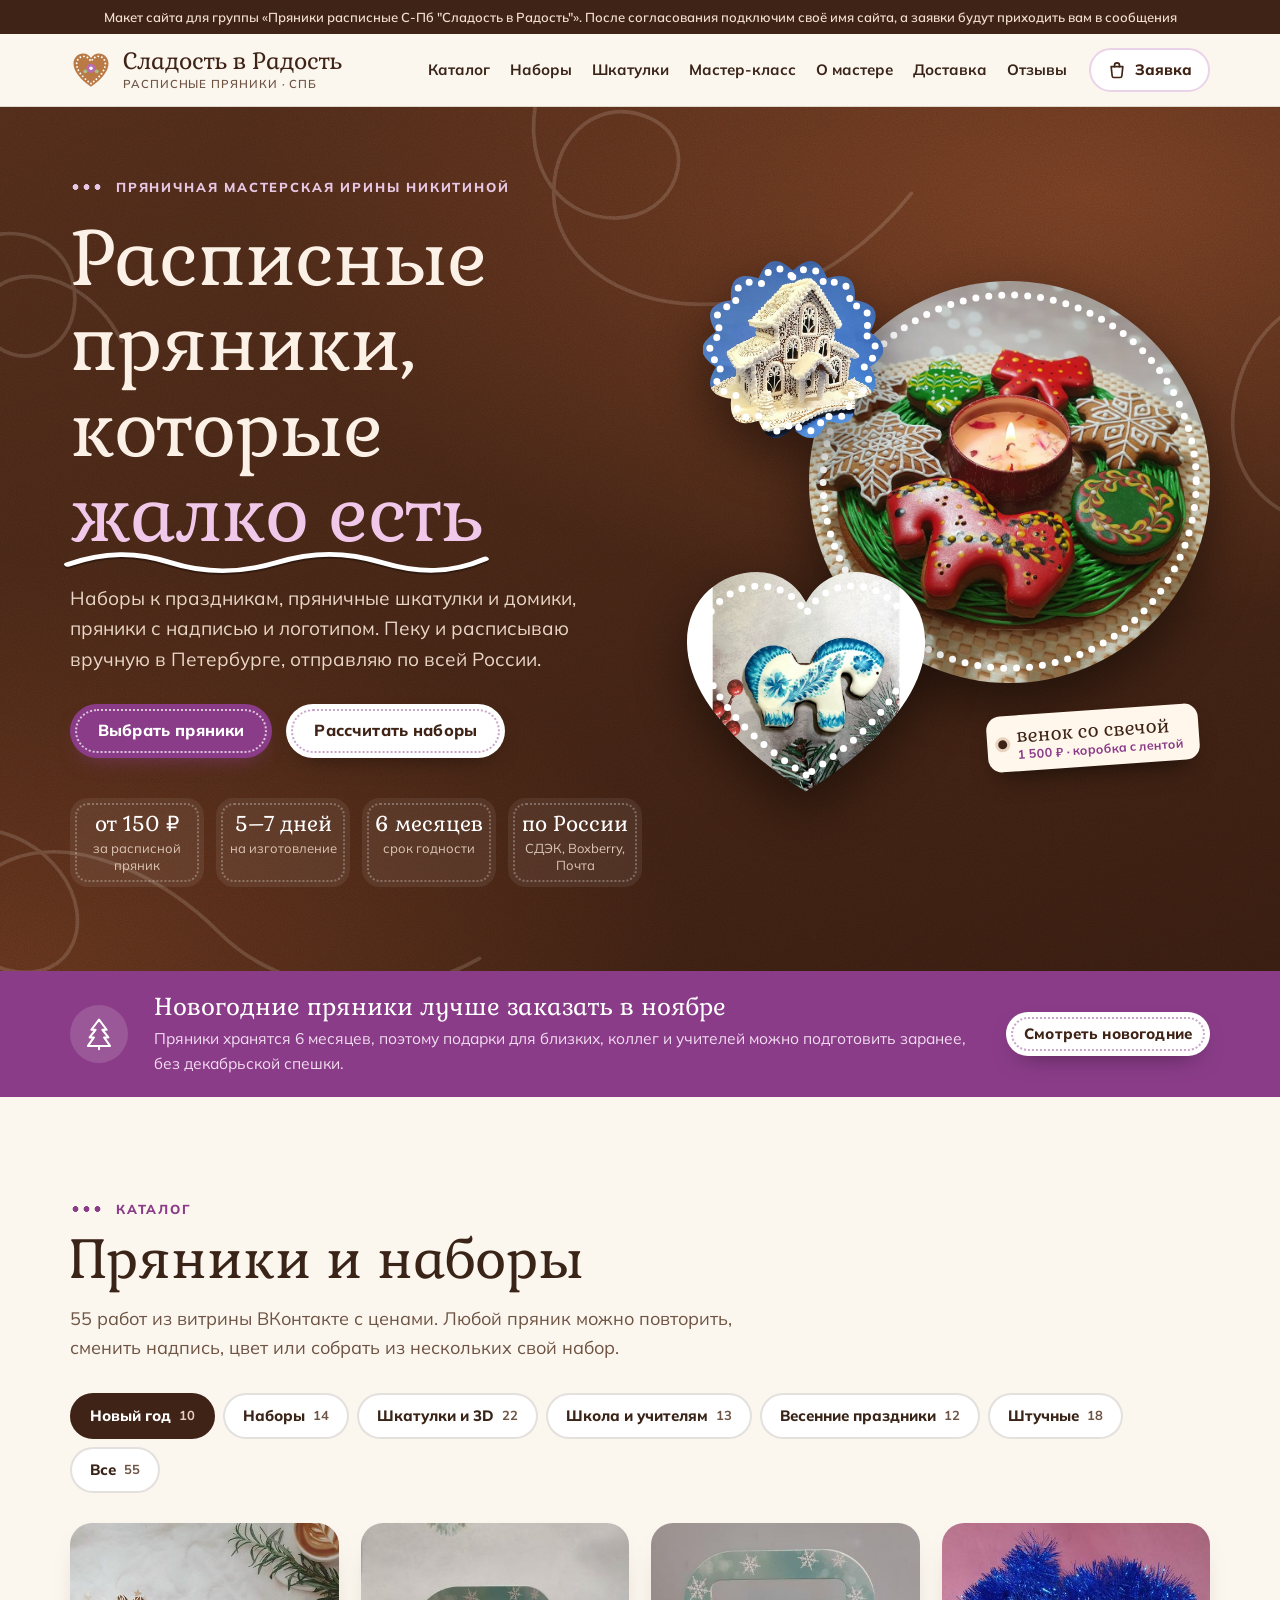
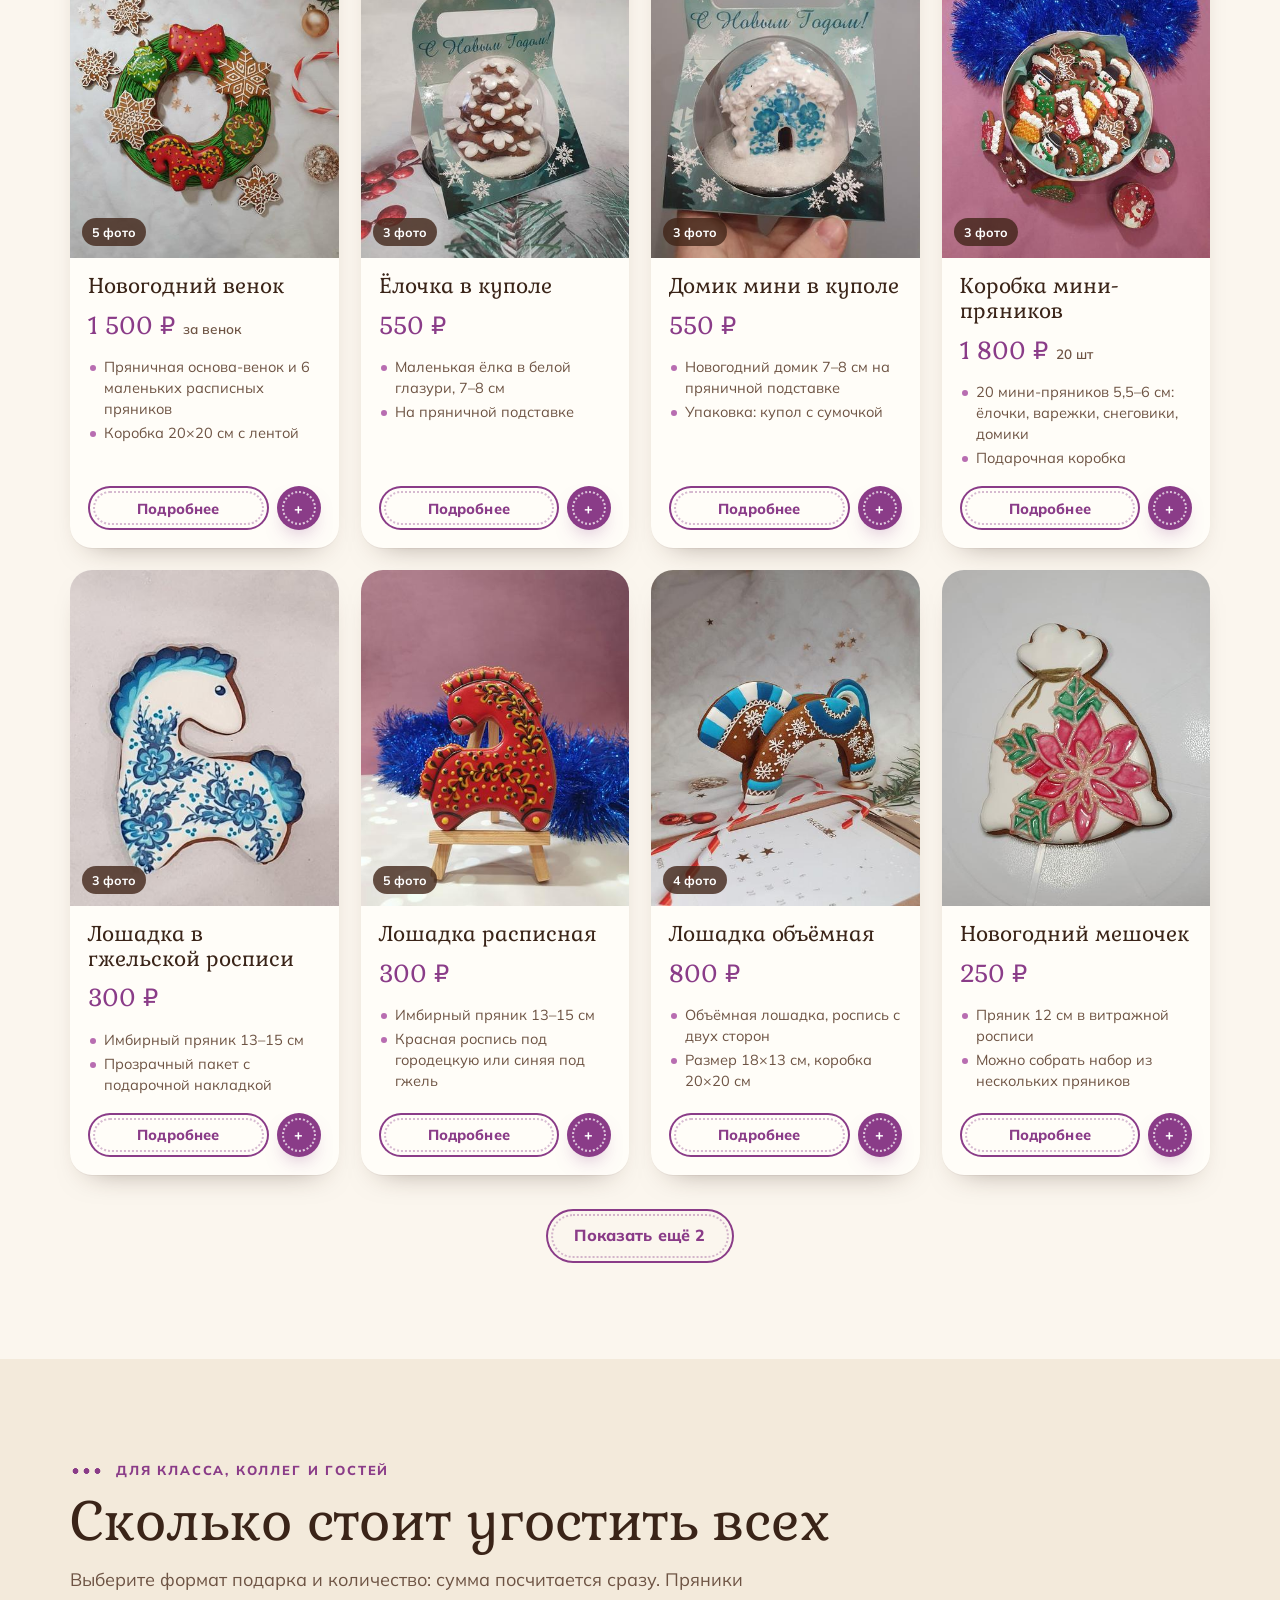
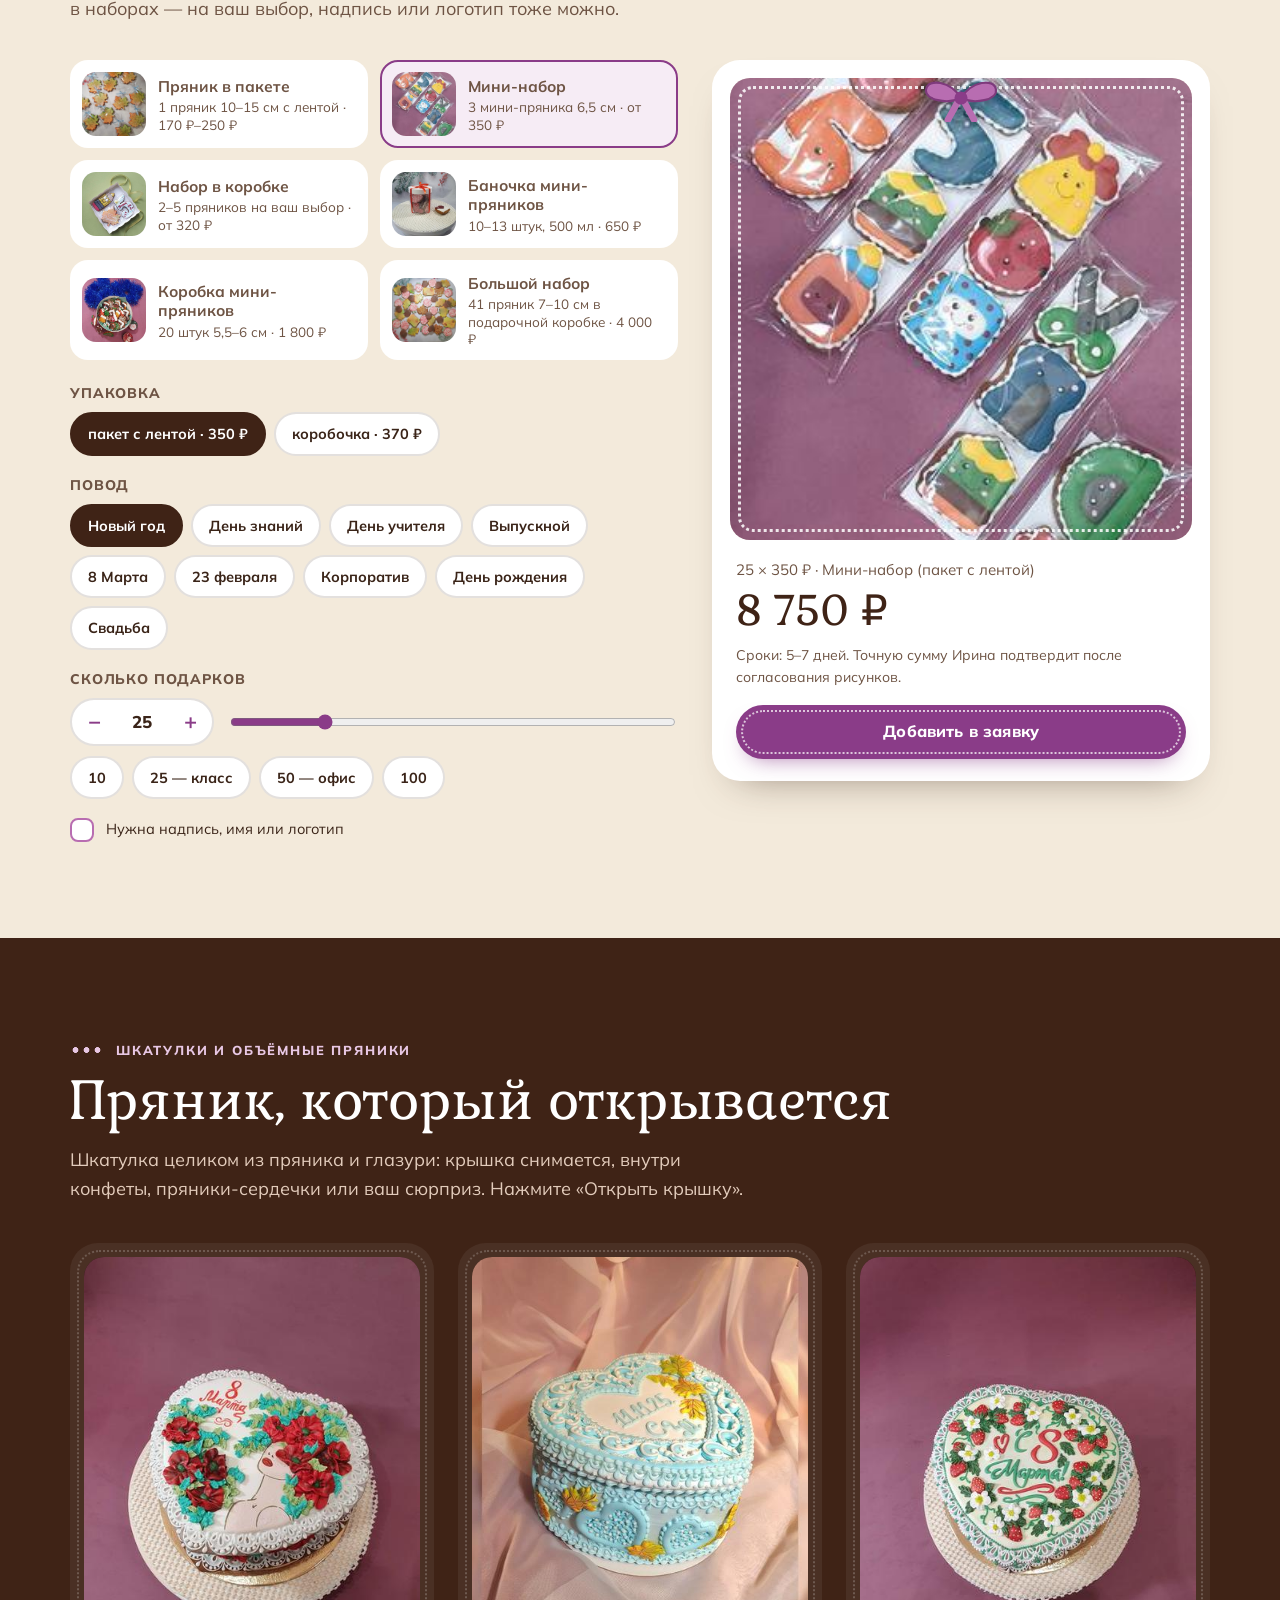
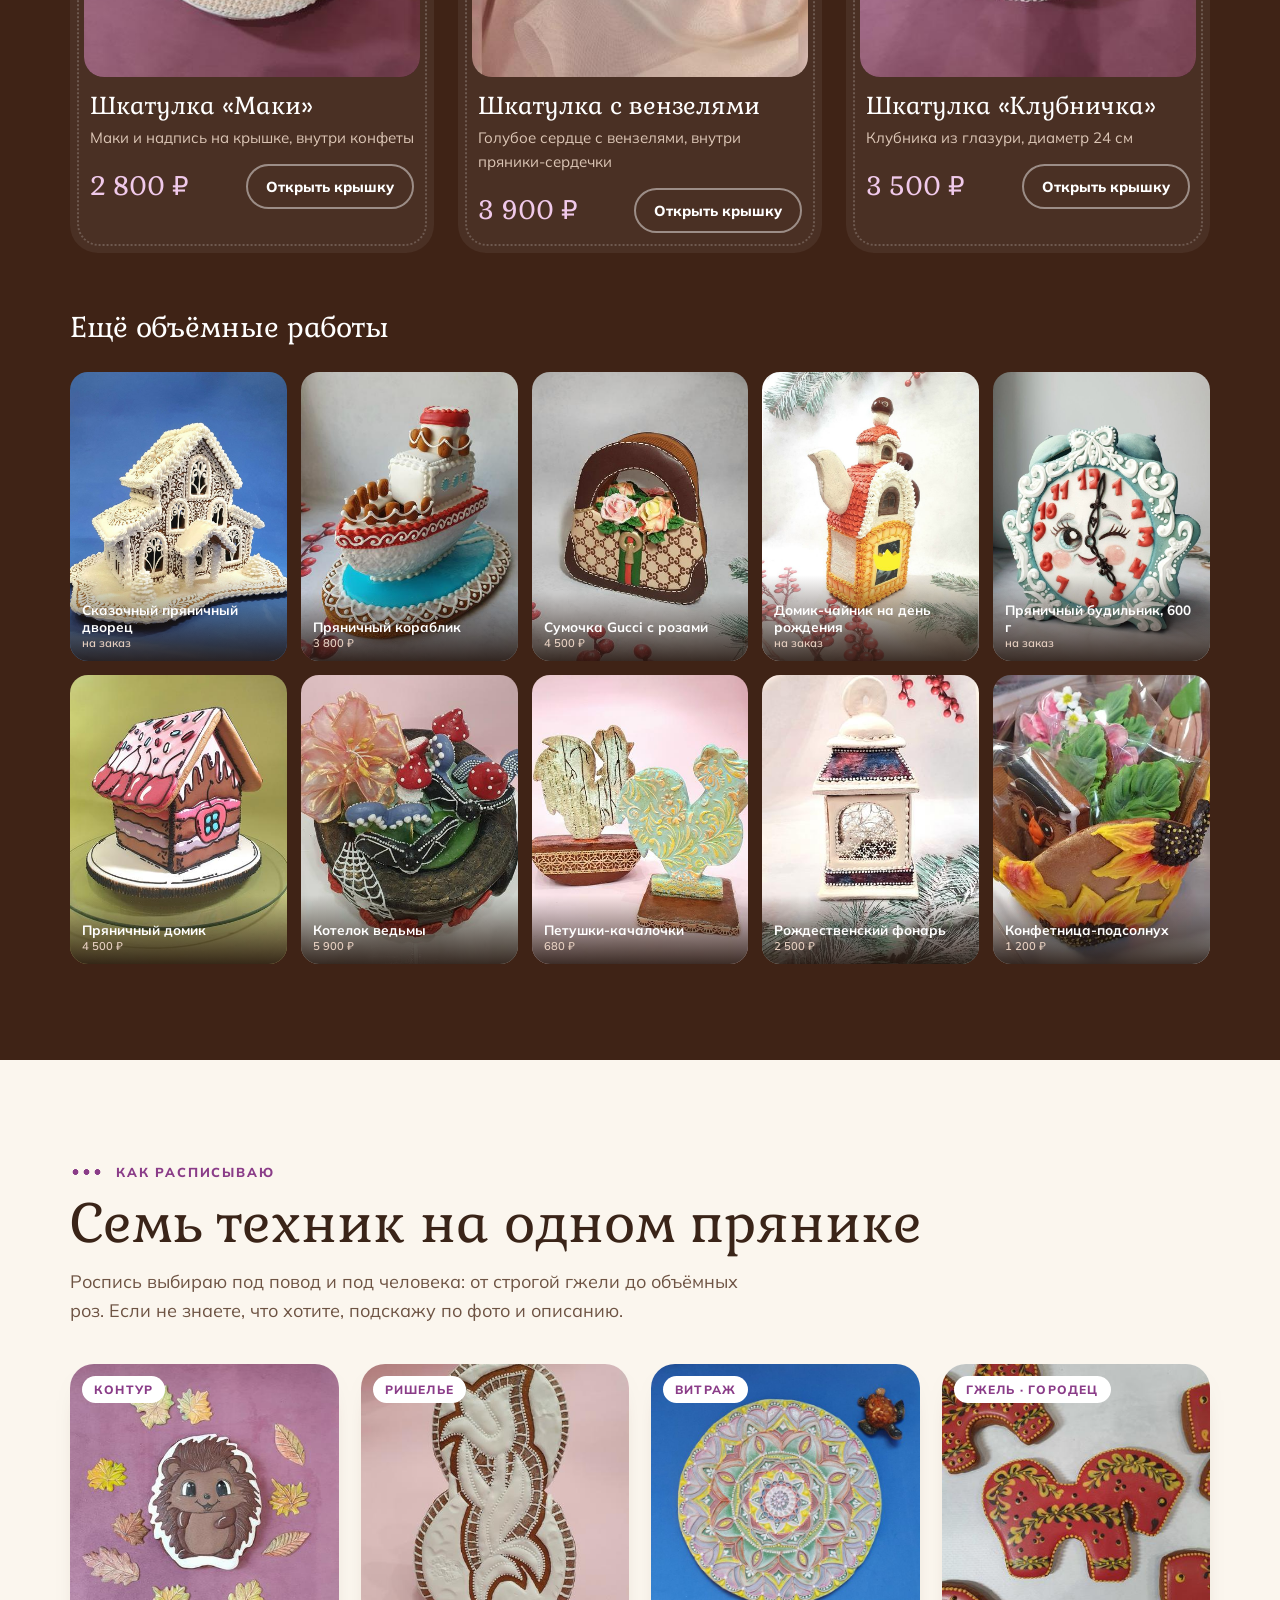
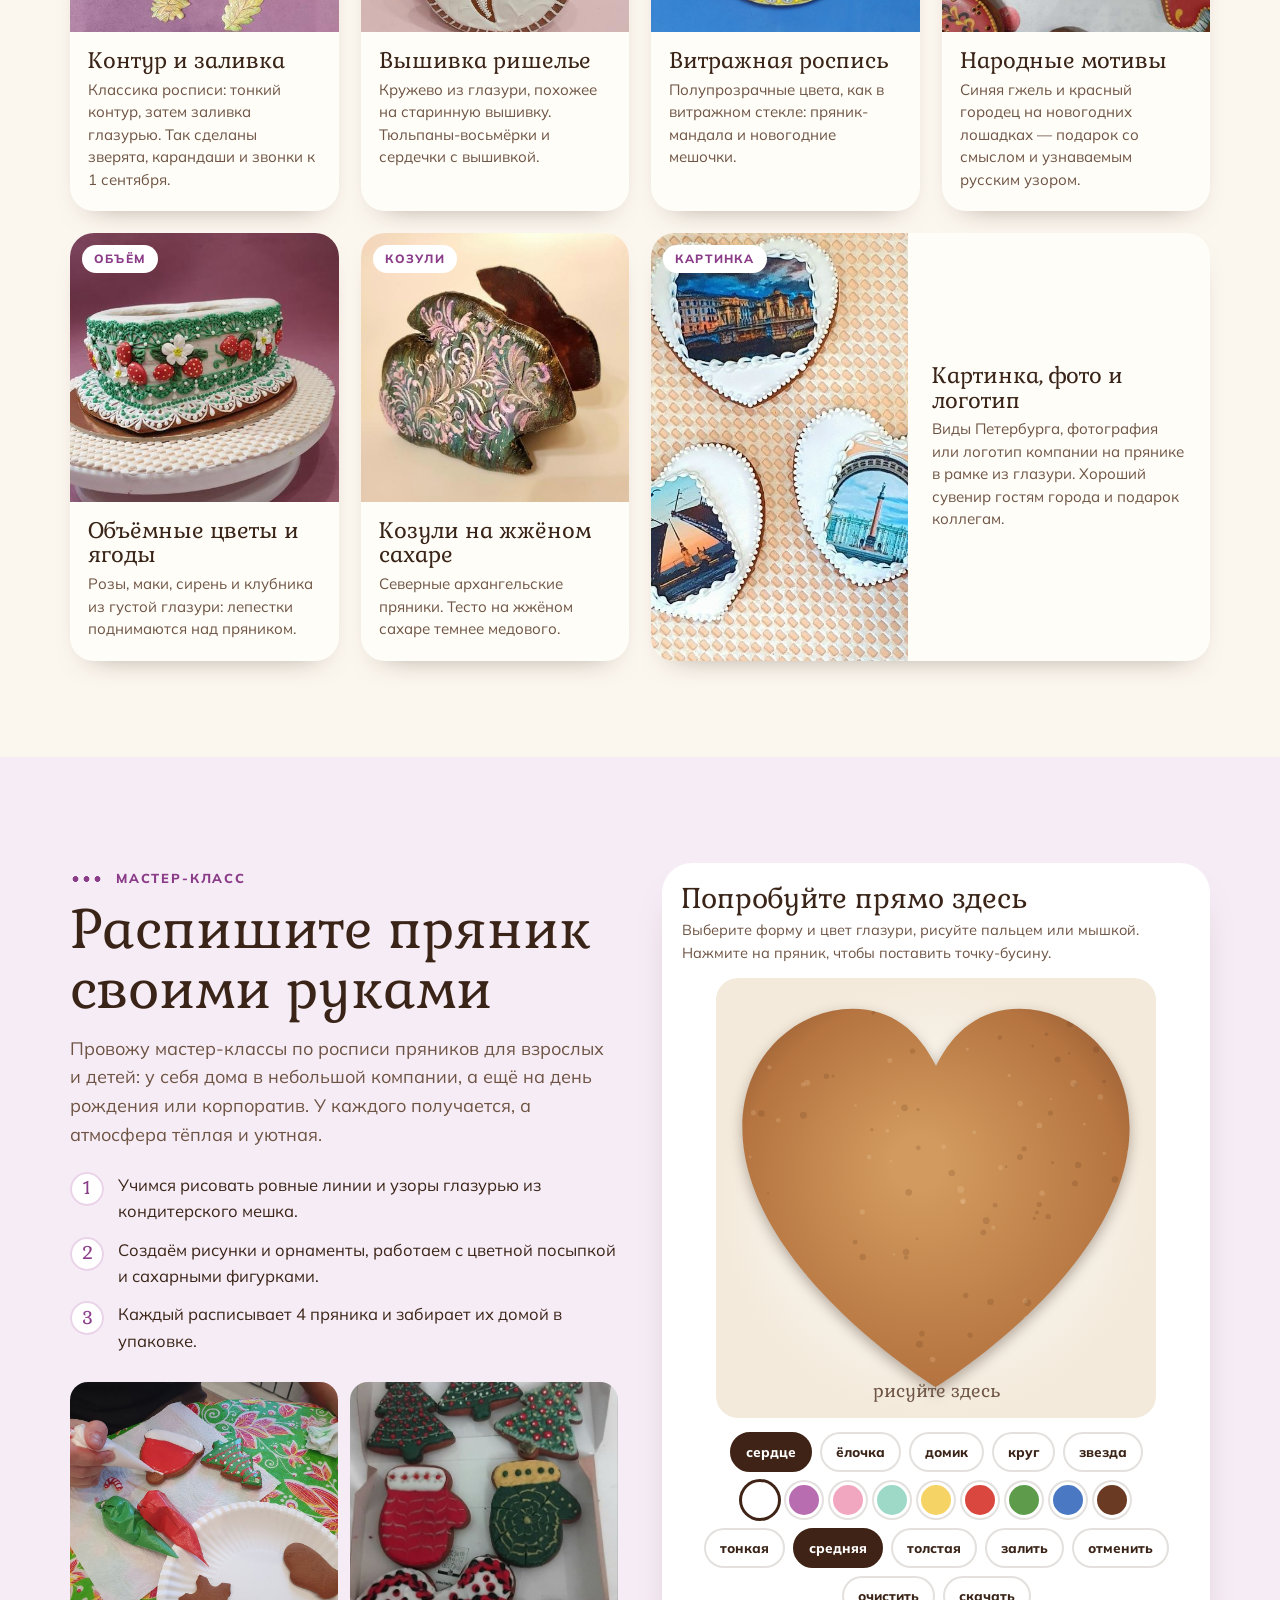
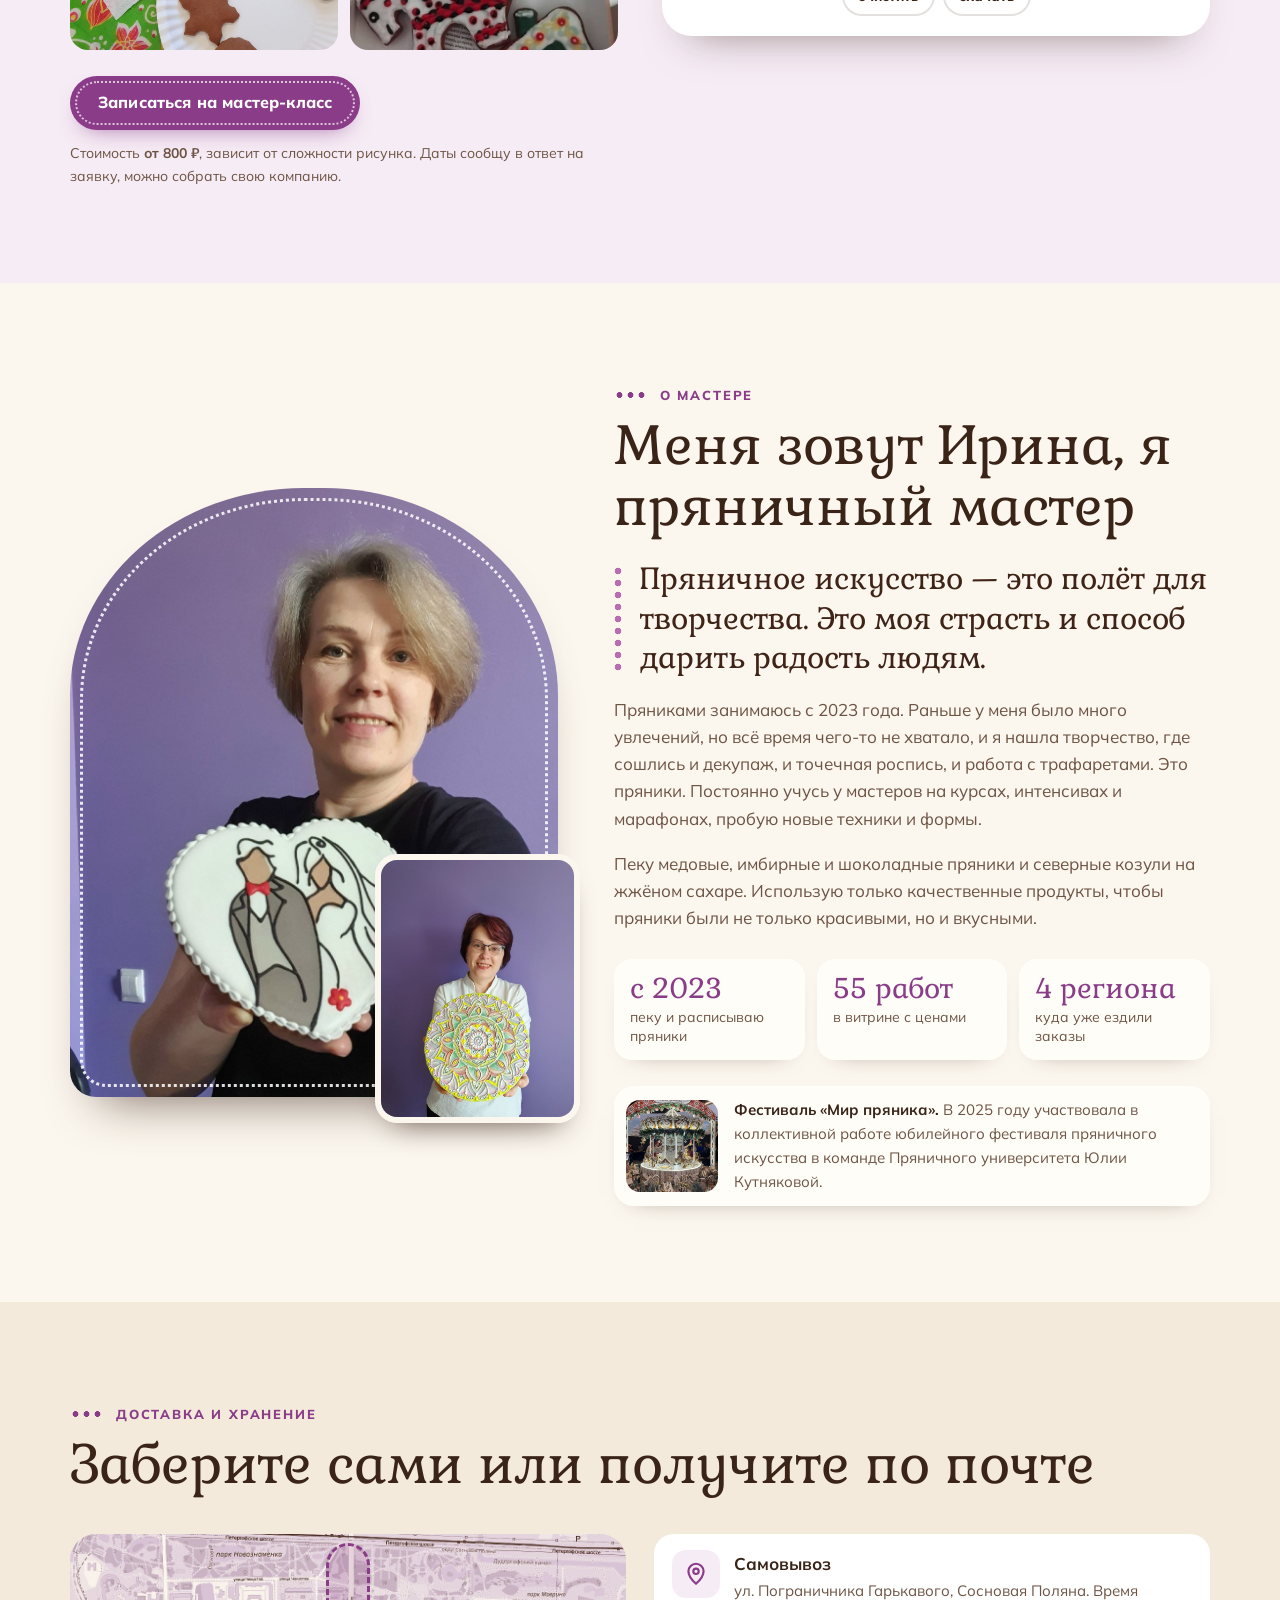
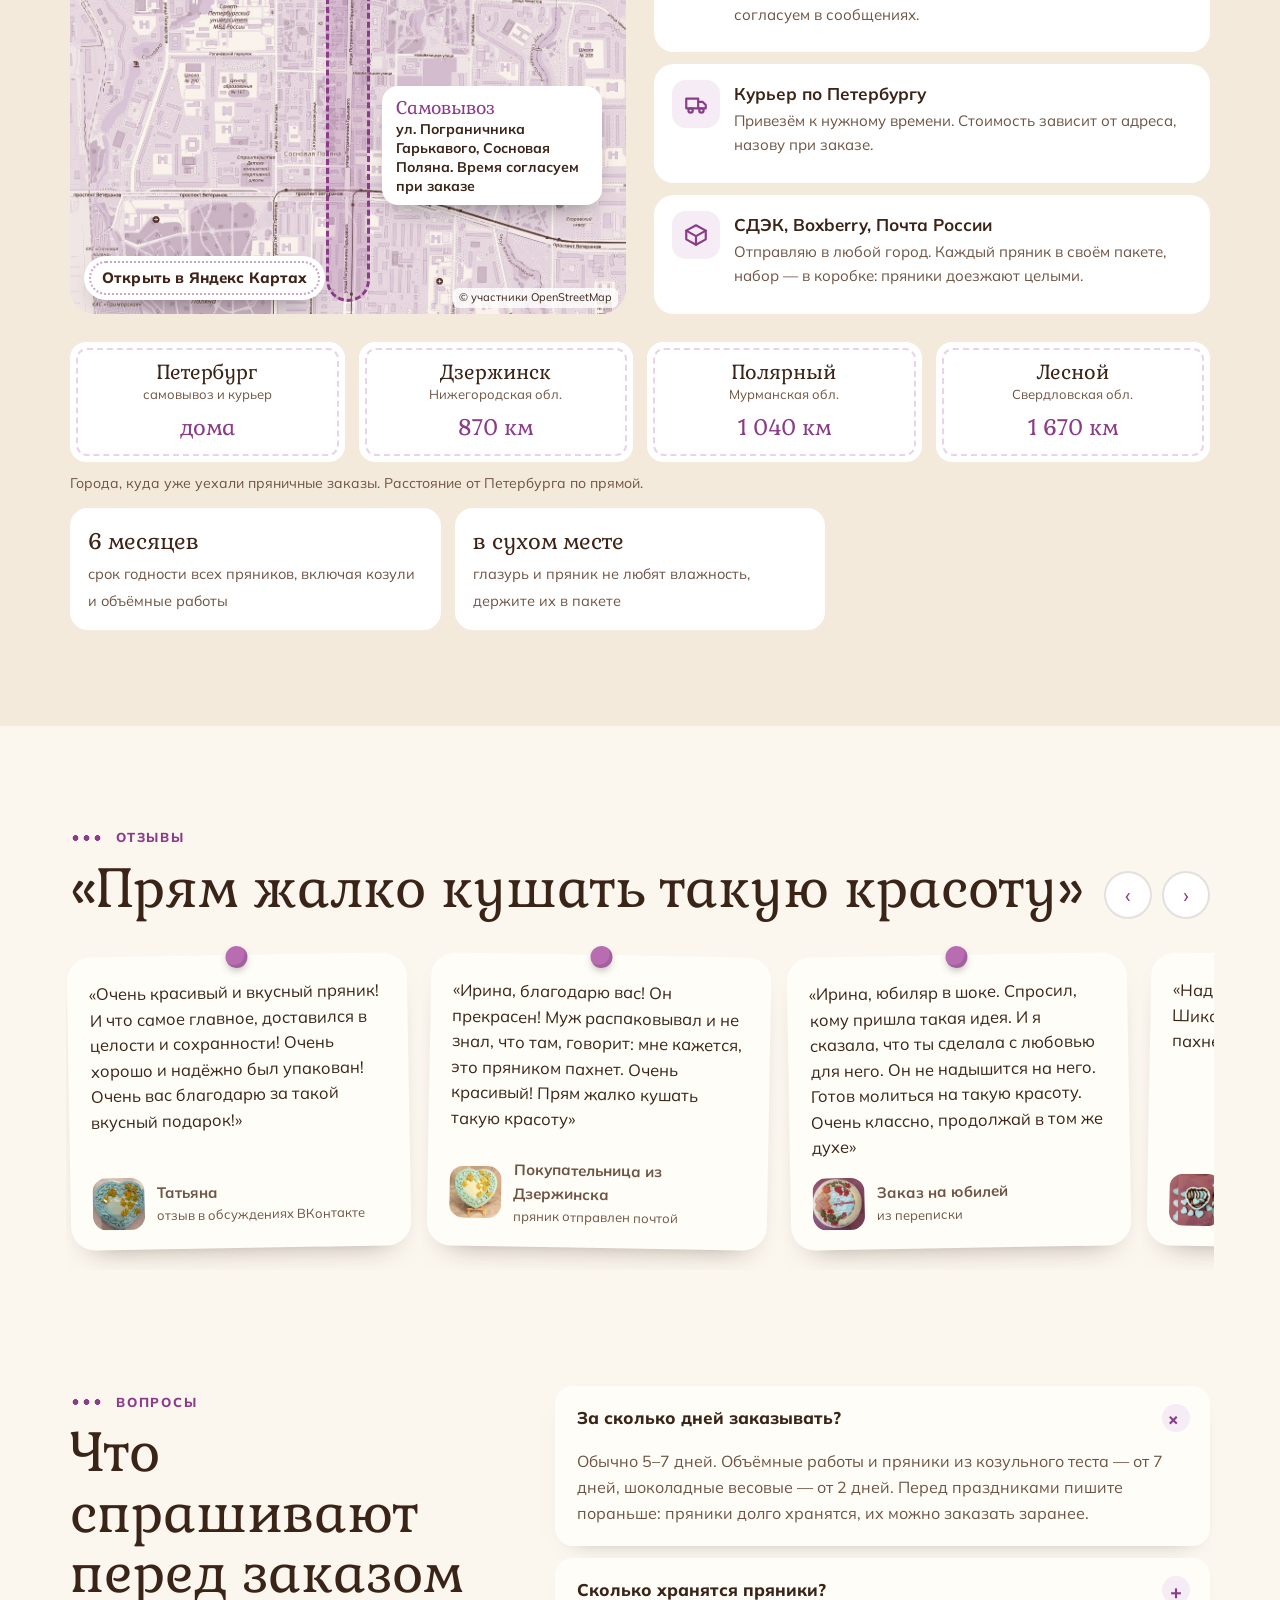
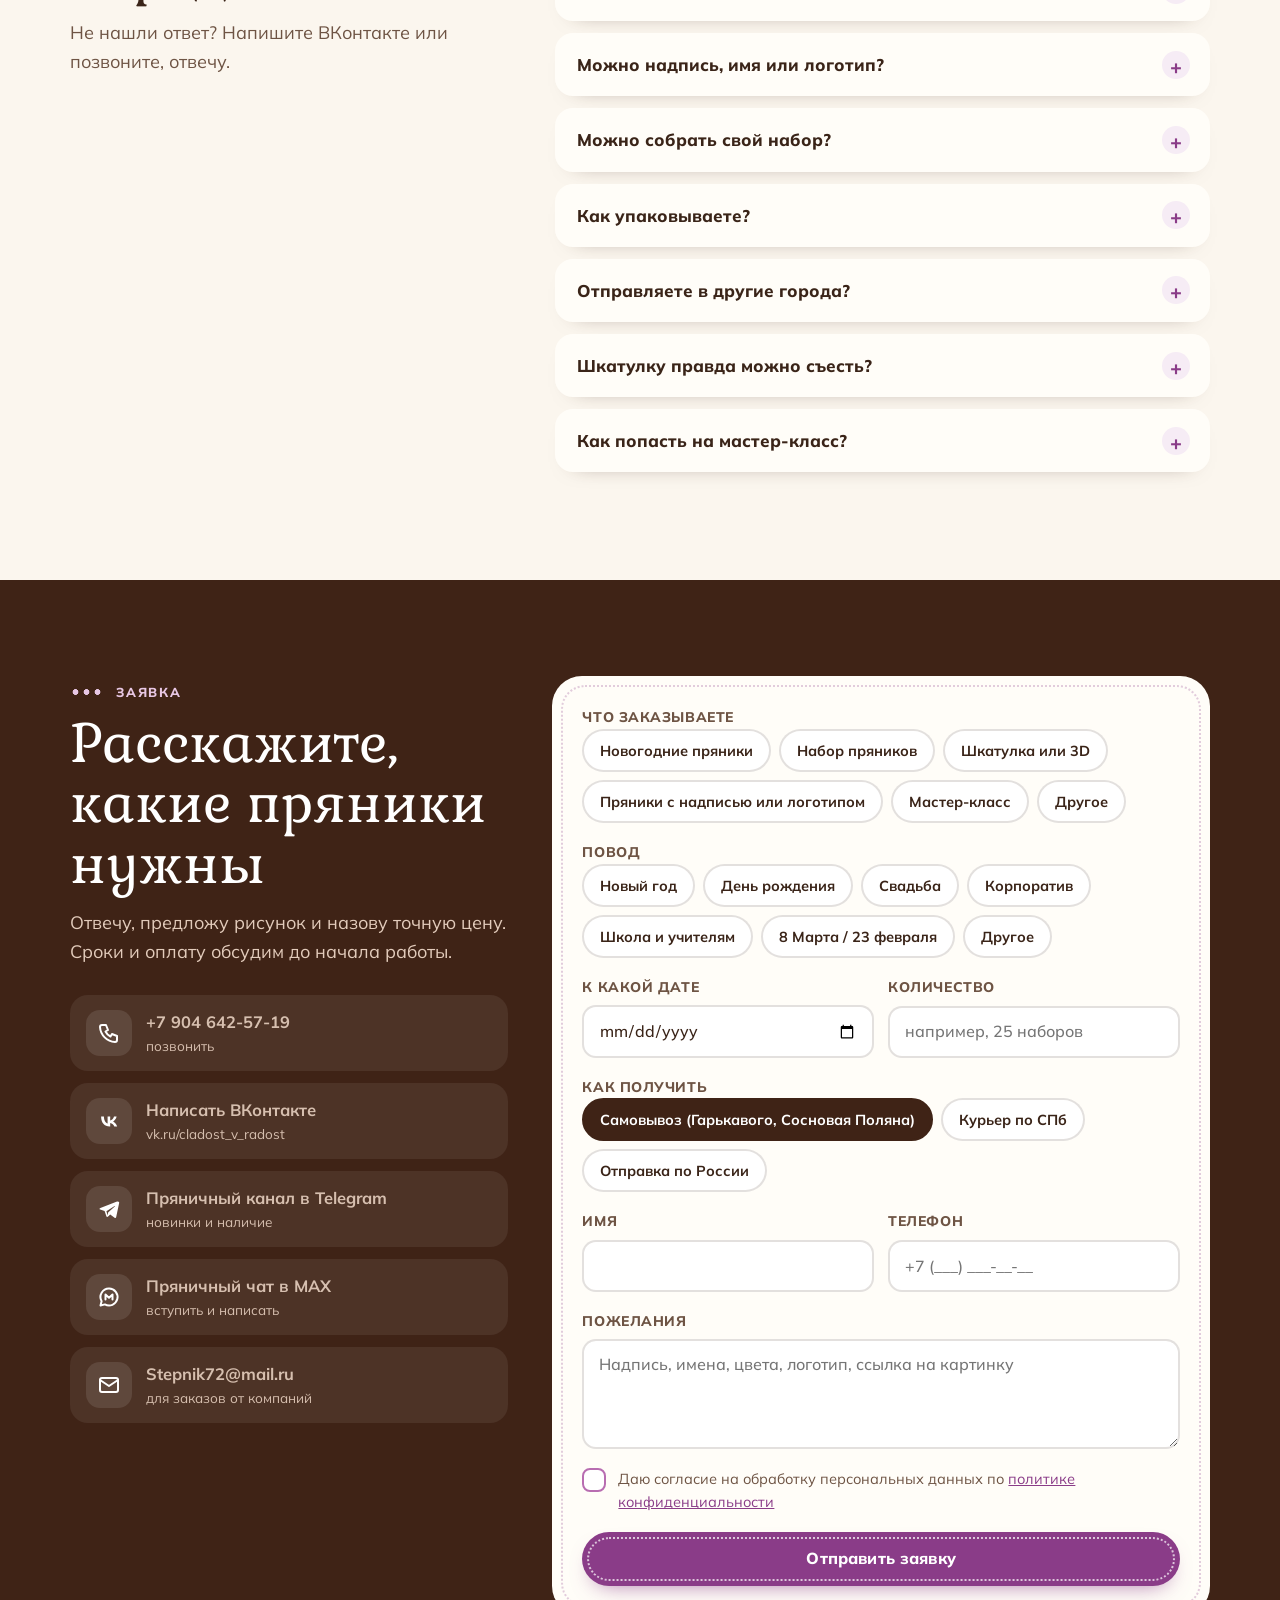
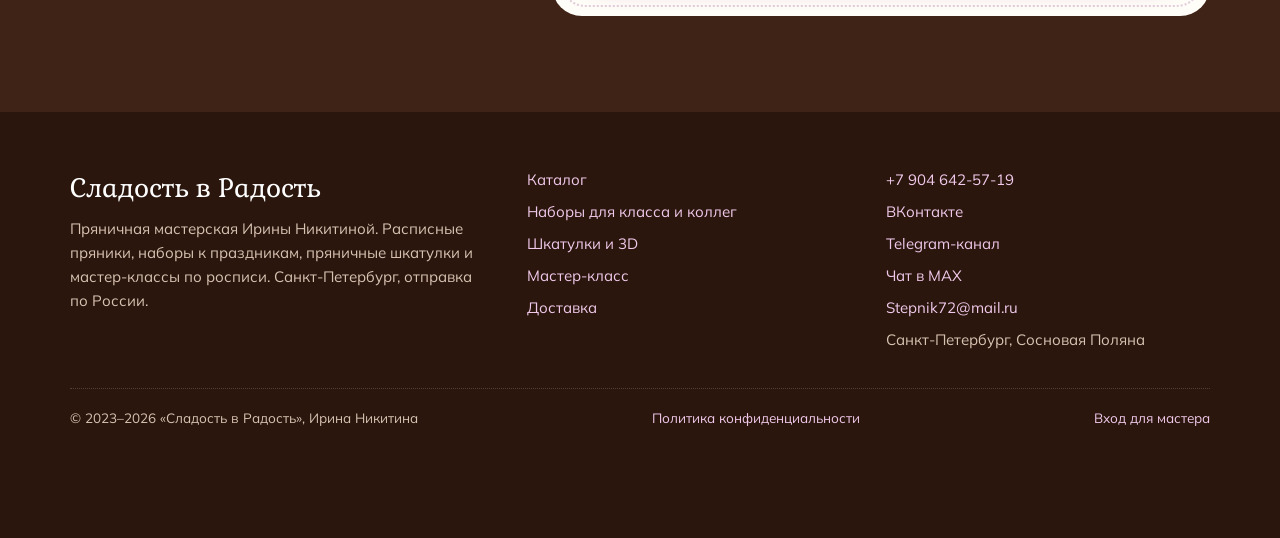
==== commit a31ea3ed: "Убрал дубль в блоке хранения Co-Authored-By: Claude Opus 5.5 <noreply@anthropic.com>" ====
--- a/index.html
+++ b/index.html
@@ -755,7 +755,6 @@
     <p class="note" style="margin-top:10px">Города, куда уже уехали пряничные заказы. Расстояние от Петербурга по прямой.</p>
     <div class="keep">
       <div><b>6 месяцев</b><span>срок годности всех пряников, включая козули и объёмные работы</span></div>
-      <div><b>в пакете</b><span>храните пряники в сухом месте, без солнца</span></div>
       <div><b>в сухом месте</b><span>глазурь и пряник не любят влажность, держите их в пакете</span></div>
     </div>
   </div>
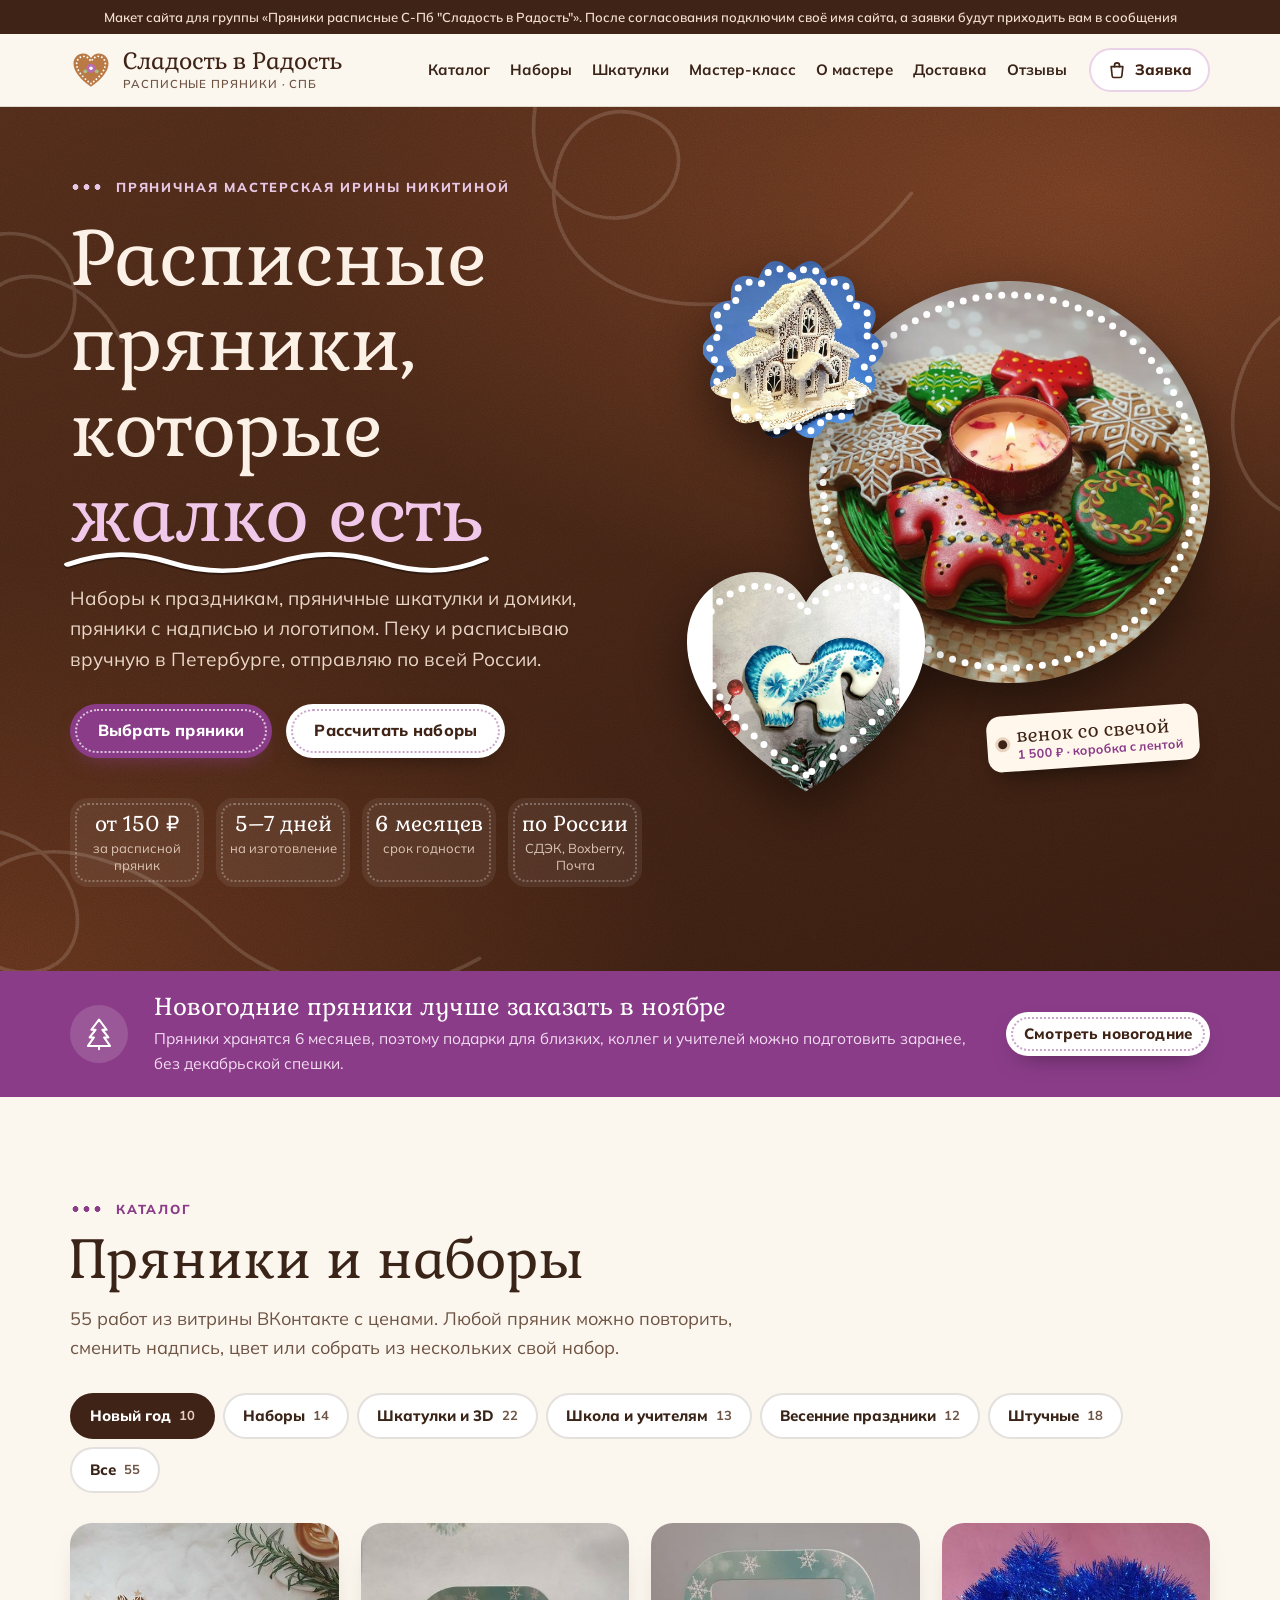
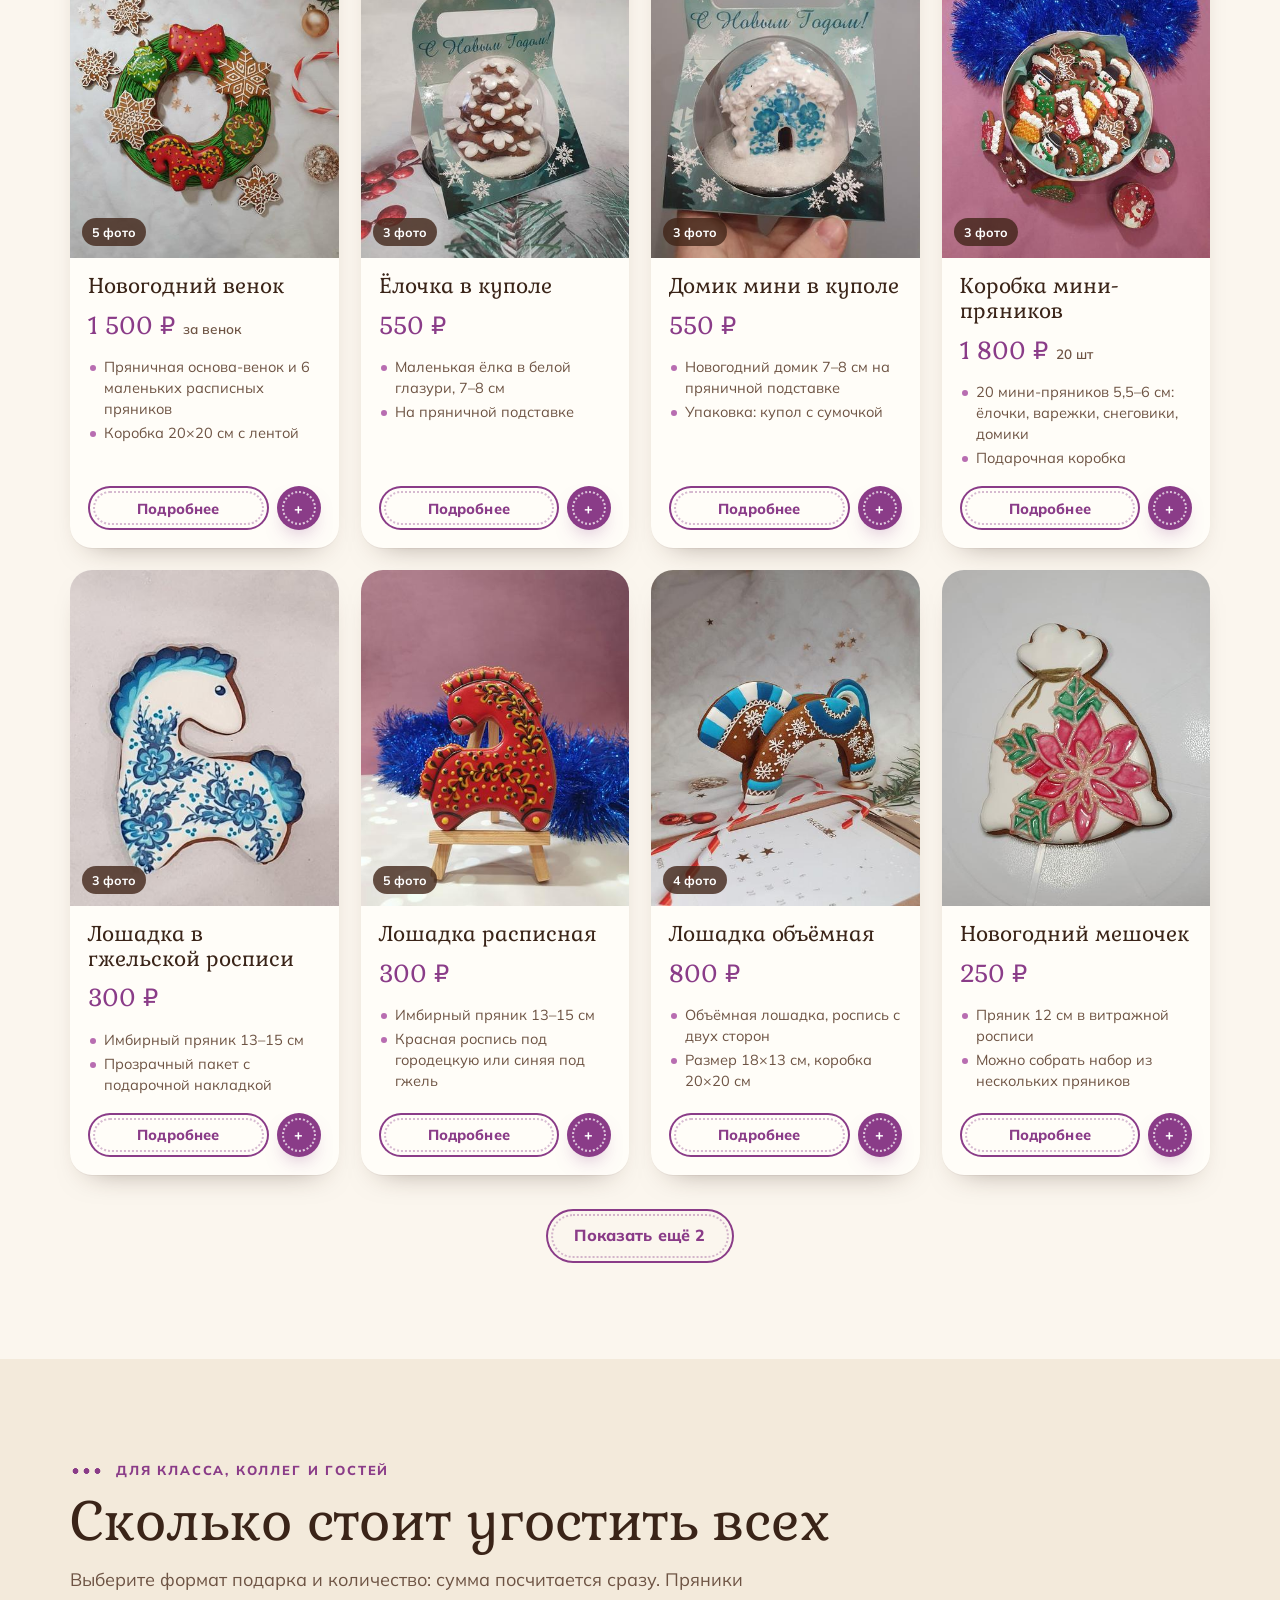
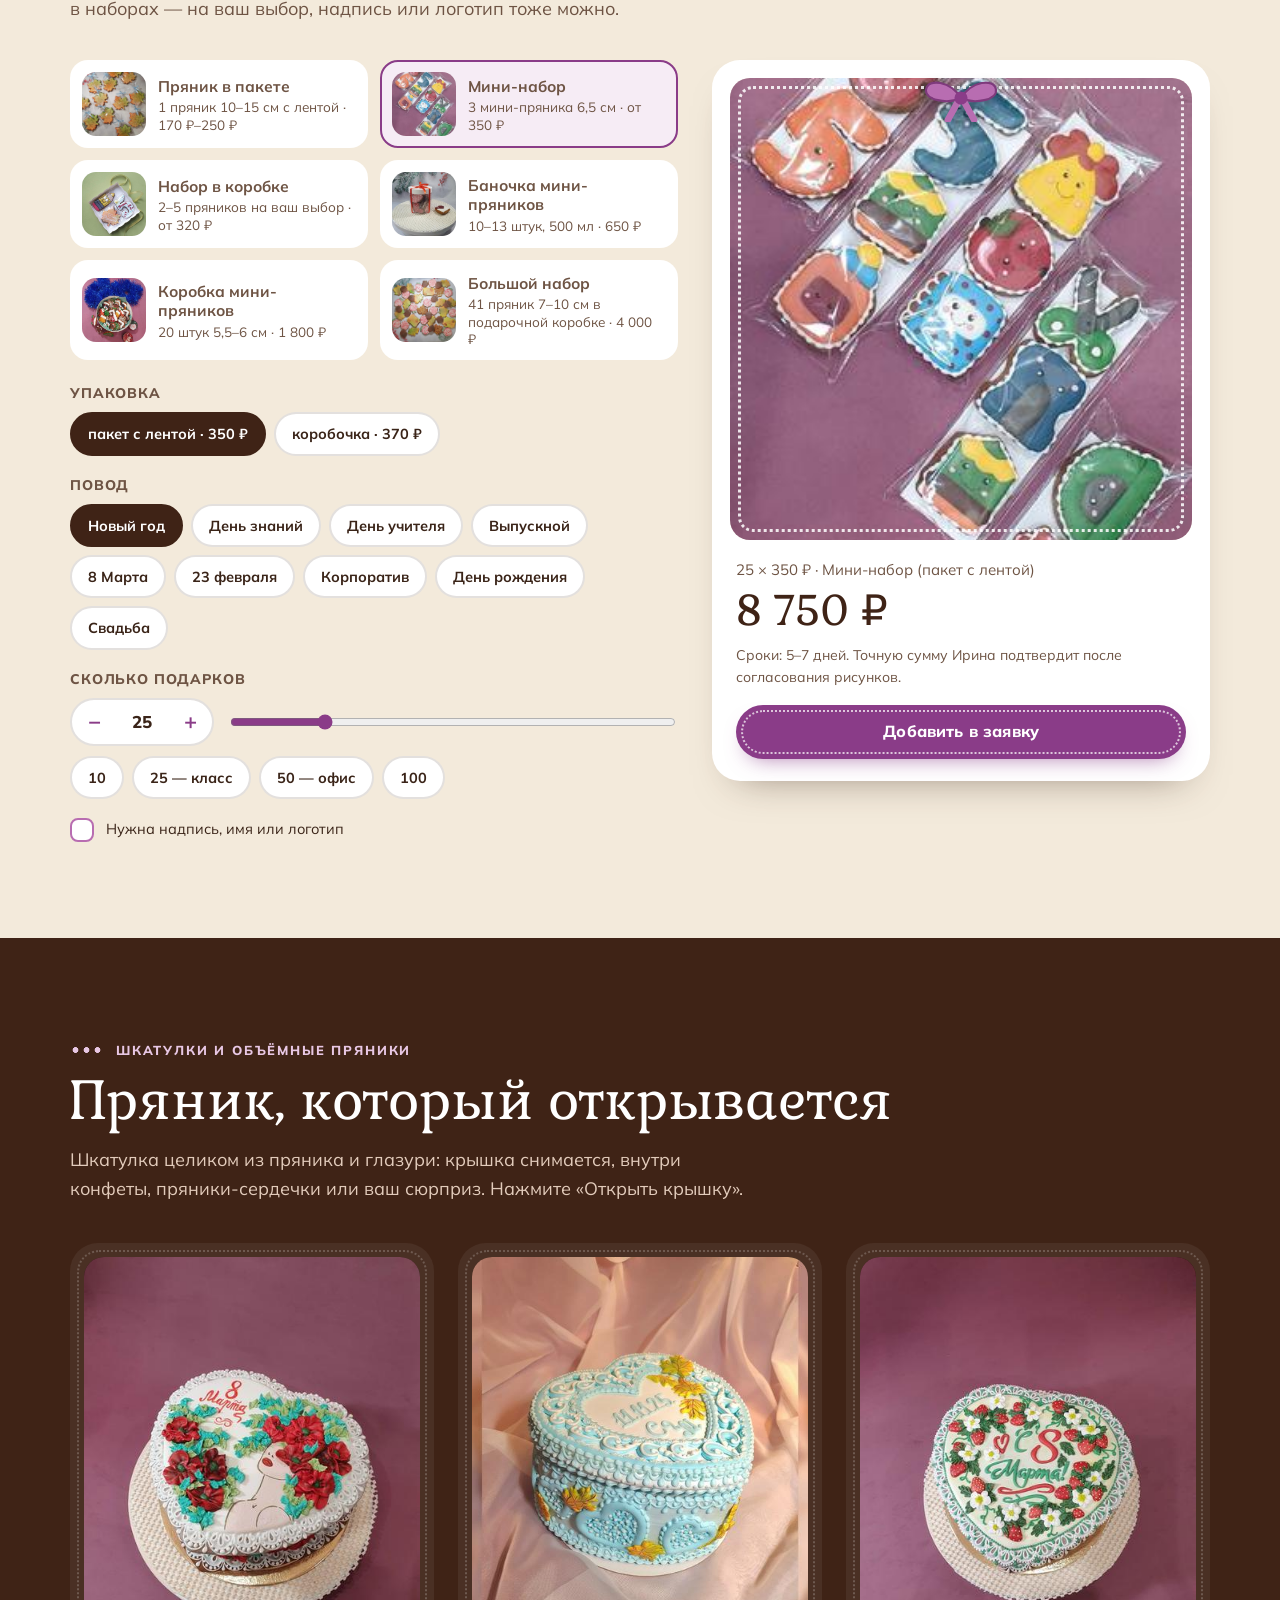
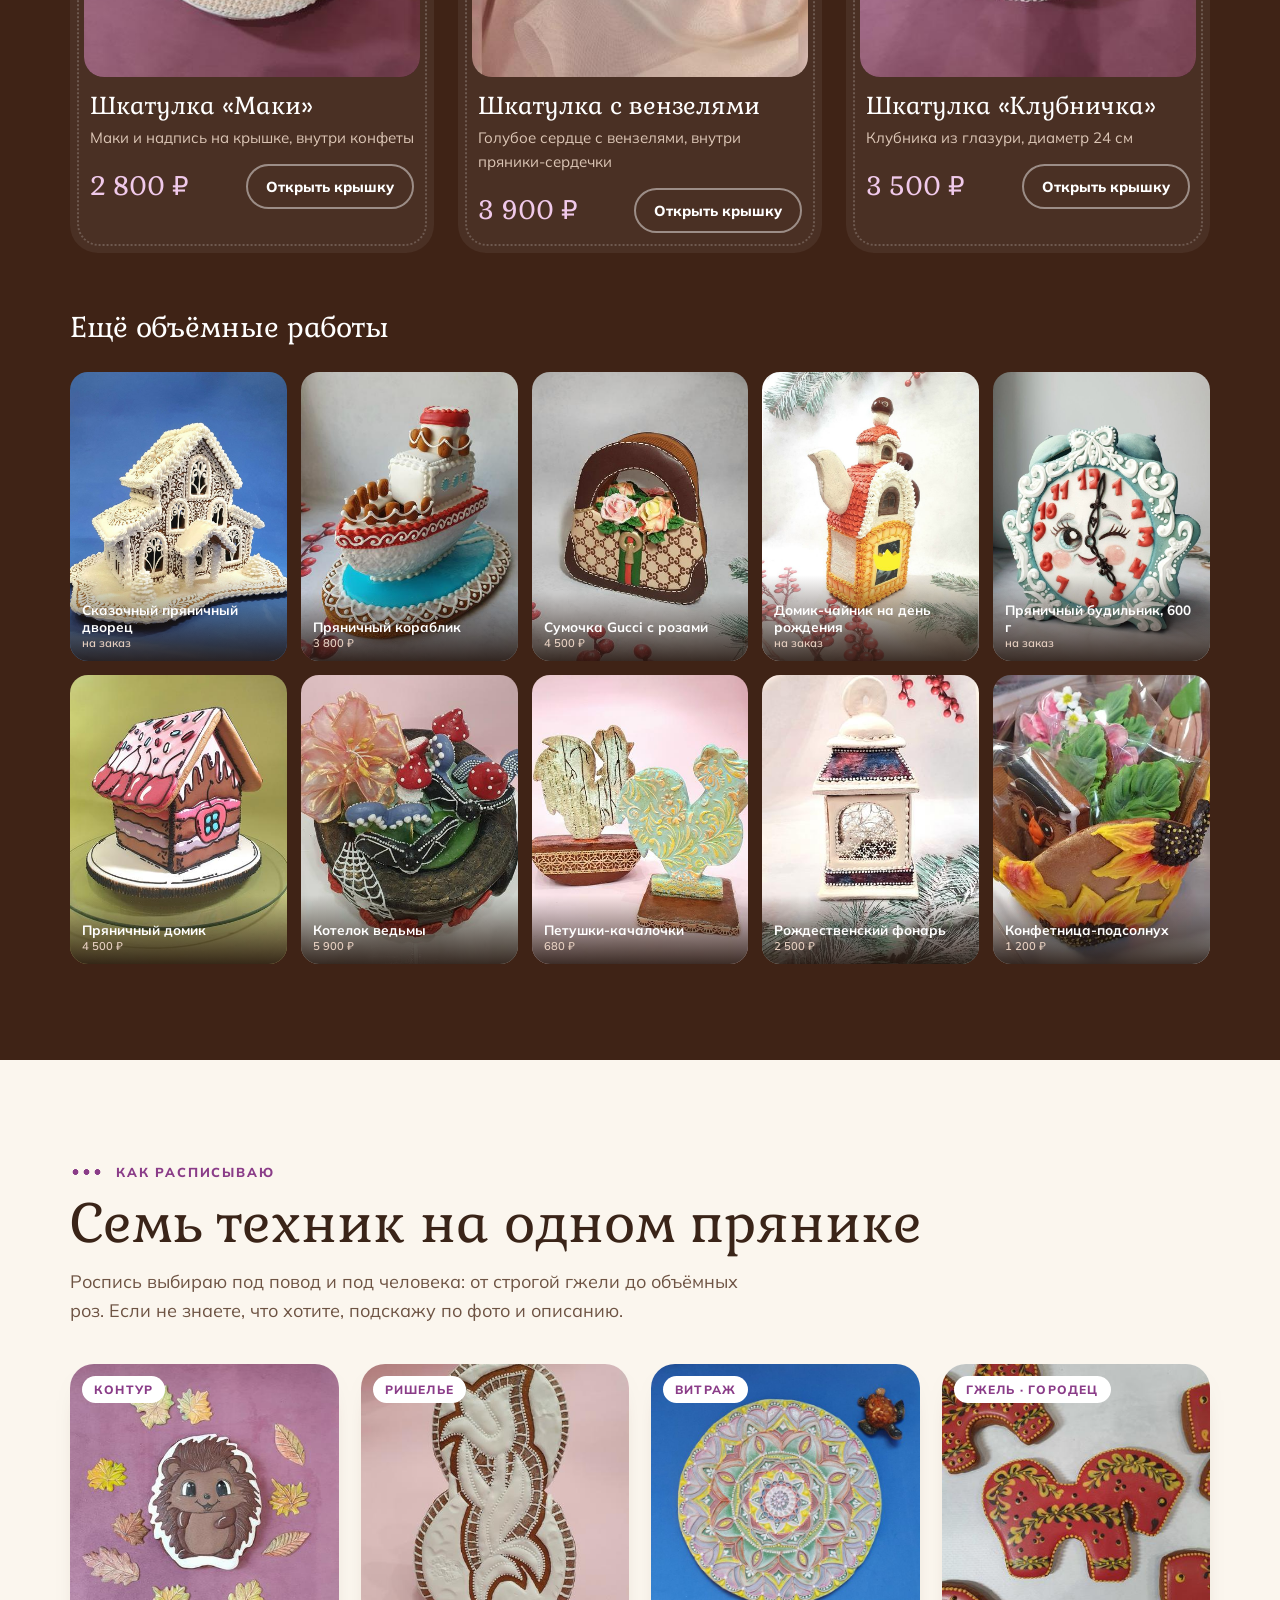
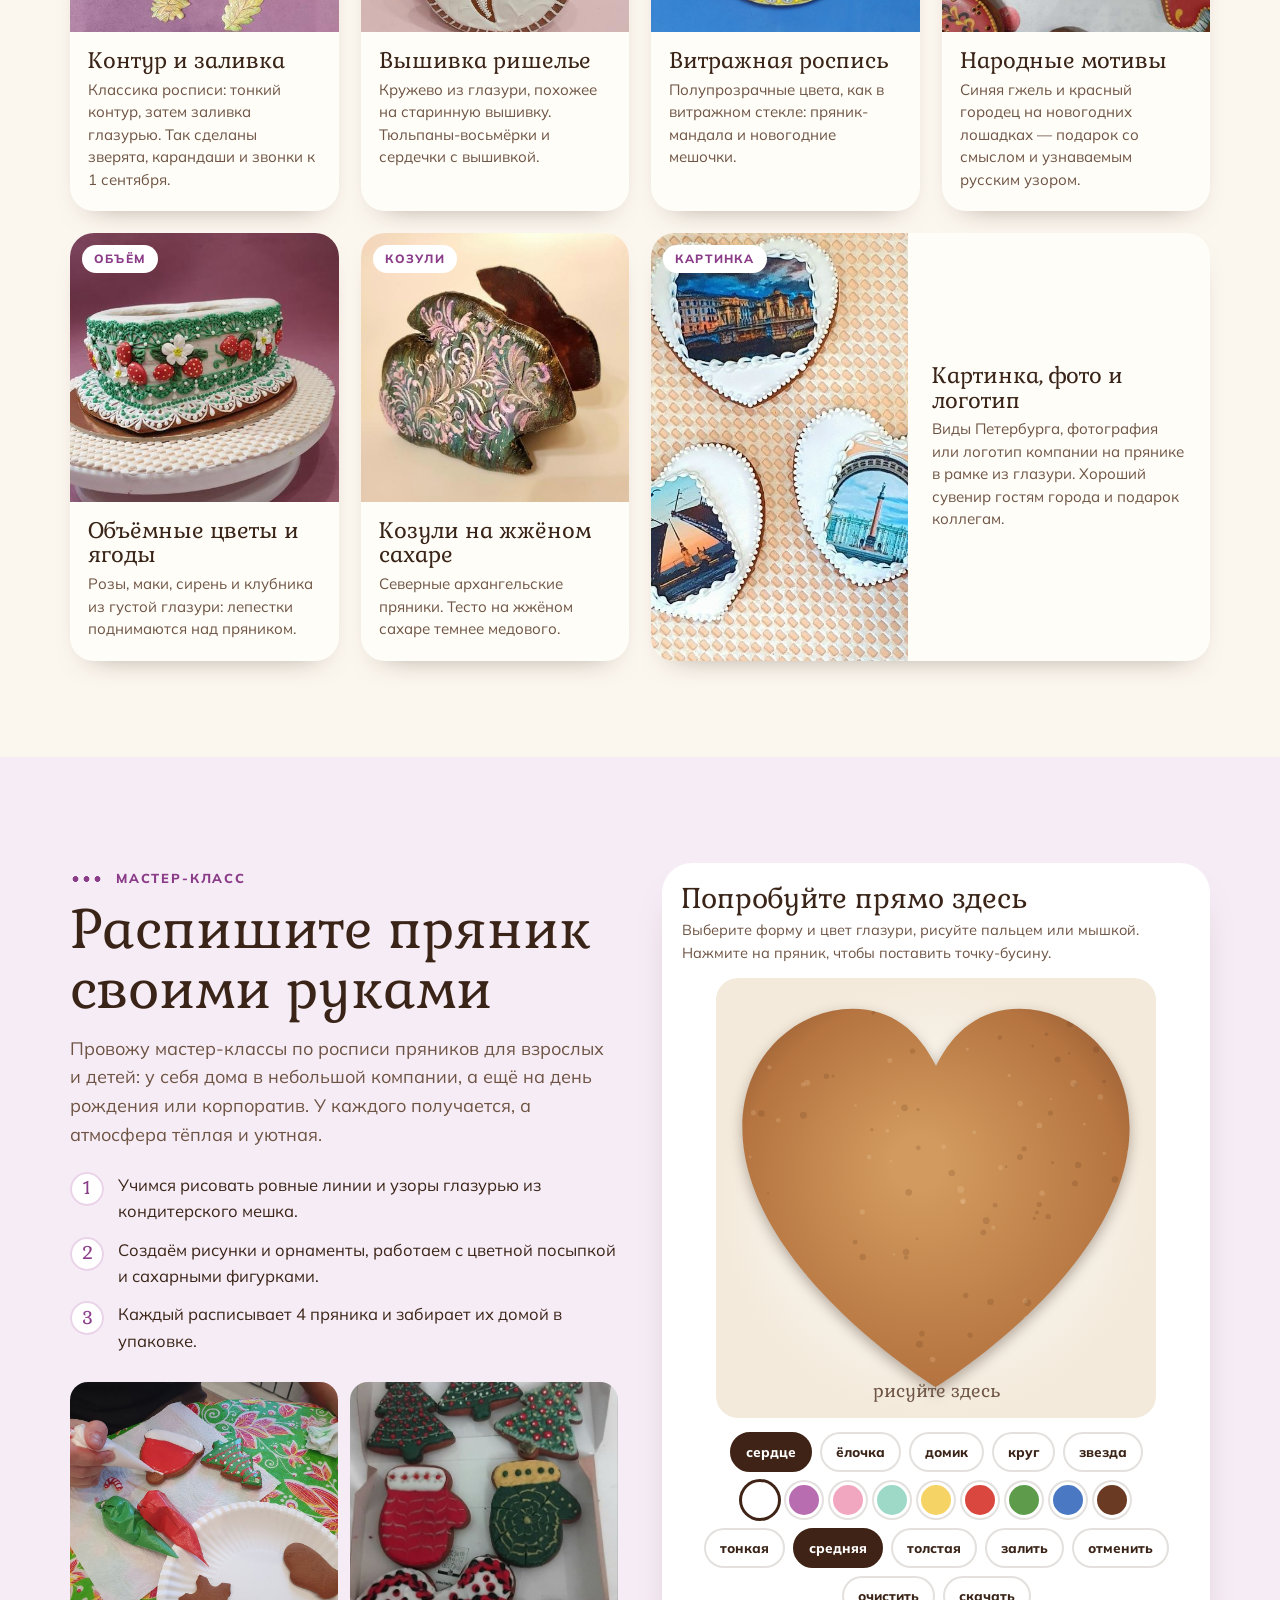
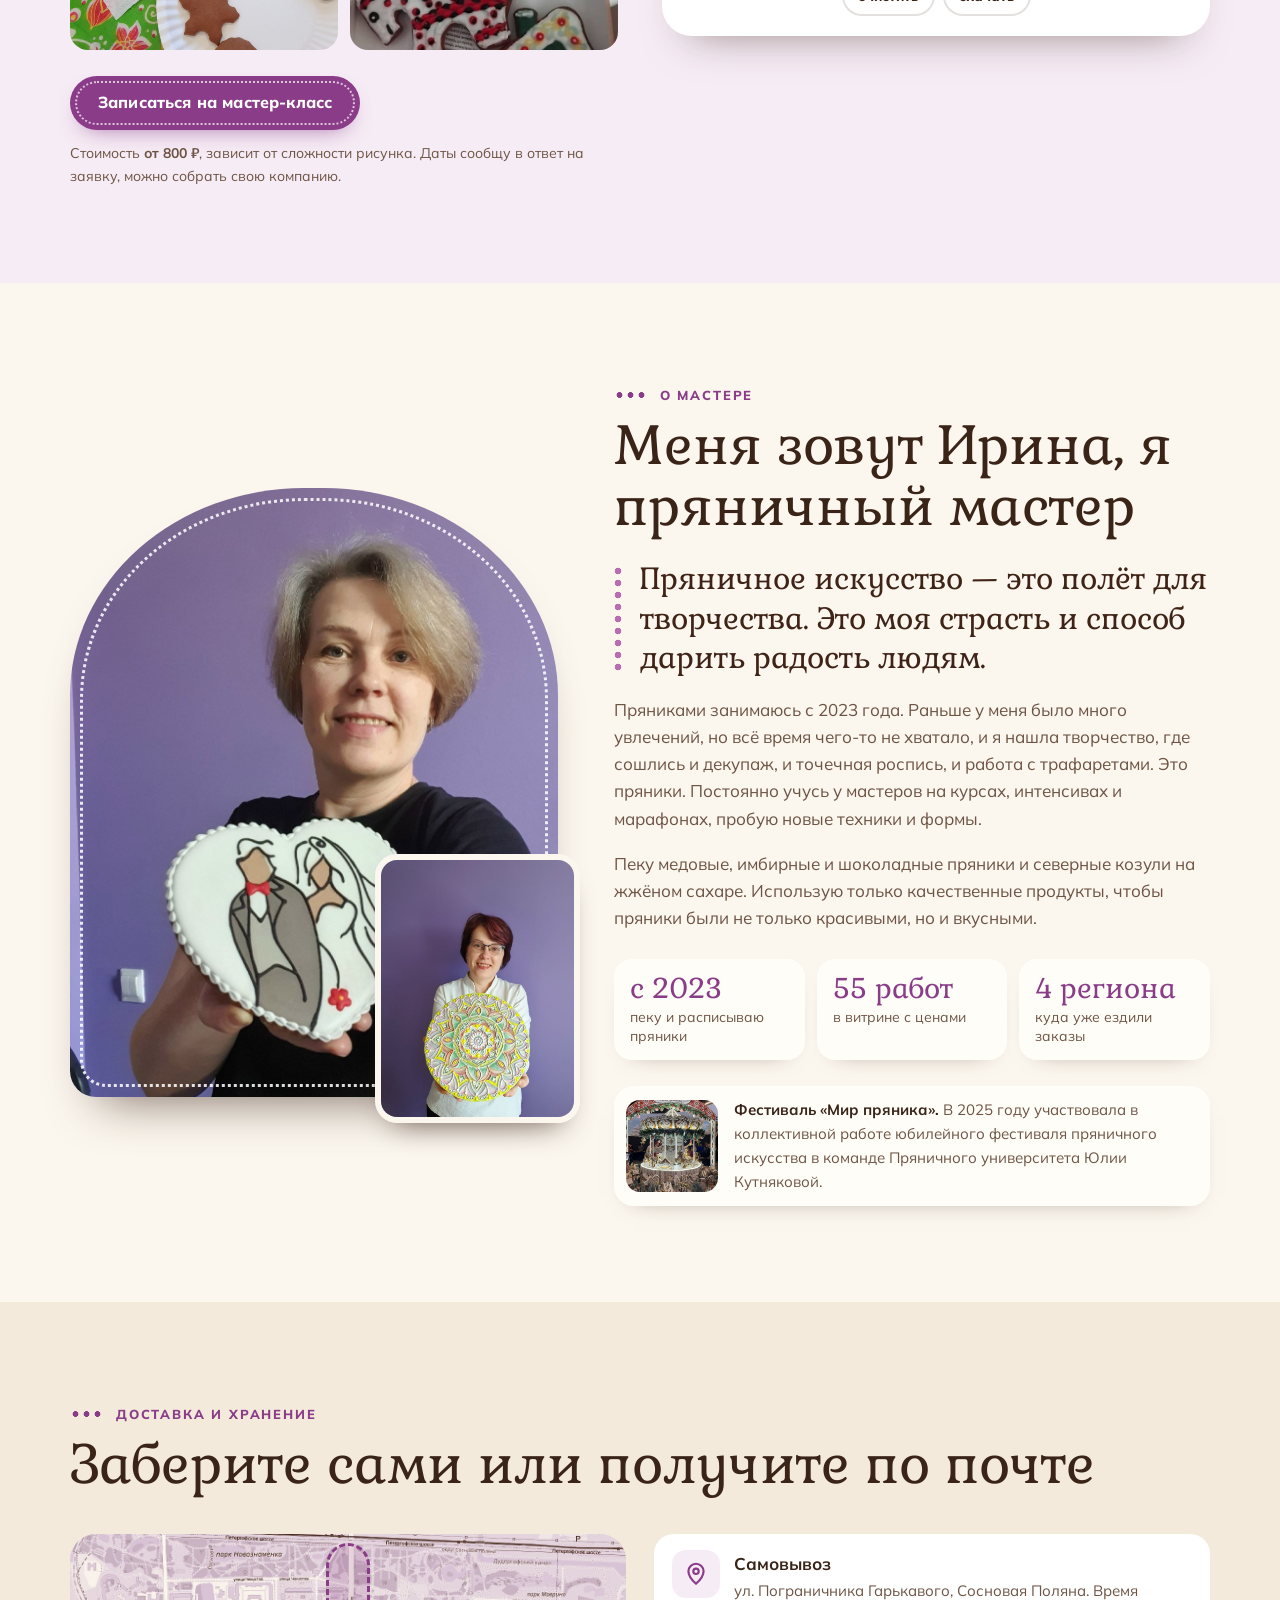
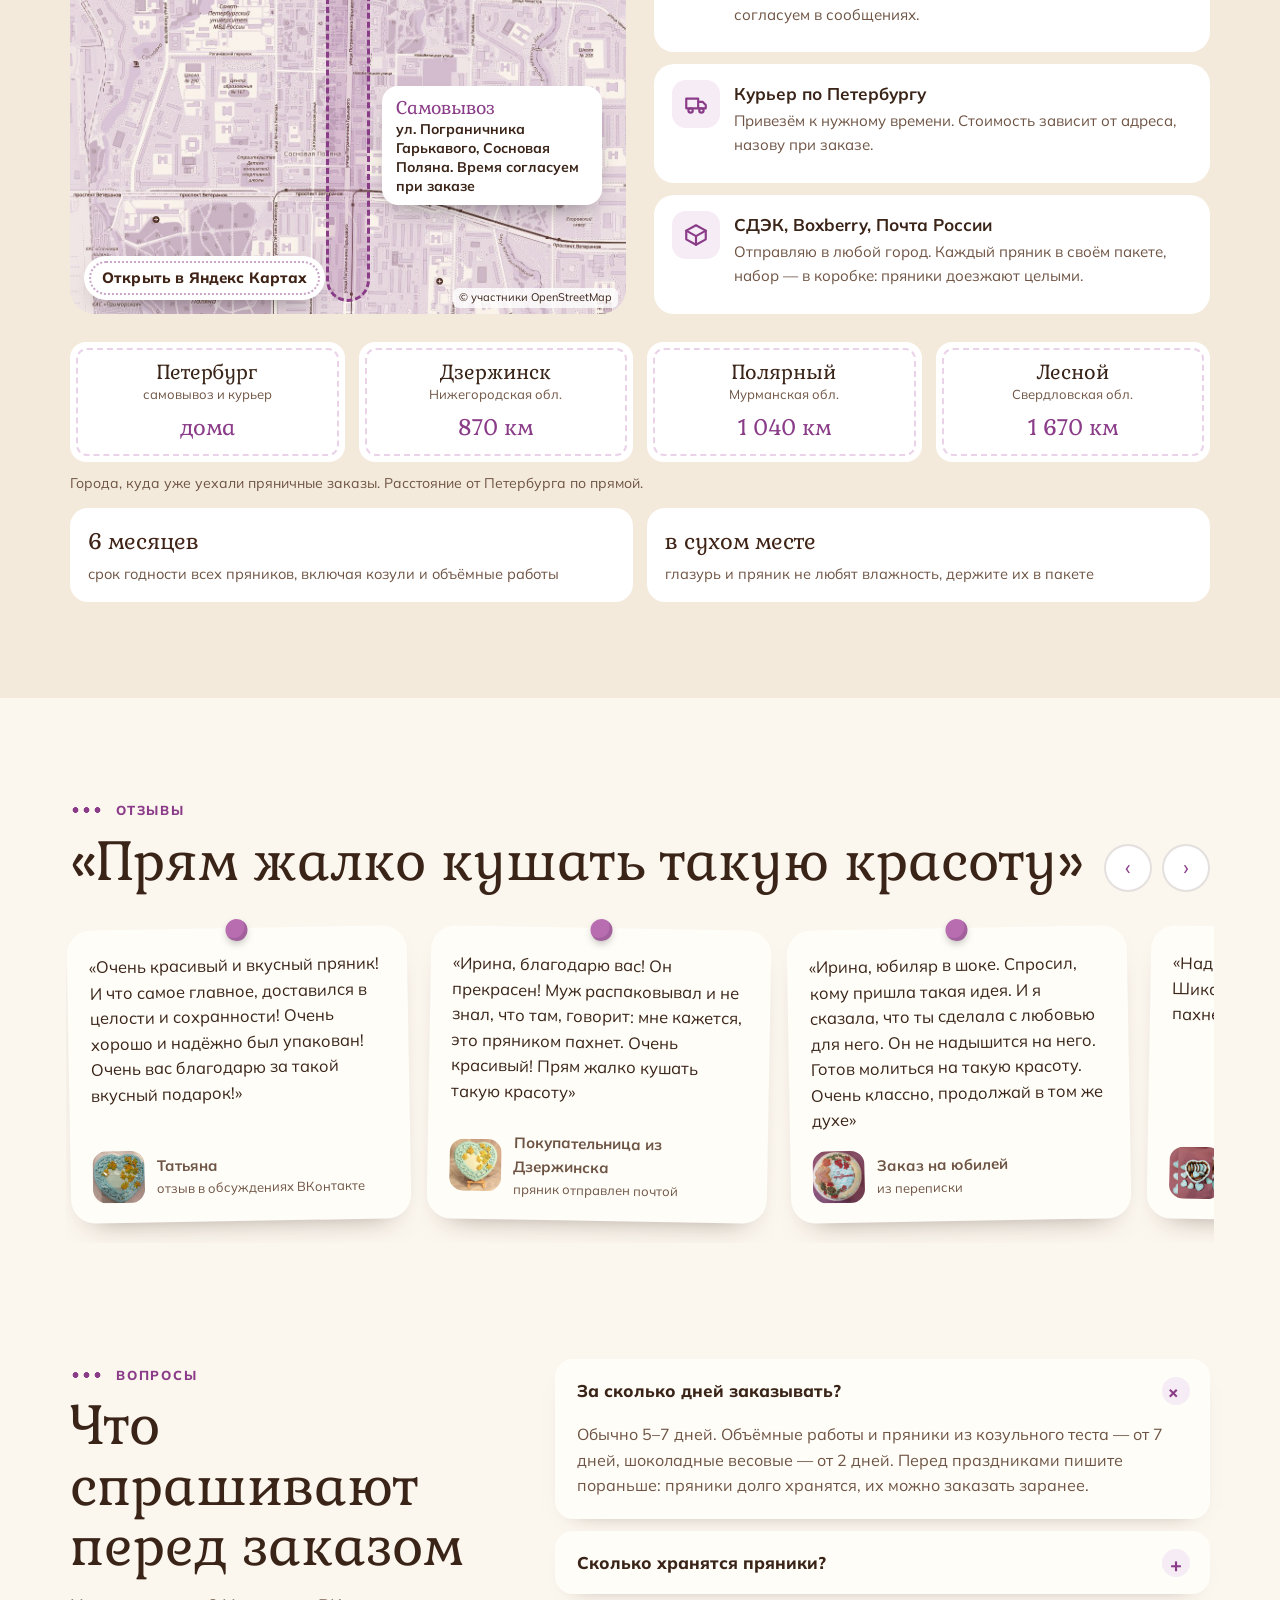
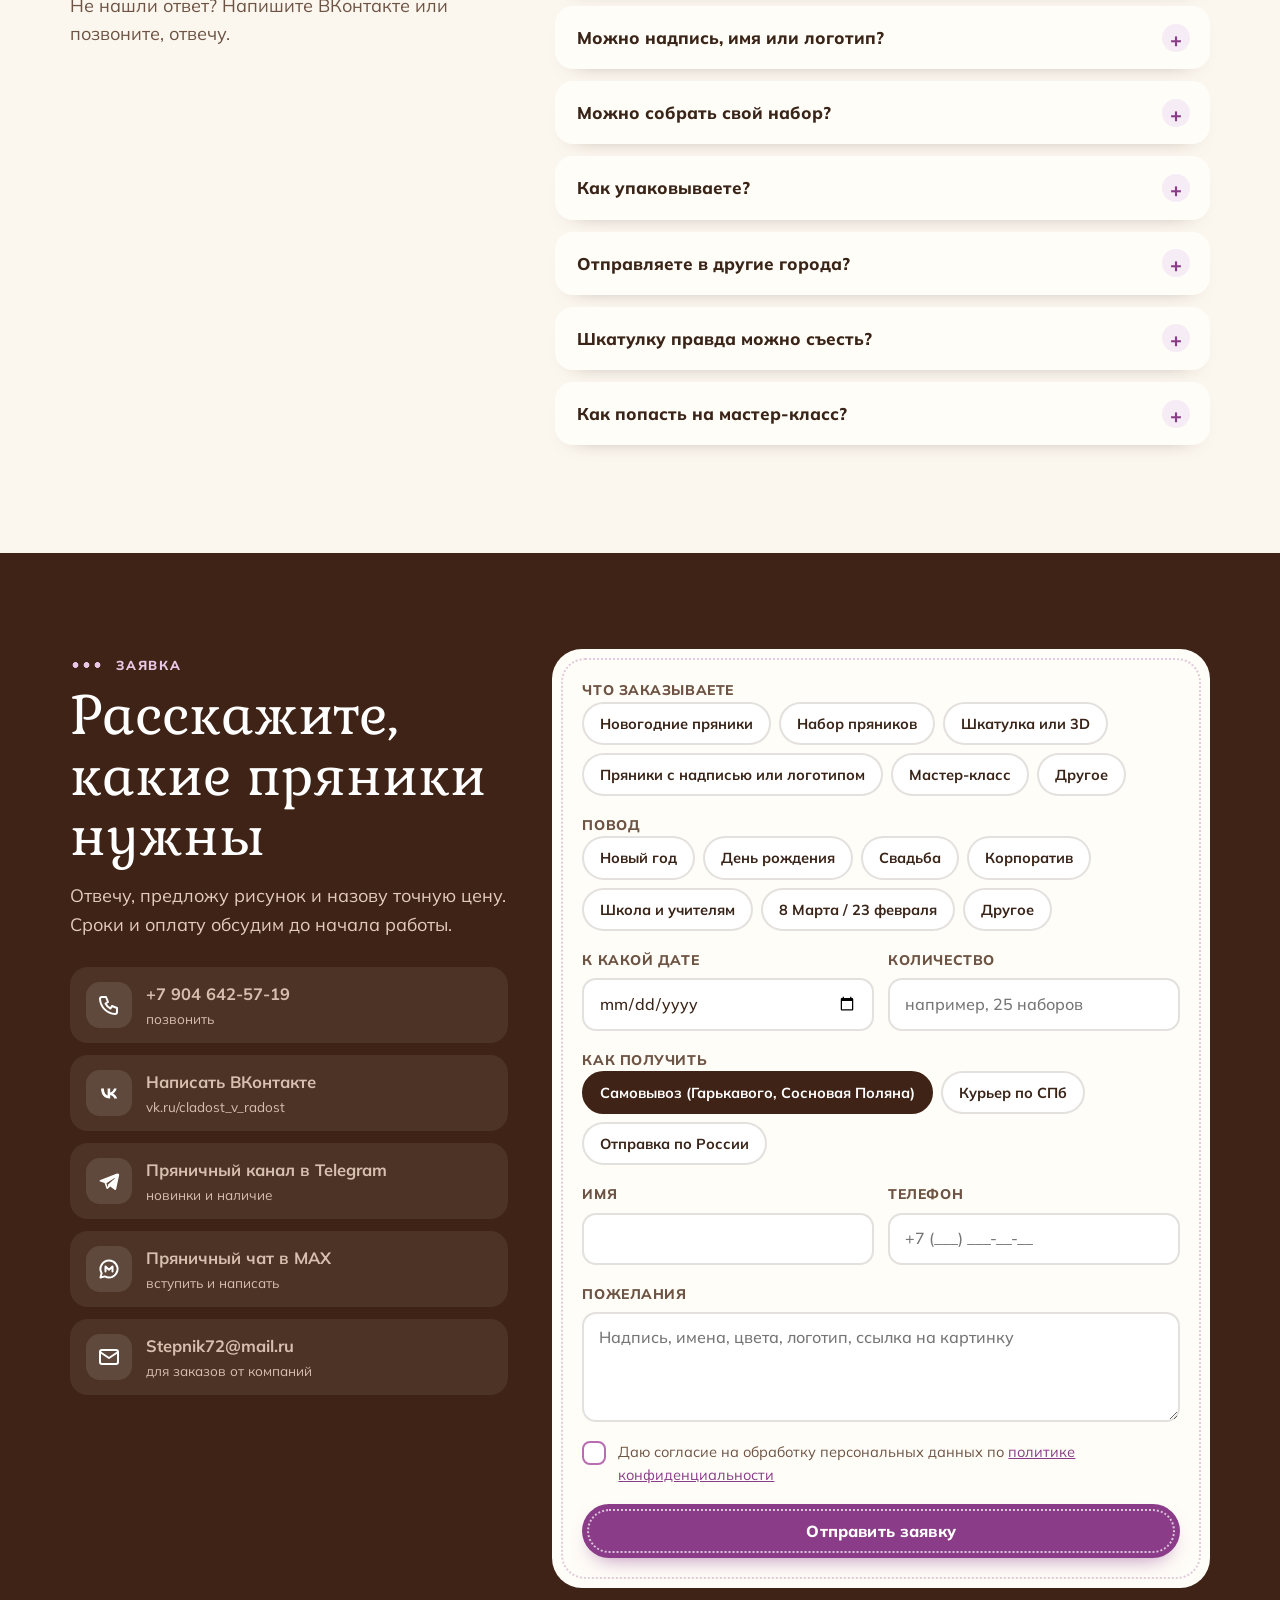
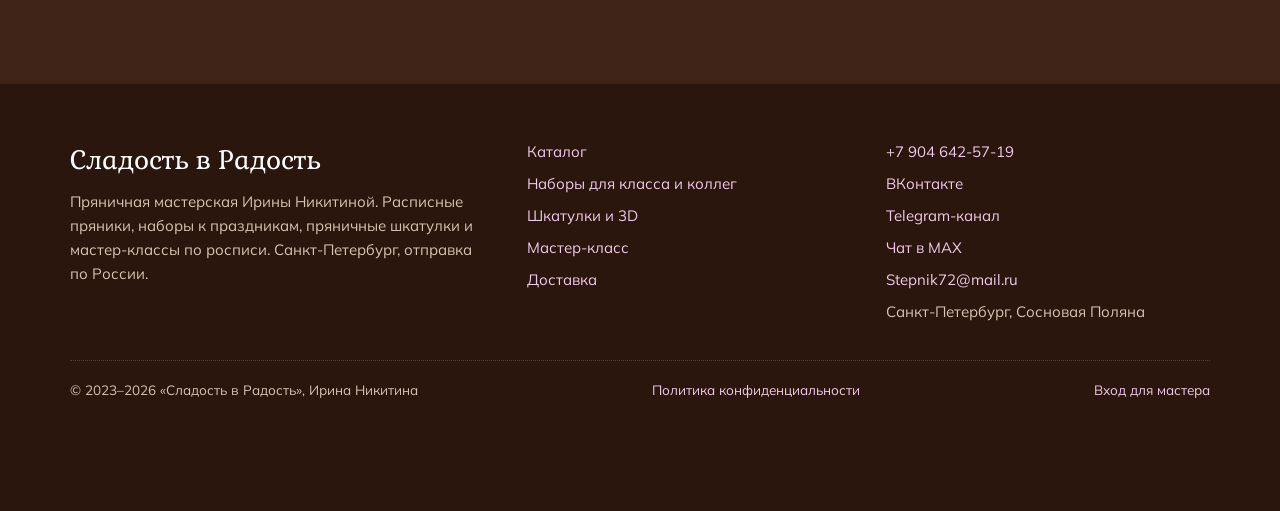
==== commit 9782b805: "Блок хранения: 2 колонки Co-Authored-By: Claude Opus 5.5 <noreply@anthropic.com>" ====
--- a/index.html
+++ b/index.html
@@ -318,7 +318,7 @@
 .stamp b{display:block;font-family:var(--serif);font-weight:400;font-size:20px;line-height:1.2}
 .stamp span{display:block;font-size:13px;color:var(--ink2)}
 .stamp i{display:block;font-style:normal;font-family:var(--pipe);font-size:22px;color:var(--lilac);margin-top:6px}
-.keep{display:grid;grid-template-columns:repeat(3,minmax(0,1fr));gap:14px;margin-top:14px}
+.keep{display:grid;grid-template-columns:repeat(2,minmax(0,1fr));gap:14px;margin-top:14px}
 .keep div{background:#fff;border-radius:18px;padding:16px 18px}
 .keep b{display:block;font-family:var(--serif);font-weight:400;font-size:22px;color:var(--ginger-d)}
 .keep span{font-size:14.5px;color:var(--ink2)}
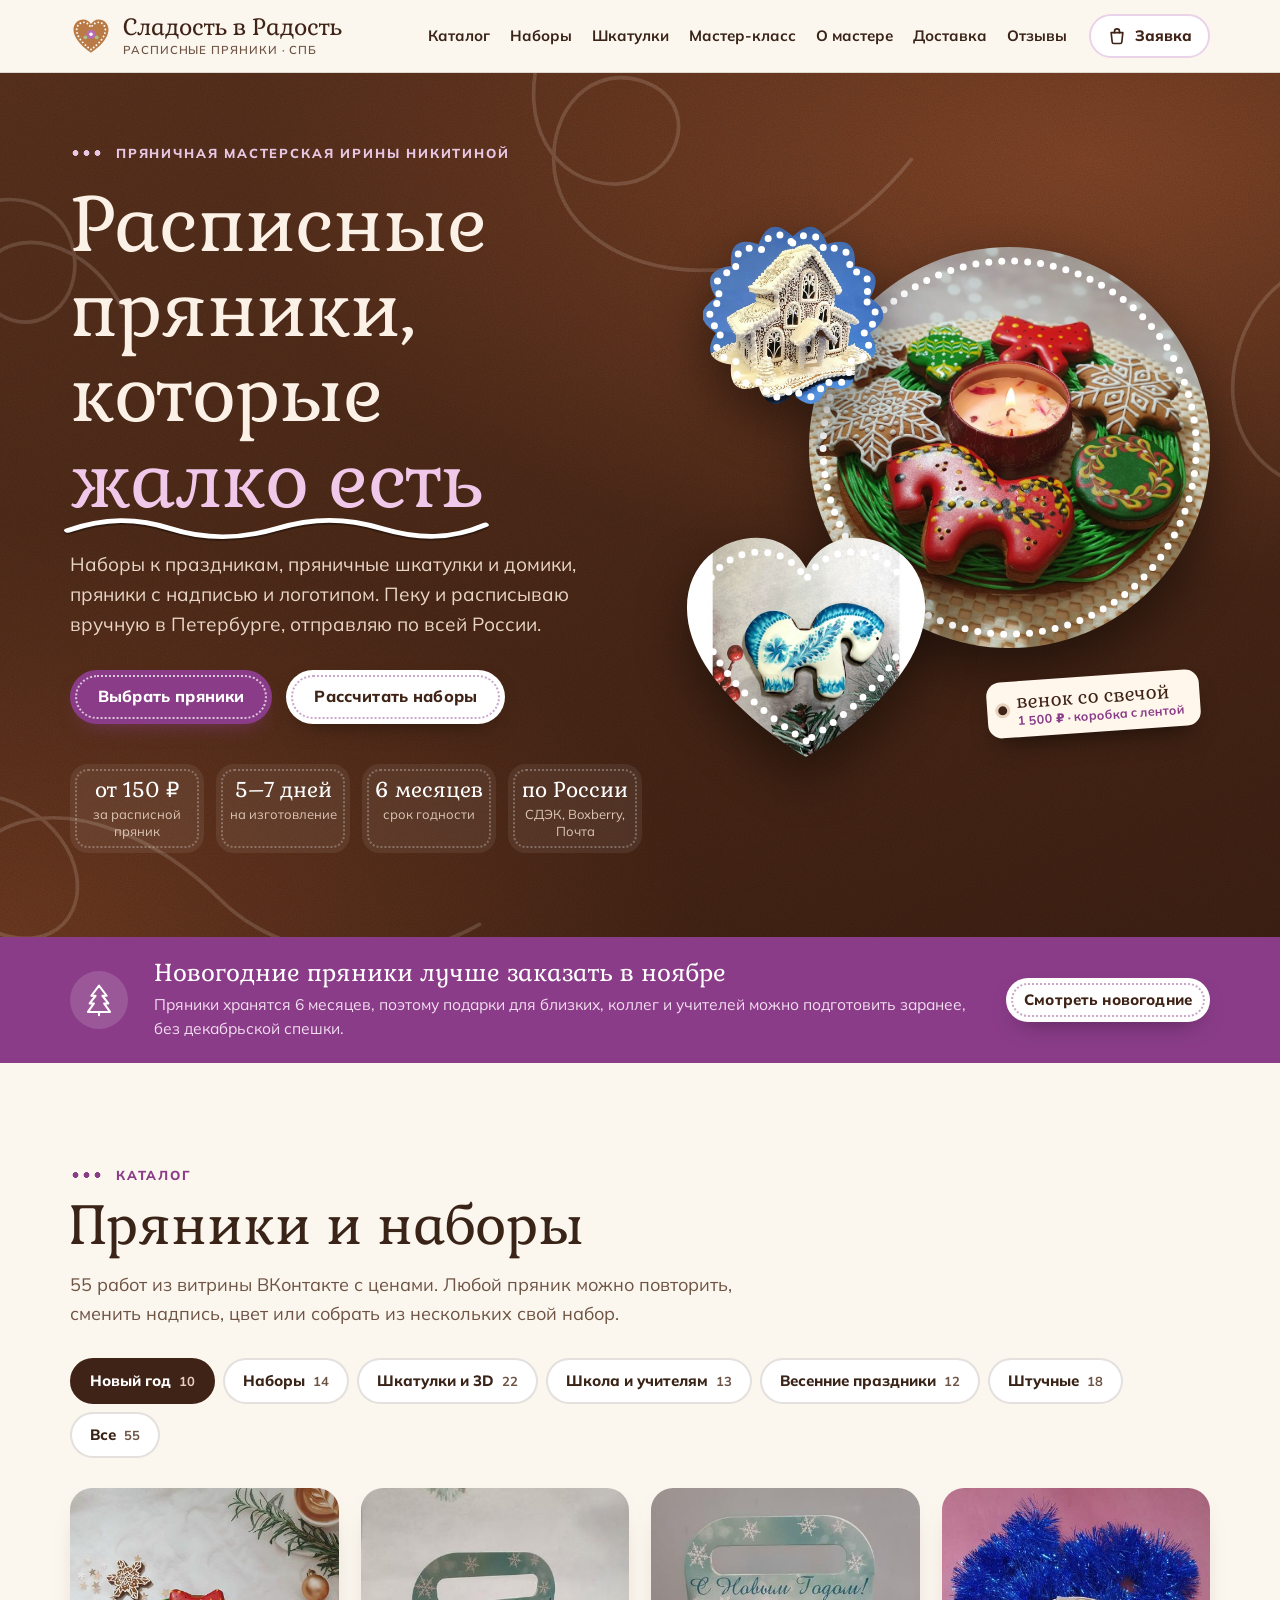
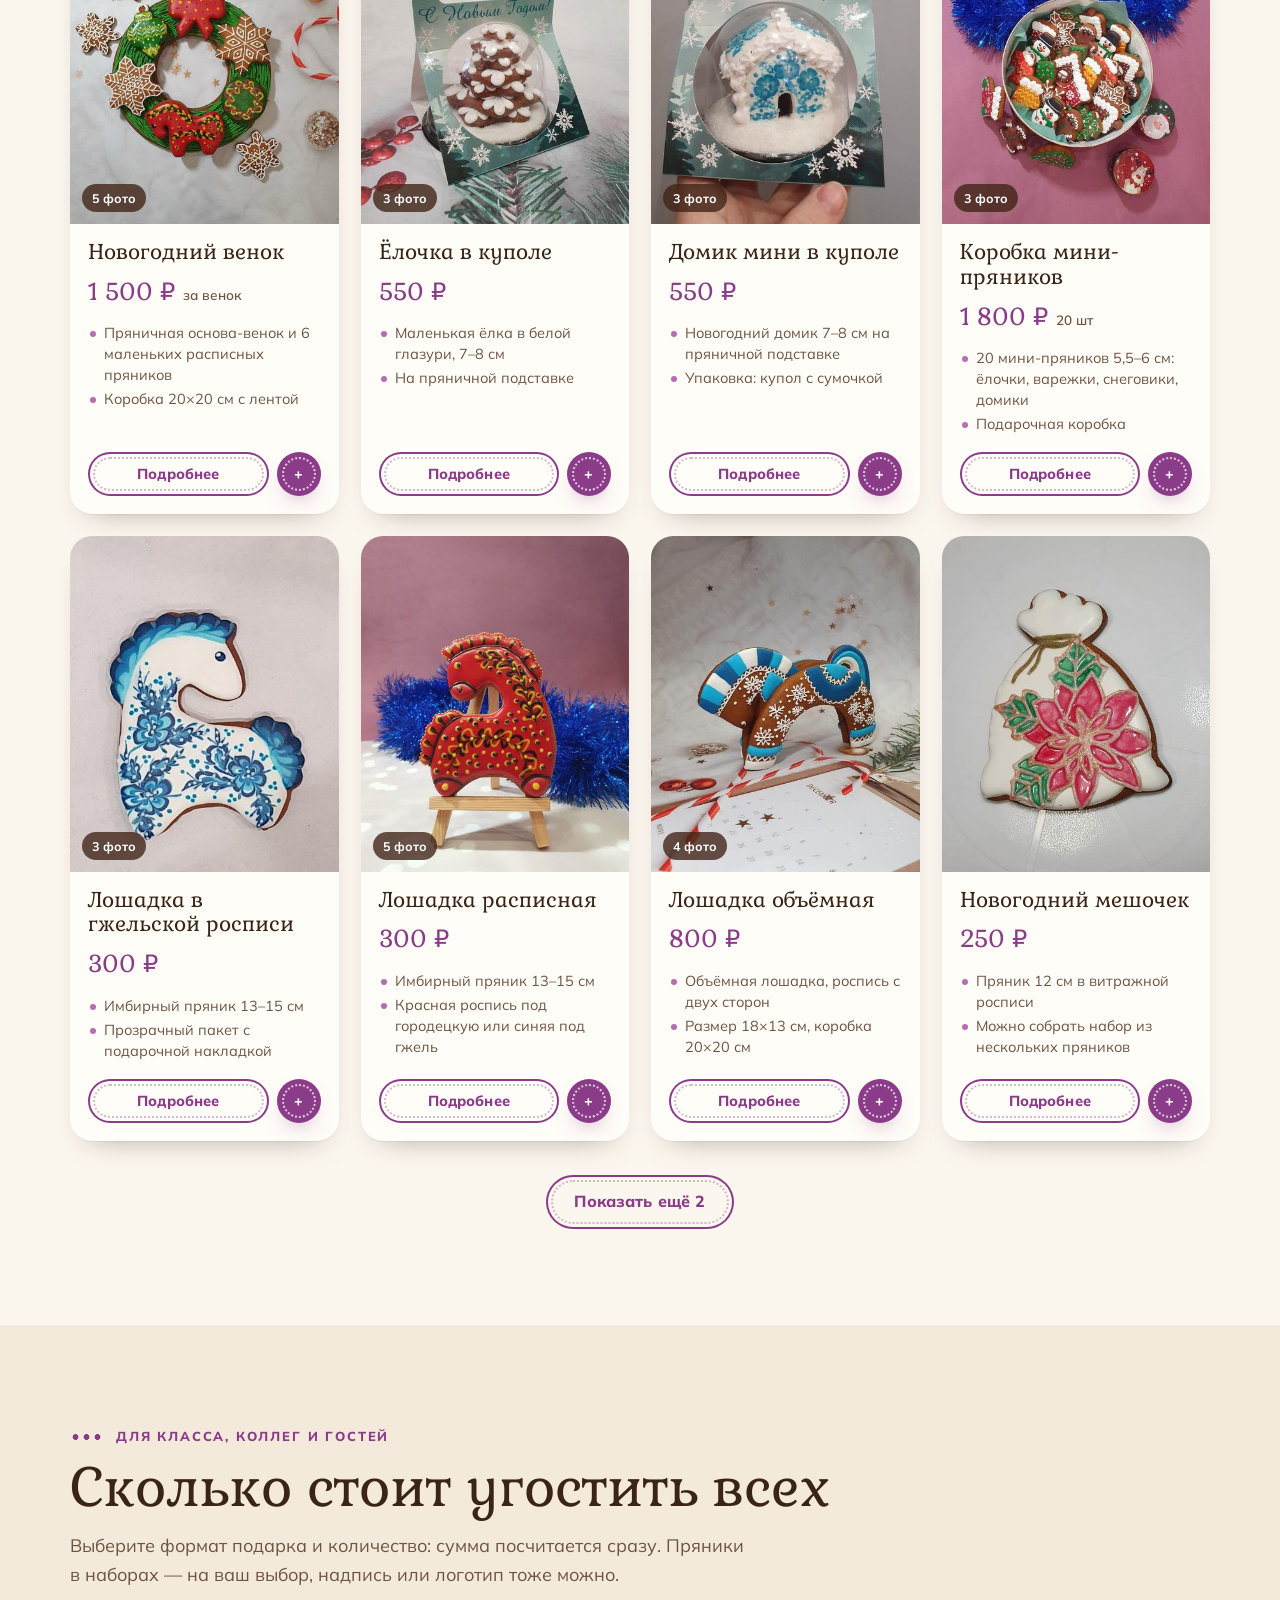
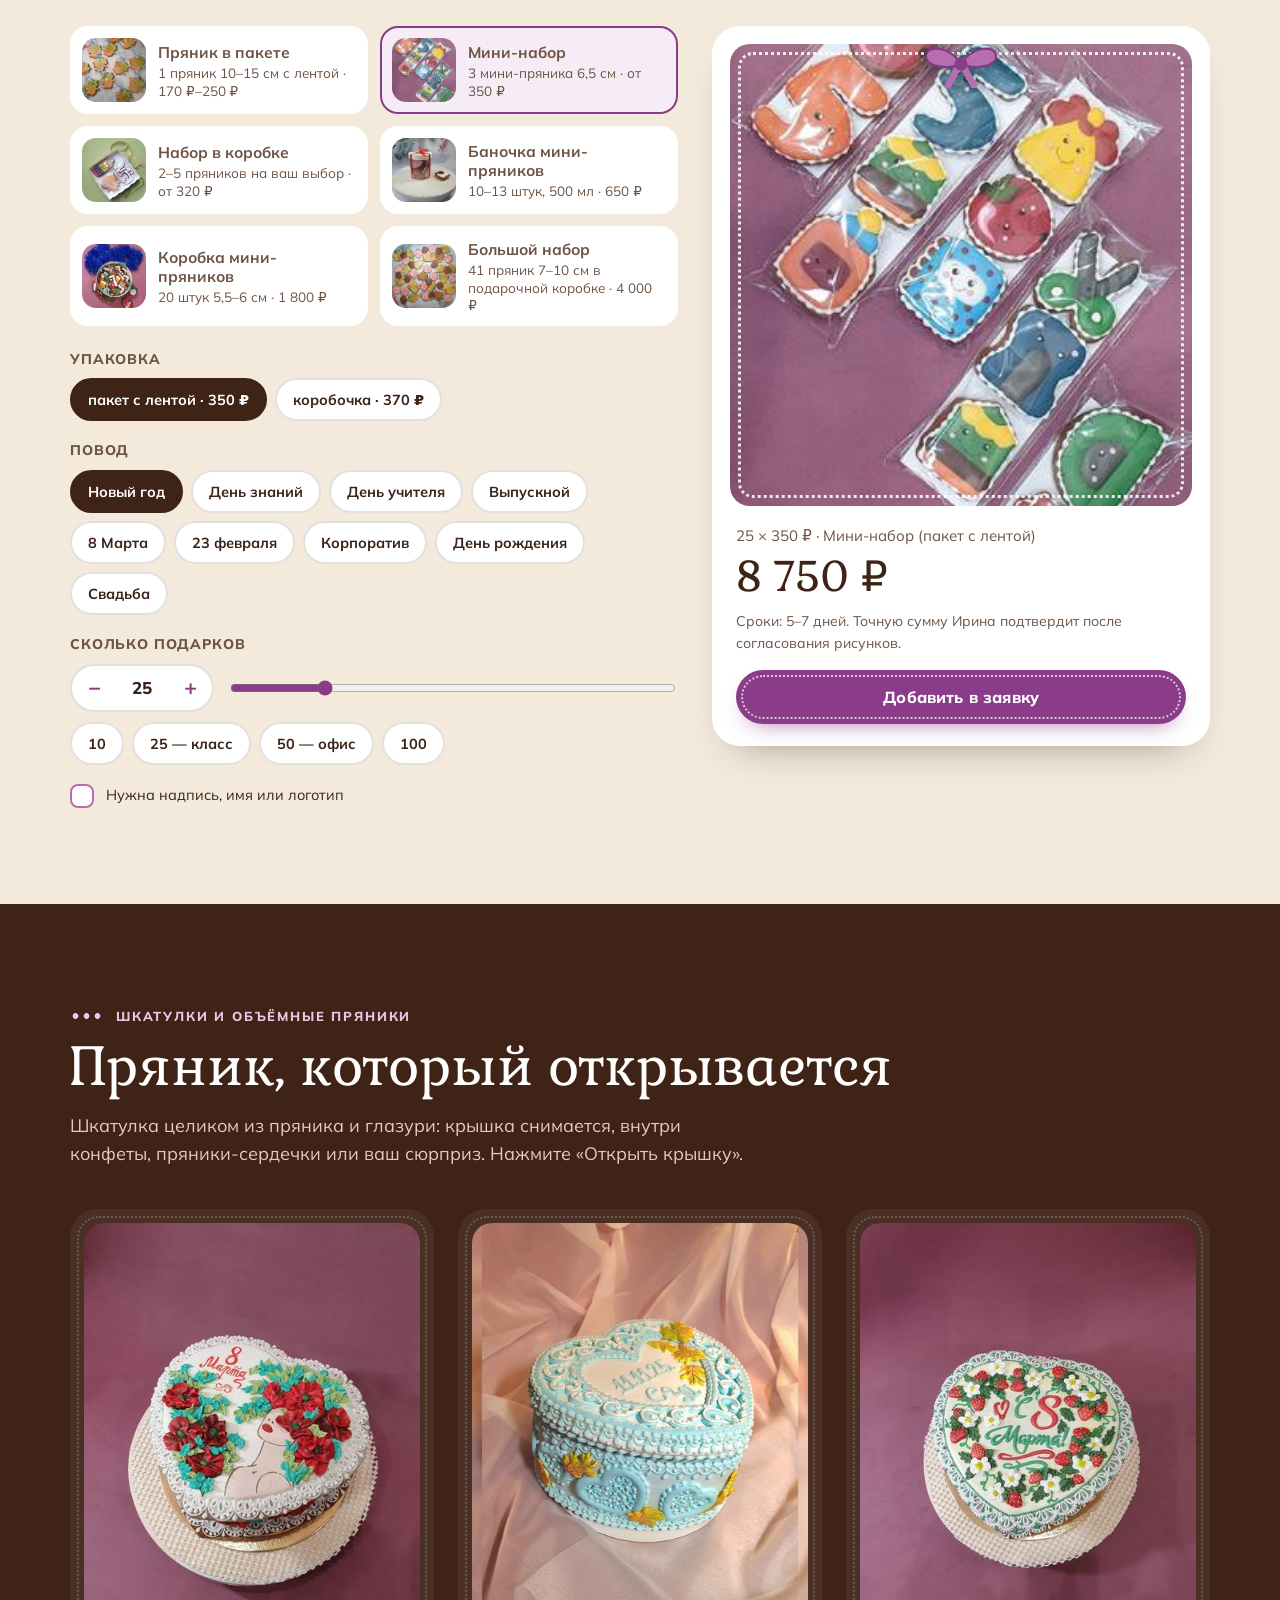
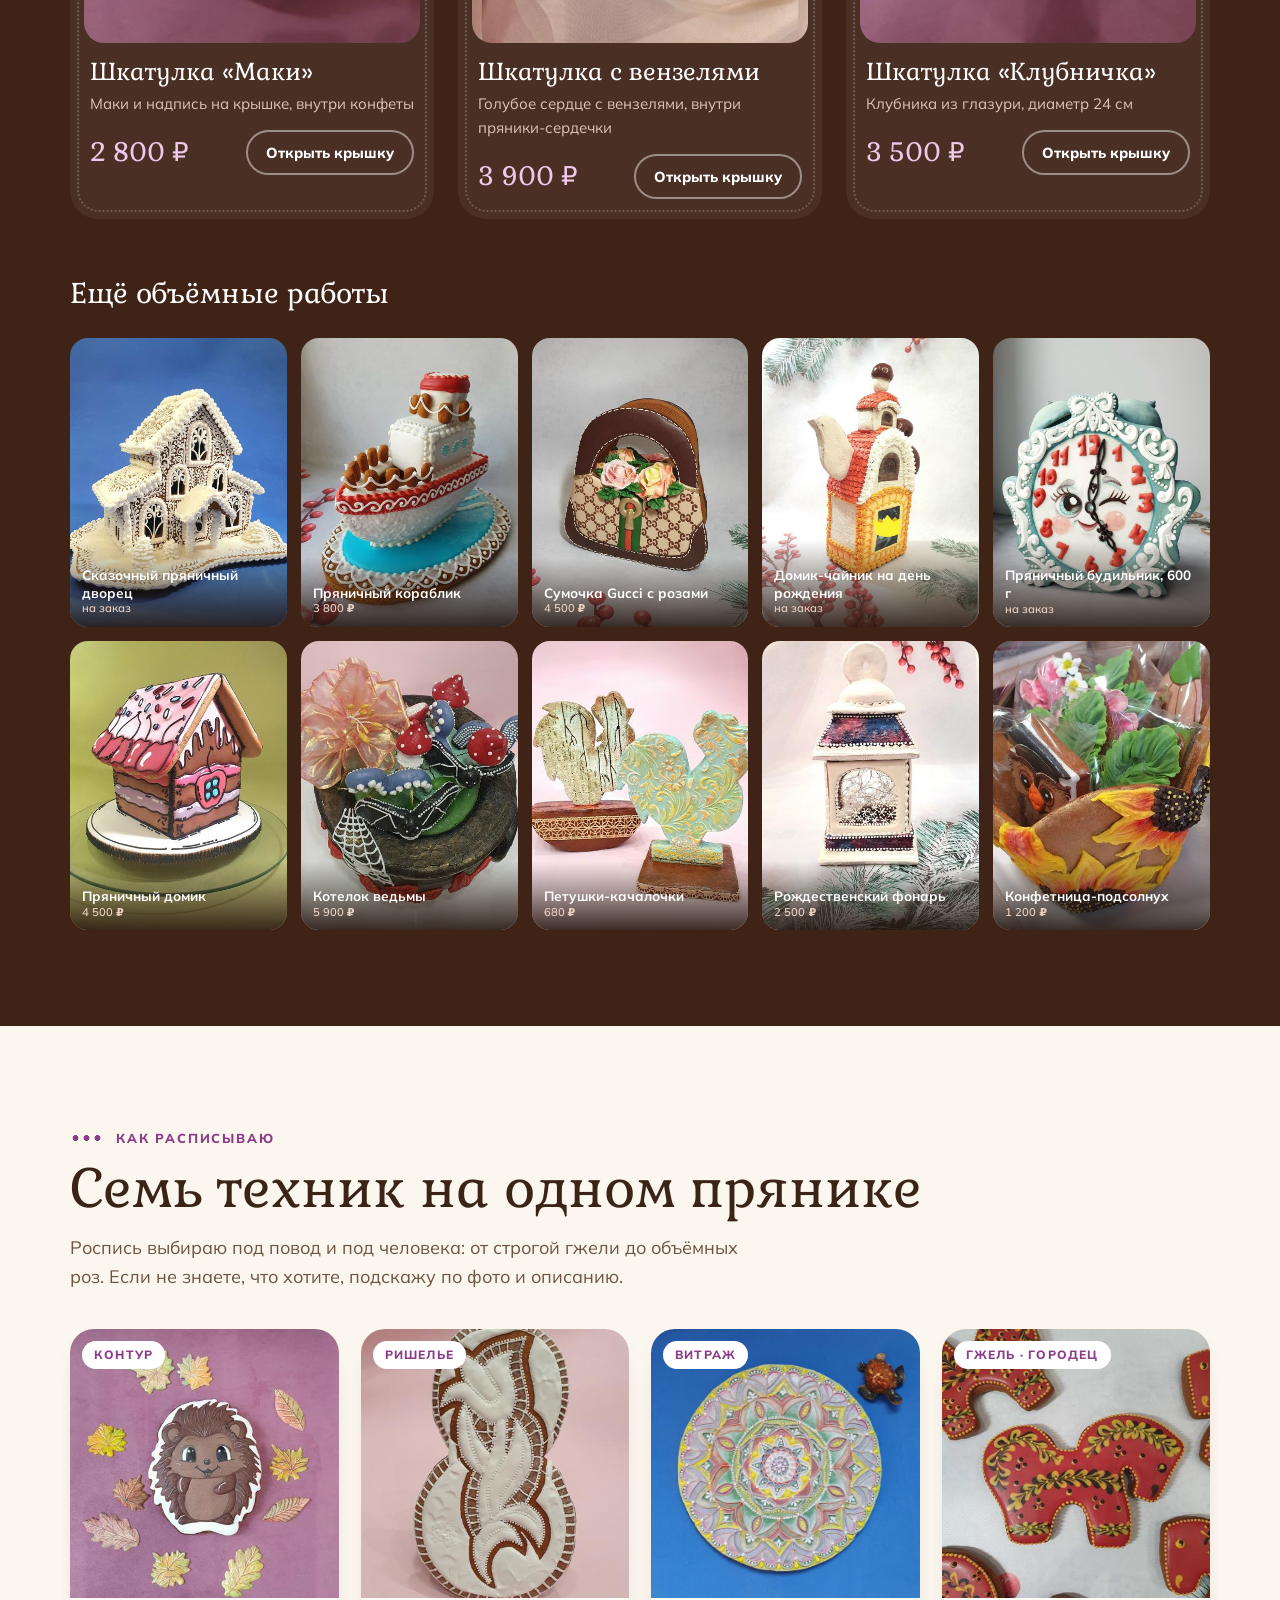
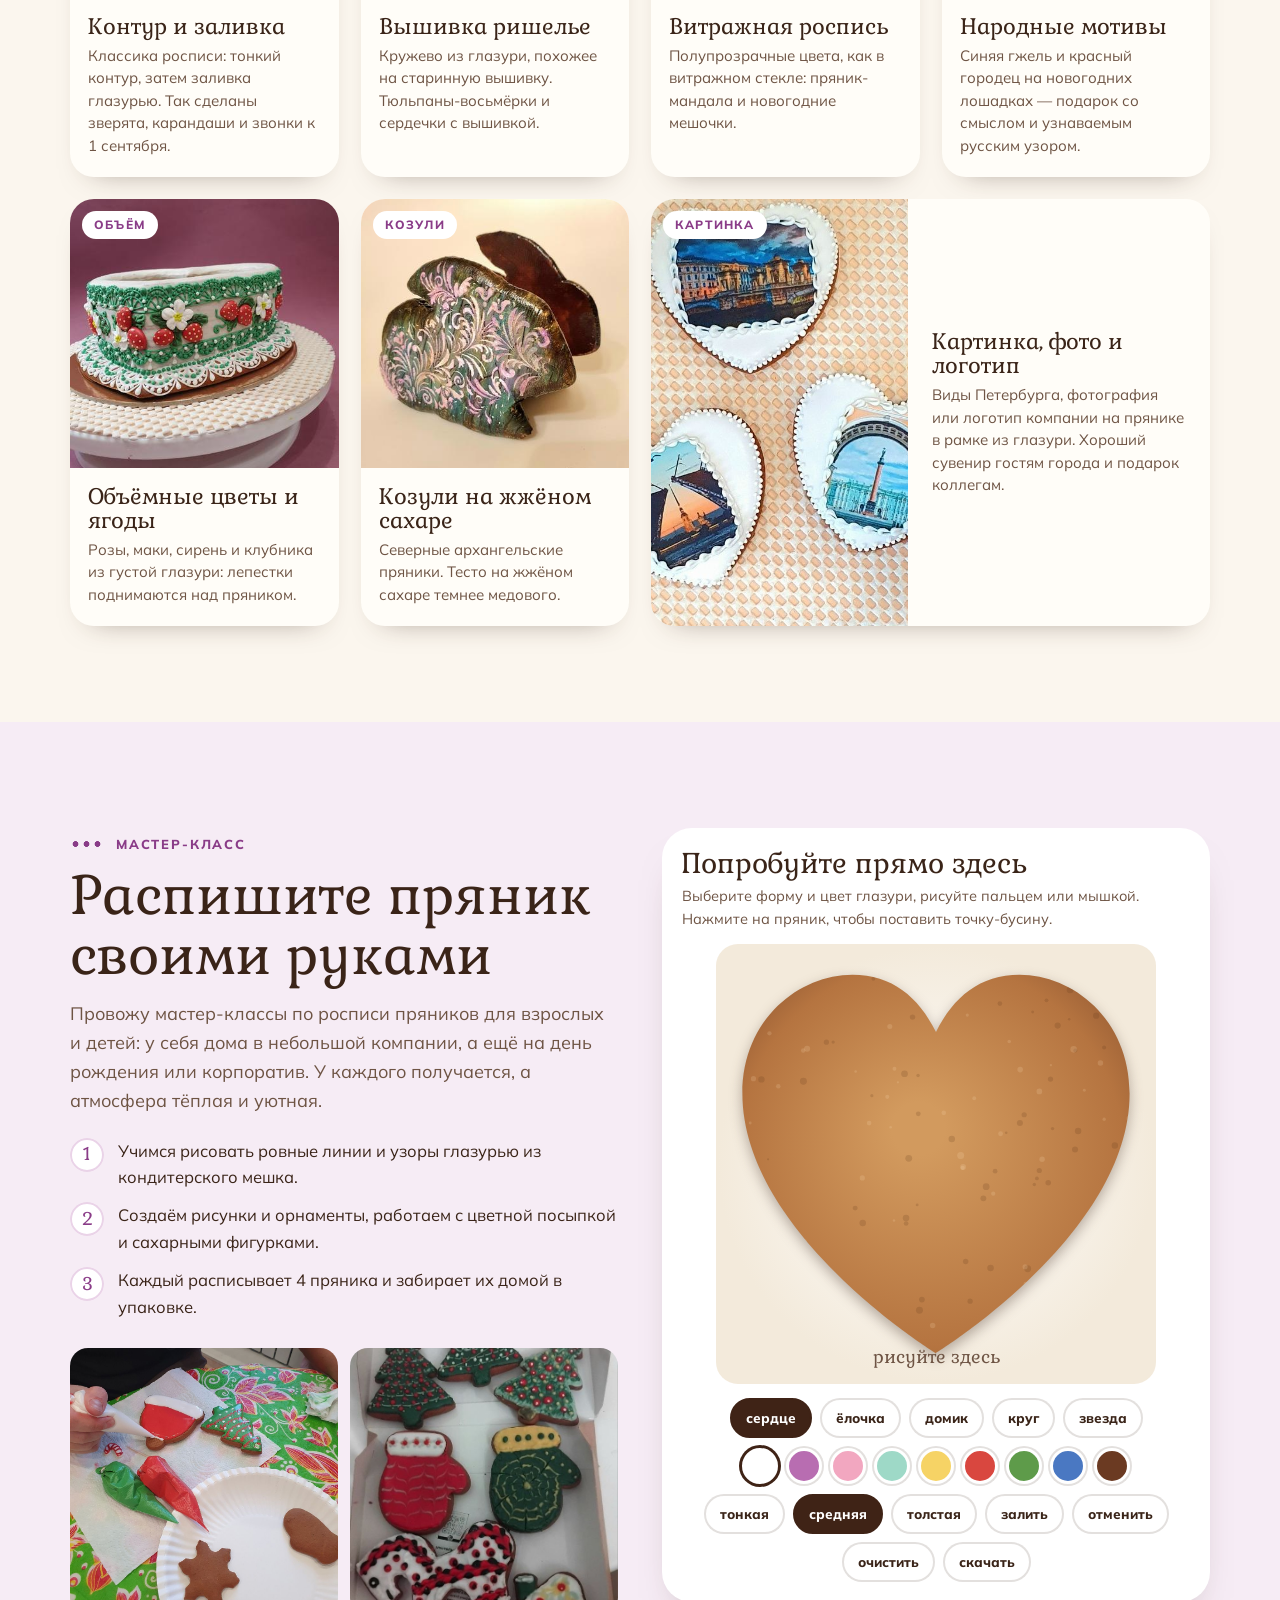
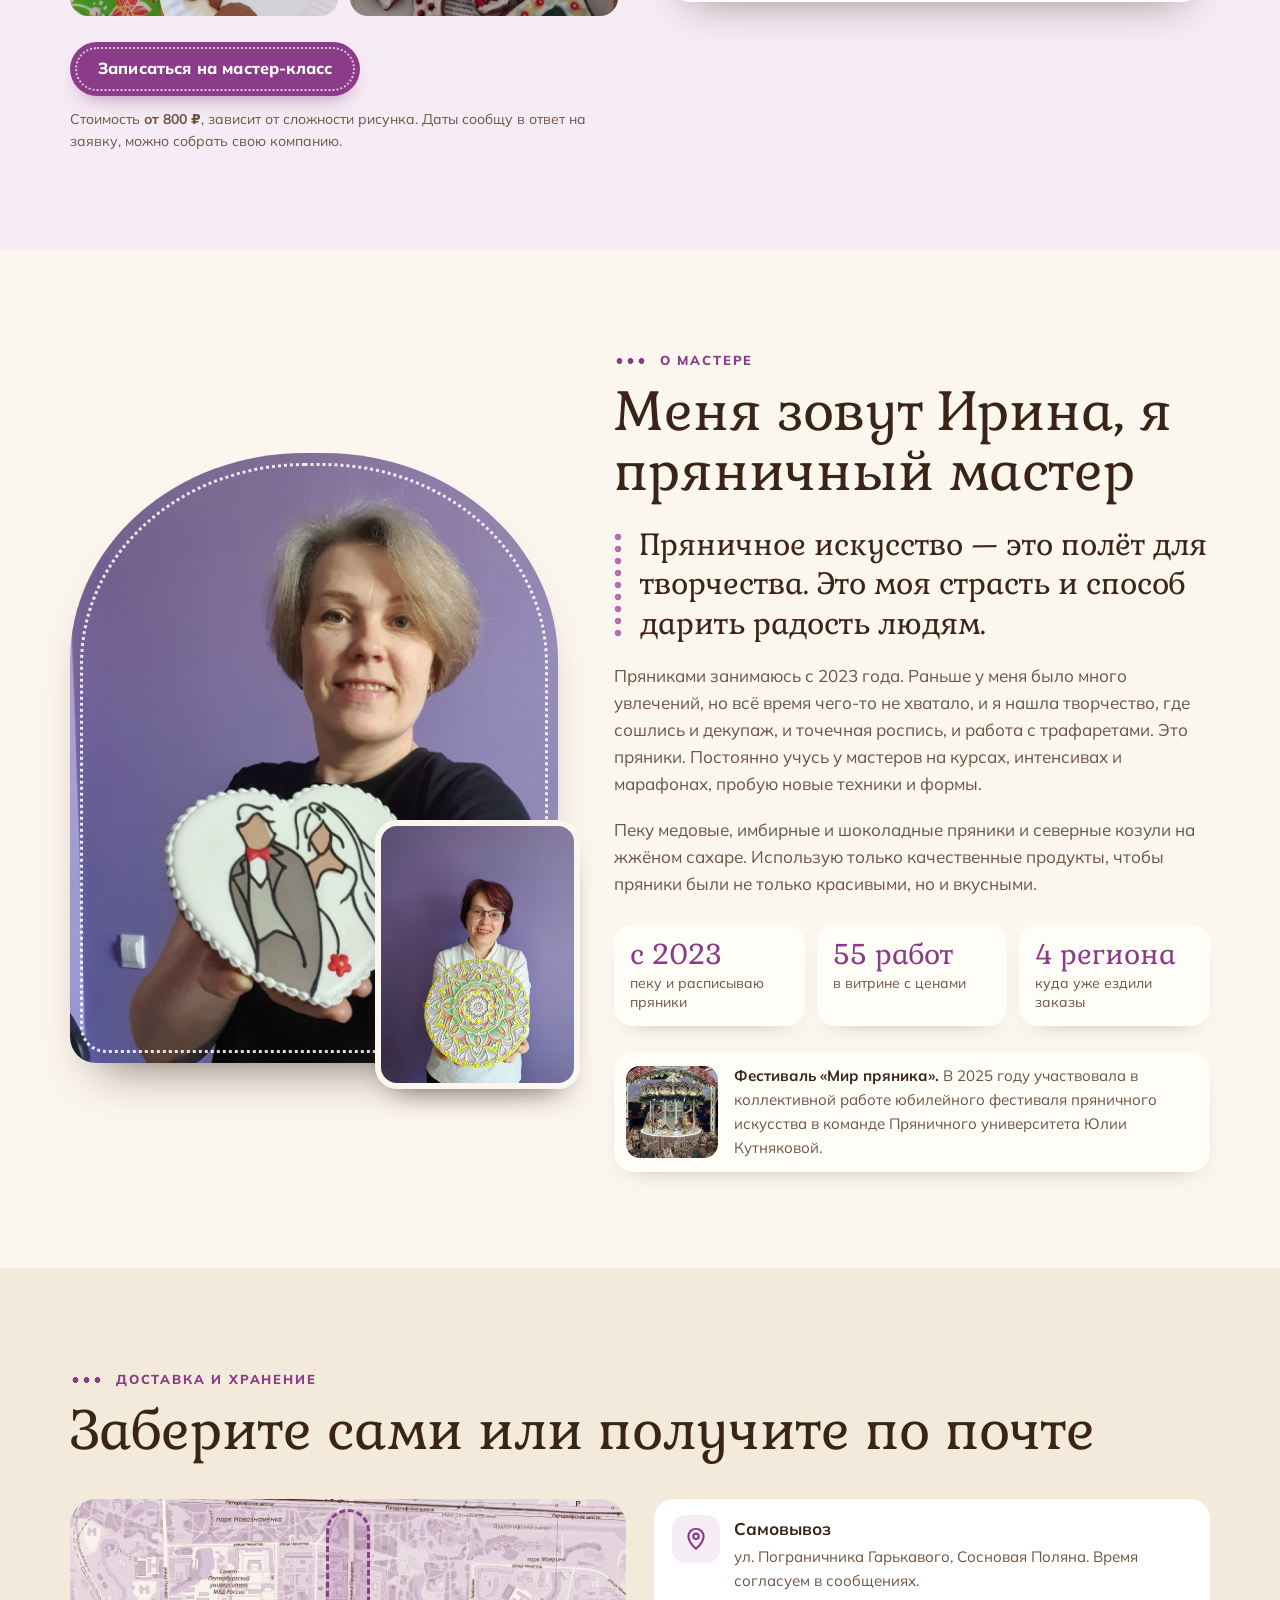
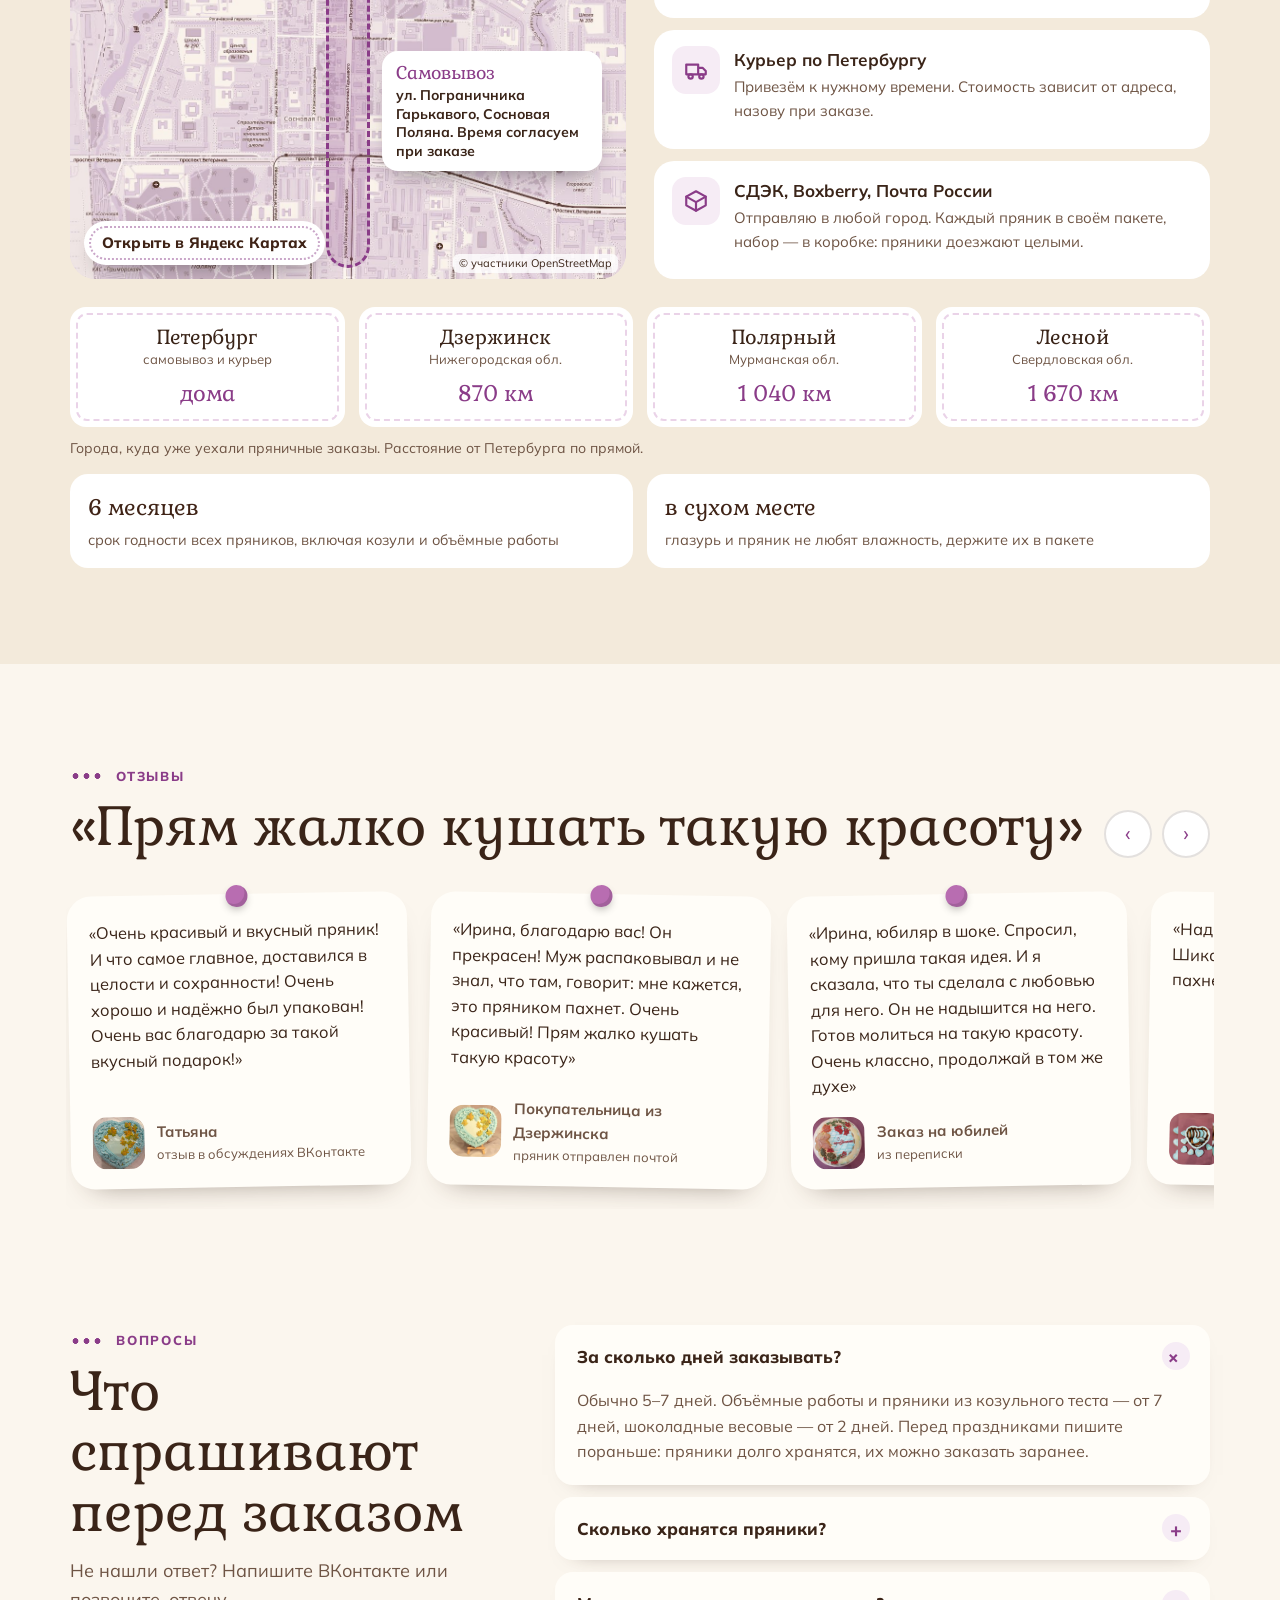
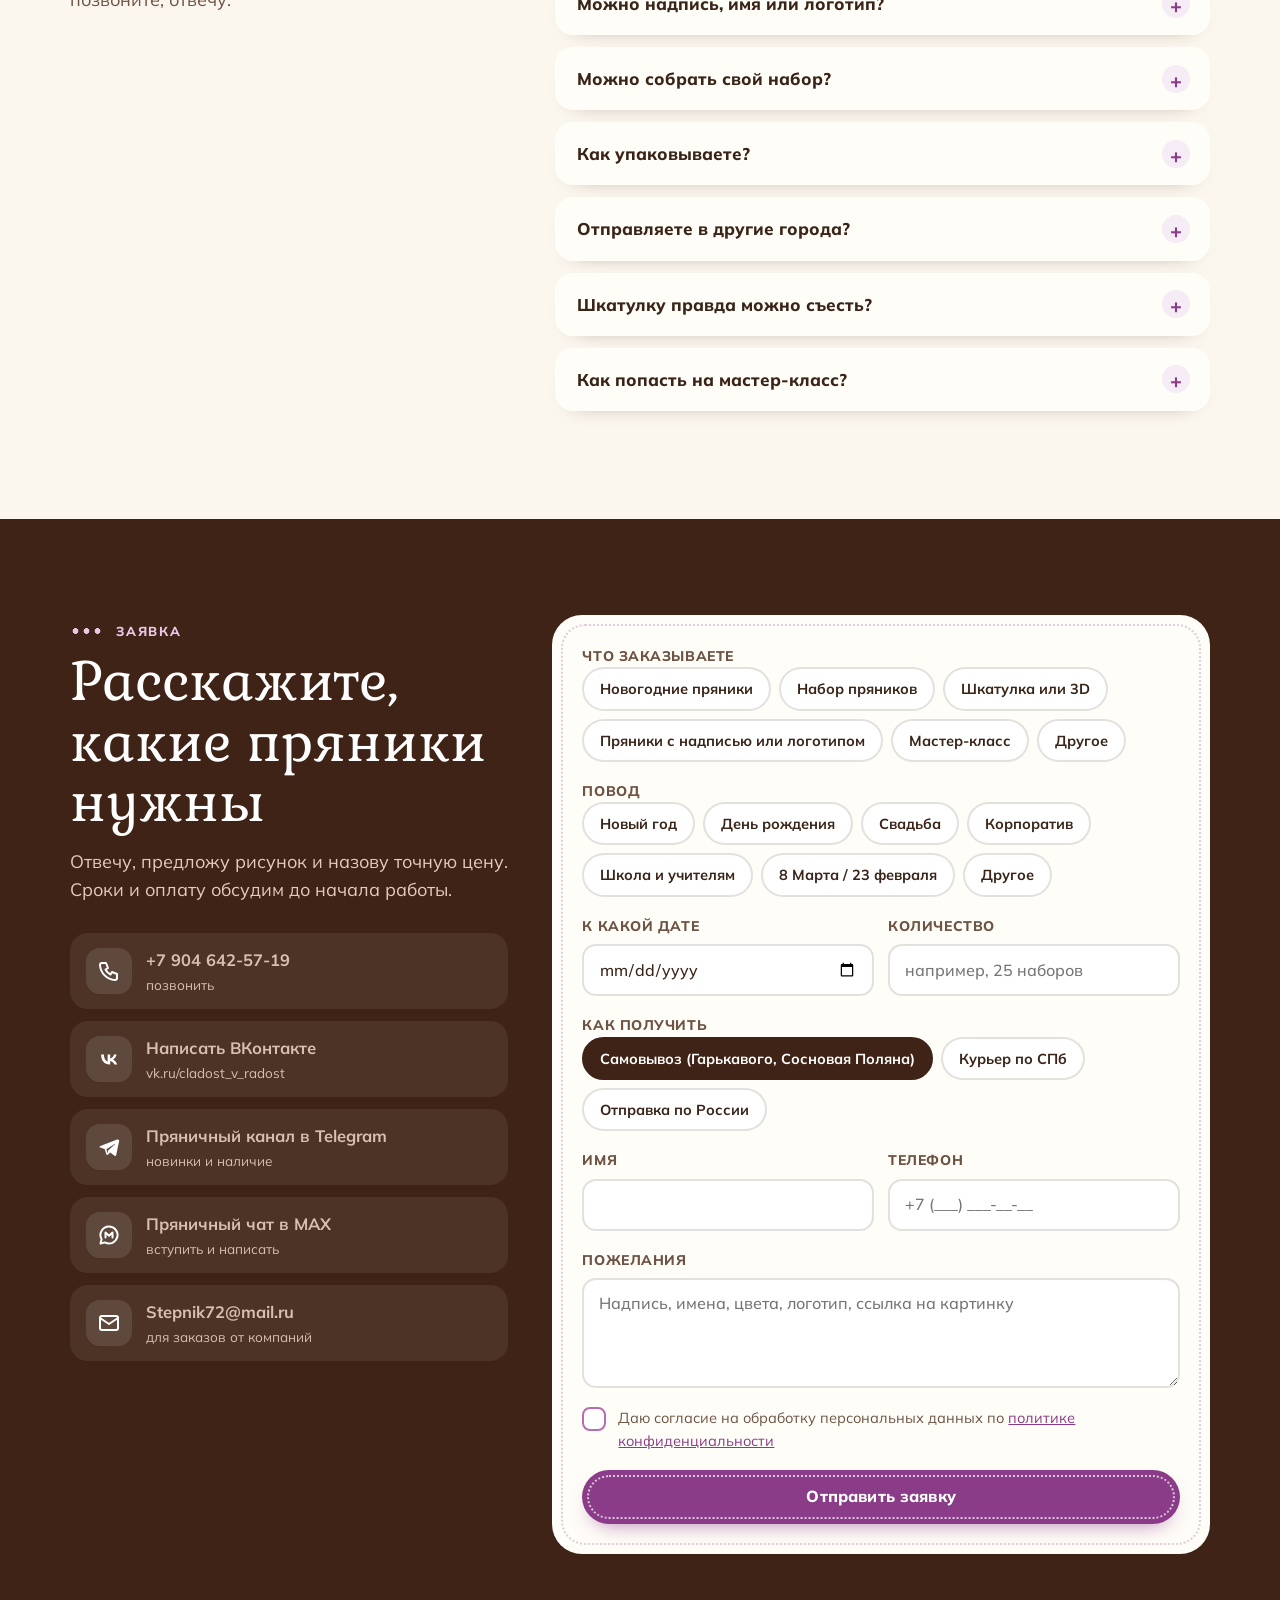
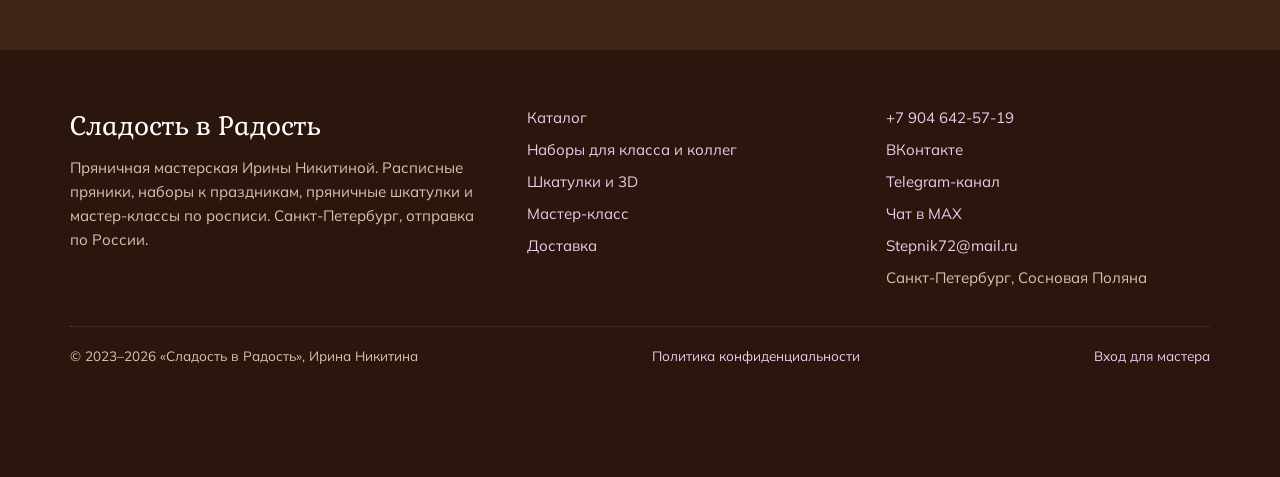
==== commit f7e2e447: "Запуск на домене sladost-v-radost-spb.ru: CNAME, robots, sitemap, canonical, свои шрифты, без плашки" ====
--- a/index.html
+++ b/index.html
@@ -3,14 +3,18 @@
 <head>
 <meta charset="utf-8">
 <meta name="viewport" content="width=device-width,initial-scale=1">
-<meta name="robots" content="noindex">
 <title>Сладость в Радость — расписные пряники ручной работы в Санкт-Петербурге</title>
 <meta name="description" content="Расписные пряники, наборы к праздникам, пряничные шкатулки и домики, пряники с надписью и логотипом. Пряничный мастер Ирина Никитина, Санкт-Петербург, отправка по России.">
 <meta name="theme-color" content="#3F2316">
+<link rel="canonical" href="https://sladost-v-radost-spb.ru/">
+<meta property="og:type" content="website">
+<meta property="og:url" content="https://sladost-v-radost-spb.ru/">
+<meta property="og:title" content="Сладость в Радость — расписные пряники ручной работы в Санкт-Петербурге">
+<meta property="og:description" content="Расписные пряники, наборы к праздникам, пряничные шкатулки и домики. Пряничный мастер Ирина Никитина, Санкт-Петербург, отправка по России.">
+<meta property="og:image" content="https://sladost-v-radost-spb.ru/img/icon.png">
 <link rel="icon" href="img/icon.png">
-<link rel="preconnect" href="https://fonts.googleapis.com">
-<link rel="preconnect" href="https://fonts.gstatic.com" crossorigin>
-<link href="https://fonts.googleapis.com/css2?family=Gabriela&family=Mulish:wght@400;500;600;700;800&display=swap" rel="stylesheet">
+<link rel="apple-touch-icon" href="img/icon.png">
+<link rel="stylesheet" href="fonts/fonts.css">
 <style>
 :root{
   --bg:#FBF6EE; --paper:#F3EADB; --card:#FFFDF8;
@@ -533,7 +537,6 @@
 </style>
 </head>
 <body>
-<div class="mock">Макет сайта для группы «Пряники расписные С-Пб "Сладость в Радость"». После согласования подключим своё имя сайта, а заявки будут приходить вам в сообщения</div>
 
 <svg width="0" height="0" style="position:absolute" aria-hidden="true">
   <defs>
@@ -1276,7 +1279,7 @@
   }
   const orderText = () => ["Здравствуйте! Хочу заказать пряники.", ...details(), `Имя: ${form.name.value.trim()}, тел. ${form.phone.value}`, form.comment.value.trim() && "Пожелания: " + form.comment.value.trim()].filter(Boolean).join("\n");
   const err = $("err"), submitBtn = $("submit");
-  const LEAD_URL = "https://script.google.com/macros/s/AKfycby3_mdaCfx-Kv0MWD1RiwXnmTO47GtAS9zrH0WZsPcyeEGYHIRrXQjAU_EtMCfIypOW/exec";
+  const LEAD_URL = "https://script.google.com/macros/s/AKfycbxKfaabS-PSw2Ol21aviRrcewKCYi3yITugnAhZo-aaTIl5KazngUKz3baF0Kpjov5OWA/exec";
   form.addEventListener("submit", async e => {
     e.preventDefault();
     if (!checked("kind").length && !cart.length && !form.comment.value.trim()) { form.querySelector("[name=kind]").focus(); return err.textContent = "Отметьте, что заказываете, или опишите заказ в пожеланиях"; }
@@ -1289,7 +1292,7 @@
     let ok = false;
     try {
       const res = await fetch(LEAD_URL, {method: "POST", headers: {"Content-Type": "text/plain;charset=utf-8"}, signal: AbortSignal.timeout(20000),
-        body: JSON.stringify({site: location.hostname, name: form.name.value.trim(), phone: form.phone.value, details: ["Макет sladost-v-radost", ...details()].join("; "), comment: form.comment.value.trim(), website: form.website.value})});
+        body: JSON.stringify({site: location.hostname, name: form.name.value.trim(), phone: form.phone.value, details: ["Сайт Сладость в Радость", ...details()].join("; "), comment: form.comment.value.trim(), website: form.website.value})});
       ok = (await res.json()).ok === true;
     } catch (x) {}
     submitBtn.disabled = false; submitBtn.textContent = "Отправить заявку";
--- a/fonts/fonts.css
+++ b/fonts/fonts.css
@@ -0,0 +1,108 @@
+/* cyrillic 400 */
+@font-face {
+  font-family: 'Gabriela';
+  font-style: normal;
+  font-weight: 400;
+  font-display: swap;
+  src: url(gabriela-cyrillic-0.woff2) format('woff2');
+  unicode-range: U+0301, U+0400-045F, U+0490-0491, U+04B0-04B1, U+2116;
+}
+/* latin 400 */
+@font-face {
+  font-family: 'Gabriela';
+  font-style: normal;
+  font-weight: 400;
+  font-display: swap;
+  src: url(gabriela-latin-1.woff2) format('woff2');
+  unicode-range: U+0000-00FF, U+0131, U+0152-0153, U+02BB-02BC, U+02C6, U+02DA, U+02DC, U+0304, U+0308, U+0329, U+2000-206F, U+20AC, U+2122, U+2191, U+2193, U+2212, U+2215, U+FEFF, U+FFFD;
+}
+/* cyrillic 400 */
+@font-face {
+  font-family: 'Mulish';
+  font-style: normal;
+  font-weight: 400;
+  font-display: swap;
+  src: url(mulish-cyrillic-2.woff2) format('woff2');
+  unicode-range: U+0301, U+0400-045F, U+0490-0491, U+04B0-04B1, U+2116;
+}
+/* latin 400 */
+@font-face {
+  font-family: 'Mulish';
+  font-style: normal;
+  font-weight: 400;
+  font-display: swap;
+  src: url(mulish-latin-3.woff2) format('woff2');
+  unicode-range: U+0000-00FF, U+0131, U+0152-0153, U+02BB-02BC, U+02C6, U+02DA, U+02DC, U+0304, U+0308, U+0329, U+2000-206F, U+20AC, U+2122, U+2191, U+2193, U+2212, U+2215, U+FEFF, U+FFFD;
+}
+/* cyrillic 500 */
+@font-face {
+  font-family: 'Mulish';
+  font-style: normal;
+  font-weight: 500;
+  font-display: swap;
+  src: url(mulish-cyrillic-2.woff2) format('woff2');
+  unicode-range: U+0301, U+0400-045F, U+0490-0491, U+04B0-04B1, U+2116;
+}
+/* latin 500 */
+@font-face {
+  font-family: 'Mulish';
+  font-style: normal;
+  font-weight: 500;
+  font-display: swap;
+  src: url(mulish-latin-3.woff2) format('woff2');
+  unicode-range: U+0000-00FF, U+0131, U+0152-0153, U+02BB-02BC, U+02C6, U+02DA, U+02DC, U+0304, U+0308, U+0329, U+2000-206F, U+20AC, U+2122, U+2191, U+2193, U+2212, U+2215, U+FEFF, U+FFFD;
+}
+/* cyrillic 600 */
+@font-face {
+  font-family: 'Mulish';
+  font-style: normal;
+  font-weight: 600;
+  font-display: swap;
+  src: url(mulish-cyrillic-2.woff2) format('woff2');
+  unicode-range: U+0301, U+0400-045F, U+0490-0491, U+04B0-04B1, U+2116;
+}
+/* latin 600 */
+@font-face {
+  font-family: 'Mulish';
+  font-style: normal;
+  font-weight: 600;
+  font-display: swap;
+  src: url(mulish-latin-3.woff2) format('woff2');
+  unicode-range: U+0000-00FF, U+0131, U+0152-0153, U+02BB-02BC, U+02C6, U+02DA, U+02DC, U+0304, U+0308, U+0329, U+2000-206F, U+20AC, U+2122, U+2191, U+2193, U+2212, U+2215, U+FEFF, U+FFFD;
+}
+/* cyrillic 700 */
+@font-face {
+  font-family: 'Mulish';
+  font-style: normal;
+  font-weight: 700;
+  font-display: swap;
+  src: url(mulish-cyrillic-2.woff2) format('woff2');
+  unicode-range: U+0301, U+0400-045F, U+0490-0491, U+04B0-04B1, U+2116;
+}
+/* latin 700 */
+@font-face {
+  font-family: 'Mulish';
+  font-style: normal;
+  font-weight: 700;
+  font-display: swap;
+  src: url(mulish-latin-3.woff2) format('woff2');
+  unicode-range: U+0000-00FF, U+0131, U+0152-0153, U+02BB-02BC, U+02C6, U+02DA, U+02DC, U+0304, U+0308, U+0329, U+2000-206F, U+20AC, U+2122, U+2191, U+2193, U+2212, U+2215, U+FEFF, U+FFFD;
+}
+/* cyrillic 800 */
+@font-face {
+  font-family: 'Mulish';
+  font-style: normal;
+  font-weight: 800;
+  font-display: swap;
+  src: url(mulish-cyrillic-2.woff2) format('woff2');
+  unicode-range: U+0301, U+0400-045F, U+0490-0491, U+04B0-04B1, U+2116;
+}
+/* latin 800 */
+@font-face {
+  font-family: 'Mulish';
+  font-style: normal;
+  font-weight: 800;
+  font-display: swap;
+  src: url(mulish-latin-3.woff2) format('woff2');
+  unicode-range: U+0000-00FF, U+0131, U+0152-0153, U+02BB-02BC, U+02C6, U+02DA, U+02DC, U+0304, U+0308, U+0329, U+2000-206F, U+20AC, U+2122, U+2191, U+2193, U+2212, U+2215, U+FEFF, U+FFFD;
+}
